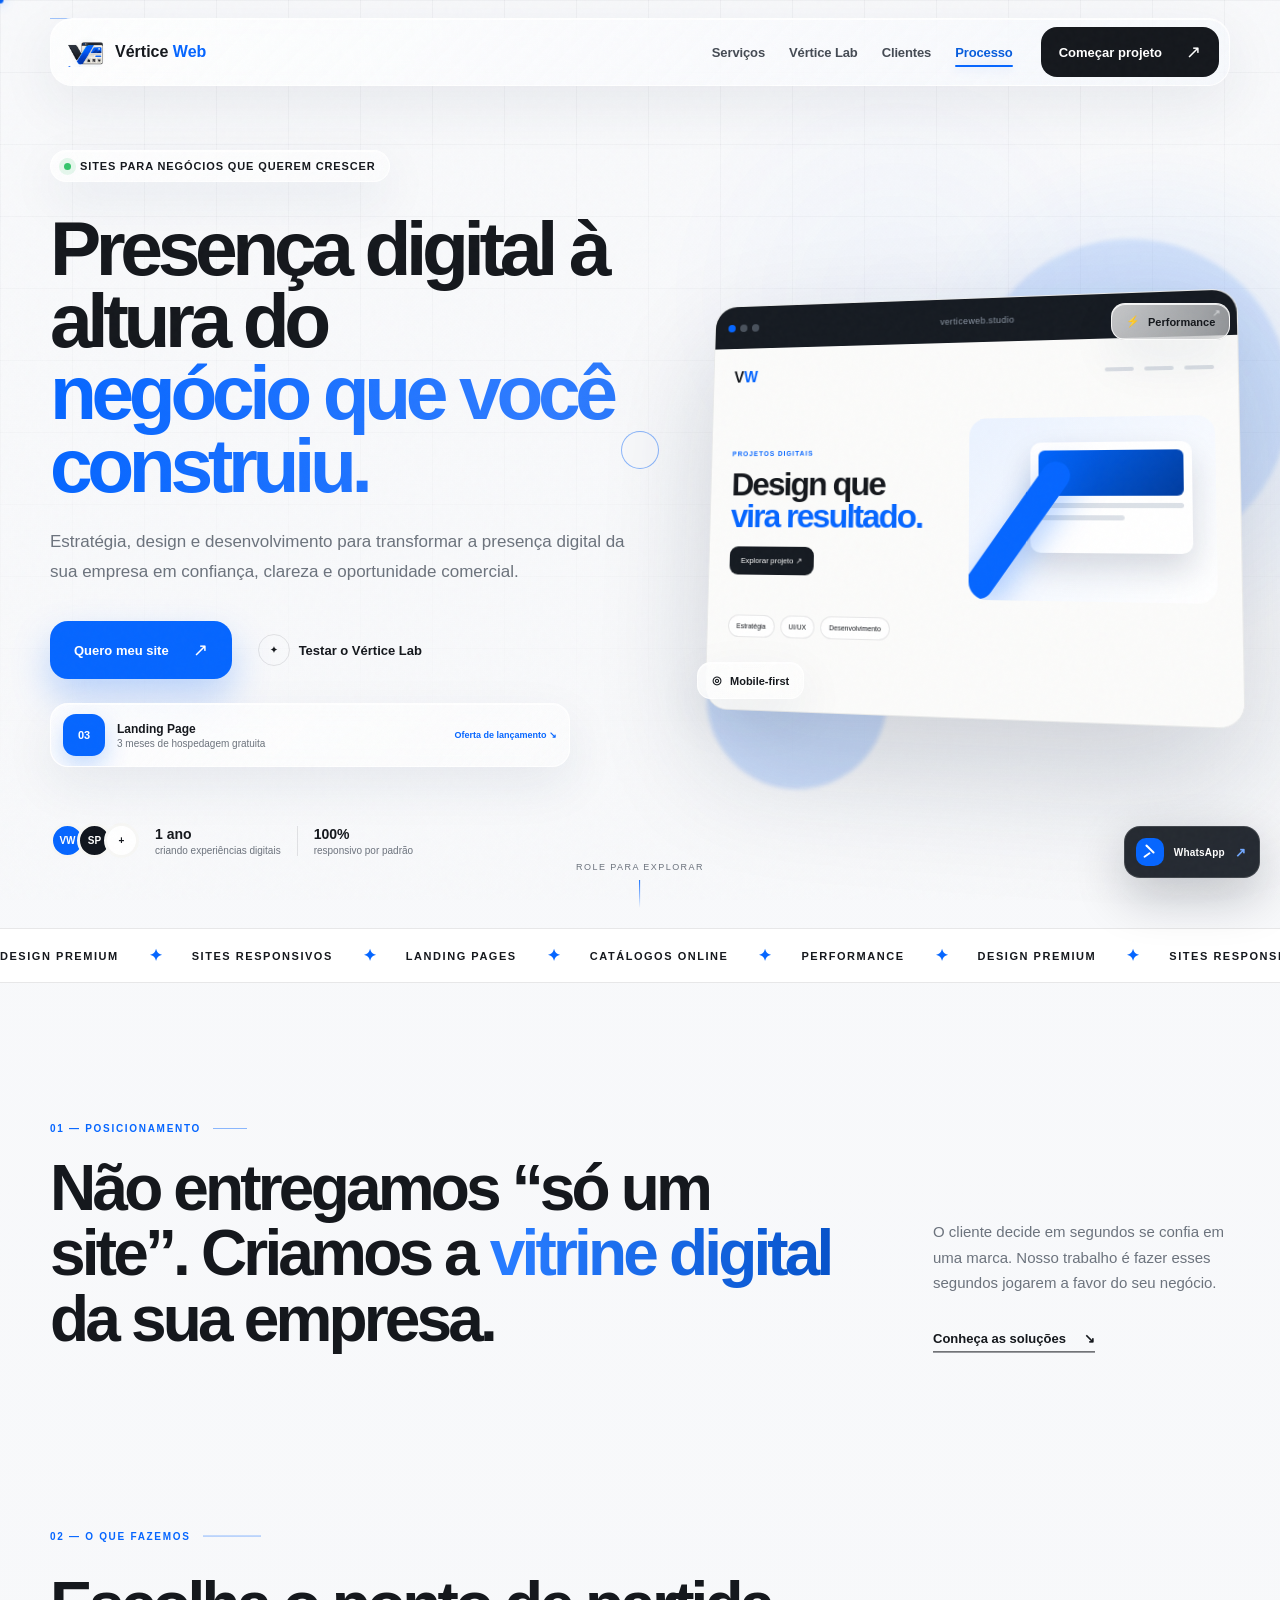
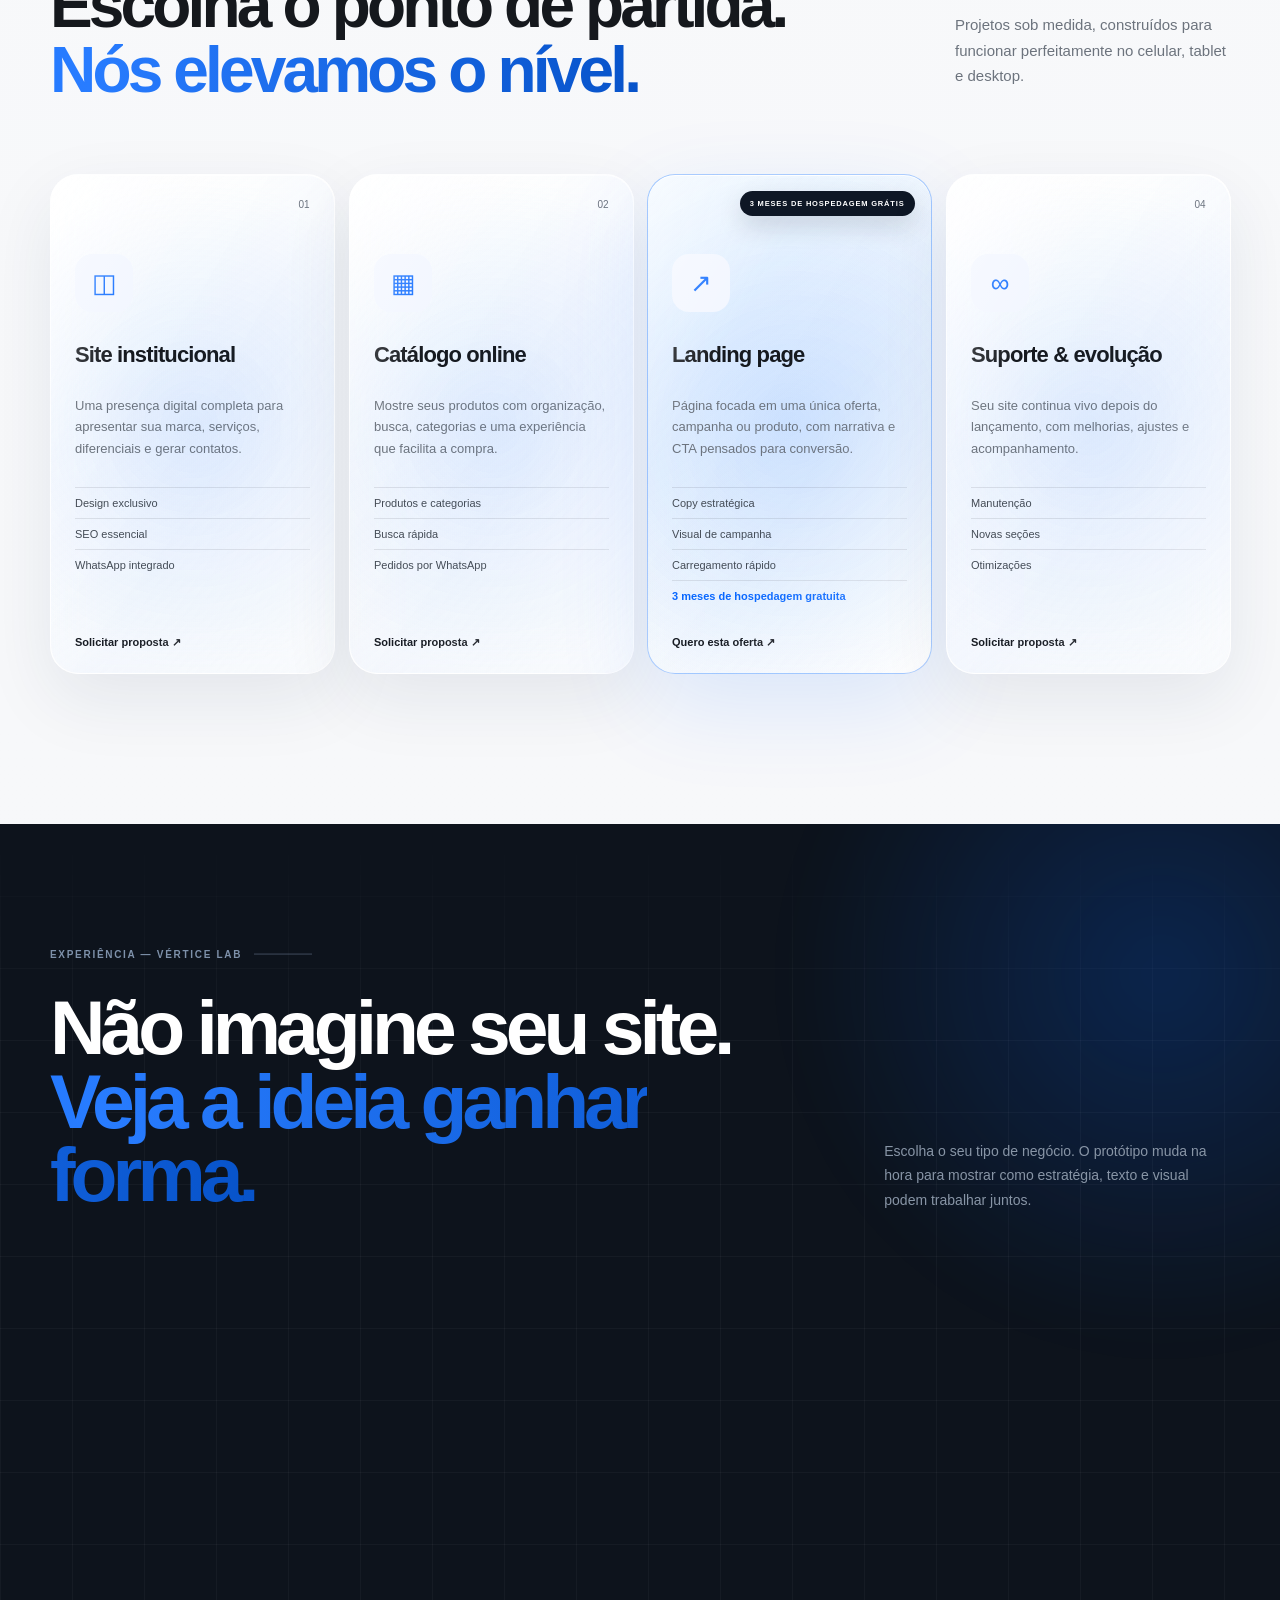
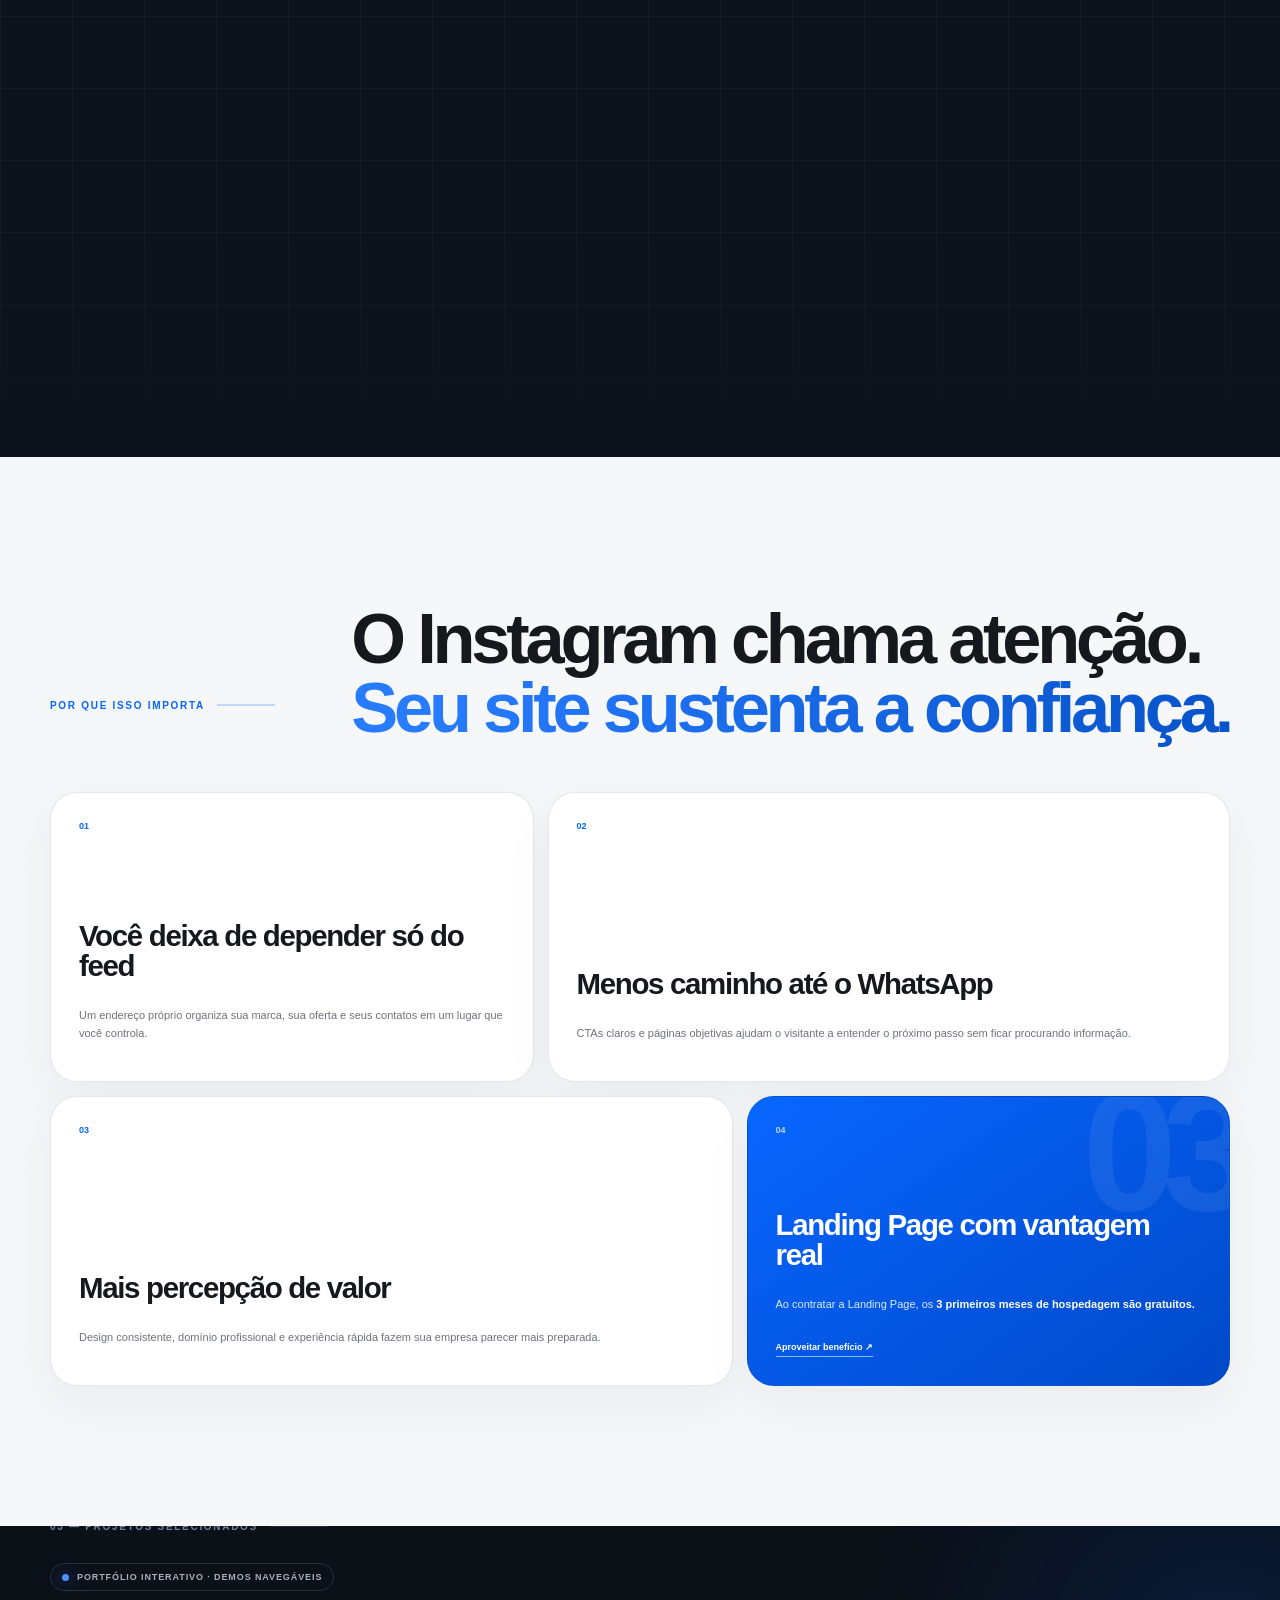
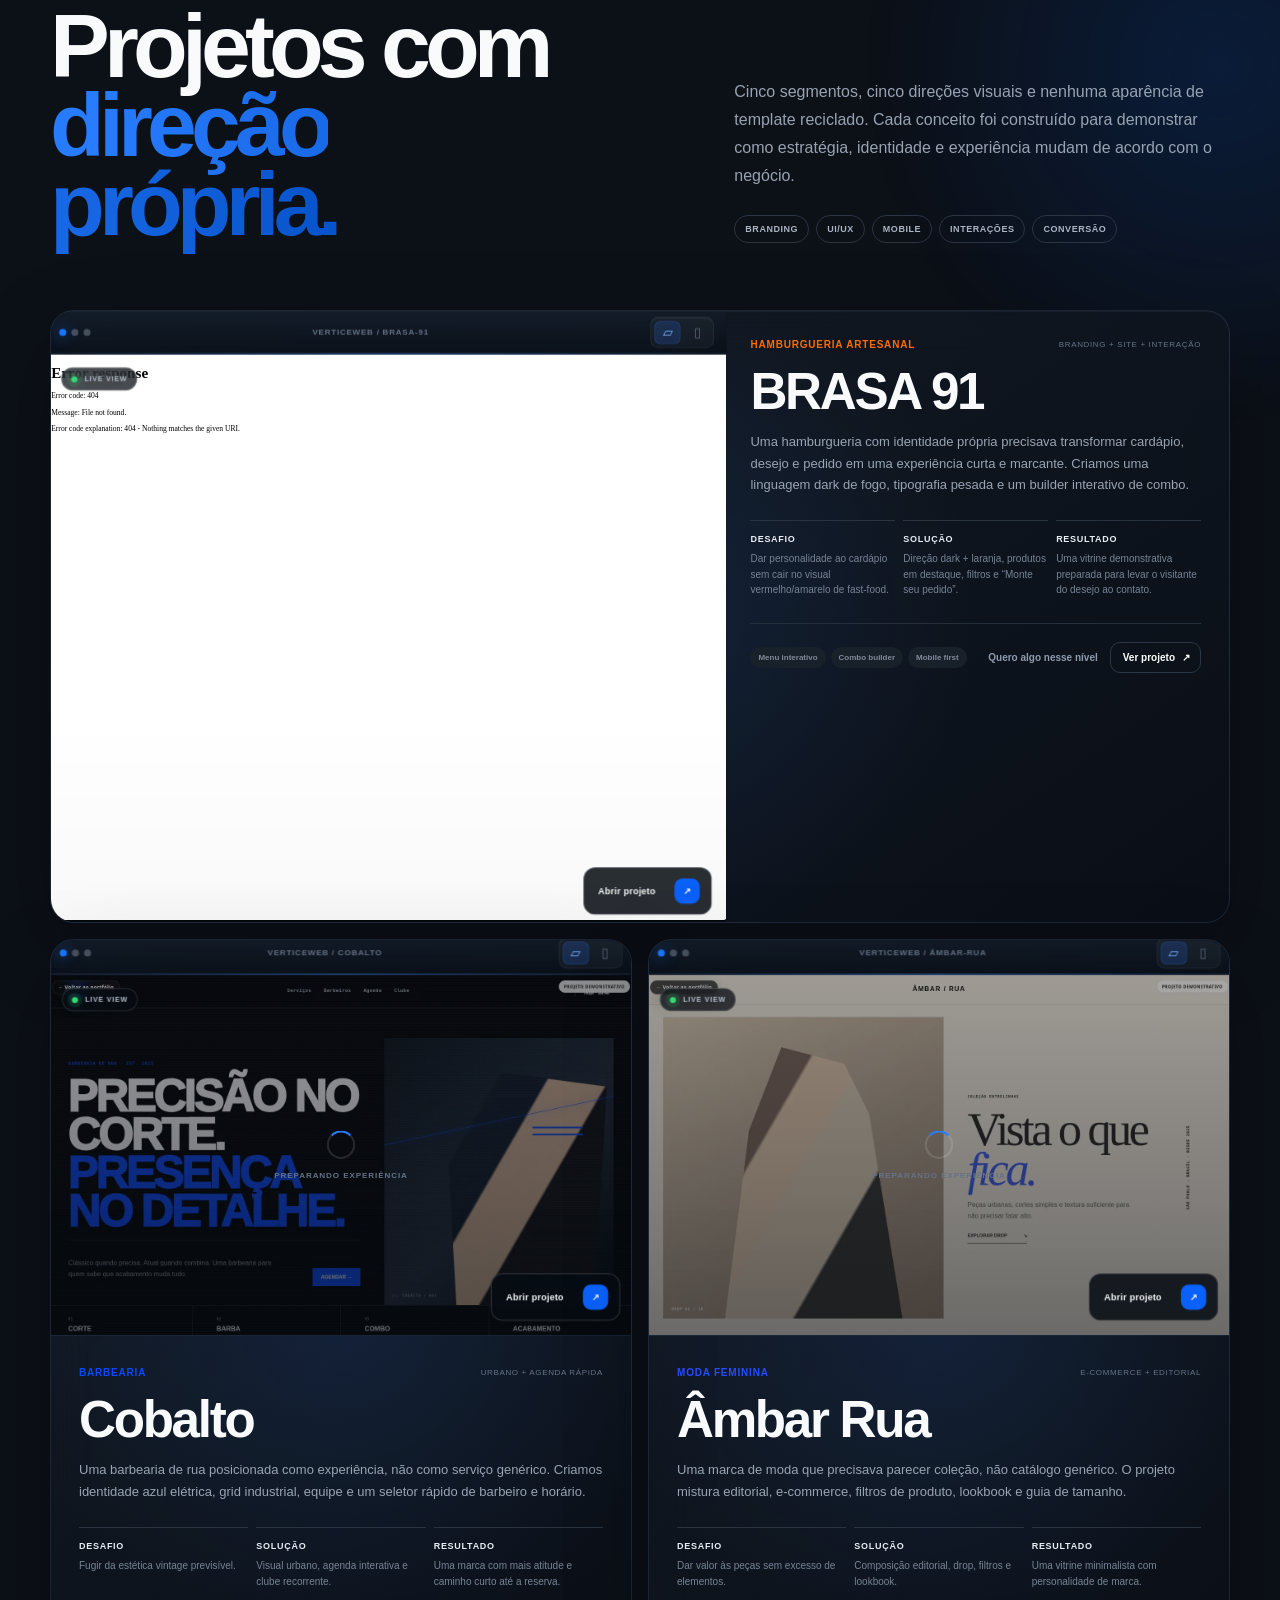
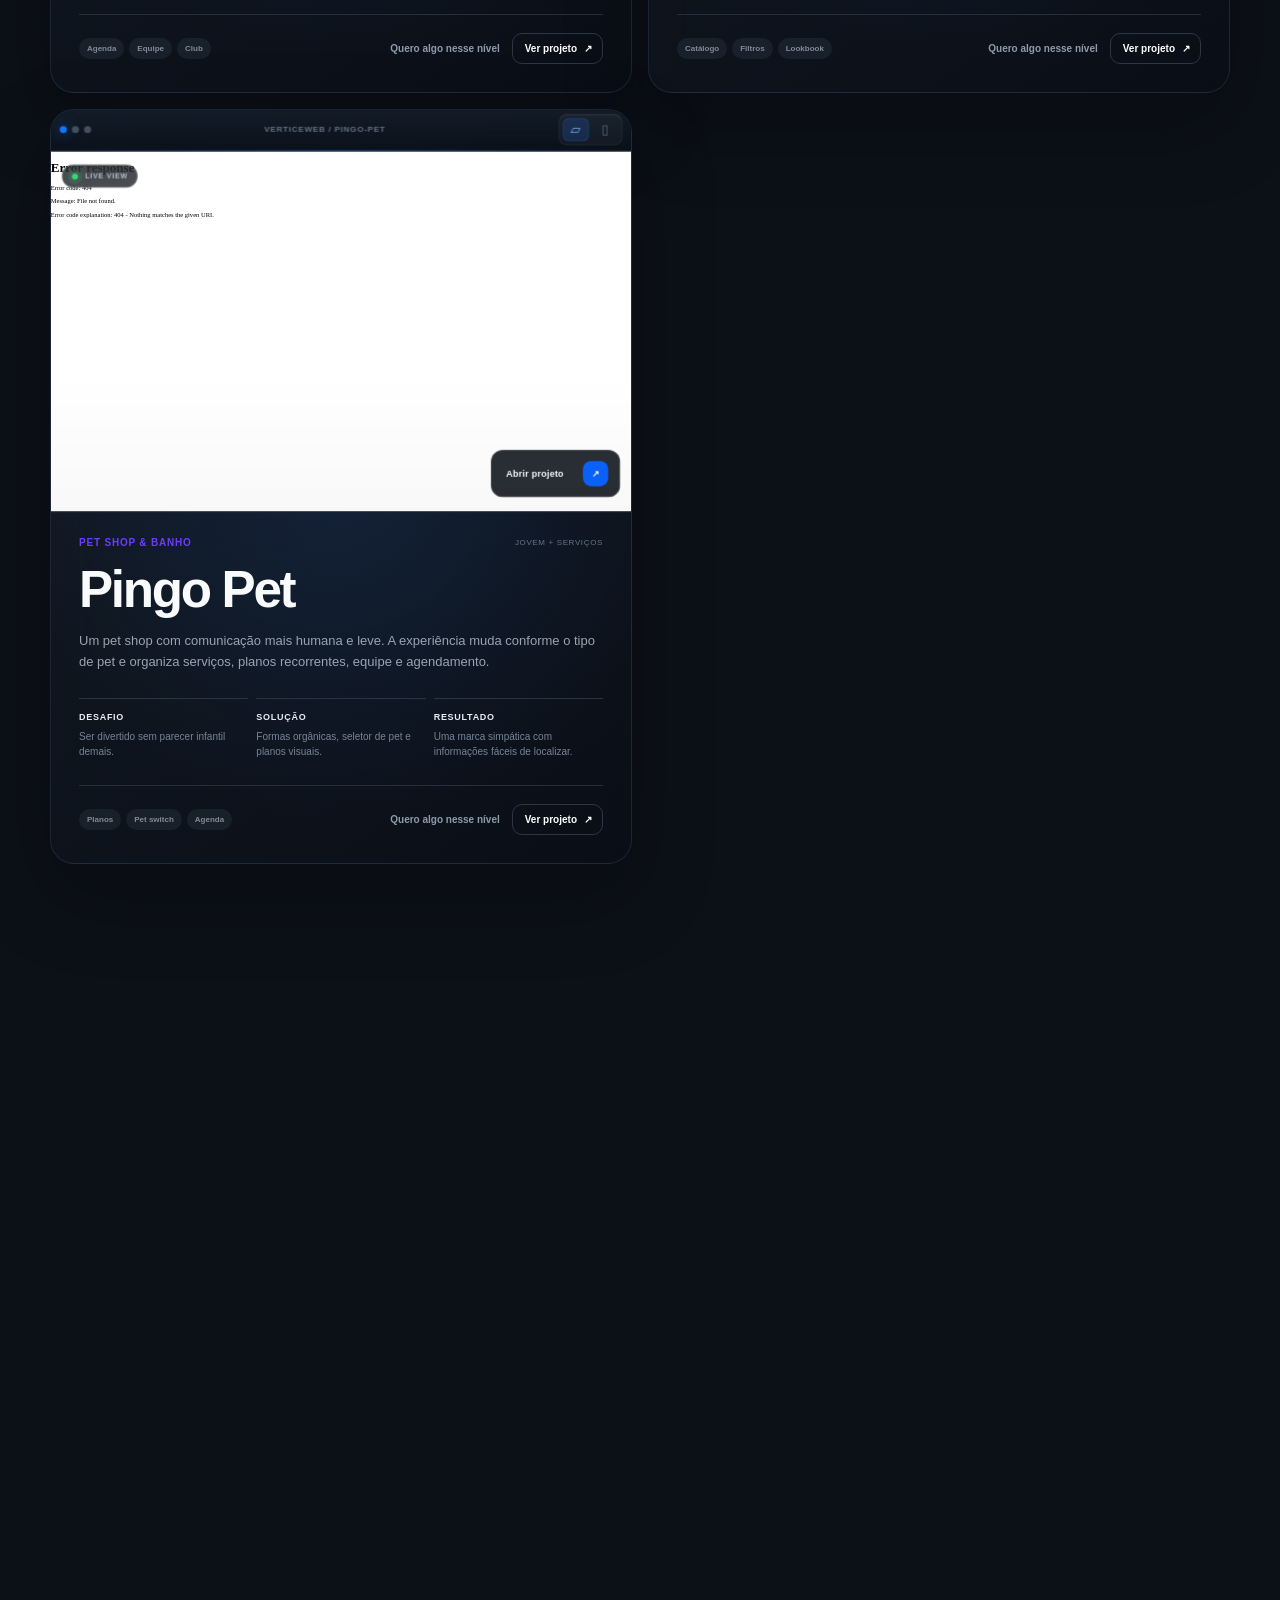
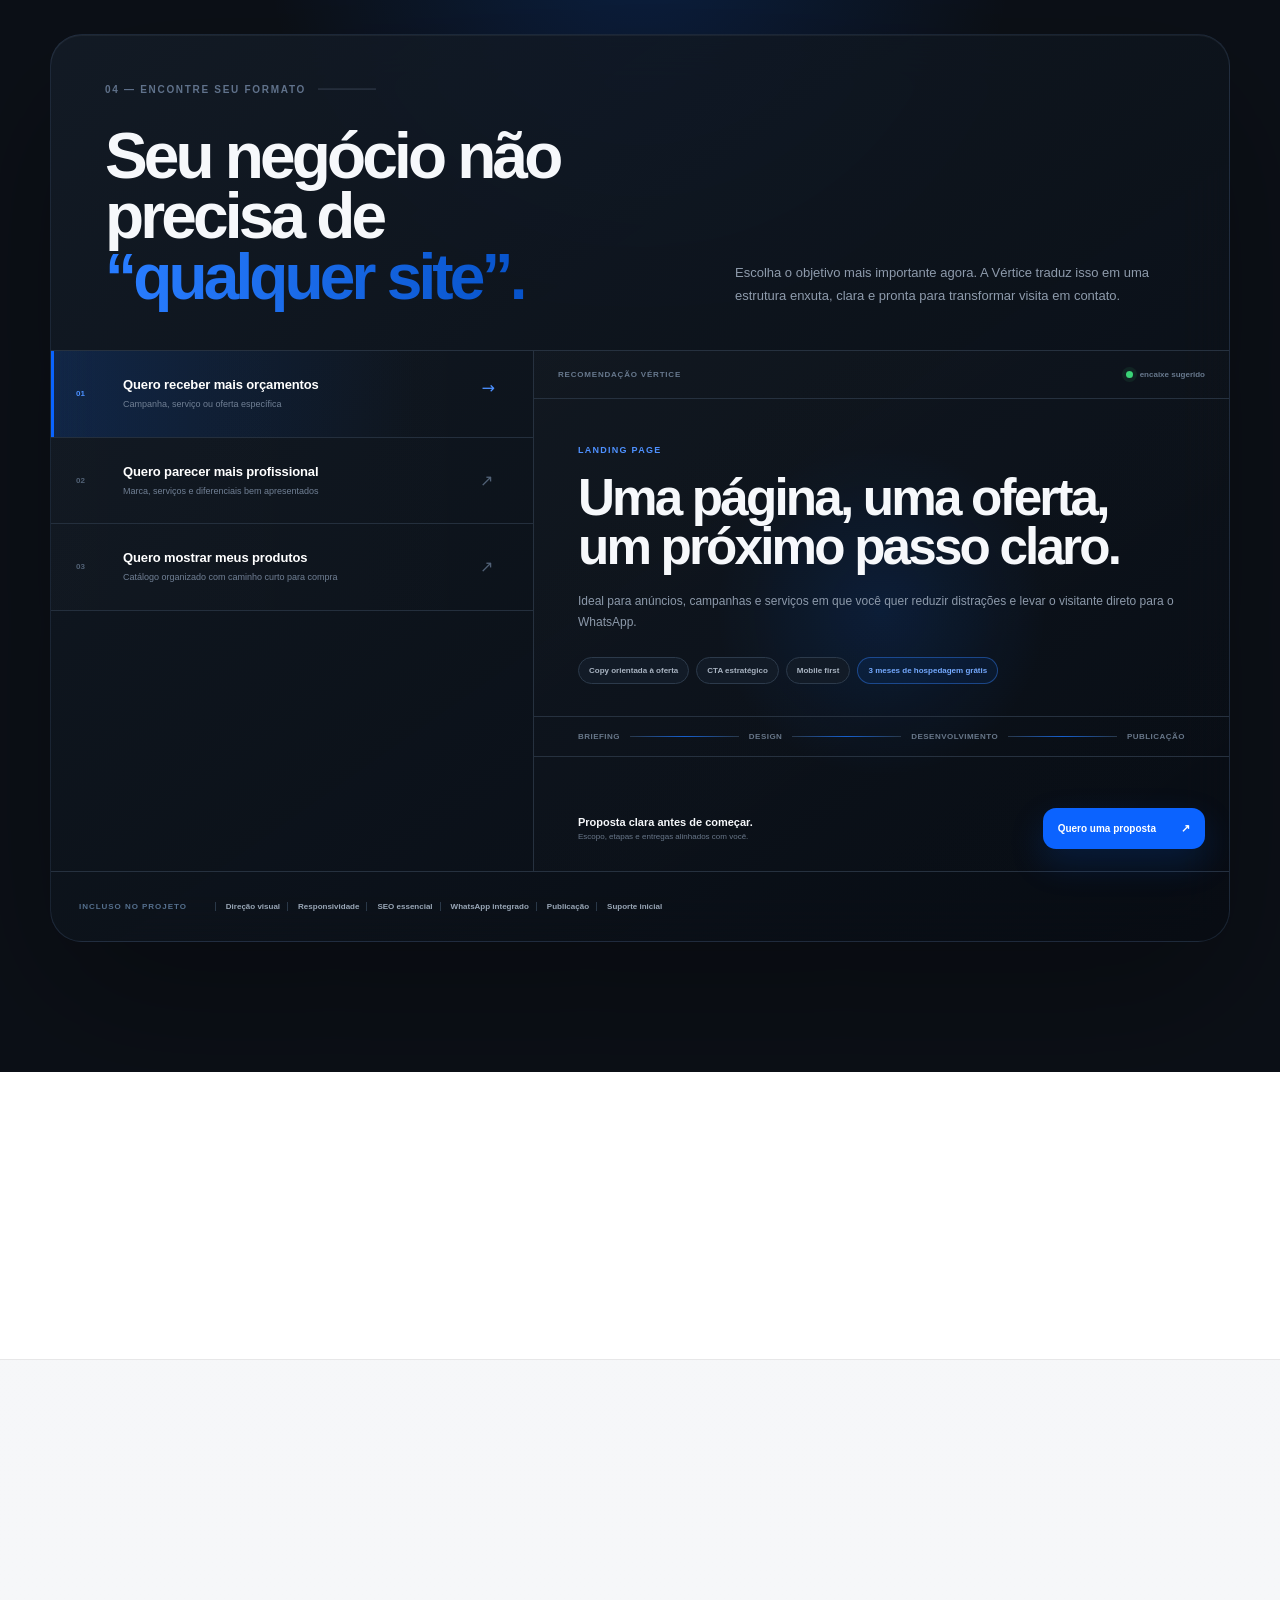
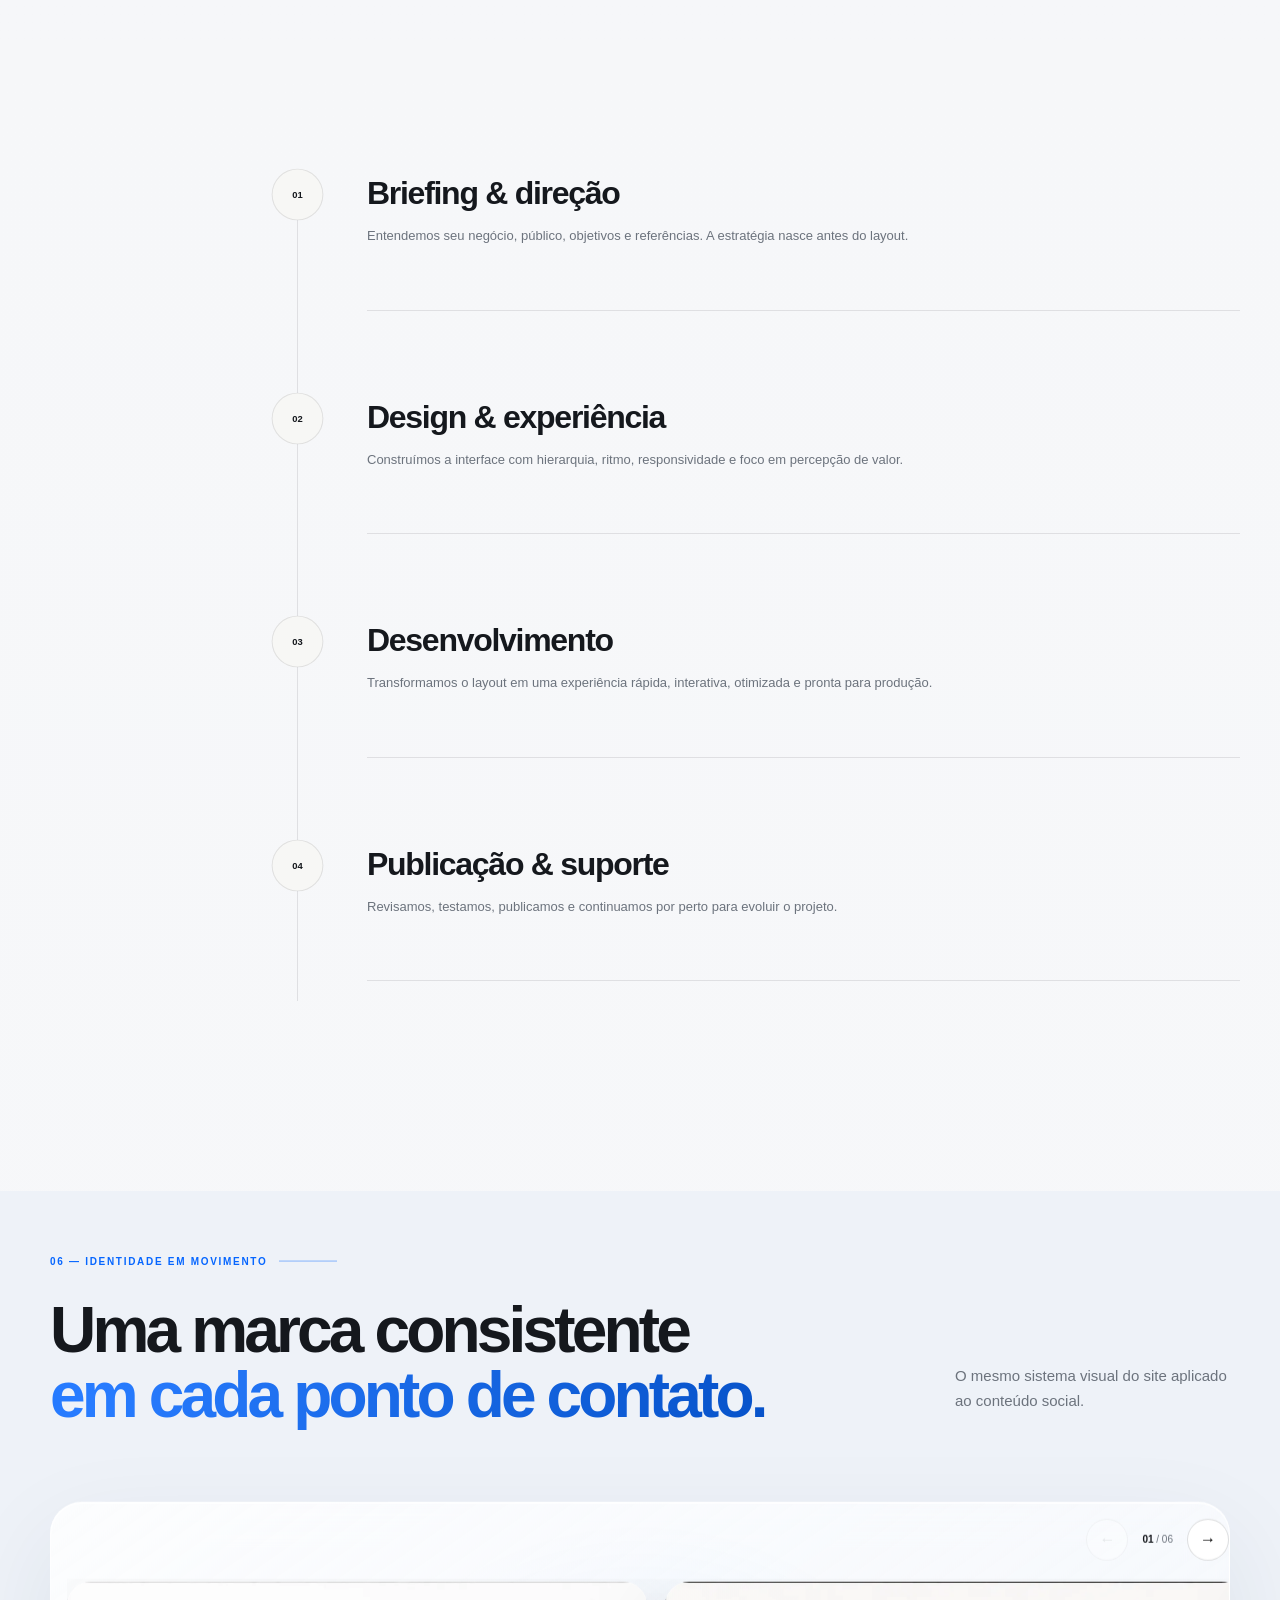
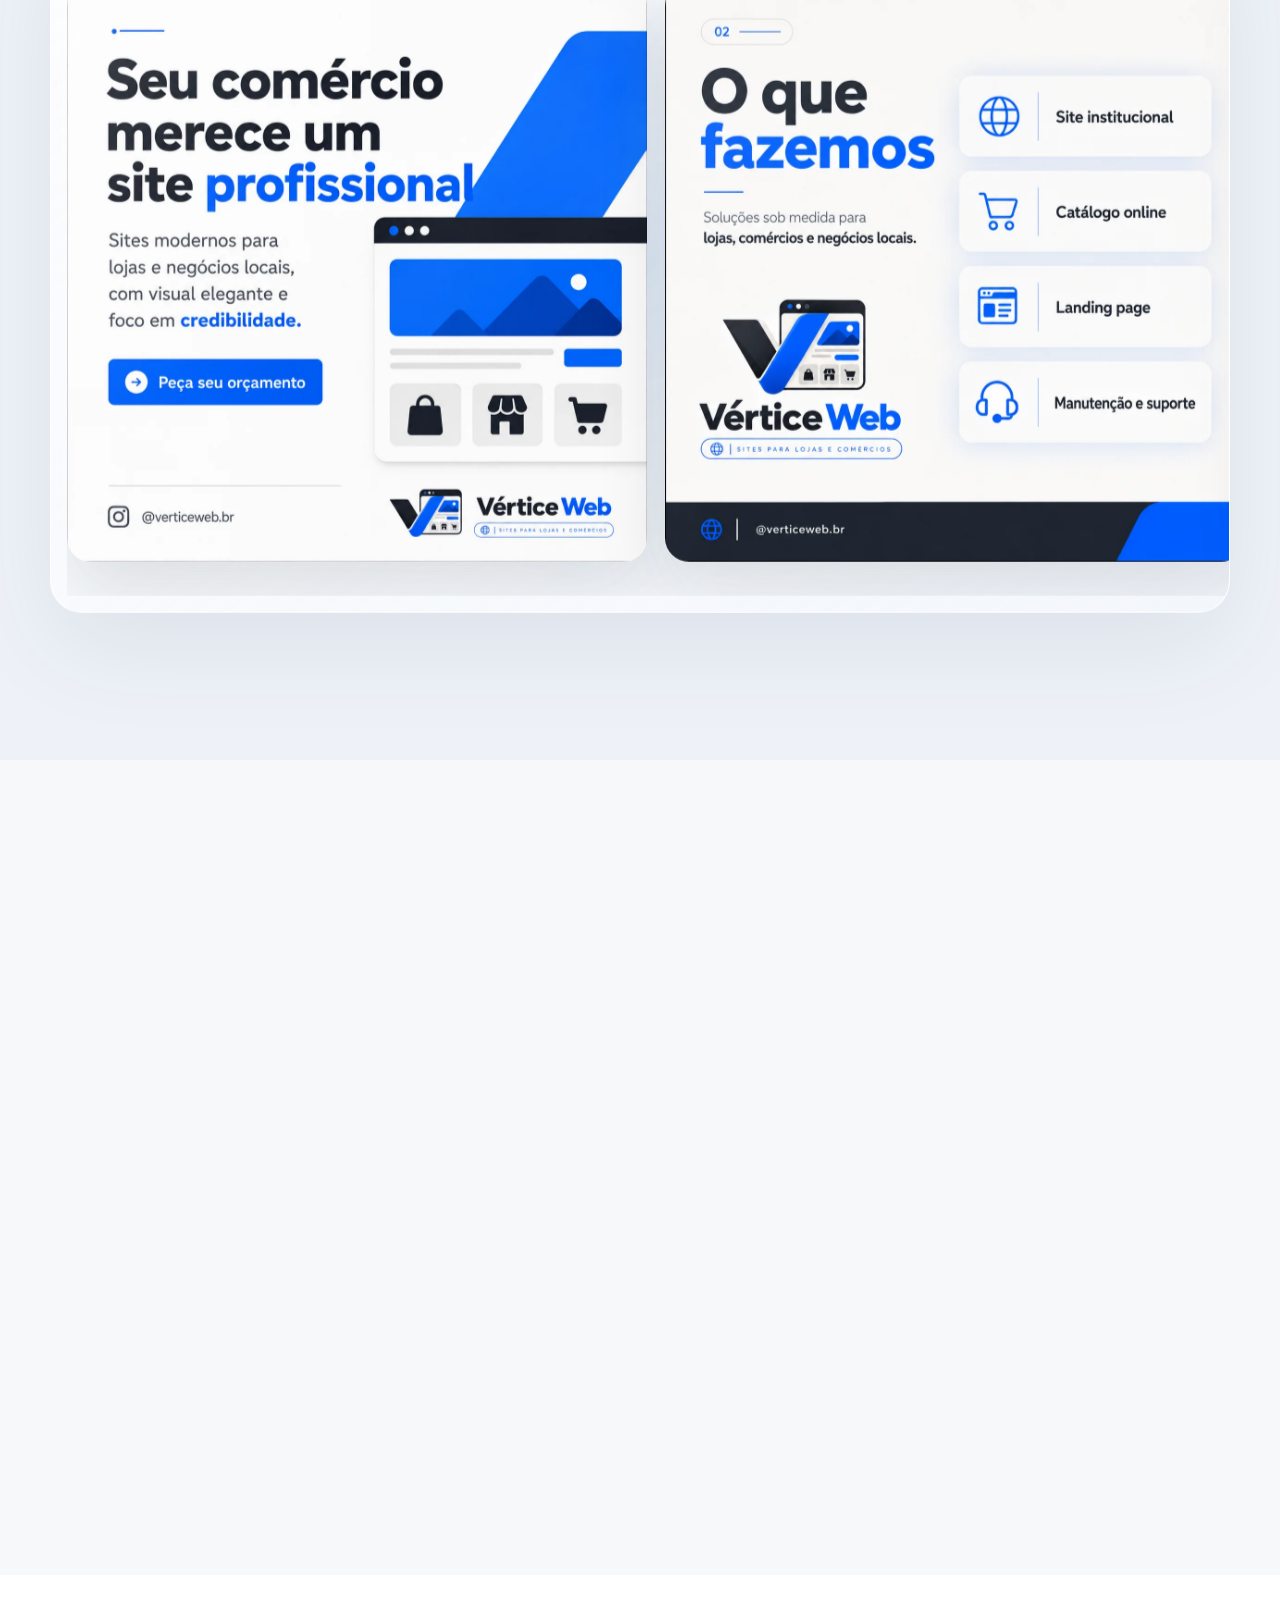
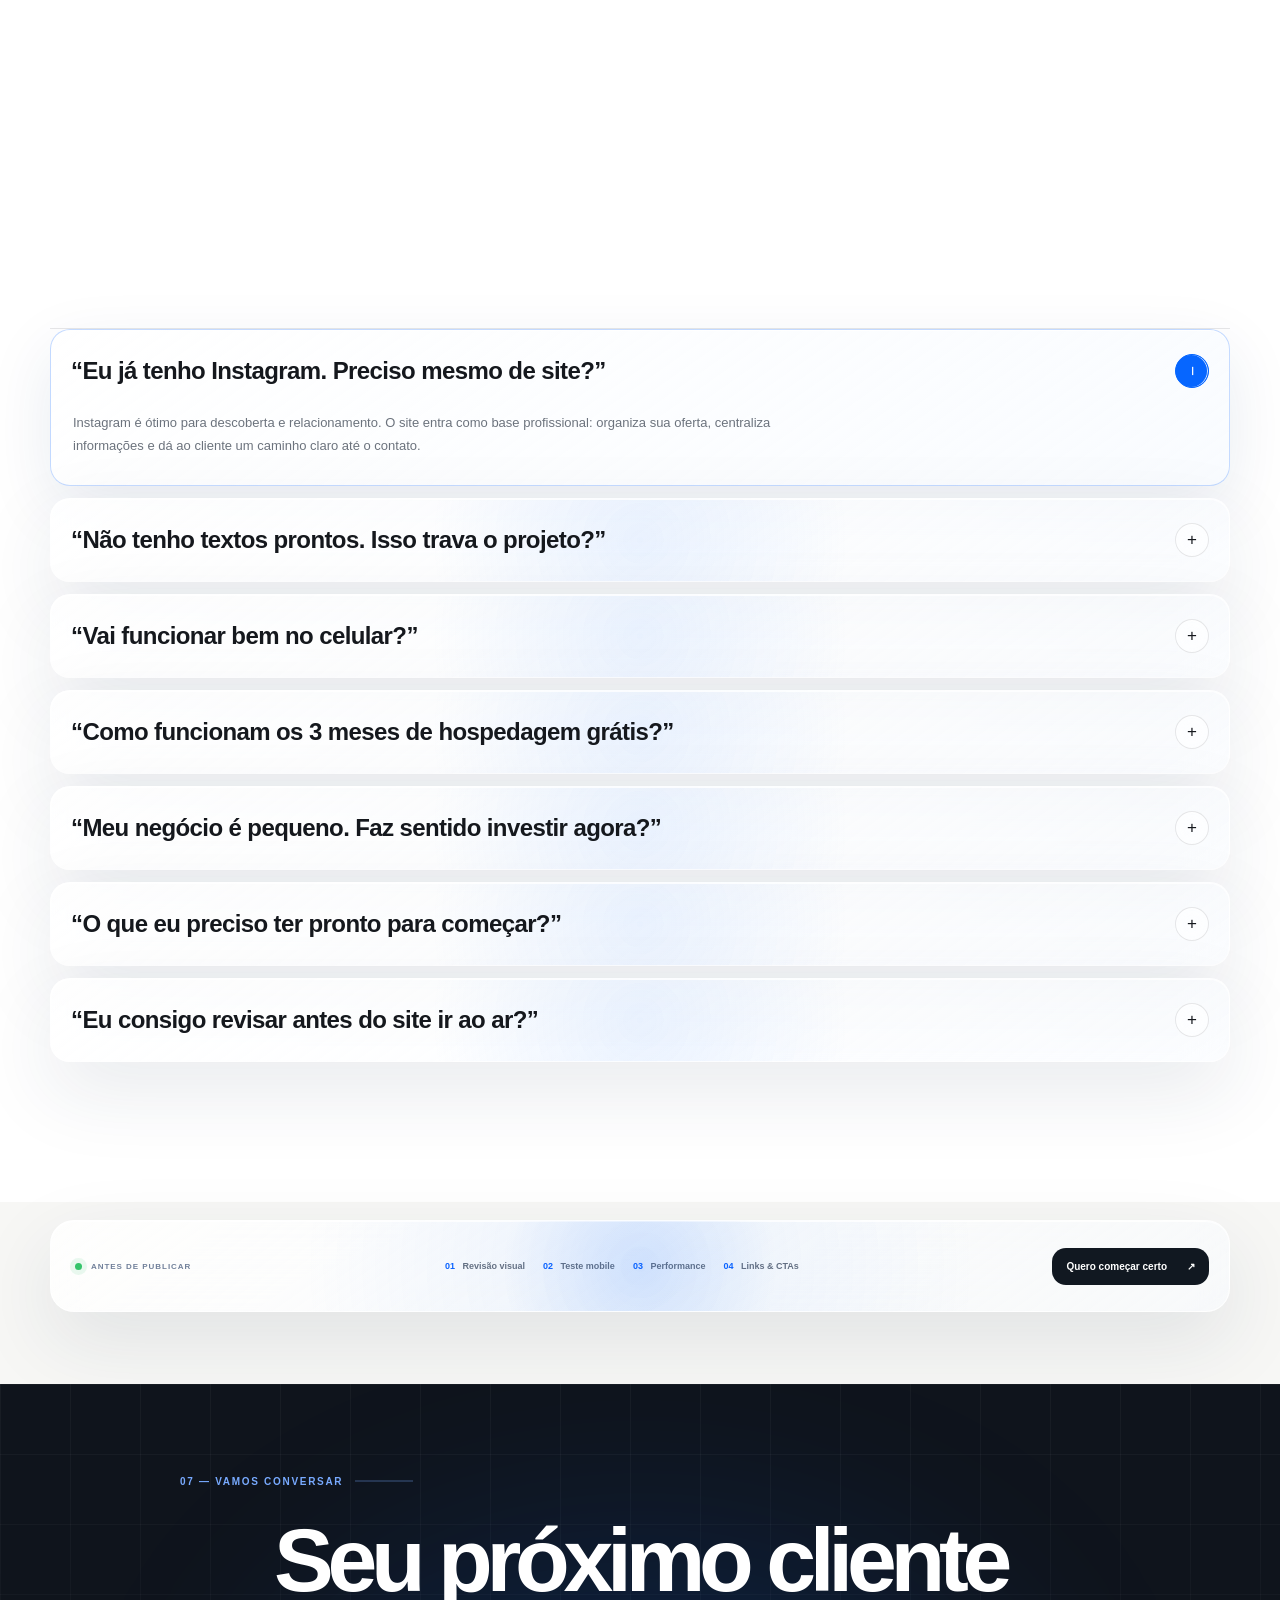
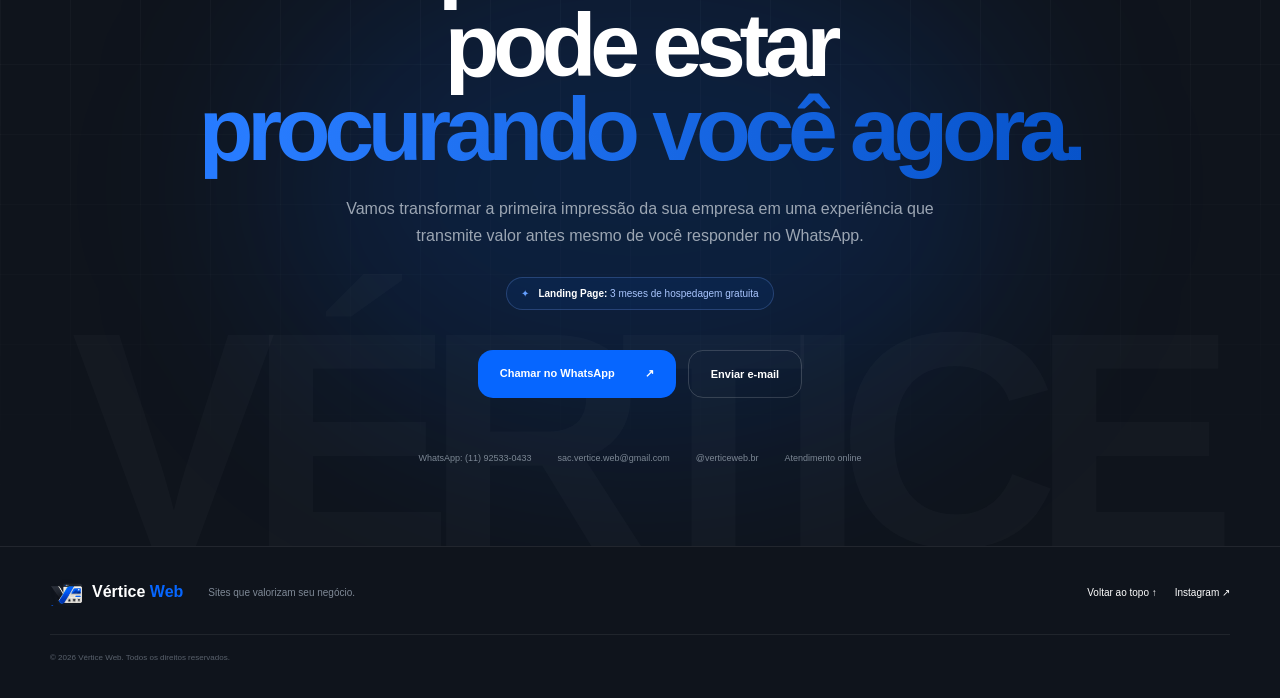
==== index.html @ e71d5f85 "Add files via upload" ====
<!DOCTYPE html>

<html lang="pt-BR">
<head>
<meta charset="utf-8"/>
<meta content="width=device-width, initial-scale=1.0" name="viewport"/>
<meta content="#f7f8fb" name="theme-color"/>
<meta content="Vértice Web — sites, landing pages e experiências digitais para lojas, comércios e negócios locais. Landing Page com 3 meses de hospedagem gratuita." name="description"/>
<title>Vértice Web — Sites que valorizam seu negócio</title>
<link as="image" href="assets/logo-icon.webp" rel="preload" type="image/webp"/>
<link href="assets/logo-icon.webp" rel="icon" type="image/webp"/>
<link href="styles.css" rel="stylesheet"/>
</head>
<body class="loader-active">
<div aria-hidden="true" class="noise"></div>
<div class="scroll-progress" id="scrollProgress"></div>
<div aria-hidden="true" class="page-atmosphere" id="pageAtmosphere"><i></i><i></i><i></i></div>
<div aria-hidden="true" class="scroll-rail" id="scrollRail"><span class="scroll-rail-track"><i id="scrollRailProgress"></i></span><div class="scroll-rail-copy"><b id="scrollRailIndex">01</b><small id="scrollRailLabel">INÍCIO</small></div></div>
<div class="cursor-dot" id="cursorDot"></div>
<div class="cursor-ring" id="cursorRing"></div>
<div aria-label="Carregando Vértice Web" aria-live="polite" class="loader" id="loader" role="status">
<div aria-hidden="true" class="loader-grid"></div>
<div aria-hidden="true" class="loader-beam"></div>
<div aria-hidden="true" class="loader-lockup">
<div class="loader-logo-build">
<span class="loader-logo-slice slice-1"><img alt="" decoding="async" fetchpriority="high" src="assets/logo-icon.webp"/></span>
<span class="loader-logo-slice slice-2"><img alt="" decoding="async" fetchpriority="high" src="assets/logo-icon.webp"/></span>
<span class="loader-logo-slice slice-3"><img alt="" decoding="async" fetchpriority="high" src="assets/logo-icon.webp"/></span>
<span class="loader-logo-slice slice-4"><img alt="" decoding="async" fetchpriority="high" src="assets/logo-icon.webp"/></span>
<span class="loader-logo-slice slice-5"><img alt="" decoding="async" fetchpriority="high" src="assets/logo-icon.webp"/></span>
<span class="loader-logo-glow"></span>
</div>
<div class="loader-wordmark"><span>Vértice</span> <b>Web</b></div>
<div class="loader-status"><span>Construindo experiência</span><i></i><b id="loaderPercent">0%</b></div>
</div>
<div aria-hidden="true" class="loader-panel loader-panel-a"></div>
<div aria-hidden="true" class="loader-panel loader-panel-b"></div>
</div>
<header class="site-header" id="siteHeader">
<a aria-label="Vértice Web — início" class="brand" href="#top">
<img alt="Vértice Web" src="assets/logo-icon.webp"/>
<span class="brand-text">Vértice <b>Web</b></span>
</a>
<nav aria-label="Navegação principal" class="desktop-nav">
<a href="#servicos">Serviços</a>
<a href="#lab">Vértice Lab</a>
<a href="#clientes">Clientes</a>

<a href="#processo">Processo</a>
</nav>
<a class="pill-button magnetic" href="#contato"><span>Começar projeto</span><b>↗</b></a>
<button aria-controls="mobileMenu" aria-expanded="false" aria-label="Abrir menu" class="menu-toggle" id="menuToggle" type="button"><span></span><span></span></button>
</header>
<div aria-hidden="true" class="mobile-menu" id="mobileMenu">
<div class="mobile-menu-inner">
<a href="#servicos">Serviços <span>01</span></a>
<a href="#lab">Vértice Lab <span>02</span></a>
<a href="#clientes">Clientes <span>03</span></a>

<a href="#processo">Processo <span>04</span></a>
<a href="#portfolio">Conteúdo <span>05</span></a>
<a href="#contato">Contato <span>06</span></a>
</div>
</div>
<a aria-label="Conversar com a Vértice Web no WhatsApp" class="floating-contact magnetic" href="https://wa.me/5511925330433?text=Ol%C3%A1%21%20Vim%20pelo%20site%20da%20V%C3%A9rtice%20Web%20e%20quero%20entender%20qual%20site%20faz%20sentido%20para%20o%20meu%20neg%C3%B3cio." rel="noopener" target="_blank">
<span class="floating-contact-pulse"></span><strong>WhatsApp</strong><b>↗</b>
</a>
<main id="top">
<section class="hero section-pad" id="hero">
<div class="hero-glow" id="heroGlow"></div>
<div class="hero-copy reveal">
<div class="eyebrow"><span class="pulse-dot"></span> Sites para negócios que querem crescer</div>
<h1>Presença digital à altura do <em>negócio que você construiu.</em></h1>
<p>Estratégia, design e desenvolvimento para transformar a presença digital da sua empresa em confiança, clareza e oportunidade comercial.</p>
<div class="hero-actions">
<a class="primary-button magnetic" href="#contato"><span>Quero meu site</span><b>↗</b></a>
<a class="text-button" href="#lab"><span class="play">✦</span> Testar o Vértice Lab</a>
</div>
<a aria-label="Ver oferta de Landing Page" class="hero-offer" href="#servicos">
<span class="hero-offer-icon">03</span>
<span><b>Landing Page</b><small>3 meses de hospedagem gratuita</small></span>
<i>Oferta de lançamento ↘</i>
</a>
<div class="hero-proof">
<div class="mini-avatars"><span>VW</span><span>SP</span><span>+</span></div>
<div><strong>1 ano</strong><small>criando experiências digitais</small></div>
<div class="divider"></div>
<div><strong>100%</strong><small>responsivo por padrão</small></div>
</div>
</div>
<div class="hero-visual reveal delay-1" data-tilt="9">
<div class="orb orb-a"></div><div class="orb orb-b"></div>
<div aria-label="Prévia de um site moderno criado pela Vértice Web" class="browser-shell floating-card" role="img">
<div class="browser-top"><div class="browser-dots"><i></i><i></i><i></i></div><span>verticeweb.studio</span><b>↗</b></div>
<div class="browser-content">
<div class="mock-nav"><div class="mock-brand">V<span>W</span></div><div class="mock-links"><i></i><i></i><i></i></div></div>
<div class="mock-hero">
<div><small>PROJETOS DIGITAIS</small><h3>Design que<br/><span>vira resultado.</span></h3><button tabindex="-1" type="button">Explorar projeto ↗</button></div>
<div class="mock-object"><div class="mini-window"><div></div><span></span><span></span></div><div class="blue-ribbon"></div></div>
</div>
<div class="mock-strip"><span>Estratégia</span><span>UI/UX</span><span>Desenvolvimento</span></div>
</div>
</div>
<div class="float-chip chip-one">⚡ <span>Performance</span></div>
<div class="float-chip chip-two">◎ <span>Mobile-first</span></div>
</div>
<div class="scroll-cue"><span>Role para explorar</span><i></i></div>
</section>
<section aria-label="Competências" class="marquee-wrap">
<div class="marquee">
<div class="marquee-track">
<span>DESIGN PREMIUM</span><b>✦</b><span>SITES RESPONSIVOS</span><b>✦</b><span>LANDING PAGES</span><b>✦</b><span>CATÁLOGOS ONLINE</span><b>✦</b><span>PERFORMANCE</span><b>✦</b><span>DESIGN PREMIUM</span><b>✦</b><span>SITES RESPONSIVOS</span><b>✦</b><span>LANDING PAGES</span><b>✦</b><span>CATÁLOGOS ONLINE</span><b>✦</b><span>PERFORMANCE</span>
</div>
</div>
</section>
<section class="intro section-pad">
<div class="section-index reveal">01 — POSICIONAMENTO</div>
<div class="intro-grid">
<h2 class="reveal">Não entregamos “só um site”. Criamos a <span>vitrine digital</span> da sua empresa.</h2>
<div class="intro-side reveal delay-1">
<p>O cliente decide em segundos se confia em uma marca. Nosso trabalho é fazer esses segundos jogarem a favor do seu negócio.</p>
<a class="inline-link" href="#servicos">Conheça as soluções <b>↘</b></a>
</div>
</div>
</section>
<section class="services section-pad" id="servicos">
<div class="section-heading reveal">
<div><div class="section-index">02 — O QUE FAZEMOS</div><h2>Escolha o ponto de partida.<br/><span>Nós elevamos o nível.</span></h2></div>
<p>Projetos sob medida, construídos para funcionar perfeitamente no celular, tablet e desktop.</p>
</div>
<div class="service-grid">
<article class="service-card spotlight reveal glass-reactive"><div class="service-number">01</div><div class="service-icon">◫</div><h3>Site institucional</h3><p>Uma presença digital completa para apresentar sua marca, serviços, diferenciais e gerar contatos.</p><ul><li>Design exclusivo</li><li>SEO essencial</li><li>WhatsApp integrado</li></ul><a href="#contato">Solicitar proposta ↗</a></article>
<article class="service-card spotlight reveal delay-1 glass-reactive"><div class="service-number">02</div><div class="service-icon">▦</div><h3>Catálogo online</h3><p>Mostre seus produtos com organização, busca, categorias e uma experiência que facilita a compra.</p><ul><li>Produtos e categorias</li><li>Busca rápida</li><li>Pedidos por WhatsApp</li></ul><a href="#contato">Solicitar proposta ↗</a></article>
<article class="service-card service-card-featured spotlight reveal delay-2 glass-reactive"><div class="service-offer">3 MESES DE HOSPEDAGEM GRÁTIS</div><div class="service-number">03</div><div class="service-icon">↗</div><h3>Landing page</h3><p>Página focada em uma única oferta, campanha ou produto, com narrativa e CTA pensados para conversão.</p><ul><li>Copy estratégica</li><li>Visual de campanha</li><li>Carregamento rápido</li><li><strong>3 meses de hospedagem gratuita</strong></li></ul><a href="https://wa.me/5511925330433?text=Ol%C3%A1%21%20Quero%20saber%20mais%20sobre%20a%20Landing%20Page%20com%203%20meses%20de%20hospedagem%20gratuita." rel="noopener" target="_blank">Quero esta oferta ↗</a></article>
<article class="service-card spotlight reveal delay-3 glass-reactive"><div class="service-number">04</div><div class="service-icon">∞</div><h3>Suporte &amp; evolução</h3><p>Seu site continua vivo depois do lançamento, com melhorias, ajustes e acompanhamento.</p><ul><li>Manutenção</li><li>Novas seções</li><li>Otimizações</li></ul><a href="#contato">Solicitar proposta ↗</a></article>
</div>
</section>
<section class="lab-section section-pad" id="lab">
<div class="lab-heading reveal">
<div>
<div class="section-index light">EXPERIÊNCIA — VÉRTICE LAB</div>
<h2>Não imagine seu site.<br/><span>Veja a ideia ganhar forma.</span></h2>
</div>
<p>Escolha o seu tipo de negócio. O protótipo muda na hora para mostrar como estratégia, texto e visual podem trabalhar juntos.</p>
</div>
<div class="lab-shell reveal glass-reactive" id="labShell">
<div class="lab-controls">
<div class="lab-kicker"><i></i> EXPERIÊNCIA INTERATIVA</div>
<h3>Qual é o seu negócio?</h3>
<div aria-label="Tipo de negócio" class="lab-options" role="tablist">
<button aria-selected="true" class="lab-option active" data-lab="loja" role="tab" type="button">Loja</button>
<button aria-selected="false" class="lab-option" data-lab="estetica" role="tab" type="button">Estética</button>
<button aria-selected="false" class="lab-option" data-lab="restaurante" role="tab" type="button">Restaurante</button>
<button aria-selected="false" class="lab-option" data-lab="servicos" role="tab" type="button">Serviços</button>
</div>
<div class="lab-insight">
<small>ESTRATÉGIA SUGERIDA</small>
<h4 id="labStrategy">Produto primeiro. Compra sem atrito.</h4>
<p id="labReason">Destaque visual para os produtos, benefícios claros e CTA direto para transformar interesse em contato.</p>
<div class="lab-benefits" id="labBenefits"><span>Catálogo visual</span><span>WhatsApp</span><span>Prova de confiança</span></div>
</div>
<a class="lab-cta magnetic" href="#contato">Quero uma versão para meu negócio <b>↗</b></a>
</div>
<div class="lab-stage" id="labStage">
<div class="lab-ambient"></div>
<div class="lab-live"><i></i> PROTÓTIPO AO VIVO</div>
<div class="lab-browser" id="labBrowser">
<div class="lab-browser-top"><div><i></i><i></i><i></i></div><span id="labUrl">sualoja.com.br</span><b>↗</b></div>
<div class="lab-preview">
<nav><strong id="labBrand">NOVA.</strong><div><span>Início</span><span>Produtos</span><span>Contato</span></div><button tabindex="-1" type="button">☰</button></nav>
<div class="lab-preview-main">
<div class="lab-preview-copy">
<small id="labEyebrow">NOVA COLEÇÃO · 2026</small>
<h3 id="labTitle">Produtos que fazem você <em>parar de rolar.</em></h3>
<p id="labDesc">Uma vitrine limpa, rápida e feita para transformar curiosidade em conversa.</p>
<button id="labCtaButton" tabindex="-1" type="button">Ver coleção <b>↗</b></button>
</div>
<div aria-hidden="true" class="lab-art">
<div class="lab-art-card card-a"><span>01</span><b id="labCardA">DESTAQUE</b></div>
<div class="lab-art-card card-b"><span>02</span><b id="labCardB">NOVO</b></div>
<div class="lab-sphere"></div>
<div class="lab-ribbon"></div>
</div>
</div>
<div class="lab-preview-footer"><span>Design sob medida</span><span>Mobile-first</span><span>Conversão</span></div>
</div>
</div>
<div class="lab-note note-a">✦ muda em tempo real</div>
<div class="lab-note note-b">◎ feito para o seu segmento</div>
</div>
</div>
</section>
<section class="conversion-strip section-pad">
<div class="conversion-head reveal">
<div class="section-index">POR QUE ISSO IMPORTA</div>
<h2>O Instagram chama atenção.<br/><span>Seu site sustenta a confiança.</span></h2>
</div>
<div class="conversion-grid">
<article class="conversion-card reveal"><b>01</b><h3>Você deixa de depender só do feed</h3><p>Um endereço próprio organiza sua marca, sua oferta e seus contatos em um lugar que você controla.</p></article>
<article class="conversion-card reveal delay-1"><b>02</b><h3>Menos caminho até o WhatsApp</h3><p>CTAs claros e páginas objetivas ajudam o visitante a entender o próximo passo sem ficar procurando informação.</p></article>
<article class="conversion-card reveal delay-2"><b>03</b><h3>Mais percepção de valor</h3><p>Design consistente, domínio profissional e experiência rápida fazem sua empresa parecer mais preparada.</p></article>
<article class="conversion-card conversion-card-blue reveal delay-3"><b>04</b><h3>Landing Page com vantagem real</h3><p>Ao contratar a Landing Page, os <strong>3 primeiros meses de hospedagem são gratuitos.</strong></p><a href="#contato">Aproveitar benefício ↗</a></article>
</div>
</section>

<section class="client-work section-pad" id="clientes">
<div class="client-work-heading reveal">
<div>
<div class="section-index">03 — PROJETOS SELECIONADOS</div>
<div class="demo-label"><i></i> PORTFÓLIO INTERATIVO · DEMOS NAVEGÁVEIS</div>
<h2>Projetos com <span>direção própria.</span></h2>
</div>
<div class="client-work-intro">
<p>Cinco segmentos, cinco direções visuais e nenhuma aparência de template reciclado. Cada conceito foi construído para demonstrar como estratégia, identidade e experiência mudam de acordo com o negócio.</p>
<div class="client-capabilities"><span>Branding</span><span>UI/UX</span><span>Mobile</span><span>Interações</span><span>Conversão</span></div>
</div>
</div>
<div class="project-grid">
<article class="project-card project-wide reveal glass-reactive" style="--project-accent:#ff6b00;--project-soft:#27140b">
<div aria-label="Preview ao vivo do projeto BRASA 91" class="project-shot project-live" data-live-viewer="" data-src="projetos/brasa91/index.html" data-view="desktop">
<div class="live-browser-head">
<div aria-hidden="true" class="live-browser-dots"><i></i><i></i><i></i></div>
<span class="live-browser-url">verticeweb / brasa-91</span>
<div aria-label="Visualização de BRASA 91" class="live-device-switch" role="group">
<button aria-pressed="true" class="is-active" data-device="desktop" title="Desktop" type="button">▱</button>
<button aria-pressed="false" data-device="mobile" title="Mobile" type="button">▯</button>
</div>
</div>
<div class="live-stage"><img alt="" aria-hidden="true" class="live-poster" decoding="async" loading="lazy" src="assets/previews/brasa91.webp"/>
<div class="live-loader"><span></span><small>Preparando experiência</small></div>
<iframe data-live-frame="" loading="lazy" tabindex="-1" title="Preview ao vivo de BRASA 91"></iframe>
<div aria-hidden="true" class="live-scan"></div>
<span class="live-badge"><i></i> LIVE VIEW</span>
<a aria-label="Abrir projeto BRASA 91" class="live-open" href="projetos/brasa91/index.html">Abrir projeto <b>↗</b></a>
</div>
</div>
<div class="project-body">
<div class="project-topline"><span>Hamburgueria artesanal</span><small>BRANDING + SITE + INTERAÇÃO</small></div>
<h3>BRASA 91</h3>
<p class="project-summary">Uma hamburgueria com identidade própria precisava transformar cardápio, desejo e pedido em uma experiência curta e marcante. Criamos uma linguagem dark de fogo, tipografia pesada e um builder interativo de combo.</p>
<div class="project-thinking"><div><b>Desafio</b><p>Dar personalidade ao cardápio sem cair no visual vermelho/amarelo de fast-food.</p></div><div><b>Solução</b><p>Direção dark + laranja, produtos em destaque, filtros e “Monte seu pedido”.</p></div><div><b>Resultado</b><p>Uma vitrine demonstrativa preparada para levar o visitante do desejo ao contato.</p></div></div>
<div class="project-footer"><div><span>Menu interativo</span><span>Combo builder</span><span>Mobile first</span></div><div class="project-actions"><a class="project-intent" href="#projeto-ideal">Quero algo nesse nível</a><a href="projetos/brasa91/index.html">Ver projeto <b>↗</b></a></div></div>
</div>
</article>
<article class="project-card reveal delay-1 glass-reactive" style="--project-accent:#0a48ff;--project-soft:#0b1728">
<div aria-label="Preview ao vivo do projeto Cobalto" class="project-shot project-live" data-live-viewer="" data-src="projetos/cobalto/index.html" data-view="desktop">
<div class="live-browser-head">
<div aria-hidden="true" class="live-browser-dots"><i></i><i></i><i></i></div>
<span class="live-browser-url">verticeweb / cobalto</span>
<div aria-label="Visualização de Cobalto" class="live-device-switch" role="group">
<button aria-pressed="true" class="is-active" data-device="desktop" title="Desktop" type="button">▱</button>
<button aria-pressed="false" data-device="mobile" title="Mobile" type="button">▯</button>
</div>
</div>
<div class="live-stage"><img alt="" aria-hidden="true" class="live-poster" decoding="async" loading="lazy" src="assets/previews/cobalto.webp"/>
<div class="live-loader"><span></span><small>Preparando experiência</small></div>
<iframe data-live-frame="" loading="lazy" tabindex="-1" title="Preview ao vivo de Cobalto"></iframe>
<div aria-hidden="true" class="live-scan"></div>
<span class="live-badge"><i></i> LIVE VIEW</span>
<a aria-label="Abrir projeto Cobalto" class="live-open" href="projetos/cobalto/index.html">Abrir projeto <b>↗</b></a>
</div>
</div>
<div class="project-body"><div class="project-topline"><span>Barbearia</span><small>URBANO + AGENDA RÁPIDA</small></div><h3>Cobalto</h3><p class="project-summary">Uma barbearia de rua posicionada como experiência, não como serviço genérico. Criamos identidade azul elétrica, grid industrial, equipe e um seletor rápido de barbeiro e horário.</p><div class="project-thinking"><div><b>Desafio</b><p>Fugir da estética vintage previsível.</p></div><div><b>Solução</b><p>Visual urbano, agenda interativa e clube recorrente.</p></div><div><b>Resultado</b><p>Uma marca com mais atitude e caminho curto até a reserva.</p></div></div><div class="project-footer"><div><span>Agenda</span><span>Equipe</span><span>Club</span></div><div class="project-actions"><a class="project-intent" href="#projeto-ideal">Quero algo nesse nível</a><a href="projetos/cobalto/index.html">Ver projeto <b>↗</b></a></div></div></div>
</article>
<article class="project-card reveal glass-reactive" style="--project-accent:#244dff;--project-soft:#d9c7ae">
<div aria-label="Preview ao vivo do projeto Âmbar Rua" class="project-shot project-live" data-live-viewer="" data-src="projetos/ambar-rua/index.html" data-view="desktop">
<div class="live-browser-head">
<div aria-hidden="true" class="live-browser-dots"><i></i><i></i><i></i></div>
<span class="live-browser-url">verticeweb / âmbar-rua</span>
<div aria-label="Visualização de Âmbar Rua" class="live-device-switch" role="group">
<button aria-pressed="true" class="is-active" data-device="desktop" title="Desktop" type="button">▱</button>
<button aria-pressed="false" data-device="mobile" title="Mobile" type="button">▯</button>
</div>
</div>
<div class="live-stage"><img alt="" aria-hidden="true" class="live-poster" decoding="async" loading="lazy" src="assets/previews/ambar-rua.webp"/>
<div class="live-loader"><span></span><small>Preparando experiência</small></div>
<iframe data-live-frame="" loading="lazy" tabindex="-1" title="Preview ao vivo de Âmbar Rua"></iframe>
<div aria-hidden="true" class="live-scan"></div>
<span class="live-badge"><i></i> LIVE VIEW</span>
<a aria-label="Abrir projeto Âmbar Rua" class="live-open" href="projetos/ambar-rua/index.html">Abrir projeto <b>↗</b></a>
</div>
</div>
<div class="project-body"><div class="project-topline"><span>Moda feminina</span><small>E-COMMERCE + EDITORIAL</small></div><h3>Âmbar Rua</h3><p class="project-summary">Uma marca de moda que precisava parecer coleção, não catálogo genérico. O projeto mistura editorial, e-commerce, filtros de produto, lookbook e guia de tamanho.</p><div class="project-thinking"><div><b>Desafio</b><p>Dar valor às peças sem excesso de elementos.</p></div><div><b>Solução</b><p>Composição editorial, drop, filtros e lookbook.</p></div><div><b>Resultado</b><p>Uma vitrine minimalista com personalidade de marca.</p></div></div><div class="project-footer"><div><span>Catálogo</span><span>Filtros</span><span>Lookbook</span></div><div class="project-actions"><a class="project-intent" href="#projeto-ideal">Quero algo nesse nível</a><a href="projetos/ambar-rua/index.html">Ver projeto <b>↗</b></a></div></div></div>
</article>
<article class="project-card reveal delay-1 glass-reactive" style="--project-accent:#6c3cff;--project-soft:#efe7ff">
<div aria-label="Preview ao vivo do projeto Pingo Pet" class="project-shot project-live" data-live-viewer="" data-src="projetos/pingo-pet/index.html" data-view="desktop">
<div class="live-browser-head">
<div aria-hidden="true" class="live-browser-dots"><i></i><i></i><i></i></div>
<span class="live-browser-url">verticeweb / pingo-pet</span>
<div aria-label="Visualização de Pingo Pet" class="live-device-switch" role="group">
<button aria-pressed="true" class="is-active" data-device="desktop" title="Desktop" type="button">▱</button>
<button aria-pressed="false" data-device="mobile" title="Mobile" type="button">▯</button>
</div>
</div>
<div class="live-stage"><img alt="" aria-hidden="true" class="live-poster" decoding="async" loading="lazy" src="assets/previews/pingo-pet.webp"/>
<div class="live-loader"><span></span><small>Preparando experiência</small></div>
<iframe data-live-frame="" loading="lazy" tabindex="-1" title="Preview ao vivo de Pingo Pet"></iframe>
<div aria-hidden="true" class="live-scan"></div>
<span class="live-badge"><i></i> LIVE VIEW</span>
<a aria-label="Abrir projeto Pingo Pet" class="live-open" href="projetos/pingo-pet/index.html">Abrir projeto <b>↗</b></a>
</div>
</div>
<div class="project-body"><div class="project-topline"><span>Pet shop &amp; banho</span><small>JOVEM + SERVIÇOS</small></div><h3>Pingo Pet</h3><p class="project-summary">Um pet shop com comunicação mais humana e leve. A experiência muda conforme o tipo de pet e organiza serviços, planos recorrentes, equipe e agendamento.</p><div class="project-thinking"><div><b>Desafio</b><p>Ser divertido sem parecer infantil demais.</p></div><div><b>Solução</b><p>Formas orgânicas, seletor de pet e planos visuais.</p></div><div><b>Resultado</b><p>Uma marca simpática com informações fáceis de localizar.</p></div></div><div class="project-footer"><div><span>Planos</span><span>Pet switch</span><span>Agenda</span></div><div class="project-actions"><a class="project-intent" href="#projeto-ideal">Quero algo nesse nível</a><a href="projetos/pingo-pet/index.html">Ver projeto <b>↗</b></a></div></div></div>
</article>
<article class="project-card project-wide project-wide-reverse reveal glass-reactive" style="--project-accent:#d7ff29;--project-soft:#10171b">
<div aria-label="Preview ao vivo do projeto Torque 12" class="project-shot project-live" data-live-viewer="" data-src="projetos/torque12/index.html" data-view="desktop">
<div class="live-browser-head">
<div aria-hidden="true" class="live-browser-dots"><i></i><i></i><i></i></div>
<span class="live-browser-url">verticeweb / torque-12</span>
<div aria-label="Visualização de Torque 12" class="live-device-switch" role="group">
<button aria-pressed="true" class="is-active" data-device="desktop" title="Desktop" type="button">▱</button>
<button aria-pressed="false" data-device="mobile" title="Mobile" type="button">▯</button>
</div>
</div>
<div class="live-stage"><img alt="" aria-hidden="true" class="live-poster" decoding="async" loading="lazy" src="assets/previews/torque12.webp"/>
<div class="live-loader"><span></span><small>Preparando experiência</small></div>
<iframe data-live-frame="" loading="lazy" tabindex="-1" title="Preview ao vivo de Torque 12"></iframe>
<div aria-hidden="true" class="live-scan"></div>
<span class="live-badge"><i></i> LIVE VIEW</span>
<a aria-label="Abrir projeto Torque 12" class="live-open" href="projetos/torque12/index.html">Abrir projeto <b>↗</b></a>
</div>
</div>
<div class="project-body"><div class="project-topline"><span>Oficina automotiva</span><small>INDUSTRIAL + DIAGNÓSTICO</small></div><h3>Torque 12</h3><p class="project-summary">Uma oficina-conceito que precisava substituir a percepção de “serviço confuso” por processo e transparência. Criamos estética de diagnóstico, triagem interativa e acompanhamento visual.</p><div class="project-thinking"><div><b>Desafio</b><p>Transmitir técnica sem deixar o conteúdo difícil.</p></div><div><b>Solução</b><p>Check-up visual, processo em etapas e painel de revisão.</p></div><div><b>Resultado</b><p>Uma experiência tecnológica com comunicação direta.</p></div></div><div class="project-footer"><div><span>Triagem</span><span>Dashboard</span><span>Orçamento</span></div><div class="project-actions"><a class="project-intent" href="#projeto-ideal">Quero algo nesse nível</a><a href="projetos/torque12/index.html">Ver projeto <b>↗</b></a></div></div></div>
</article>
</div>
<div class="portfolio-trust reveal glass-reactive"><div><span>05</span><p><b>direções próprias</b> criadas para mostrar amplitude visual e técnica.</p></div><div><span>100%</span><p><b>responsivos</b> e navegáveis dentro deste mesmo projeto.</p></div><a class="magnetic" href="#contato">Quero algo com a cara do meu negócio <b>↗</b></a></div>
</section><section class="project-match section-pad" id="projeto-ideal">
<div class="match-shell reveal glass-reactive">
<div class="match-heading">
<div><div class="section-index lightish">04 — ENCONTRE SEU FORMATO</div><h2>Seu negócio não precisa de<br/><span>“qualquer site”.</span></h2></div>
<p>Escolha o objetivo mais importante agora. A Vértice traduz isso em uma estrutura enxuta, clara e pronta para transformar visita em contato.</p>
</div>
<div class="match-grid">
<div aria-label="Objetivo do projeto" class="match-options" role="tablist">
<button aria-selected="true" class="match-option active" data-match="leads" role="tab" type="button"><small>01</small><span><b>Quero receber mais orçamentos</b><em>Campanha, serviço ou oferta específica</em></span><i>↗</i></button>
<button aria-selected="false" class="match-option" data-match="autoridade" role="tab" type="button"><small>02</small><span><b>Quero parecer mais profissional</b><em>Marca, serviços e diferenciais bem apresentados</em></span><i>↗</i></button>
<button aria-selected="false" class="match-option" data-match="catalogo" role="tab" type="button"><small>03</small><span><b>Quero mostrar meus produtos</b><em>Catálogo organizado com caminho curto para compra</em></span><i>↗</i></button>
</div>
<div class="match-result" id="matchResult">
<div class="match-result-top"><span>RECOMENDAÇÃO VÉRTICE</span><div><i></i> encaixe sugerido</div></div>
<div class="match-result-main">
<span class="match-kicker" id="matchKicker">LANDING PAGE</span>
<h3 id="matchTitle">Uma página, uma oferta,<br/>um próximo passo claro.</h3>
<p id="matchText">Ideal para anúncios, campanhas e serviços em que você quer reduzir distrações e levar o visitante direto para o WhatsApp.</p>
<div class="match-benefits" id="matchBenefits"><span>Copy orientada à oferta</span><span>CTA estratégico</span><span>Mobile first</span><span>3 meses de hospedagem grátis</span></div>
</div>
<div class="match-flow"><span>Briefing</span><i></i><span>Design</span><i></i><span>Desenvolvimento</span><i></i><span>Publicação</span></div>
<div class="match-cta-row"><div><b>Proposta clara antes de começar.</b><small>Escopo, etapas e entregas alinhados com você.</small></div><a class="magnetic" href="https://wa.me/5511925330433?text=Ol%C3%A1%21%20Quero%20uma%20Landing%20Page%20e%20gostaria%20de%20entender%20a%20proposta." id="matchCta" rel="noopener" target="_blank">Quero uma proposta <b>↗</b></a></div>
</div>
</div>
<div class="value-rail"><span>INCLUSO NO PROJETO</span><div><b>Direção visual</b><b>Responsividade</b><b>SEO essencial</b><b>WhatsApp integrado</b><b>Publicação</b><b>Suporte inicial</b></div></div>
</div>
</section>
<section class="stats section-pad">
<div class="stat reveal"><strong data-counter="100">0</strong><span>%</span><p>responsivo em qualquer tela</p></div>
<div class="stat reveal delay-1"><strong data-counter="1">0</strong><span> ano</span><p>de atuação da marca</p></div>
<div class="stat reveal delay-2"><strong data-counter="4">0</strong><span> etapas</span><p>do briefing ao lançamento</p></div>
<div class="stat reveal delay-3"><strong data-counter="24">0</strong><span>h</span><p>seu site trabalhando por você</p></div>
</section>
<section class="process section-pad" id="processo">
<div class="section-heading reveal"><div><div class="section-index">05 — PROCESSO</div><h2>Simples para você.<br/><span>Obsessivo nos detalhes.</span></h2></div><p>Você acompanha cada fase. Nós cuidamos da complexidade.</p></div>
<div class="process-wrap">
<div class="process-line"><span id="processLine"></span></div>
<article class="process-step reveal"><div class="step-num">01</div><div class="step-body"><h3>Briefing &amp; direção</h3><p>Entendemos seu negócio, público, objetivos e referências. A estratégia nasce antes do layout.</p></div></article>
<article class="process-step reveal"><div class="step-num">02</div><div class="step-body"><h3>Design &amp; experiência</h3><p>Construímos a interface com hierarquia, ritmo, responsividade e foco em percepção de valor.</p></div></article>
<article class="process-step reveal"><div class="step-num">03</div><div class="step-body"><h3>Desenvolvimento</h3><p>Transformamos o layout em uma experiência rápida, interativa, otimizada e pronta para produção.</p></div></article>
<article class="process-step reveal"><div class="step-num">04</div><div class="step-body"><h3>Publicação &amp; suporte</h3><p>Revisamos, testamos, publicamos e continuamos por perto para evoluir o projeto.</p></div></article>
</div>
</section>
<section class="portfolio section-pad" id="portfolio">
<div class="section-heading reveal"><div><div class="section-index">06 — IDENTIDADE EM MOVIMENTO</div><h2>Uma marca consistente<br/><span>em cada ponto de contato.</span></h2></div><p>O mesmo sistema visual do site aplicado ao conteúdo social.</p></div>
<div class="gallery-shell reveal glass-reactive">
<div class="gallery-controls"><button aria-label="Post anterior" id="galleryPrev" type="button">←</button><span><b id="galleryIndex">01</b> / 06</span><button aria-label="Próximo post" id="galleryNext" type="button">→</button></div>
<div class="gallery-track" id="galleryTrack">
<figure><img alt="Post Vértice Web 1" decoding="async" draggable="false" loading="lazy" src="assets/post-01.webp"/></figure>
<figure><img alt="Post Vértice Web 2" decoding="async" draggable="false" loading="lazy" src="assets/post-02.webp"/></figure>
<figure><img alt="Post Vértice Web 3" decoding="async" draggable="false" loading="lazy" src="assets/post-03.webp"/></figure>
<figure><img alt="Post Vértice Web 4" decoding="async" draggable="false" loading="lazy" src="assets/post-04.webp"/></figure>
<figure><img alt="Post Vértice Web 5" decoding="async" draggable="false" loading="lazy" src="assets/post-05.webp"/></figure>
<figure><img alt="Post Vértice Web 6" decoding="async" draggable="false" loading="lazy" src="assets/post-06.webp"/></figure>
</div>
</div>
</section>
<section class="why section-pad">
<div class="why-card reveal glass-reactive">
<div class="why-top"><span>POR QUE VÉRTICE?</span><div class="status"><i></i> Projetos disponíveis</div></div>
<div class="why-main"><h2>Bonito chama atenção.<br/><span>Bem pensado gera confiança.</span></h2><p>Unimos estética, clareza e experiência para seu negócio parecer tão profissional online quanto ele é no mundo real.</p></div>
<div class="why-grid"><div><b>01</b><h4>Design sob medida</h4><p>Nada de aparência genérica ou template reciclado.</p></div><div><b>02</b><h4>Mobile em primeiro lugar</h4><p>Experiência pensada para onde seu cliente realmente está.</p></div><div><b>03</b><h4>Foco comercial</h4><p>Conteúdo e CTAs organizados para transformar visitas em contatos.</p></div></div>
</div>
</section>
<section class="faq section-pad" id="faq">
<div class="faq-heading reveal">
<div><div class="section-index">ANTES DE VOCÊ PERGUNTAR</div><h2>Sem letra miúda.<br/><span>Sem complicação.</span></h2></div>
<p>As dúvidas que mais travam quem está pensando em profissionalizar a presença digital.</p>
</div>
<div class="faq-list reveal">
<article class="faq-item open glass-reactive">
<button aria-expanded="true" type="button"><span>“Eu já tenho Instagram. Preciso mesmo de site?”</span><b>−</b></button>
<div class="faq-answer"><p>Instagram é ótimo para descoberta e relacionamento. O site entra como base profissional: organiza sua oferta, centraliza informações e dá ao cliente um caminho claro até o contato.</p></div>
</article>
<article class="faq-item glass-reactive">
<button aria-expanded="false" type="button"><span>“Não tenho textos prontos. Isso trava o projeto?”</span><b>+</b></button>
<div class="faq-answer"><p>Não. A estrutura e a direção de conteúdo fazem parte do processo. Organizamos as informações para que a página seja clara e comercial.</p></div>
</article>
<article class="faq-item glass-reactive">
<button aria-expanded="false" type="button"><span>“Vai funcionar bem no celular?”</span><b>+</b></button>
<div class="faq-answer"><p>Sim. A experiência é pensada de forma responsiva desde o início, com prioridade para navegação, leitura e contato em telas menores.</p></div>
</article>
<article class="faq-item glass-reactive">
<button aria-expanded="false" type="button"><span>“Como funcionam os 3 meses de hospedagem grátis?”</span><b>+</b></button>
<div class="faq-answer"><p>O benefício vale para a contratação de Landing Page. Os primeiros 3 meses de hospedagem ficam por conta da Vértice Web; as condições para continuar depois desse período são apresentadas na proposta antes do fechamento.</p></div>
</article>
<article class="faq-item glass-reactive">
<button aria-expanded="false" type="button"><span>“Meu negócio é pequeno. Faz sentido investir agora?”</span><b>+</b></button>
<div class="faq-answer"><p>O tamanho da empresa não precisa limitar a percepção da marca. Um site enxuto e bem construído já pode profissionalizar o primeiro contato e servir como base para anúncios, Instagram e WhatsApp.</p></div>
</article>
<article class="faq-item glass-reactive">
<button aria-expanded="false" type="button"><span>“O que eu preciso ter pronto para começar?”</span><b>+</b></button>
<div class="faq-answer"><p>O básico já é suficiente: o que sua empresa faz, o que quer destacar e como prefere receber contatos. Se textos e organização ainda não estiverem prontos, a Vértice ajuda a transformar essas informações em uma estrutura clara.</p></div>
</article><article class="faq-item glass-reactive">
<button aria-expanded="false" type="button"><span>“Eu consigo revisar antes do site ir ao ar?”</span><b>+</b></button>
<div class="faq-answer"><p>Sim. O projeto passa por apresentação e revisão dentro do escopo combinado antes da publicação. A ideia é você saber exatamente o que está sendo entregue antes do lançamento.</p></div>
</article></div>
</section>
<section aria-label="Compromissos Vértice Web" class="closing-strip section-pad" id="closingStrip">
<div class="closing-strip-inner glass-reactive reveal">
<div class="closing-kicker"><i></i><span>ANTES DE PUBLICAR</span></div>
<div class="closing-points">
<span><b>01</b> Revisão visual</span>
<span><b>02</b> Teste mobile</span>
<span><b>03</b> Performance</span>
<span><b>04</b> Links &amp; CTAs</span>
</div>
<a class="magnetic" href="#contato">Quero começar certo <b>↗</b></a>
</div>
</section><section class="contact section-pad" id="contato">
<div class="contact-glow"></div>
<div class="contact-inner reveal">
<div class="section-index light">07 — VAMOS CONVERSAR</div>
<h2>Seu próximo cliente pode estar<br/><span>procurando você agora.</span></h2>
<p>Vamos transformar a primeira impressão da sua empresa em uma experiência que transmite valor antes mesmo de você responder no WhatsApp.</p>
<div class="contact-offer"><i>✦</i><span><strong>Landing Page:</strong> 3 meses de hospedagem gratuita</span></div>
<div class="contact-actions"><a class="contact-primary magnetic" href="https://wa.me/5511925330433?text=Ol%C3%A1%21%20Vim%20pelo%20site%20da%20V%C3%A9rtice%20Web%20e%20quero%20entender%20qual%20site%20faz%20sentido%20para%20o%20meu%20neg%C3%B3cio." rel="noopener" target="_blank">Chamar no WhatsApp <b>↗</b></a><a class="contact-secondary" href="mailto:sac.vertice.web@gmail.com">Enviar e-mail</a></div>
<div class="contact-meta"><span>WhatsApp: (11) 92533-0433</span><span>sac.vertice.web@gmail.com</span><span>@verticeweb.br</span><span>Atendimento online</span></div>
</div>
<div class="giant-word">VÉRTICE</div>
</section>
</main>
<footer>
<div class="footer-brand"><img alt="" src="assets/logo-icon.webp"/><span>Vértice <b>Web</b></span></div>
<p>Sites que valorizam seu negócio.</p>
<div class="footer-links"><a href="#top">Voltar ao topo ↑</a><a href="https://instagram.com/verticeweb.br" rel="noopener" target="_blank">Instagram ↗</a></div>
<small>© 2026 Vértice Web. Todos os direitos reservados.</small>
</footer>
<script src="script.js"></script>
</body>
</html>
---- styles.css ----
:root{--bg:#f7f7f5;--paper:#fff;--ink:#15181d;--muted:#6c737d;--line:rgba(20,24,29,.1);--blue:#0666ff;--blue2:#0047c8;--dark:#10151d;--radius:28px;--shadow:0 35px 90px rgba(20,24,29,.12)}*{box-sizing:border-box}html{scroll-behavior:smooth}body{margin:0;background:var(--bg);color:var(--ink);font-family:Inter,Arial,sans-serif;overflow-x:hidden}a{color:inherit;text-decoration:none}button{font:inherit}.noise{position:fixed;inset:0;pointer-events:none;z-index:9998;opacity:.03;background-image:url("data:image/svg+xml,%3Csvg viewBox='0 0 180 180' xmlns='http://www.w3.org/2000/svg'%3E%3Cfilter id='n'%3E%3CfeTurbulence type='fractalNoise' baseFrequency='.9' numOctaves='4' stitchTiles='stitch'/%3E%3C/filter%3E%3Crect width='100%25' height='100%25' filter='url(%23n)' opacity='.7'/%3E%3C/svg%3E")}.scroll-progress{position:fixed;left:0;top:0;height:3px;width:0;background:var(--blue);z-index:10000}.cursor-dot,.cursor-ring{position:fixed;pointer-events:none;z-index:10001;border-radius:50%;transform:translate(-50%,-50%);mix-blend-mode:multiply}.cursor-dot{width:7px;height:7px;background:var(--blue)}.cursor-ring{width:38px;height:38px;border:1px solid rgba(6,102,255,.45);transition:width .25s,height .25s,border .25s}.cursor-ring.active{width:64px;height:64px;border-color:var(--blue)}.site-header{position:fixed;z-index:1000;top:18px;left:50%;transform:translateX(-50%);width:min(1180px,calc(100% - 32px));height:68px;border:1px solid rgba(255,255,255,.8);background:rgba(247,247,245,.78);backdrop-filter:blur(22px);-webkit-backdrop-filter:blur(22px);border-radius:22px;display:flex;align-items:center;padding:8px 10px 8px 16px;box-shadow:0 18px 45px rgba(20,24,29,.06);transition:.35s}.site-header.scrolled{top:10px;box-shadow:0 18px 45px rgba(20,24,29,.12)}.brand{display:flex;align-items:center;gap:10px;font-family:Manrope;font-weight:800;white-space:nowrap}.brand img{width:38px;height:38px;object-fit:contain}.brand-text b{color:var(--blue)}.desktop-nav{display:flex;gap:32px;margin-left:auto;margin-right:28px}.desktop-nav a{font-size:13px;color:#454b54;position:relative}.desktop-nav a:after{content:"";position:absolute;height:1px;background:var(--blue);left:0;right:100%;bottom:-7px;transition:.3s}.desktop-nav a:hover:after{right:0}.pill-button,.primary-button{display:inline-flex;align-items:center;justify-content:center;gap:24px;border-radius:16px;background:var(--ink);color:white;height:50px;padding:0 18px;font-size:13px;font-weight:650}.pill-button b,.primary-button b{font-size:18px;font-weight:400}.menu-toggle{display:none;background:none;border:0;padding:14px;width:46px}.menu-toggle span{display:block;height:2px;background:var(--ink);margin:6px 0;transition:.3s}.mobile-menu{position:fixed;inset:0;background:rgba(247,247,245,.98);z-index:900;padding:120px 24px 40px;transform:translateY(-100%);transition:.55s cubic-bezier(.22,1,.36,1)}.mobile-menu.open{transform:none}.mobile-menu-inner{display:grid}.mobile-menu a{font-size:11vw;font-weight:800;letter-spacing:-.06em;border-bottom:1px solid var(--line);padding:10px 0;display:flex;justify-content:space-between}.mobile-menu a span{font-size:12px;color:var(--blue);letter-spacing:0}.section-pad{padding-left:max(24px,calc((100vw - 1180px)/2));padding-right:max(24px,calc((100vw - 1180px)/2))}.hero{min-height:100vh;padding-top:150px;padding-bottom:70px;display:grid;grid-template-columns:1.04fr .96fr;gap:70px;align-items:center;position:relative;overflow:hidden}.hero:before{content:"";position:absolute;inset:0;background-image:linear-gradient(rgba(20,24,29,.035) 1px,transparent 1px),linear-gradient(90deg,rgba(20,24,29,.035) 1px,transparent 1px);background-size:72px 72px;mask-image:linear-gradient(to bottom,black,transparent 87%);pointer-events:none}.hero-glow{position:absolute;width:520px;height:520px;background:radial-gradient(circle,rgba(6,102,255,.15),transparent 68%);border-radius:50%;filter:blur(15px);pointer-events:none;transform:translate(-50%,-50%)}.hero-copy{position:relative;z-index:2}.eyebrow{display:inline-flex;align-items:center;gap:9px;padding:9px 13px;border:1px solid var(--line);background:rgba(255,255,255,.55);border-radius:999px;font-size:11px;font-weight:650;text-transform:uppercase;letter-spacing:.08em}.pulse-dot{width:7px;height:7px;border-radius:50%;background:#36c46b;box-shadow:0 0 0 5px rgba(54,196,107,.12);animation:pulse 1.7s infinite}@keyframes pulse{50%{box-shadow:0 0 0 9px rgba(54,196,107,0)}}.hero h1{font-size:clamp(54px,6vw,92px);line-height:.94;letter-spacing:-.07em;margin:30px 0 26px;max-width:760px}.hero h1 em{font-style:normal;color:var(--blue);display:block}.hero-copy>p{max-width:650px;font-size:17px;line-height:1.75;color:var(--muted)}.hero-actions{display:flex;align-items:center;gap:26px;margin-top:35px}.primary-button{background:var(--blue);height:58px;padding:0 24px;border-radius:18px;box-shadow:0 18px 38px rgba(6,102,255,.26)}.text-button{display:flex;gap:9px;align-items:center;font-size:13px;font-weight:650}.play{width:32px;height:32px;border-radius:50%;display:grid;place-items:center;border:1px solid var(--line);font-size:9px}.hero-proof{display:flex;align-items:center;gap:16px;margin-top:56px}.mini-avatars{display:flex}.mini-avatars span{width:35px;height:35px;border-radius:50%;display:grid;place-items:center;font-size:10px;font-weight:800;margin-left:-8px;border:3px solid var(--bg);background:var(--dark);color:white}.mini-avatars span:first-child{margin-left:0;background:var(--blue)}.mini-avatars span:last-child{background:white;color:var(--ink)}.hero-proof>div:not(.mini-avatars):not(.divider){display:grid}.hero-proof strong{font-size:14px}.hero-proof small{font-size:10px;color:var(--muted);margin-top:3px}.hero-proof .divider{width:1px;height:30px;background:var(--line)}.hero-visual{position:relative;z-index:2;min-height:610px;display:grid;place-items:center;perspective:1200px}.browser-shell{width:min(100%,560px);aspect-ratio:1/.79;background:white;border:1px solid rgba(20,24,29,.09);border-radius:24px;box-shadow:0 50px 120px rgba(19,36,63,.18);overflow:hidden;transform:rotateY(-6deg) rotateX(3deg);transition:transform .18s}.browser-top{height:45px;background:#161b22;color:#8f99a7;display:flex;align-items:center;padding:0 14px;font-size:9px;letter-spacing:.04em}.browser-dots{display:flex;gap:5px;margin-right:auto}.browser-dots i{width:8px;height:8px;border-radius:50%;background:#49515c}.browser-dots i:first-child{background:var(--blue)}.browser-top span{margin:auto}.browser-top b{margin-left:auto;color:white}.browser-content{padding:22px;background:#fbfbfa;height:calc(100% - 45px)}.mock-nav{display:flex;align-items:center}.mock-brand{font-weight:900}.mock-brand span{color:var(--blue)}.mock-links{display:flex;gap:10px;margin-left:auto}.mock-links i{display:block;width:28px;height:4px;background:#d9dde3;border-radius:10px}.mock-hero{display:grid;grid-template-columns:1fr 1fr;gap:12px;align-items:center;height:72%;padding-top:20px}.mock-hero small{font-size:7px;letter-spacing:.15em;color:var(--blue);font-weight:800}.mock-hero h3{font-size:34px;line-height:.95;letter-spacing:-.06em;margin:9px 0 16px}.mock-hero h3 span{color:var(--blue)}.mock-hero button{border:0;background:#161b22;color:white;border-radius:9px;padding:10px 12px;font-size:8px}.mock-object{height:83%;border-radius:18px;background:linear-gradient(135deg,#eaf2ff,#fff);position:relative;overflow:hidden}.mini-window{position:absolute;right:22px;top:25px;width:65%;height:60%;background:white;border-radius:10px;box-shadow:0 15px 30px rgba(19,30,45,.15);padding:8px}.mini-window div{height:48%;background:linear-gradient(135deg,#0066ff,#003c9e);border-radius:6px}.mini-window span{display:block;height:5px;background:#dce1e7;border-radius:6px;margin-top:7px}.mini-window span:last-child{width:60%}.blue-ribbon{position:absolute;width:160px;height:28px;background:var(--blue);border-radius:30px;transform:rotate(-55deg);left:-32px;bottom:55px;box-shadow:0 8px 30px rgba(6,102,255,.35)}.mock-strip{display:flex;gap:6px}.mock-strip span{font-size:7px;padding:7px 8px;background:white;border:1px solid var(--line);border-radius:99px}.orb{position:absolute;border-radius:50%;filter:blur(2px)}.orb-a{width:320px;height:320px;background:rgba(6,102,255,.12);right:-60px;top:40px}.orb-b{width:180px;height:180px;background:rgba(6,102,255,.18);left:10px;bottom:20px}.float-chip{position:absolute;padding:11px 14px;background:rgba(255,255,255,.8);border:1px solid rgba(255,255,255,.9);backdrop-filter:blur(16px);border-radius:14px;box-shadow:0 18px 45px rgba(20,24,29,.1);font-size:11px;font-weight:700;display:flex;gap:8px;align-items:center}.chip-one{right:0;top:17%}.chip-two{left:0;bottom:18%}.scroll-cue{position:absolute;left:50%;bottom:20px;transform:translateX(-50%);font-size:9px;text-transform:uppercase;letter-spacing:.16em;color:var(--muted);display:grid;place-items:center;gap:8px}.scroll-cue i{height:28px;width:1px;background:linear-gradient(var(--blue),transparent);animation:scrollCue 1.4s infinite}@keyframes scrollCue{50%{transform:translateY(8px)}}.marquee-wrap{border-top:1px solid var(--line);border-bottom:1px solid var(--line);padding:17px 0;overflow:hidden;background:#fff}.marquee-track{display:flex;align-items:center;gap:30px;width:max-content;animation:marquee 30s linear infinite}.marquee-track span{font-size:11px;font-weight:800;letter-spacing:.14em}.marquee-track b{color:var(--blue)}@keyframes marquee{to{transform:translateX(-50%)}}.section-index{font-size:10px;letter-spacing:.17em;font-weight:800;color:var(--blue);margin-bottom:26px}.section-index.light{color:#78aaff}.intro{padding-top:140px;padding-bottom:140px}.intro-grid{display:grid;grid-template-columns:1.45fr .55fr;gap:100px;align-items:end}.intro h2,.section-heading h2{font-size:clamp(42px,5vw,72px);line-height:1.02;letter-spacing:-.06em;margin:0}.intro h2 span,.section-heading h2 span{color:var(--blue)}.intro-side p,.section-heading>p{color:var(--muted);line-height:1.7;font-size:15px}.inline-link{display:inline-flex;gap:18px;margin-top:20px;font-size:13px;font-weight:700;border-bottom:1px solid var(--ink);padding-bottom:5px}.services{padding-top:40px;padding-bottom:150px}.section-heading{display:grid;grid-template-columns:1.5fr .5fr;gap:80px;align-items:end;margin-bottom:70px}.service-grid{display:grid;grid-template-columns:repeat(4,1fr);gap:14px}.service-card{background:white;border:1px solid var(--line);border-radius:24px;padding:24px;min-height:460px;display:flex;flex-direction:column;position:relative;overflow:hidden;transition:box-shadow .3s,border .3s;transform-style:preserve-3d}.service-card:hover{box-shadow:0 28px 60px rgba(20,24,29,.1);border-color:rgba(6,102,255,.22)}.service-card:before{content:"";position:absolute;width:220px;height:220px;background:radial-gradient(circle,rgba(6,102,255,.12),transparent 65%);left:var(--mx,50%);top:var(--my,50%);transform:translate(-50%,-50%);opacity:0;transition:.2s;pointer-events:none}.service-card:hover:before{opacity:1}.service-number{font-size:10px;color:var(--muted);margin-left:auto}.service-icon{width:58px;height:58px;border-radius:17px;background:#f2f6ff;color:var(--blue);display:grid;place-items:center;font-size:26px;margin:44px 0 30px}.service-card h3{font-size:22px;letter-spacing:-.04em;margin:0 0 14px}.service-card p{color:var(--muted);font-size:13px;line-height:1.65}.service-card ul{list-style:none;margin:15px 0 25px;padding:0}.service-card li{font-size:11px;border-top:1px solid var(--line);padding:9px 0;color:#434a53}.service-card a{margin-top:auto;font-size:11px;font-weight:800}.stats{padding-top:80px;padding-bottom:80px;background:white;display:grid;grid-template-columns:repeat(4,1fr);border-bottom:1px solid var(--line)}.stat{padding:26px 10px;border-right:1px solid var(--line)}.stat:last-child{border-right:0}.stat strong{font-size:50px;letter-spacing:-.06em}.stat>span{font-size:17px;color:var(--blue);font-weight:800}.stat p{font-size:10px;color:var(--muted);margin:6px 0 0}.process{padding-top:150px;padding-bottom:150px}.process-wrap{position:relative;max-width:960px;margin-left:auto}.process-line{position:absolute;left:27px;top:40px;bottom:40px;width:1px;background:var(--line)}.process-line span{display:block;width:100%;height:0;background:var(--blue)}.process-step{display:grid;grid-template-columns:55px 1fr;gap:32px;padding:20px 0 60px;position:relative}.step-num{width:55px;height:55px;background:var(--bg);border:1px solid var(--line);border-radius:50%;display:grid;place-items:center;font-size:10px;font-weight:800;z-index:2}.step-body{border-bottom:1px solid var(--line);padding-bottom:50px}.step-body h3{font-size:32px;letter-spacing:-.04em;margin:8px 0 12px}.step-body p{max-width:630px;color:var(--muted);line-height:1.65;font-size:13px}.portfolio{padding-top:70px;padding-bottom:150px;background:#eef2f8}.gallery-shell{overflow:hidden}.gallery-controls{display:flex;justify-content:flex-end;align-items:center;gap:14px;margin-bottom:18px}.gallery-controls button{border:1px solid rgba(20,24,29,.14);background:white;border-radius:50%;width:42px;height:42px;cursor:pointer}.gallery-controls span{font-size:10px;color:var(--muted)}.gallery-controls b{color:var(--ink)}.gallery-track{display:flex;gap:18px;transition:transform .65s cubic-bezier(.22,1,.36,1)}.gallery-track figure{margin:0;min-width:min(52vw,580px);aspect-ratio:1;border-radius:24px;overflow:hidden;box-shadow:0 30px 70px rgba(20,24,29,.12);background:white}.gallery-track img{width:100%;height:100%;object-fit:cover;display:block;transition:transform .5s}.gallery-track figure:hover img{transform:scale(1.02)}.why{padding-top:120px;padding-bottom:120px}.why-card{border-radius:34px;background:#fff;border:1px solid var(--line);overflow:hidden}.why-top{display:flex;justify-content:space-between;padding:24px 28px;border-bottom:1px solid var(--line);font-size:9px;font-weight:800;letter-spacing:.14em}.status{display:flex;gap:8px;align-items:center;color:var(--muted)}.status i{width:7px;height:7px;background:#36c46b;border-radius:50%}.why-main{padding:70px 28px;display:grid;grid-template-columns:1.4fr .6fr;gap:60px;align-items:end}.why-main h2{font-size:clamp(40px,5vw,70px);line-height:.99;letter-spacing:-.06em;margin:0}.why-main h2 span{color:var(--blue)}.why-main p{font-size:14px;line-height:1.7;color:var(--muted)}.why-grid{display:grid;grid-template-columns:repeat(3,1fr);border-top:1px solid var(--line)}.why-grid>div{padding:30px;border-right:1px solid var(--line)}.why-grid>div:last-child{border-right:0}.why-grid b{font-size:9px;color:var(--blue)}.why-grid h4{font-size:17px;margin:30px 0 10px}.why-grid p{font-size:11px;line-height:1.5;color:var(--muted)}.contact{background:#0f141c;color:white;min-height:760px;display:grid;place-items:center;text-align:center;position:relative;overflow:hidden;padding-top:100px;padding-bottom:80px}.contact:before{content:"";position:absolute;inset:0;background-image:linear-gradient(rgba(255,255,255,.04) 1px,transparent 1px),linear-gradient(90deg,rgba(255,255,255,.04) 1px,transparent 1px);background-size:70px 70px;mask-image:linear-gradient(to bottom,black,transparent)}.contact-glow{position:absolute;width:750px;height:500px;border-radius:50%;background:rgba(6,102,255,.15);filter:blur(100px);top:20%;left:50%;transform:translateX(-50%)}.contact-inner{position:relative;z-index:2;max-width:920px}.contact h2{font-size:clamp(48px,7vw,90px);line-height:.94;letter-spacing:-.07em;margin:24px 0}.contact h2 span{color:#4f91ff}.contact p{color:#9ca6b3;max-width:650px;margin:0 auto;line-height:1.7}.contact-actions{display:flex;justify-content:center;gap:12px;margin-top:40px}.contact-primary,.contact-secondary{padding:17px 22px;border-radius:15px;font-size:11px;font-weight:800}.contact-primary{background:var(--blue);display:inline-flex;gap:30px}.contact-secondary{border:1px solid rgba(255,255,255,.17)}.contact-meta{display:flex;justify-content:center;gap:26px;margin-top:55px;color:#7c8794;font-size:9px}.giant-word{position:absolute;bottom:-70px;font-size:24vw;font-weight:900;letter-spacing:-.09em;color:rgba(255,255,255,.025);white-space:nowrap}.contact footer{}footer{background:#0f141c;color:white;border-top:1px solid rgba(255,255,255,.08);padding:28px max(24px,calc((100vw - 1180px)/2)) 36px;display:grid;grid-template-columns:auto 1fr auto;align-items:center;gap:25px}footer .footer-brand{display:flex;align-items:center;gap:8px;font-weight:800}footer .footer-brand img{width:34px;height:34px;object-fit:contain}.footer-brand b{color:var(--blue)}footer p{font-size:10px;color:#7f8996}.footer-links{display:flex;gap:18px;font-size:10px}.footer-links a:hover{color:#7dabff}footer small{grid-column:1/-1;color:#59616c;font-size:8px;border-top:1px solid rgba(255,255,255,.07);padding-top:18px}.reveal{opacity:0;transform:translateY(28px);transition:opacity .8s cubic-bezier(.22,1,.36,1),transform .8s cubic-bezier(.22,1,.36,1)}.reveal.in{opacity:1;transform:none}.delay-1{transition-delay:.1s}.delay-2{transition-delay:.2s}.delay-3{transition-delay:.3s}@media (max-width:980px){.desktop-nav,.site-header>.pill-button{display:none}.menu-toggle{display:block;margin-left:auto}.hero{grid-template-columns:1fr;padding-top:135px;gap:10px}.hero-copy{text-align:center}.hero-copy>p{margin-left:auto;margin-right:auto}.eyebrow{margin:auto}.hero-actions,.hero-proof{justify-content:center}.hero-visual{min-height:560px}.browser-shell{width:min(86vw,610px)}.chip-one{right:7%}.chip-two{left:7%}.intro-grid,.section-heading,.why-main{grid-template-columns:1fr;gap:30px}.service-grid{grid-template-columns:repeat(2,1fr)}.stats{grid-template-columns:repeat(2,1fr)}.stat:nth-child(2){border-right:0}.why-grid{grid-template-columns:1fr}.why-grid>div{border-right:0;border-bottom:1px solid var(--line)}.why-grid>div:last-child{border-bottom:0}.gallery-track figure{min-width:72vw}}@media (max-width:640px){.cursor-dot,.cursor-ring{display:none}.site-header{height:60px;top:10px}.brand-text{font-size:13px}.brand img{width:32px;height:32px}.hero{min-height:auto;padding-top:120px;padding-bottom:95px}.hero h1{font-size:clamp(48px,14vw,72px)}.hero-copy>p{font-size:14px}.hero-actions{flex-direction:column}.hero-proof{flex-wrap:wrap}.hero-proof .divider{display:none}.hero-visual{min-height:430px;margin-top:30px}.browser-shell{width:96%;border-radius:18px}.browser-top{height:35px}.browser-content{height:calc(100% - 35px);padding:14px}.mock-hero h3{font-size:24px}.float-chip{font-size:9px}.chip-one{top:12%;right:-4px}.chip-two{bottom:11%;left:-4px}.scroll-cue{display:none}.intro{padding-top:95px;padding-bottom:95px}.intro h2,.section-heading h2{font-size:44px}.section-heading{margin-bottom:40px}.services{padding-bottom:100px}.service-grid{grid-template-columns:1fr}.service-card{min-height:390px}.service-icon{margin:26px 0 18px}.stats{grid-template-columns:1fr 1fr;padding-top:45px;padding-bottom:45px}.stat{padding:16px 8px}.stat strong{font-size:38px}.process{padding-top:100px;padding-bottom:90px}.process-step{gap:16px}.step-body h3{font-size:25px}.portfolio{padding-top:80px;padding-bottom:100px}.gallery-track figure{min-width:84vw}.why{padding-top:80px;padding-bottom:80px}.why-main{padding:48px 22px}.why-main h2{font-size:42px}.why-grid>div{padding:24px}.contact{min-height:700px}.contact h2{font-size:52px}.contact-actions{flex-direction:column;align-items:center}.contact-meta{flex-wrap:wrap;gap:12px}.giant-word{bottom:-35px}footer{grid-template-columns:1fr;text-align:center;justify-items:center}.footer-links{flex-wrap:wrap;justify-content:center}footer small{grid-column:1}}@media (prefers-reduced-motion:reduce){*{scroll-behavior:auto!important;animation:none!important;transition-duration:.01ms!important}.reveal{opacity:1;transform:none}}

/* ===== V2 polish + performance layer ===== */
:root{--ease-out:cubic-bezier(.16,1,.3,1);--ease-spring:cubic-bezier(.2,.8,.2,1);--blue-soft:#edf4ff;--header-h:78px}
html{scroll-padding-top:100px;background:var(--bg)}
body{-webkit-font-smoothing:antialiased;-moz-osx-font-smoothing:grayscale;text-rendering:optimizeLegibility;min-width:280px}
body.menu-open{overflow:hidden;overscroll-behavior:none}
::selection{background:rgba(6,102,255,.18);color:var(--ink)}
img{max-width:100%;-webkit-user-drag:none;user-select:none}
a,button{-webkit-tap-highlight-color:transparent}
a:focus-visible,button:focus-visible{outline:3px solid rgba(6,102,255,.28);outline-offset:4px}
section[id]{scroll-margin-top:100px}

/* scrollbar */
*{scrollbar-width:thin;scrollbar-color:rgba(6,102,255,.45) transparent}
*::-webkit-scrollbar{width:9px;height:9px}
*::-webkit-scrollbar-track{background:transparent}
*::-webkit-scrollbar-thumb{background:rgba(6,102,255,.35);border-radius:99px;border:3px solid transparent;background-clip:padding-box}

/* lightweight progress + cursor */
.scroll-progress{width:100%;transform:scaleX(0);transform-origin:0 50%;will-change:transform;box-shadow:0 0 18px rgba(6,102,255,.35)}
.cursor-dot,.cursor-ring{left:0;top:0;will-change:transform,opacity}
.cursor-dot{box-shadow:0 0 12px rgba(6,102,255,.42)}
.cursor-ring{background:rgba(255,255,255,.08);backdrop-filter:blur(2px);transition:width .28s var(--ease-out),height .28s var(--ease-out),border-color .28s,opacity .2s}
.cursor-ring.active{width:58px;height:58px;background:rgba(6,102,255,.04)}
.cursor-ring.cursor-hidden{opacity:0}
html.has-custom-cursor,html.has-custom-cursor a,html.has-custom-cursor button,html.has-custom-cursor .service-card,html.has-custom-cursor .gallery-track{cursor:none}

/* loader */

.loader:after{content:"";position:absolute;inset:0;background:linear-gradient(115deg,transparent 42%,rgba(255,255,255,.05) 50%,transparent 58%);transform:translateX(-100%);animation:loaderSheen 1.3s ease-in-out infinite}

@keyframes loaderSheen{to{transform:translateX(100%)}}

/* header/menu */
.site-header{transition:top .35s var(--ease-out),box-shadow .35s,border-color .35s,background-color .35s;isolation:isolate}
.site-header:before{content:"";position:absolute;inset:0;border-radius:inherit;background:linear-gradient(120deg,rgba(255,255,255,.5),transparent 38%);pointer-events:none;z-index:-1}
.desktop-nav a{transition:color .25s var(--ease-out)}
.desktop-nav a.active,.desktop-nav a:hover{color:var(--blue)}
.desktop-nav a.active:after{right:0}
.menu-toggle{position:relative;z-index:3;cursor:pointer}
.menu-toggle span{transform-origin:center}
.menu-toggle.open span:first-child{transform:translateY(4px) rotate(45deg)}
.menu-toggle.open span:last-child{transform:translateY(-4px) rotate(-45deg)}
.mobile-menu{opacity:0;visibility:hidden;pointer-events:none;transform:translateY(-4%);transition:opacity .38s var(--ease-out),transform .52s var(--ease-out),visibility .38s;overflow-y:auto;overscroll-behavior:contain}
.mobile-menu.open{opacity:1;visibility:visible;pointer-events:auto;transform:none}
.mobile-menu a{transform:translateY(-18px);opacity:0;transition:transform .5s var(--ease-out),opacity .35s,color .25s}
.mobile-menu.open a{transform:none;opacity:1}
.mobile-menu.open a:nth-child(1){transition-delay:.05s}.mobile-menu.open a:nth-child(2){transition-delay:.09s}.mobile-menu.open a:nth-child(3){transition-delay:.13s}.mobile-menu.open a:nth-child(4){transition-delay:.17s}.mobile-menu.open a:nth-child(5){transition-delay:.21s}
.mobile-menu a:hover{color:var(--blue)}

/* floating conversion CTA */
.floating-contact{position:fixed;right:max(18px,calc((100vw - 1240px)/2));bottom:22px;z-index:850;display:flex;align-items:center;gap:10px;padding:11px 13px 11px 11px;border-radius:16px;background:rgba(15,20,28,.9);color:#fff;border:1px solid rgba(255,255,255,.13);box-shadow:0 18px 50px rgba(10,18,32,.24);backdrop-filter:blur(16px);font-size:10px;letter-spacing:.02em;transform:translate3d(var(--mag-x,0),var(--mag-y,0),0);transition:transform .25s var(--ease-out),background .25s,border-color .25s,box-shadow .25s}
.floating-contact:hover{background:#121c2a;border-color:rgba(92,151,255,.5);box-shadow:0 22px 60px rgba(6,102,255,.22)}
.floating-contact b{color:#72a8ff;font-size:13px}.floating-contact strong{font-weight:750}
.floating-contact-pulse{width:28px;height:28px;border-radius:10px;background:var(--blue);position:relative;box-shadow:0 0 0 0 rgba(6,102,255,.35);animation:contactPulse 2.6s ease-out infinite}
.floating-contact-pulse:before,.floating-contact-pulse:after{content:"";position:absolute;background:#fff;border-radius:99px}
.floating-contact-pulse:before{width:12px;height:2px;left:8px;top:10px;transform:rotate(45deg)}
.floating-contact-pulse:after{width:8px;height:2px;left:7px;top:16px;transform:rotate(-35deg)}
@keyframes contactPulse{50%{box-shadow:0 0 0 9px rgba(6,102,255,0)}}

/* generic magnetic movement */
.magnetic{transform:translate3d(var(--mag-x,0),var(--mag-y,0),0);transition:transform .24s var(--ease-out),box-shadow .3s var(--ease-out),background-color .25s,color .25s}
.primary-button,.pill-button,.contact-primary,.contact-secondary{position:relative;overflow:hidden}
.primary-button:after,.pill-button:after,.contact-primary:after{content:"";position:absolute;inset:-40% -80%;background:linear-gradient(110deg,transparent 38%,rgba(255,255,255,.28) 50%,transparent 62%);transform:translateX(-48%);transition:transform .65s var(--ease-out);pointer-events:none}
.primary-button:hover:after,.pill-button:hover:after,.contact-primary:hover:after{transform:translateX(48%)}
.primary-button:hover{box-shadow:0 24px 48px rgba(6,102,255,.3)}
.text-button{transition:color .25s}.text-button:hover{color:var(--blue)}
.play{transition:transform .35s var(--ease-out),background .25s}.text-button:hover .play{transform:translateX(3px);background:#fff}

/* hero motion */
.hero{min-height:100svh;isolation:isolate}
.hero:after{content:"";position:absolute;width:min(42vw,620px);aspect-ratio:1;border-radius:50%;right:-11%;top:14%;background:radial-gradient(circle,rgba(6,102,255,.11),transparent 66%);filter:blur(4px);z-index:-1;animation:ambientDrift 9s ease-in-out infinite alternate;pointer-events:none}
.hero-glow{left:var(--glow-x,70%);top:var(--glow-y,32%);opacity:.22;will-change:left,top,opacity;transition:opacity .4s var(--ease-out)}
.hero-glow.is-active{opacity:.75}
.hero h1 em{background:linear-gradient(90deg,#0666ff,#2f7cff 48%,#0058de);background-size:180% 100%;-webkit-background-clip:text;background-clip:text;color:transparent;animation:gradientFlow 7s ease-in-out infinite}
@keyframes gradientFlow{50%{background-position:100% 50%}}
@keyframes ambientDrift{to{transform:translate3d(-5%,7%,0) scale(1.08)}}
.browser-shell{--tilt-x:0deg;--tilt-y:0deg;transform:perspective(1200px) rotateY(calc(-6deg + var(--tilt-y))) rotateX(calc(3deg + var(--tilt-x)));transition:transform .22s var(--ease-out),box-shadow .35s;will-change:transform;position:relative}
.browser-shell:hover{box-shadow:0 56px 130px rgba(19,36,63,.24)}
.browser-shell:after{content:"";position:absolute;inset:0;background:linear-gradient(120deg,transparent 34%,rgba(255,255,255,.42) 46%,transparent 58%);transform:translateX(-115%);animation:browserSheen 7s ease-in-out infinite;pointer-events:none}
@keyframes browserSheen{0%,55%{transform:translateX(-115%)}75%,100%{transform:translateX(115%)}}
.orb{will-change:translate;animation:orbBreathe 6s ease-in-out infinite alternate}
.orb-b{animation-delay:-2.2s}
@keyframes orbBreathe{to{scale:1.08;opacity:.72}}
.float-chip{will-change:transform;animation:chipFloat 5s ease-in-out infinite;transition:border-color .25s,box-shadow .25s}
.float-chip:hover{border-color:rgba(6,102,255,.25);box-shadow:0 22px 55px rgba(20,24,29,.14)}
.chip-two{animation-delay:-2.4s}
@keyframes chipFloat{50%{transform:translate3d(0,-8px,0)}}
.blue-ribbon{animation:ribbonPulse 5s ease-in-out infinite alternate}
@keyframes ribbonPulse{to{filter:saturate(1.15);box-shadow:0 12px 38px rgba(6,102,255,.5)}}
.mini-window{animation:miniFloat 5.5s ease-in-out infinite}
@keyframes miniFloat{50%{translate:0 -5px}}
.scroll-cue i{will-change:transform}

/* marquee */
.marquee-track{will-change:transform}
.marquee-wrap:hover .marquee-track{animation-play-state:paused}

/* headings */
.section-index{display:flex;align-items:center;gap:12px}
.section-index:after{content:"";height:1px;width:34px;background:currentColor;opacity:.45;transform-origin:left;transition:width .4s var(--ease-out)}
.reveal.in .section-index:after,.section-heading:hover .section-index:after{width:58px}
.inline-link{transition:color .25s,border-color .25s}.inline-link:hover{color:var(--blue);border-color:var(--blue)}

/* cards */
.service-card{--tilt-x:0deg;--tilt-y:0deg;will-change:transform;transition:transform .38s var(--ease-out),box-shadow .38s var(--ease-out),border-color .3s;background:linear-gradient(180deg,#fff 0,#fefefe 100%)}
.service-card.reveal{transform:translate3d(0,28px,0) perspective(1100px) rotateX(var(--tilt-x)) rotateY(var(--tilt-y))}
.service-card.reveal.in{transform:translate3d(0,0,0) perspective(1100px) rotateX(var(--tilt-x)) rotateY(var(--tilt-y))}
.service-card:hover{box-shadow:0 32px 70px rgba(20,24,29,.11);border-color:rgba(6,102,255,.28)}
.service-card:after{content:"";position:absolute;inset:0;border-radius:inherit;background:linear-gradient(135deg,rgba(255,255,255,.65),transparent 44%);pointer-events:none}
.service-icon{transition:transform .4s var(--ease-out),background .3s,box-shadow .3s}
.service-card:hover .service-icon{transform:translateY(-4px) rotate(-3deg);background:#e9f2ff;box-shadow:0 14px 26px rgba(6,102,255,.12)}
.service-card h3,.service-card a{transition:color .25s,transform .3s var(--ease-out)}
.service-card:hover h3{color:#0a55d7}.service-card:hover a{color:var(--blue);transform:translateX(3px)}

/* retired showcase cleanup */















/* stats + process */
.stat{transition:background .3s,transform .35s var(--ease-out)}.stat:hover{background:#f8faff;transform:translateY(-3px)}
.process-line{overflow:hidden}.process-line span{height:100%;transform:scaleY(0);transform-origin:50% 0;will-change:transform;box-shadow:0 0 14px rgba(6,102,255,.28)}
.process-step{transition:transform .35s var(--ease-out)}.process-step:hover{transform:translateX(6px)}
.step-num{transition:background .3s,color .3s,border-color .3s,box-shadow .3s}.process-step:hover .step-num{background:var(--blue);border-color:var(--blue);color:white;box-shadow:0 10px 26px rgba(6,102,255,.2)}

/* native snap gallery */
.gallery-shell{overflow:visible}
.gallery-track{display:flex;gap:18px;overflow-x:auto;overscroll-behavior-x:contain;scroll-snap-type:x mandatory;scroll-behavior:smooth;transform:none!important;transition:none;padding:3px 0 34px;scrollbar-width:none;touch-action:pan-x pinch-zoom;cursor:grab}
.gallery-track::-webkit-scrollbar{display:none}
.gallery-track.dragging{cursor:grabbing;scroll-snap-type:none;scroll-behavior:auto;user-select:none}
.gallery-track figure{flex:0 0 min(52vw,580px);min-width:0;scroll-snap-align:start;scroll-snap-stop:always;position:relative;transition:transform .4s var(--ease-out),box-shadow .4s}
.gallery-track figure:after{content:"";position:absolute;inset:0;background:linear-gradient(120deg,rgba(255,255,255,.1),transparent 40%);pointer-events:none}
.gallery-track figure:hover{transform:translateY(-4px);box-shadow:0 36px 80px rgba(20,24,29,.16)}
.gallery-track img{pointer-events:none}
.gallery-controls button{display:grid;place-items:center;transition:transform .25s var(--ease-out),background .25s,color .25s,border-color .25s}
.gallery-controls button:hover:not(:disabled){transform:translateY(-2px);background:var(--ink);border-color:var(--ink);color:white}
.gallery-controls button:disabled{opacity:.3;cursor:not-allowed}

/* why/contact */
.why-card{transition:box-shadow .45s var(--ease-out),transform .45s var(--ease-out)}.why-card:hover{box-shadow:0 32px 90px rgba(20,24,29,.08);transform:translateY(-3px)}
.why-grid>div{transition:background .3s}.why-grid>div:hover{background:#f7faff}
.status i{box-shadow:0 0 0 0 rgba(54,196,107,.4);animation:statusPulse 2.2s infinite}
@keyframes statusPulse{50%{box-shadow:0 0 0 7px rgba(54,196,107,0)}}
.contact-glow{animation:contactGlow 7s ease-in-out infinite alternate;will-change:transform,opacity}
@keyframes contactGlow{to{transform:translateX(-50%) scale(1.15);opacity:.72}}
.contact-primary:hover{background:#1473ff}.contact-secondary:hover{background:rgba(255,255,255,.07);border-color:rgba(255,255,255,.28)}
.giant-word{animation:giantDrift 14s ease-in-out infinite alternate;will-change:transform}
@keyframes giantDrift{to{transform:translateX(-2.5%)}}

/* background-tab animation pause */

body.is-paused *{animation-play-state:paused!important}

@media (pointer:coarse){.cursor-dot,.cursor-ring{display:none!important}.magnetic{transform:none!important}.service-card{transform:none!important}.browser-shell{transform:rotateY(-2deg) rotateX(1deg)}.gallery-track{cursor:auto}}

@media (max-width:980px){
  .floating-contact{right:18px;bottom:18px}
  .hero{min-height:auto}
  .browser-shell{transform:rotateY(-2deg) rotateX(1deg)}
  
  .gallery-track figure{flex-basis:72vw}
}

@media (max-width:640px){
  :root{--header-h:70px}
  .site-header{width:calc(100% - 20px);left:10px;transform:none;padding-left:12px;border-radius:18px}
  .site-header.scrolled{top:8px}
  .mobile-menu{padding:105px 18px 28px}
  .mobile-menu a{font-size:clamp(40px,12vw,62px);padding:13px 0}
  .floating-contact{right:12px;bottom:12px;border-radius:14px;padding:9px;gap:7px}
  .floating-contact strong{display:none}.floating-contact-pulse{width:30px;height:30px}
  .hero{padding-top:108px;padding-bottom:82px;overflow:clip}
  .hero h1{font-size:clamp(46px,14vw,66px);line-height:.96}
  .hero-copy>p{line-height:1.65}
  .hero-actions{gap:12px}.hero-actions>a{width:100%;justify-content:center}
  .hero-proof{margin-top:40px;gap:12px}.hero-proof small{font-size:9px}
  .hero-visual{min-height:390px;margin-top:16px}
  .browser-shell{width:min(100%,430px);transform:none;border-radius:16px}
  .browser-shell:after{display:none}
  .browser-top span{display:none}
  .browser-content{padding:12px}
  .mock-hero{height:74%;grid-template-columns:1.05fr .95fr}.mock-hero h3{font-size:22px}.mock-hero button{padding:8px;font-size:7px}
  .mock-object{border-radius:12px}.mini-window{right:10px;top:16px;width:72%}.blue-ribbon{width:120px;height:22px;bottom:42px}
  .mock-strip{overflow:hidden;white-space:nowrap}.mock-strip span{font-size:6px;padding:6px}
  .float-chip{padding:9px 10px;border-radius:12px}.chip-one{right:-3px}.chip-two{left:-3px}
  .intro h2,.section-heading h2{font-size:clamp(39px,12vw,52px)}
  .section-index{margin-bottom:18px}
  .section-heading>p,.intro-side p{font-size:14px}
  .service-card{min-height:360px;padding:22px}.service-icon{margin:24px 0 20px}
  
  
  
  
  
  
  
  
  
  .stats{gap:0}.stat{min-width:0}.stat strong{font-size:35px}.stat p{line-height:1.35}
  .process-line{left:22px}.process-step{grid-template-columns:45px 1fr}.step-num{width:45px;height:45px}.step-body{padding-bottom:36px}
  .gallery-track{gap:12px;padding-bottom:24px}.gallery-track figure{flex-basis:84vw;border-radius:18px}
  .gallery-controls{justify-content:space-between}
  .why-top{padding:18px 20px}.why-top>span{font-size:8px}.status{font-size:8px}
  .why-main{padding:42px 20px}.why-main h2{font-size:clamp(39px,12vw,50px)}
  .contact{min-height:650px;padding-top:86px;padding-bottom:70px}.contact h2{font-size:clamp(46px,13vw,60px);line-height:.98}.contact p{font-size:14px}.contact-meta{margin-top:42px}
  .contact-primary,.contact-secondary{width:min(100%,340px);justify-content:center}
  footer{padding-bottom:76px}
}

@media (max-width:380px){
  .section-pad{padding-left:18px;padding-right:18px}
  .brand-text{font-size:12px}.brand img{width:30px;height:30px}
  .hero h1{font-size:44px}.eyebrow{font-size:9px;padding:8px 10px}
  .browser-shell{width:102%;max-width:none}.float-chip span{display:none}
  
  
  
}

@media (prefers-reduced-motion:reduce){
  html{scroll-behavior:auto!important}
  *,*:before,*:after{animation:none!important;transition-duration:.01ms!important;transition-delay:0s!important}
  .reveal,.service-card.reveal{opacity:1!important;transform:none!important}
  .gallery-track{scroll-behavior:auto!important}
  .hero-glow{display:none}
}
/* Local-first typography: avoids a blocking third-party font request. */
body{font-family:Inter,ui-sans-serif,-apple-system,BlinkMacSystemFont,"Segoe UI",Roboto,Helvetica,Arial,sans-serif}
.brand{font-family:Inter,ui-sans-serif,-apple-system,BlinkMacSystemFont,"Segoe UI",sans-serif}
.gallery-track:after{content:"";flex:0 0 max(0px,calc(100% - min(52vw,580px)))}
@media (max-width:980px){.gallery-track:after{flex-basis:max(0px,calc(100% - 72vw))}}
@media (max-width:640px){.gallery-track:after{flex-basis:max(0px,calc(100% - 84vw))}}

/* =========================================================
   V3 — conversion polish + Vértice Lab
   ========================================================= */
:root{--lab-blue:#075fff;--lab-ice:#dbe9ff;--soft-blue:#edf4ff;--ease-lux:cubic-bezier(.16,1,.3,1)}
.desktop-nav{gap:24px}.desktop-nav a.active{color:var(--blue)}.desktop-nav a.active:after{right:0}

/* premium offer in hero */
.hero-offer{margin-top:24px;width:min(100%,520px);display:grid;grid-template-columns:auto 1fr auto;align-items:center;gap:12px;padding:10px 12px;border:1px solid rgba(6,102,255,.16);background:linear-gradient(100deg,rgba(255,255,255,.75),rgba(236,244,255,.86));border-radius:18px;box-shadow:0 14px 34px rgba(6,102,255,.07);position:relative;overflow:hidden;transition:transform .35s var(--ease-lux),box-shadow .35s var(--ease-lux),border-color .35s}
.hero-offer:after{content:"";position:absolute;inset:-80% auto -80% -20%;width:36%;background:linear-gradient(90deg,transparent,rgba(255,255,255,.86),transparent);transform:translateX(-130%) rotate(12deg);transition:transform .9s var(--ease-lux);pointer-events:none}.hero-offer:hover:after{transform:translateX(420%) rotate(12deg)}.hero-offer:hover{transform:translateY(-2px);box-shadow:0 20px 46px rgba(6,102,255,.12);border-color:rgba(6,102,255,.3)}
.hero-offer-icon{width:42px;height:42px;border-radius:13px;background:var(--blue);display:grid;place-items:center;color:#fff;font-size:11px;font-weight:850;box-shadow:0 10px 24px rgba(6,102,255,.24)}.hero-offer>span:nth-child(2){display:grid;gap:2px}.hero-offer b{font-size:12px}.hero-offer small{font-size:10px;color:var(--muted)}.hero-offer>i{font-style:normal;font-size:9px;color:var(--blue);font-weight:750;white-space:nowrap}

/* highlighted landing page offer */
.service-card-featured{border-color:rgba(6,102,255,.32)!important;background:linear-gradient(180deg,#fff 0,#f3f7ff 100%);box-shadow:0 24px 70px rgba(6,102,255,.09)}.service-card-featured:before{content:"";position:absolute;inset:-35% -25% auto auto;width:190px;height:190px;border-radius:50%;background:radial-gradient(circle,rgba(6,102,255,.14),transparent 68%);pointer-events:none}.service-offer{position:absolute;top:16px;right:16px;z-index:3;padding:8px 10px;border-radius:999px;background:#0e1725;color:#fff;font-size:7.5px;letter-spacing:.11em;font-weight:850;box-shadow:0 10px 24px rgba(15,23,37,.15)}.service-card-featured ul strong{color:var(--blue)}

/* Vértice Lab */
.lab-section{background:#0d131c;color:#fff;padding-top:130px;padding-bottom:135px;position:relative;overflow:hidden;isolation:isolate}.lab-section:before{content:"";position:absolute;inset:0;background-image:linear-gradient(rgba(255,255,255,.035) 1px,transparent 1px),linear-gradient(90deg,rgba(255,255,255,.035) 1px,transparent 1px);background-size:72px 72px;mask-image:linear-gradient(to bottom,transparent 0,black 15%,black 82%,transparent 100%);z-index:-2}.lab-section:after{content:"";position:absolute;width:800px;height:800px;border-radius:50%;right:-280px;top:-250px;background:radial-gradient(circle,rgba(6,102,255,.22),transparent 65%);filter:blur(26px);z-index:-1;animation:labHalo 9s ease-in-out infinite alternate}@keyframes labHalo{to{transform:translate(-65px,85px) scale(1.08)}}
.lab-heading{display:grid;grid-template-columns:1.2fr .55fr;gap:80px;align-items:end;margin-bottom:60px}.lab-heading .section-index{color:#7e91aa}.lab-heading h2{font-size:clamp(48px,6vw,82px);line-height:.96;letter-spacing:-.065em;margin:18px 0 0}.lab-heading h2 span{color:#69a0ff}.lab-heading>p{margin:0;color:#8895a6;font-size:14px;line-height:1.75;max-width:420px}
.lab-shell{--lab-x:72%;--lab-y:30%;display:grid;grid-template-columns:.73fr 1.27fr;min-height:650px;border:1px solid rgba(255,255,255,.1);border-radius:34px;overflow:hidden;background:rgba(255,255,255,.025);box-shadow:0 50px 130px rgba(0,0,0,.34);position:relative}.lab-shell:after{content:"";position:absolute;width:480px;height:480px;left:var(--lab-x);top:var(--lab-y);transform:translate(-50%,-50%);border-radius:50%;background:radial-gradient(circle,rgba(41,116,255,.15),transparent 66%);pointer-events:none;transition:opacity .35s;z-index:0}.lab-controls{padding:50px 38px;display:flex;flex-direction:column;position:relative;z-index:2;border-right:1px solid rgba(255,255,255,.09);background:rgba(10,15,23,.48);backdrop-filter:blur(18px)}.lab-kicker{font-size:8px;letter-spacing:.16em;color:#8f9db0;display:flex;align-items:center;gap:8px}.lab-kicker i,.lab-live i{width:7px;height:7px;border-radius:50%;background:#34d477;box-shadow:0 0 0 6px rgba(52,212,119,.09);animation:statusPulse 2.2s infinite}.lab-controls>h3{font-size:34px;letter-spacing:-.045em;margin:28px 0 20px}.lab-options{display:flex;flex-wrap:wrap;gap:8px}.lab-option{border:1px solid rgba(255,255,255,.12);background:rgba(255,255,255,.035);color:#9ba7b5;border-radius:999px;padding:11px 15px;cursor:pointer;font-size:10px;font-weight:750;transition:.3s var(--ease-lux)}.lab-option:hover{color:#fff;border-color:rgba(82,143,255,.45);transform:translateY(-2px)}.lab-option.active{background:#fff;color:#10151d;border-color:#fff;box-shadow:0 12px 30px rgba(255,255,255,.08)}
.lab-insight{margin-top:38px;padding-top:30px;border-top:1px solid rgba(255,255,255,.09)}.lab-insight small{font-size:8px;letter-spacing:.15em;color:#6c9dff;font-weight:800}.lab-insight h4{font-size:21px;line-height:1.15;letter-spacing:-.035em;margin:11px 0}.lab-insight p{color:#8793a3;font-size:11px;line-height:1.65}.lab-benefits{display:flex;flex-wrap:wrap;gap:6px;margin-top:18px}.lab-benefits span{padding:7px 9px;border-radius:8px;background:rgba(255,255,255,.05);border:1px solid rgba(255,255,255,.08);font-size:8px;color:#acb7c5}.lab-cta{margin-top:auto;display:flex;justify-content:space-between;align-items:center;padding:15px 16px;background:var(--blue);border-radius:15px;color:#fff;font-size:10px;font-weight:800;box-shadow:0 18px 42px rgba(6,102,255,.23)}
.lab-stage{min-width:0;position:relative;display:grid;place-items:center;padding:70px 50px;overflow:hidden;background:radial-gradient(circle at 60% 45%,rgba(6,102,255,.12),transparent 37%)}.lab-ambient{position:absolute;width:360px;height:360px;border-radius:50%;background:#1268ff;filter:blur(105px);opacity:.2;right:8%;bottom:4%;animation:ambientLab 6s ease-in-out infinite alternate}@keyframes ambientLab{to{transform:translate(-50px,-30px) scale(1.12);opacity:.3}}.lab-live{position:absolute;top:24px;right:28px;display:flex;gap:9px;align-items:center;font-size:7px;letter-spacing:.16em;color:#8290a2}.lab-browser{width:min(100%,650px);aspect-ratio:1.28;background:#f8f8f5;border:1px solid rgba(255,255,255,.4);border-radius:22px;overflow:hidden;box-shadow:0 60px 120px rgba(0,0,0,.43);transform:perspective(1100px) rotateY(calc(-5deg + var(--lab-ry,0deg))) rotateX(calc(2deg + var(--lab-rx,0deg)));transition:transform .65s var(--ease-lux),box-shadow .65s var(--ease-lux);position:relative;z-index:2}.lab-shell:hover .lab-browser{box-shadow:0 70px 150px rgba(0,0,0,.54)}.lab-browser.is-changing{transform:perspective(1100px) rotateY(-5deg) rotateX(2deg) scale(.985);filter:saturate(.8)}.lab-browser-top{height:39px;background:#161b22;color:#6c7683;display:flex;align-items:center;padding:0 13px;font-size:7px}.lab-browser-top>div{display:flex;gap:4px}.lab-browser-top i{display:block;width:7px;height:7px;border-radius:50%;background:#3b444e}.lab-browser-top i:first-child{background:var(--lab-accent,var(--blue))}.lab-browser-top span{margin:auto}.lab-browser-top b{color:#a8b1bd}.lab-preview{height:calc(100% - 39px);padding:18px 20px;color:#171b20;background:linear-gradient(140deg,#fafaf8,#edf3ff);display:flex;flex-direction:column}.lab-preview nav{height:34px;display:flex;align-items:center}.lab-preview nav strong{font-size:12px;letter-spacing:-.03em}.lab-preview nav>div{display:flex;gap:15px;margin-left:auto}.lab-preview nav>div span{font-size:6px;color:#6b7078}.lab-preview nav>button{display:none;border:0;background:none}.lab-preview-main{display:grid;grid-template-columns:1.04fr .96fr;align-items:center;gap:14px;flex:1}.lab-preview-copy small{font-size:6px;color:var(--lab-accent,var(--blue));letter-spacing:.14em;font-weight:850}.lab-preview-copy h3{font-size:clamp(26px,2.7vw,43px);line-height:.94;letter-spacing:-.065em;margin:10px 0 12px;max-width:330px}.lab-preview-copy h3 em{font-style:normal;color:var(--lab-accent,var(--blue))}.lab-preview-copy p{font-size:8px;line-height:1.55;color:#69717b;max-width:260px}.lab-preview-copy>button{border:0;background:#131820;color:#fff;border-radius:9px;padding:10px 12px;font-size:7px;margin-top:8px;box-shadow:0 12px 22px rgba(15,21,31,.13)}.lab-art{height:78%;border-radius:18px;background:linear-gradient(145deg,var(--lab-soft,#d9e7ff),#fff);position:relative;overflow:hidden;isolation:isolate}.lab-art:before{content:"";position:absolute;inset:0;background-image:linear-gradient(rgba(20,24,29,.04) 1px,transparent 1px),linear-gradient(90deg,rgba(20,24,29,.04) 1px,transparent 1px);background-size:24px 24px}.lab-art-card{position:absolute;background:rgba(255,255,255,.82);border:1px solid rgba(255,255,255,.88);box-shadow:0 20px 35px rgba(21,31,45,.12);backdrop-filter:blur(8px);border-radius:12px;padding:10px;display:grid;gap:14px;z-index:3;animation:labCardFloat 5s ease-in-out infinite}.lab-art-card span{font-size:6px;color:#7a838e}.lab-art-card b{font-size:7px}.card-a{width:46%;height:43%;left:12%;top:14%;transform:rotate(-8deg)}.card-b{width:40%;height:38%;right:9%;bottom:12%;transform:rotate(7deg);animation-delay:-2.5s}@keyframes labCardFloat{50%{translate:0 -7px}}.lab-sphere{position:absolute;width:96px;height:96px;border-radius:50%;right:17%;top:15%;background:radial-gradient(circle at 35% 30%,#fff 0 7%,var(--lab-accent,var(--blue)) 25%,#00296b 75%);box-shadow:0 18px 38px color-mix(in srgb,var(--lab-accent,var(--blue)) 30%,transparent);z-index:2}.lab-ribbon{position:absolute;width:220px;height:34px;border-radius:99px;background:linear-gradient(90deg,var(--lab-accent,var(--blue)),#163e86);left:-35px;bottom:22%;transform:rotate(-42deg);box-shadow:0 14px 28px rgba(6,102,255,.22);z-index:1}.lab-preview-footer{display:flex;gap:6px}.lab-preview-footer span{font-size:5.5px;padding:6px 7px;border-radius:999px;border:1px solid rgba(20,24,29,.08);background:#fff}.lab-note{position:absolute;z-index:4;padding:9px 11px;border-radius:11px;background:rgba(20,27,38,.78);border:1px solid rgba(255,255,255,.1);backdrop-filter:blur(14px);font-size:7px;color:#aeb8c5;box-shadow:0 16px 34px rgba(0,0,0,.2);animation:noteFloat 5s ease-in-out infinite}.note-a{left:5%;bottom:9%}.note-b{right:4%;top:12%;animation-delay:-2.3s}@keyframes noteFloat{50%{transform:translateY(-6px)}}

/* persuasion bento */
.conversion-strip{padding-top:130px;padding-bottom:140px;background:#f6f7f9}.conversion-head{display:flex;justify-content:space-between;align-items:end;gap:50px;margin-bottom:50px}.conversion-head h2{font-size:clamp(44px,5.5vw,74px);line-height:.98;letter-spacing:-.06em;margin:17px 0 0}.conversion-head h2 span{color:var(--blue)}.conversion-grid{display:grid;grid-template-columns:repeat(12,1fr);gap:14px}.conversion-card{grid-column:span 4;min-height:290px;padding:28px;border:1px solid var(--line);border-radius:27px;background:#fff;display:flex;flex-direction:column;position:relative;overflow:hidden;transition:transform .4s var(--ease-lux),box-shadow .4s var(--ease-lux)}.conversion-card:nth-child(1){grid-column:span 5}.conversion-card:nth-child(2){grid-column:span 7}.conversion-card:nth-child(3){grid-column:span 7}.conversion-card:nth-child(4){grid-column:span 5}.conversion-card:hover{transform:translateY(-5px);box-shadow:0 30px 70px rgba(20,24,29,.09)}.conversion-card>b{font-size:9px;color:var(--blue)}.conversion-card h3{font-size:clamp(23px,2.3vw,34px);letter-spacing:-.045em;line-height:1.02;margin:auto 0 14px;max-width:520px}.conversion-card p{font-size:11px;color:var(--muted);line-height:1.65;max-width:560px}.conversion-card-blue{background:linear-gradient(145deg,#0866ff,#0049c8);color:#fff;border-color:transparent;box-shadow:0 24px 65px rgba(6,102,255,.2)}.conversion-card-blue:before{content:"03";position:absolute;right:-12px;top:-44px;font-size:170px;font-weight:900;letter-spacing:-.09em;color:rgba(255,255,255,.07)}.conversion-card-blue>b{color:#b9d3ff}.conversion-card-blue p{color:#dce9ff}.conversion-card-blue strong{color:#fff}.conversion-card-blue a{font-size:9px;font-weight:850;margin-top:18px;align-self:flex-start;border-bottom:1px solid rgba(255,255,255,.55);padding-bottom:4px}

/* FAQ */
.faq{padding-top:125px;padding-bottom:140px;background:#fff}.faq-heading{display:grid;grid-template-columns:1.1fr .55fr;gap:80px;align-items:end;margin-bottom:52px}.faq-heading h2{font-size:clamp(48px,5.6vw,76px);line-height:.97;letter-spacing:-.06em;margin:18px 0 0}.faq-heading h2 span{color:var(--blue)}.faq-heading>p{margin:0;color:var(--muted);font-size:13px;line-height:1.7}.faq-list{border-top:1px solid var(--line)}.faq-item{border-bottom:1px solid var(--line)}.faq-item>button{width:100%;display:flex;align-items:center;justify-content:space-between;gap:30px;text-align:left;background:none;border:0;padding:27px 4px;cursor:pointer;color:var(--ink)}.faq-item>button span{font-size:clamp(17px,2vw,24px);font-weight:730;letter-spacing:-.025em}.faq-item>button b{width:34px;height:34px;border-radius:50%;border:1px solid var(--line);display:grid;place-items:center;font-size:17px;font-weight:400;transition:.3s}.faq-item:hover>button b,.faq-item.open>button b{background:var(--blue);color:#fff;border-color:var(--blue);transform:rotate(90deg)}.faq-answer{max-height:0;overflow:hidden;transition:max-height .55s var(--ease-lux),opacity .4s;opacity:0}.faq-answer p{max-width:760px;margin:0;padding:0 4px 28px;color:var(--muted);font-size:13px;line-height:1.75}.faq-item.open .faq-answer{max-height:240px;opacity:1}

/* stronger close */
.contact-offer{width:max-content;max-width:100%;margin:28px auto 0;padding:10px 14px;border-radius:999px;border:1px solid rgba(116,163,255,.25);background:rgba(6,102,255,.08);display:flex;gap:9px;align-items:center;color:#a9c6ff;font-size:10px}.contact-offer i{font-style:normal;color:#65a0ff}.contact-offer strong{color:#fff}

/* lower-page behavior */


@media (max-width:980px){
  .lab-heading,.faq-heading{grid-template-columns:1fr;gap:24px}.lab-heading>p,.faq-heading>p{max-width:640px}
  .lab-shell{grid-template-columns:1fr}.lab-controls{border-right:0;border-bottom:1px solid rgba(255,255,255,.09);min-height:470px}.lab-cta{margin-top:38px;align-self:flex-start;min-width:min(100%,330px)}.lab-stage{min-height:610px}
  .conversion-card:nth-child(n){grid-column:span 6}.desktop-nav{gap:18px}
}

@media (max-width:640px){
  .desktop-nav{display:none}.mobile-menu a{font-size:clamp(34px,10.5vw,52px);padding:9px 0}
  .hero-offer{grid-template-columns:auto 1fr;margin:19px auto 0;text-align:left}.hero-offer>i{grid-column:2;font-size:8px}.hero-offer-icon{grid-row:1/3}
  .service-card-featured{padding-top:64px!important}.service-offer{left:20px;right:auto;top:20px;font-size:7px}
  .lab-section{padding-top:88px;padding-bottom:90px}.lab-heading{margin-bottom:34px}.lab-heading h2{font-size:clamp(43px,13vw,58px)}
  .lab-shell{border-radius:25px}.lab-controls{padding:32px 20px;min-height:auto}.lab-controls>h3{font-size:27px}.lab-options{gap:6px}.lab-option{padding:10px 12px}.lab-insight{margin-top:30px}.lab-cta{margin-top:32px;width:100%}
  .lab-stage{padding:64px 12px 48px;min-height:450px}.lab-browser{width:100%;transform:none;border-radius:16px}.lab-browser.is-changing{transform:scale(.985)}.lab-browser-top{height:31px}.lab-preview{height:calc(100% - 31px);padding:11px}.lab-preview nav>div{display:none}.lab-preview nav>button{display:block;margin-left:auto}.lab-preview-main{gap:7px}.lab-preview-copy h3{font-size:clamp(22px,7.3vw,31px);margin:7px 0}.lab-preview-copy p{font-size:6.5px}.lab-art{height:74%;border-radius:12px}.lab-sphere{width:65px;height:65px}.lab-ribbon{width:150px;height:24px}.lab-art-card{padding:7px}.lab-live{top:19px;right:16px}.lab-note{display:none}.lab-preview-footer{overflow:hidden;white-space:nowrap}
  .conversion-strip{padding-top:90px;padding-bottom:90px}.conversion-head{margin-bottom:32px}.conversion-head h2{font-size:clamp(40px,12vw,54px)}.conversion-grid{grid-template-columns:1fr}.conversion-card:nth-child(n){grid-column:1;min-height:250px;padding:23px}.conversion-card h3{font-size:29px}
  .faq{padding-top:90px;padding-bottom:95px}.faq-heading{margin-bottom:32px}.faq-heading h2{font-size:clamp(42px,12.5vw,56px)}.faq-item>button{padding:22px 2px;gap:16px}.faq-item>button span{font-size:17px;line-height:1.25}.faq-item>button b{flex:0 0 31px;width:31px;height:31px}.faq-answer p{font-size:12px;padding-bottom:23px}
  .contact-offer{border-radius:16px;text-align:left;align-items:flex-start;line-height:1.45}
}

@media (max-width:380px){.lab-preview-copy p{display:none}.lab-preview-copy h3{font-size:22px}.lab-preview-copy>button{padding:8px}.lab-stage{min-height:410px}.lab-benefits span{font-size:7px}.hero-offer b{font-size:11px}}

@media (prefers-reduced-motion:reduce){.lab-section:after,.lab-ambient,.lab-art-card,.lab-note{animation:none!important}.lab-browser,.conversion-card,.hero-offer{transition:none!important}}

/* =========================================================
   PORTFÓLIO MULTISSEGMENTO / PROJETOS DEMONSTRATIVOS
   ========================================================= */
.client-work{position:relative;background:#0c1017;color:#f8fafc;overflow:hidden}
.client-work:before{content:"";position:absolute;width:760px;height:760px;border-radius:50%;background:radial-gradient(circle,rgba(6,102,255,.15),transparent 66%);right:-320px;top:-260px;pointer-events:none}
.client-work-heading{display:grid;grid-template-columns:1.08fr .92fr;gap:8vw;align-items:end;margin-bottom:66px;position:relative;z-index:2}
.client-work .section-index{color:#708099}.client-work-heading h2{font-size:clamp(56px,7vw,106px);line-height:.88;letter-spacing:-.065em;margin:16px 0 0}.client-work-heading h2 span{color:#2878ff}.demo-label{display:inline-flex;align-items:center;gap:8px;padding:8px 11px;border:1px solid #273140;border-radius:999px;color:#a6b0bf;font-size:9px;font-weight:850;letter-spacing:.1em}.demo-label i{width:7px;height:7px;background:#4f91ff;border-radius:50%;box-shadow:0 0 16px #2c76ff}.client-work-intro>p{font-size:16px;line-height:1.75;color:#98a3b2;max-width:620px}.client-capabilities{display:flex;flex-wrap:wrap;gap:7px;margin-top:25px}.client-capabilities span{border:1px solid #2b3543;color:#aab4c1;border-radius:999px;padding:8px 10px;font-size:9px;font-weight:850;letter-spacing:.06em;text-transform:uppercase}
.project-grid{display:grid;grid-template-columns:repeat(2,minmax(0,1fr));gap:16px;position:relative;z-index:2}.project-card{background:#111720;border:1px solid #232d3a;border-radius:24px;overflow:hidden;min-width:0;transition:transform .45s cubic-bezier(.2,.8,.2,1),border-color .45s,box-shadow .45s}.project-card:hover{transform:translateY(-7px);border-color:color-mix(in srgb,var(--project-accent) 50%,#283240);box-shadow:0 35px 90px rgba(0,0,0,.28)}.project-wide{grid-column:1/-1;display:grid;grid-template-columns:1.14fr .86fr}.project-wide-reverse{grid-template-columns:.86fr 1.14fr}.project-wide-reverse .project-shot{order:2}.project-shot{position:relative;display:block;overflow:hidden;min-height:345px;background:var(--project-soft);isolation:isolate}.project-wide .project-shot{min-height:100%}.project-shot:after{content:"";position:absolute;inset:0;background:linear-gradient(to top,rgba(5,8,12,.52),transparent 42%);opacity:.48;transition:.35s}.project-shot img{display:block;width:100%;height:100%;min-height:345px;object-fit:cover;object-position:top center;transition:transform .7s cubic-bezier(.2,.8,.2,1),filter .45s}.project-card:hover .project-shot img{transform:scale(1.025);filter:saturate(1.06)}.project-open{position:absolute;z-index:3;left:20px;bottom:18px;display:flex;align-items:center;justify-content:space-between;gap:34px;padding:11px 14px;border-radius:999px;background:rgba(9,12,17,.82);border:1px solid rgba(255,255,255,.18);backdrop-filter:blur(12px);color:white;font-size:10px;font-weight:850;letter-spacing:.04em;transform:translateY(8px);opacity:.8;transition:.3s}.project-open b{display:grid;place-items:center;width:24px;height:24px;border-radius:50%;background:var(--project-accent);color:#0a0c0f}.project-card:hover .project-open{transform:none;opacity:1}.project-body{padding:28px}.project-topline{display:flex;justify-content:space-between;gap:14px;align-items:center}.project-topline>span{font-size:10px;font-weight:900;color:var(--project-accent);text-transform:uppercase;letter-spacing:.08em}.project-topline small{font-size:8px;color:#667487;letter-spacing:.08em}.project-body h3{font-size:clamp(36px,4vw,60px);line-height:.95;letter-spacing:-.045em;margin:18px 0 15px}.project-summary{font-size:13px;line-height:1.65;color:#99a4b3;margin:0}.project-thinking{display:grid;grid-template-columns:repeat(3,1fr);gap:8px;margin-top:25px}.project-thinking>div{border-top:1px solid #2a3441;padding-top:13px}.project-thinking b{display:block;font-size:9px;text-transform:uppercase;letter-spacing:.08em;color:#e8edf4;margin-bottom:7px}.project-thinking p{margin:0;color:#778495;font-size:10px;line-height:1.55}.project-footer{display:flex;justify-content:space-between;gap:20px;align-items:center;border-top:1px solid #252f3c;margin-top:25px;padding-top:18px}.project-footer>div{display:flex;flex-wrap:wrap;gap:5px}.project-footer>div span{padding:6px 8px;border-radius:999px;background:#18202a;color:#7f8b9b;font-size:8px;font-weight:800}.project-footer>a{white-space:nowrap;color:#fff;text-decoration:none;font-size:11px;font-weight:850}.project-footer>a b{color:var(--project-accent)}.portfolio-trust{margin-top:18px;border:1px solid #27313e;border-radius:22px;padding:24px;display:grid;grid-template-columns:1fr 1fr auto;gap:25px;align-items:center;background:linear-gradient(120deg,#101720,#0d131b)}.portfolio-trust>div{display:flex;gap:13px;align-items:center}.portfolio-trust>div span{font-size:30px;font-weight:950;color:#2778ff;letter-spacing:-.05em}.portfolio-trust>div p{margin:0;color:#8591a1;font-size:10px;line-height:1.5}.portfolio-trust>div b{color:#e7edf5}.portfolio-trust>a{background:#0b63ff;color:#fff;text-decoration:none;padding:14px 17px;border-radius:999px;font-size:10px;font-weight:850;white-space:nowrap}
@media (max-width:980px){.client-work-heading{grid-template-columns:1fr;gap:26px}.project-wide,.project-wide-reverse{grid-template-columns:1fr}.project-wide-reverse .project-shot{order:0}.project-thinking{grid-template-columns:1fr 1fr 1fr}.portfolio-trust{grid-template-columns:1fr 1fr}.portfolio-trust>a{grid-column:1/-1;text-align:center}}
@media (max-width:720px){.project-grid{grid-template-columns:1fr}.project-wide{grid-column:auto}.project-shot,.project-shot img{min-height:250px}.project-wide .project-shot{min-height:250px}.project-body{padding:22px}.project-thinking{grid-template-columns:1fr}.project-thinking>div{display:grid;grid-template-columns:82px 1fr;gap:12px}.project-topline{align-items:flex-start;flex-direction:column}.project-footer{align-items:flex-start;flex-direction:column}.portfolio-trust{grid-template-columns:1fr}.portfolio-trust>a{grid-column:auto}.client-work-heading h2{font-size:clamp(52px,15vw,72px)}}
@media (max-width:420px){.client-work{padding-left:16px;padding-right:16px}.project-card{border-radius:18px}.project-shot,.project-shot img{min-height:215px}.project-open{left:12px;bottom:12px}.project-body h3{font-size:39px}.portfolio-trust{padding:18px}}

/* ==========================================================
   V4.5 — VÉRTICE LIVE PORTFOLIO / SIGNAL LENS
   ========================================================== */

/* Performance is handled by lazy media/viewers; no layout-deferred painting. */


/* Project cards: replace generic lift/zoom hover with Vértice Signal Lens. */
.project-card{position:relative;isolation:isolate;--project-x:50%;--project-y:50%;--signal-opacity:0;transform:none!important;transition:border-color .32s ease,box-shadow .5s cubic-bezier(.22,1,.36,1),background .35s ease}
.project-card:hover{transform:none!important;border-color:#2c3a4d;box-shadow:0 30px 90px rgba(0,0,0,.22)}
.project-card:before{content:"";position:absolute;z-index:5;inset:-1px;border-radius:inherit;pointer-events:none;background:radial-gradient(420px circle at var(--project-x) var(--project-y),rgba(64,137,255,.23),transparent 48%);opacity:var(--signal-opacity);transition:opacity .3s ease;mix-blend-mode:screen}
.project-card:after{content:"";position:absolute;z-index:6;inset:0;border-radius:inherit;pointer-events:none;box-shadow:inset 0 0 0 1px rgba(77,145,255,calc(var(--signal-opacity)*.28));opacity:var(--signal-opacity);transition:opacity .3s ease}
.project-card.signal-active{--signal-opacity:1;border-color:#31445f;box-shadow:0 34px 110px rgba(0,0,0,.28),0 0 0 1px rgba(39,120,255,.08)}
.project-card.signal-active .project-body h3{color:#fff;text-shadow:0 0 34px rgba(63,137,255,.12)}
.project-body h3{transition:color .35s ease,text-shadow .35s ease}

/* Live project viewer */
.project-live{min-height:398px;background:#080d14;display:flex;flex-direction:column;overflow:hidden;position:relative;isolation:isolate}
.project-wide .project-live{min-height:610px}
.project-wide-reverse .project-live{order:2}
.live-browser-head{height:42px;flex:0 0 42px;display:grid;grid-template-columns:auto minmax(0,1fr) auto;align-items:center;gap:12px;padding:0 12px;background:linear-gradient(180deg,#151c27,#0d131b);border-bottom:1px solid rgba(255,255,255,.08);position:relative;z-index:8}
.live-browser-head:after{content:"";position:absolute;left:0;right:0;bottom:-1px;height:1px;background:linear-gradient(90deg,transparent,rgba(53,132,255,.82),transparent);opacity:.58}
.live-browser-dots{display:flex;gap:5px}.live-browser-dots i{width:7px;height:7px;border-radius:50%;background:#46505d}.live-browser-dots i:first-child{background:#1774ff;box-shadow:0 0 14px rgba(23,116,255,.75)}
.live-browser-url{overflow:hidden;text-overflow:ellipsis;white-space:nowrap;text-align:center;color:#667386;font-size:8px;font-weight:800;letter-spacing:.09em;text-transform:uppercase}
.live-device-switch{display:flex;gap:3px;padding:3px;background:#080d13;border:1px solid rgba(255,255,255,.08);border-radius:8px}
.live-device-switch button{width:26px;height:23px;border:0;border-radius:6px;background:transparent;color:#5e6b7e;display:grid;place-items:center;cursor:pointer;font-size:13px;transition:background .25s ease,color .25s ease,box-shadow .25s ease}
.live-device-switch button.is-active{background:#0b63ff;color:#fff;box-shadow:0 5px 18px rgba(6,102,255,.26)}
.live-stage{position:relative;flex:1;min-height:356px;overflow:hidden;background:radial-gradient(circle at 50% 10%,#172233,#080c12 65%);perspective:1400px}
.project-wide .live-stage{min-height:568px}
.live-stage:before{content:"";position:absolute;inset:0;background-image:linear-gradient(rgba(255,255,255,.025) 1px,transparent 1px),linear-gradient(90deg,rgba(255,255,255,.025) 1px,transparent 1px);background-size:32px 32px;mask-image:linear-gradient(to bottom,black,transparent 90%);pointer-events:none;z-index:1}
.live-stage iframe{position:absolute;z-index:2;left:50%;top:0;border:0;background:#fff;transform-origin:top center;pointer-events:none;opacity:0;filter:saturate(.96) contrast(1.01);transition:opacity .5s ease,filter .35s ease,box-shadow .35s ease;border-radius:0 0 7px 7px;box-shadow:0 26px 65px rgba(0,0,0,.28)}
.project-live.is-loaded iframe{opacity:1}
.project-live[data-view="mobile"] iframe{border-radius:26px;box-shadow:0 30px 80px rgba(0,0,0,.48),0 0 0 1px rgba(255,255,255,.12)}
.project-live[data-view="mobile"] .live-stage{background:radial-gradient(circle at 50% 30%,rgba(26,90,188,.22),#070b11 60%)}
.live-loader{position:absolute;z-index:3;inset:0;display:grid;place-content:center;justify-items:center;gap:12px;color:#647287;transition:opacity .35s,visibility .35s}.project-live.is-loaded .live-loader{opacity:0;visibility:hidden}
.live-loader span{width:28px;height:28px;border:2px solid rgba(255,255,255,.12);border-top-color:#287cff;border-radius:50%;animation:liveSpin .9s linear infinite}.live-loader small{font-size:8px;letter-spacing:.11em;text-transform:uppercase;font-weight:800}@keyframes liveSpin{to{transform:rotate(360deg)}}
.live-badge{position:absolute;z-index:7;left:14px;top:13px;display:flex;align-items:center;gap:7px;border:1px solid rgba(255,255,255,.13);background:rgba(7,12,18,.72);backdrop-filter:blur(12px);color:#b7c1cf;border-radius:999px;padding:7px 9px;font-size:7px;font-weight:900;letter-spacing:.11em}.live-badge i{width:6px;height:6px;border-radius:50%;background:#38d778;box-shadow:0 0 0 4px rgba(56,215,120,.12),0 0 15px rgba(56,215,120,.55);animation:livePulse 1.9s ease-in-out infinite}@keyframes livePulse{50%{opacity:.45;transform:scale(.8)}}
.live-open{position:absolute;z-index:9;right:14px;bottom:14px;display:inline-flex;align-items:center;gap:19px;padding:10px 11px 10px 14px;border-radius:12px;background:rgba(8,13,20,.86);backdrop-filter:blur(14px);border:1px solid rgba(255,255,255,.16);color:#fff;font-size:9px;font-weight:850;letter-spacing:.02em;transition:background .25s,border-color .25s,box-shadow .25s}.live-open b{width:25px;height:25px;border-radius:8px;display:grid;place-items:center;background:#0b63ff;color:white;transition:transform .28s cubic-bezier(.22,1,.36,1)}.live-open:hover{background:#0d1724;border-color:rgba(75,143,255,.55);box-shadow:0 12px 38px rgba(0,0,0,.25)}.live-open:hover b{transform:rotate(45deg)}
.live-scan{position:absolute;z-index:6;top:0;bottom:0;left:var(--scan-x,50%);width:1px;pointer-events:none;background:linear-gradient(to bottom,transparent 4%,rgba(75,151,255,.08),rgba(75,151,255,.78),rgba(75,151,255,.08),transparent 96%);box-shadow:0 0 24px rgba(44,126,255,.35);opacity:0;transition:opacity .25s}.signal-active .live-scan{opacity:.9}
.signal-active .live-stage iframe{filter:saturate(1.03) contrast(1.015)}

.project-footer{gap:14px}.project-actions{display:flex!important;align-items:center;gap:12px!important;flex-wrap:nowrap!important}.project-actions a{font-size:10px;font-weight:850;white-space:nowrap}.project-actions .project-intent{color:#8e9bad!important;transition:color .25s}.project-actions .project-intent:hover{color:#fff!important}.project-actions>a:last-child{display:inline-flex;align-items:center;gap:7px;color:#fff!important;padding:9px 10px 9px 12px;border:1px solid #2b3746;border-radius:10px;transition:border-color .25s,background .25s}.project-actions>a:last-child:hover{border-color:#3d74c6;background:#152033}

/* Conversion matcher — sophisticated sales guidance without price gimmicks. */
.project-match{padding-top:34px;padding-bottom:130px;background:#0c1017;color:#f6f8fb;position:relative;overflow:hidden}
.project-match:before{content:"";position:absolute;width:900px;height:700px;left:50%;top:-420px;transform:translateX(-50%);background:radial-gradient(circle,rgba(6,102,255,.19),transparent 66%);pointer-events:none}
.match-shell{position:relative;z-index:1;border:1px solid #263242;background:linear-gradient(145deg,rgba(18,25,35,.96),rgba(10,15,22,.97));border-radius:32px;overflow:hidden;box-shadow:0 50px 120px rgba(0,0,0,.28)}
.match-heading{display:grid;grid-template-columns:1.12fr .88fr;gap:70px;align-items:end;padding:54px 54px 42px;border-bottom:1px solid #26313f}.lightish{color:#60728b}.match-heading h2{font-size:clamp(42px,5vw,72px);line-height:.95;letter-spacing:-.06em;margin:15px 0 0}.match-heading h2 span{color:#2d7eff}.match-heading>p{margin:0;color:#8e9bac;font-size:13px;line-height:1.75;max-width:520px}
.match-grid{display:grid;grid-template-columns:.82fr 1.18fr;min-height:520px}.match-options{border-right:1px solid #26313f;display:grid;align-content:start}.match-option{width:100%;border:0;border-bottom:1px solid #242f3d;background:transparent;color:#fff;text-align:left;padding:26px 25px;display:grid;grid-template-columns:34px 1fr 28px;gap:13px;align-items:center;cursor:pointer;position:relative;overflow:hidden}.match-option:before{content:"";position:absolute;inset:0;background:linear-gradient(90deg,rgba(6,102,255,.16),transparent 76%);opacity:0;transition:opacity .3s}.match-option>*{position:relative;z-index:1}.match-option small{color:#526276;font-size:8px;font-weight:900}.match-option span{display:grid;gap:6px}.match-option b{font-size:13px;letter-spacing:-.01em}.match-option em{font-style:normal;color:#718095;font-size:9px;line-height:1.4}.match-option>i{font-style:normal;color:#516176;transition:transform .3s,color .3s}.match-option.active:before{opacity:1}.match-option.active small,.match-option.active>i{color:#4d91ff}.match-option.active>i{transform:rotate(45deg)}.match-option.active{box-shadow:inset 3px 0 #0b63ff}
.match-result{display:flex;flex-direction:column;min-width:0;background:radial-gradient(circle at 90% 10%,rgba(6,102,255,.1),transparent 35%);transition:opacity .18s ease,transform .18s ease}.match-result.is-changing{opacity:.48;transform:translateY(5px)}
.match-result-top{display:flex;justify-content:space-between;align-items:center;padding:19px 24px;border-bottom:1px solid #26313f;color:#68798e;font-size:8px;font-weight:900;letter-spacing:.1em}.match-result-top>div{display:flex;gap:7px;align-items:center;text-transform:none;letter-spacing:0}.match-result-top i{width:7px;height:7px;border-radius:50%;background:#3ad477;box-shadow:0 0 0 4px rgba(58,212,119,.09)}
.match-result-main{padding:40px 44px 32px}.match-kicker{color:#4e91ff;font-size:9px;font-weight:900;letter-spacing:.14em}.match-result-main h3{font-size:clamp(34px,4vw,58px);line-height:.96;letter-spacing:-.055em;margin:16px 0 20px;max-width:740px}.match-result-main>p{max-width:640px;color:#8c99aa;font-size:12px;line-height:1.7}.match-benefits{display:flex;flex-wrap:wrap;gap:7px;margin-top:25px}.match-benefits span{padding:8px 10px;border:1px solid #2c3a4b;background:#121b27;border-radius:999px;color:#a9b4c2;font-size:8px;font-weight:800}.match-benefits span:last-child{border-color:rgba(53,132,255,.42);color:#75aaff;background:rgba(6,102,255,.08)}
.match-flow{display:flex;align-items:center;gap:10px;padding:15px 44px;border-top:1px solid #26313f;border-bottom:1px solid #26313f;color:#68778a;font-size:8px;font-weight:850;text-transform:uppercase;letter-spacing:.06em}.match-flow i{height:1px;flex:1;min-width:12px;background:linear-gradient(90deg,#29384a,#155fce,#29384a)}
.match-cta-row{margin-top:auto;padding:22px 24px 22px 44px;display:flex;justify-content:space-between;align-items:center;gap:24px}.match-cta-row>div{display:grid;gap:4px}.match-cta-row b{font-size:11px}.match-cta-row small{color:#69778a;font-size:8px}.match-cta-row>a{display:inline-flex;align-items:center;gap:25px;background:#0b63ff;color:#fff;padding:14px 15px;border-radius:13px;font-size:10px;font-weight:850;box-shadow:0 14px 35px rgba(6,102,255,.18);transform:translate3d(var(--mag-x,0),var(--mag-y,0),0)}
.value-rail{min-height:70px;border-top:1px solid #26313f;padding:16px 22px 16px 28px;display:flex;align-items:center;gap:28px}.value-rail>span{color:#55708e;font-size:8px;font-weight:900;letter-spacing:.12em;white-space:nowrap}.value-rail>div{display:flex;flex-wrap:wrap;gap:7px}.value-rail b{font-size:8px;color:#9ba8b8;font-weight:750;border-left:1px solid #2a3848;padding-left:10px}

/* Slightly more Vértice-like focus/selection treatment. */
.project-live button:focus-visible,.project-actions a:focus-visible,.match-option:focus-visible,.match-cta-row a:focus-visible{outline:2px solid #4b91ff;outline-offset:3px}

@media (max-width:980px){
  .project-wide-reverse .project-live{order:0}.project-wide .project-live{min-height:470px}.project-wide .live-stage{min-height:428px}
  .match-heading{grid-template-columns:1fr;gap:22px;padding:42px 34px 32px}.match-grid{grid-template-columns:1fr}.match-options{border-right:0;border-bottom:1px solid #26313f;grid-template-columns:repeat(3,1fr)}.match-option{grid-template-columns:24px 1fr;padding:20px 16px;border-bottom:0;border-right:1px solid #26313f}.match-option:last-child{border-right:0}.match-option>i{display:none}.match-option.active{box-shadow:inset 0 3px #0b63ff}.match-option em{display:none}
}
@media (max-width:720px){
  .project-live,.project-wide .project-live{min-height:318px}.live-stage,.project-wide .live-stage{min-height:276px}.live-browser-head{height:38px;flex-basis:38px;padding:0 9px}.live-browser-url{font-size:7px}.live-device-switch button{width:24px;height:21px}.live-badge{left:9px;top:9px}.live-open{right:9px;bottom:9px;padding:8px 9px 8px 11px}.project-footer{gap:16px}.project-actions{width:100%;justify-content:space-between}.project-actions .project-intent{font-size:9px}.project-actions>a:last-child{font-size:9px}
  .project-match{padding-top:24px;padding-bottom:90px}.match-shell{border-radius:23px}.match-heading{padding:34px 22px 25px}.match-heading h2{font-size:clamp(38px,11vw,52px)}.match-options{grid-template-columns:1fr}.match-option{border-right:0;border-bottom:1px solid #26313f;grid-template-columns:30px 1fr 20px;padding:18px}.match-option>i{display:block}.match-option em{display:block}.match-option.active{box-shadow:inset 3px 0 #0b63ff}.match-result-main{padding:31px 22px 25px}.match-result-main h3{font-size:38px}.match-flow{padding:13px 22px;gap:6px;overflow:auto}.match-flow i{min-width:15px}.match-cta-row{padding:20px 22px;align-items:stretch;flex-direction:column}.match-cta-row>a{justify-content:space-between}.value-rail{align-items:flex-start;flex-direction:column;gap:12px;padding:18px 22px}.value-rail>div{gap:9px 4px}
}
@media (max-width:420px){
  .live-browser-url{display:none}.live-browser-head{grid-template-columns:auto 1fr}.live-device-switch{justify-self:end}.live-badge{padding:6px 8px}.live-open{font-size:8px;gap:10px}.live-open b{width:22px;height:22px}.project-actions{flex-direction:column!important;align-items:stretch!important}.project-actions a{text-align:center;justify-content:center!important}.match-result-main h3{font-size:34px}.match-benefits span{font-size:7px}
}
@media (prefers-reduced-motion:reduce){.live-loader span,.live-badge i{animation:none!important}.live-scan{display:none}.project-card:before{display:none}}
.live-poster{position:absolute;z-index:2;inset:0;width:100%;height:100%;object-fit:cover;object-position:top center;filter:saturate(.88) brightness(.72);transform:scale(1.01);transition:opacity .5s ease,filter .5s ease,transform .8s cubic-bezier(.22,1,.36,1)}
.project-live.is-loaded .live-poster{opacity:0;pointer-events:none}.project-live:not(.is-loaded) .live-loader{background:linear-gradient(to bottom,rgba(6,10,16,.08),rgba(6,10,16,.36))}.signal-active .live-poster{filter:saturate(1) brightness(.82);transform:scale(1.018)}
/* Neutralize the old screenshot zoom specifically inside the new live viewer. */
.project-card:hover .project-live .live-poster{transform:scale(1.01);filter:saturate(.88) brightness(.72)}
.project-card.signal-active:hover .project-live .live-poster{transform:scale(1.018);filter:saturate(1) brightness(.82)}
.project-live:after{opacity:.12;background:linear-gradient(to top,rgba(4,8,13,.22),transparent 34%);pointer-events:none}

/* ==========================================================
   VÉRTICE WEB V6 — GLASS SYSTEM + CINEMATIC LOADER
   ========================================================== */
:root{
  --glass-light:rgba(255,255,255,.66);
  --glass-light-strong:rgba(255,255,255,.82);
  --glass-dark:rgba(16,23,32,.70);
  --glass-line:rgba(255,255,255,.58);
  --glass-blue:rgba(6,102,255,.20);
  --glass-shadow:0 28px 80px rgba(29,48,78,.10),inset 0 1px 0 rgba(255,255,255,.76);
  --glass-shadow-dark:0 34px 90px rgba(0,0,0,.24),inset 0 1px 0 rgba(255,255,255,.055);
}
body.loader-active{overflow:hidden}
body.page-ready{overflow-x:hidden}

/* Loader: the real logo is assembled in slices, locks up, then exits through an energy wipe. */
.loader{
  position:fixed;inset:0;z-index:11000;display:grid;place-items:center;
  background:#090d14;color:#fff;overflow:hidden;isolation:isolate;
  opacity:1;visibility:visible;transition:visibility 0s linear .92s;
}
.loader.hidden{opacity:0;visibility:hidden;pointer-events:none}
.loader-grid{position:absolute;inset:-15%;z-index:-4;opacity:.17;background-image:linear-gradient(rgba(73,132,230,.12) 1px,transparent 1px),linear-gradient(90deg,rgba(73,132,230,.12) 1px,transparent 1px);background-size:54px 54px;transform:perspective(900px) rotateX(65deg) translateY(18%);transform-origin:center 70%;mask-image:linear-gradient(to bottom,transparent 4%,#000 34%,transparent 82%)}
.loader:before{content:"";position:absolute;inset:-30%;z-index:-3;background:radial-gradient(circle at 50% 49%,rgba(6,102,255,.18),transparent 29%),radial-gradient(circle at 50% 50%,rgba(71,144,255,.07),transparent 47%);animation:loaderAura 1.55s ease-out both}
.loader-beam{position:absolute;width:1px;height:56vh;left:50%;top:50%;background:linear-gradient(transparent,rgba(63,139,255,.18),#2780ff,rgba(63,139,255,.18),transparent);filter:drop-shadow(0 0 15px #0b63ff);transform:translate(-50%,-50%) scaleY(0);opacity:0;animation:loaderBeam 1.3s .18s cubic-bezier(.22,1,.36,1) both}
.loader-lockup{width:min(82vw,390px);display:grid;justify-items:center;position:relative;z-index:4;transform:translateZ(0);will-change:transform,filter,opacity}
.loader-logo-build{position:relative;width:150px;height:115px;filter:drop-shadow(0 30px 45px rgba(0,0,0,.34));perspective:900px}
.loader-logo-slice{position:absolute;inset:0;opacity:0;will-change:transform,opacity,filter;animation:logoAssemble .74s cubic-bezier(.16,1,.3,1) forwards}
.loader-logo-slice img{width:100%;height:100%;object-fit:contain;display:block}
.loader-logo-slice.slice-1{clip-path:polygon(0 0,34% 0,45% 100%,0 100%);--sx:-78px;--sy:34px;--sr:-13deg;animation-delay:.08s}
.loader-logo-slice.slice-2{clip-path:polygon(26% 0,52% 0,62% 100%,41% 100%);--sx:-28px;--sy:-56px;--sr:9deg;animation-delay:.18s}
.loader-logo-slice.slice-3{clip-path:polygon(45% 0,70% 0,78% 100%,56% 100%);--sx:32px;--sy:52px;--sr:-7deg;animation-delay:.28s}
.loader-logo-slice.slice-4{clip-path:polygon(64% 0,86% 0,90% 100%,73% 100%);--sx:71px;--sy:-32px;--sr:11deg;animation-delay:.38s}
.loader-logo-slice.slice-5{clip-path:polygon(80% 0,100% 0,100% 100%,86% 100%);--sx:94px;--sy:25px;--sr:-10deg;animation-delay:.48s}
.loader-logo-glow{position:absolute;left:50%;top:54%;width:112px;height:112px;border-radius:50%;background:rgba(6,102,255,.28);filter:blur(34px);transform:translate(-50%,-50%) scale(.4);opacity:0;animation:logoGlow .72s .62s cubic-bezier(.22,1,.36,1) forwards;z-index:-1}
.loader-wordmark{margin-top:13px;font-size:26px;line-height:1;font-weight:860;letter-spacing:-.055em;clip-path:inset(0 100% 0 0);filter:blur(5px);animation:wordmarkReveal .68s .64s cubic-bezier(.22,1,.36,1) forwards}.loader-wordmark b{color:#1573ff}.loader-wordmark span{color:#f6f8fc}
.loader-status{width:100%;margin-top:24px;display:grid;grid-template-columns:auto 1fr auto;align-items:center;gap:12px;color:#607087;font-size:8px;font-weight:850;letter-spacing:.11em;text-transform:uppercase;opacity:0;animation:statusIn .4s .82s ease forwards}.loader-status i{height:1px;background:linear-gradient(90deg,rgba(89,112,145,.18),#1976ff 55%,rgba(89,112,145,.18));transform-origin:left;transform:scaleX(.05);animation:loaderProgress 1s .84s cubic-bezier(.22,1,.36,1) forwards}.loader-status b{color:#9aa8ba;font-size:8px;font-variant-numeric:tabular-nums}
.loader-panel{position:absolute;z-index:2;background:#090d14;pointer-events:none;opacity:0}.loader-panel-a{inset:0 50% 0 0}.loader-panel-b{inset:0 0 0 50%}
.loader.is-exiting{background:transparent}.loader.is-exiting .loader-grid,.loader.is-exiting:before{opacity:0;transition:opacity .22s ease}.loader.is-exiting .loader-lockup{animation:loaderLockupExit .62s cubic-bezier(.7,0,.2,1) forwards}
.loader.is-exiting .loader-beam{animation:loaderBeamExit .55s ease forwards}
.loader.is-exiting:after{content:"";position:absolute;z-index:12;left:-45%;top:50%;width:190%;height:110px;background:linear-gradient(90deg,transparent,#0767ff 42%,#7cb3ff 50%,#0767ff 58%,transparent);filter:blur(2px) drop-shadow(0 0 35px rgba(6,102,255,.85));transform:translateY(-50%) rotate(-12deg) translateX(-75%);animation:loaderSlash .72s .12s cubic-bezier(.7,0,.2,1) forwards}
.loader.is-exiting .loader-panel{opacity:1}.loader.is-exiting .loader-panel-a{animation:panelA .78s .22s cubic-bezier(.77,0,.18,1) forwards}.loader.is-exiting .loader-panel-b{animation:panelB .78s .22s cubic-bezier(.77,0,.18,1) forwards}
@keyframes logoAssemble{0%{opacity:0;filter:blur(9px);transform:translate3d(var(--sx),var(--sy),0) rotate(var(--sr)) scale(.86)}62%{opacity:1;filter:blur(0);transform:translate3d(-2px,1px,0) rotate(-.5deg) scale(1.012)}100%{opacity:1;filter:blur(0);transform:none}}
@keyframes logoGlow{to{opacity:1;transform:translate(-50%,-50%) scale(1)}}
@keyframes wordmarkReveal{to{clip-path:inset(0);filter:blur(0)}}
@keyframes statusIn{to{opacity:1}}
@keyframes loaderProgress{to{transform:scaleX(1)}}
@keyframes loaderAura{0%{transform:scale(.72);opacity:.2}100%{transform:scale(1);opacity:1}}
@keyframes loaderBeam{0%{opacity:0;transform:translate(-50%,-50%) scaleY(0)}45%{opacity:1}100%{opacity:.35;transform:translate(-50%,-50%) scaleY(1)}}
@keyframes loaderBeamExit{to{opacity:0;transform:translate(-50%,-50%) scaleY(1.5) scaleX(10)}}
@keyframes loaderLockupExit{0%{opacity:1;filter:blur(0);transform:scale(1)}45%{opacity:1;filter:blur(0);transform:scale(1.06)}100%{opacity:0;filter:blur(24px);transform:scale(.72) rotate(-5deg)}}
@keyframes loaderSlash{0%{transform:translateY(-50%) rotate(-12deg) translateX(-75%)}100%{transform:translateY(-50%) rotate(-12deg) translateX(75%)}}
@keyframes panelA{to{transform:translateX(-104%) skewX(-5deg)}}
@keyframes panelB{to{transform:translateX(104%) skewX(-5deg)}}

/* Header and hero gain clearer optical glass, without a generic hover lift. */
.site-header{background:linear-gradient(135deg,rgba(255,255,255,.78),rgba(245,248,253,.58));border-color:rgba(255,255,255,.88);box-shadow:0 18px 55px rgba(32,50,78,.08),inset 0 1px 0 rgba(255,255,255,.92);backdrop-filter:blur(26px) saturate(1.22);-webkit-backdrop-filter:blur(26px) saturate(1.22)}
.site-header.scrolled{background:linear-gradient(135deg,rgba(255,255,255,.88),rgba(245,248,253,.72));box-shadow:0 20px 62px rgba(23,43,75,.12),inset 0 1px 0 rgba(255,255,255,.95)}
.eyebrow,.hero-offer,.float-chip{background:linear-gradient(135deg,rgba(255,255,255,.76),rgba(255,255,255,.48));border-color:rgba(255,255,255,.88);backdrop-filter:blur(18px) saturate(1.2);-webkit-backdrop-filter:blur(18px) saturate(1.2);box-shadow:0 18px 50px rgba(31,52,83,.08),inset 0 1px 0 rgba(255,255,255,.82)}

/* Light glass cards. */
.service-card,.why-card,.faq-item,.gallery-shell,.closing-strip-inner{
  border:1px solid rgba(255,255,255,.78);
  background:linear-gradient(145deg,rgba(255,255,255,.80),rgba(255,255,255,.53));
  box-shadow:var(--glass-shadow);
  backdrop-filter:blur(22px) saturate(1.18);
  -webkit-backdrop-filter:blur(22px) saturate(1.18);
}
.service-card{border-radius:28px;box-shadow:0 25px 70px rgba(26,48,80,.085),inset 0 1px 0 rgba(255,255,255,.92);transition:border-color .35s ease,box-shadow .35s ease,background .35s ease}
.service-card:hover{border-color:rgba(63,133,255,.35);box-shadow:0 30px 88px rgba(19,54,110,.12),inset 0 1px 0 rgba(255,255,255,.96);background:linear-gradient(145deg,rgba(255,255,255,.89),rgba(242,247,255,.60))}
.service-card:before{width:320px;height:320px;background:radial-gradient(circle,rgba(31,116,255,.15),rgba(74,143,255,.035) 42%,transparent 68%);opacity:.16;transition:opacity .3s ease,left .1s linear,top .1s linear}
.service-card:hover:before{opacity:.9}
.service-card:after{background:linear-gradient(120deg,rgba(255,255,255,.64),transparent 31%,rgba(89,153,255,.035) 58%,rgba(255,255,255,.28));opacity:.85}
.service-card-featured{background:linear-gradient(145deg,rgba(238,246,255,.92),rgba(255,255,255,.62));border-color:rgba(62,136,255,.34);box-shadow:0 30px 95px rgba(6,102,255,.12),inset 0 1px 0 rgba(255,255,255,.96)}
.why-card{box-shadow:0 35px 100px rgba(32,49,76,.09),inset 0 1px 0 rgba(255,255,255,.9)}
.why-card:hover{transform:none;box-shadow:0 38px 105px rgba(18,55,112,.115),inset 0 1px 0 rgba(255,255,255,.94)}
.gallery-shell{border-radius:32px;padding:16px 0 16px 16px;box-shadow:0 35px 100px rgba(30,49,77,.08),inset 0 1px 0 rgba(255,255,255,.9);overflow:hidden}

/* FAQ becomes a field of glass panels instead of flat separators. */
.faq-list{display:grid;gap:12px}
.faq-item{border-radius:20px;border-bottom:1px solid rgba(255,255,255,.78);overflow:hidden;padding:0 18px;transition:border-color .3s ease,background .3s ease,box-shadow .3s ease}
.faq-item:hover,.faq-item.open{border-color:rgba(68,137,255,.30);background:linear-gradient(145deg,rgba(255,255,255,.91),rgba(246,250,255,.66));box-shadow:0 22px 66px rgba(21,56,109,.095),inset 0 1px 0 rgba(255,255,255,.95)}
.faq-item>button{padding:24px 2px}.faq-item>button b{background:rgba(255,255,255,.55);backdrop-filter:blur(12px);box-shadow:inset 0 1px 0 rgba(255,255,255,.8)}

/* Dark glass system for Vértice Lab, live projects and matcher. */
.lab-shell,.portfolio-trust,.match-shell,.project-card{
  backdrop-filter:blur(24px) saturate(1.16);
  -webkit-backdrop-filter:blur(24px) saturate(1.16);
  box-shadow:var(--glass-shadow-dark);
}
.lab-shell{background:linear-gradient(145deg,rgba(20,28,39,.78),rgba(7,12,19,.72));border-color:rgba(112,148,202,.16);box-shadow:0 52px 140px rgba(0,0,0,.32),inset 0 1px 0 rgba(255,255,255,.055)}
.project-card{background:linear-gradient(145deg,rgba(21,29,40,.82),rgba(11,16,24,.73));border-color:rgba(109,143,190,.16);box-shadow:0 30px 86px rgba(0,0,0,.22),inset 0 1px 0 rgba(255,255,255,.045)}
.project-card:hover{transform:none!important;border-color:rgba(75,143,255,.34);box-shadow:0 36px 100px rgba(0,0,0,.30),0 0 0 1px rgba(64,132,255,.04),inset 0 1px 0 rgba(255,255,255,.07)}
.project-card.signal-active{background:linear-gradient(145deg,rgba(23,34,49,.90),rgba(10,16,24,.78))}
.project-card:before{background:radial-gradient(480px circle at var(--project-x,50%) var(--project-y,50%),rgba(59,136,255,.19),rgba(59,136,255,.035) 35%,transparent 66%);mix-blend-mode:screen}
.project-live{background:linear-gradient(145deg,rgba(14,23,35,.82),rgba(6,11,18,.92));border-bottom:1px solid rgba(112,148,202,.13)}
.live-browser-head{background:linear-gradient(180deg,rgba(21,30,42,.88),rgba(10,16,24,.74));backdrop-filter:blur(18px) saturate(1.2);-webkit-backdrop-filter:blur(18px) saturate(1.2);border-bottom-color:rgba(112,148,202,.13)}
.live-device-switch{background:rgba(255,255,255,.035);border:1px solid rgba(255,255,255,.055);box-shadow:inset 0 1px 0 rgba(255,255,255,.04)}
.live-device-switch button.is-active{background:rgba(46,119,255,.18);color:#85b4ff;box-shadow:inset 0 0 0 1px rgba(70,142,255,.16)}
.portfolio-trust{background:linear-gradient(125deg,rgba(20,29,41,.82),rgba(9,14,21,.74));border-color:rgba(112,148,202,.16)}
.match-shell{background:linear-gradient(145deg,rgba(20,28,39,.86),rgba(7,12,18,.82));border-color:rgba(112,148,202,.17);box-shadow:0 55px 150px rgba(0,0,0,.31),inset 0 1px 0 rgba(255,255,255,.05)}
.match-option{background:linear-gradient(90deg,rgba(255,255,255,.012),transparent)}
.match-option:hover{background:linear-gradient(90deg,rgba(65,139,255,.07),rgba(255,255,255,.012))}
.match-result{background:radial-gradient(circle at var(--glass-x,88%) var(--glass-y,12%),rgba(6,102,255,.13),transparent 38%),linear-gradient(145deg,rgba(255,255,255,.015),transparent)}

/* Signal Lens refinement: scan becomes a refracted light plane rather than a hover zoom. */
.live-scan{width:74px;left:calc(var(--scan-x,50%) - 37px);background:linear-gradient(90deg,transparent,rgba(96,162,255,.02),rgba(107,169,255,.21),rgba(180,213,255,.42),rgba(107,169,255,.18),transparent);filter:blur(.2px);box-shadow:0 0 36px rgba(54,133,255,.18);transform:skewX(-9deg);opacity:0}
.signal-active .live-scan{opacity:.66}
.signal-active .live-stage iframe{filter:saturate(1.025) contrast(1.012) brightness(1.01)}
.project-card:hover .project-live .live-poster,.project-card.signal-active:hover .project-live .live-poster{transform:scale(1.01);filter:saturate(.94) brightness(.78)}

/* Pointer refraction variable is driven by one tiny JS path, only on fine pointers. */
.glass-reactive{--glass-x:50%;--glass-y:50%;position:relative}
.glass-reactive.glass-lit{border-color:rgba(71,138,255,.28)}

/* A compact trust strip before the close. */
.closing-strip{padding-top:18px;padding-bottom:72px;background:var(--bg)}
.closing-strip-inner{min-height:92px;border-radius:24px;padding:18px 20px 18px 24px;display:grid;grid-template-columns:auto 1fr auto;gap:28px;align-items:center;overflow:hidden}
.closing-strip-inner:before{content:"";position:absolute;width:340px;height:240px;left:var(--glass-x,20%);top:var(--glass-y,50%);transform:translate(-50%,-50%);background:radial-gradient(circle,rgba(6,102,255,.12),transparent 66%);pointer-events:none}
.closing-kicker{display:flex;align-items:center;gap:9px;font-size:8px;font-weight:900;letter-spacing:.12em;color:#71809a}.closing-kicker i{width:7px;height:7px;border-radius:50%;background:#36c46b;box-shadow:0 0 0 5px rgba(54,196,107,.1)}
.closing-points{display:flex;justify-content:center;gap:18px;flex-wrap:wrap}.closing-points span{font-size:9px;font-weight:760;color:#647083}.closing-points b{color:#0b63ff;margin-right:5px}
.closing-strip-inner>a{display:inline-flex;align-items:center;gap:20px;background:#111821;color:#fff;border-radius:14px;padding:13px 14px;font-size:10px;font-weight:820;transform:translate3d(var(--mag-x,0),var(--mag-y,0),0)}

@media(max-width:980px){
  .loader-logo-build{width:138px;height:106px}.loader-wordmark{font-size:24px}
  .closing-strip-inner{grid-template-columns:1fr;gap:16px}.closing-points{justify-content:flex-start}.closing-strip-inner>a{justify-self:start}
}
@media(max-width:720px){
  .loader-lockup{width:min(82vw,310px)}.loader-logo-build{width:126px;height:98px}.loader-wordmark{font-size:22px}.loader-status{margin-top:20px}
  .site-header{background:rgba(249,250,252,.82);backdrop-filter:blur(18px) saturate(1.15);-webkit-backdrop-filter:blur(18px) saturate(1.15)}
  .service-card,.why-card,.faq-item,.gallery-shell{backdrop-filter:blur(14px) saturate(1.08);-webkit-backdrop-filter:blur(14px) saturate(1.08)}
  .gallery-shell{padding:10px 0 10px 10px;border-radius:24px}
  .faq-item{padding:0 14px;border-radius:17px}.faq-item>button{padding:20px 0}
  .closing-strip{padding-bottom:54px}.closing-strip-inner{padding:18px;border-radius:20px}.closing-points{display:grid;grid-template-columns:1fr 1fr;gap:12px 8px}.closing-strip-inner>a{width:100%;justify-content:space-between}
}
@media(max-width:420px){
  .loader-logo-build{width:116px;height:90px}.loader-wordmark{font-size:21px}.loader-status{grid-template-columns:auto 1fr auto;gap:8px}.loader-status span{font-size:7px}
  .closing-points{grid-template-columns:1fr}.closing-kicker{font-size:7px}
}
@media(prefers-reduced-motion:reduce){
  .loader-logo-slice,.loader-logo-glow,.loader-wordmark,.loader-status,.loader-status i,.loader-beam,.loader:before{animation:none!important;opacity:1!important;filter:none!important;transform:none!important;clip-path:none!important}
  .loader-logo-slice:not(.slice-1){display:none}.loader-logo-slice.slice-1{clip-path:none!important}
  .loader.is-exiting{background:transparent}.loader.is-exiting .loader-grid,.loader.is-exiting:before{opacity:0;transition:opacity .22s ease}.loader.is-exiting .loader-lockup{animation:none!important;opacity:0}.loader.is-exiting:after,.loader-panel{display:none!important}
}

/* V6 interaction polish — refraction replaces generic lift / zoom hovers. */
.service-card:hover .service-icon{transform:none;background:rgba(234,243,255,.82);box-shadow:0 12px 34px rgba(6,102,255,.12),inset 0 1px 0 rgba(255,255,255,.9)}
.service-card:hover a{transform:none}
.project-card:hover .project-shot img{transform:none;filter:none}
.project-open{transform:none;opacity:1;transition:border-color .28s ease,background .28s ease,box-shadow .28s ease}
.project-card.signal-active .project-open{border-color:rgba(91,153,255,.42);background:rgba(12,20,33,.88);box-shadow:0 0 28px rgba(31,112,255,.12)}
@media (pointer:coarse){.project-card:before,.project-card:after{display:none}.glass-reactive:after{opacity:.32}}

/* V6 viewport guard — contain decorative marquees without affecting internal horizontal galleries. */
html{max-width:100%;overflow-x:hidden}
@supports (overflow:clip){html,body{overflow-x:clip}}

/* V6 optical glass — pointer light changes the material, never the card position. */
.service-card{
  background:
    radial-gradient(440px circle at var(--glass-x,50%) var(--glass-y,50%),rgba(112,171,255,.17),transparent 56%),
    linear-gradient(145deg,rgba(255,255,255,.82),rgba(247,250,255,.54));
}
.service-card.glass-lit{
  box-shadow:0 31px 92px rgba(18,54,110,.12),inset 0 1px 0 rgba(255,255,255,.98),inset 0 0 36px rgba(96,158,255,.035);
}
.service-card-featured{
  background:
    radial-gradient(470px circle at var(--glass-x,50%) var(--glass-y,50%),rgba(69,145,255,.22),transparent 58%),
    linear-gradient(145deg,rgba(235,245,255,.94),rgba(255,255,255,.66));
}
.project-card{
  background:
    radial-gradient(580px circle at var(--glass-x,50%) var(--glass-y,50%),rgba(55,130,255,.12),transparent 58%),
    linear-gradient(145deg,rgba(21,29,40,.84),rgba(10,15,23,.76));
}
.project-card.glass-lit{box-shadow:0 38px 110px rgba(0,0,0,.31),0 0 0 1px rgba(58,132,255,.07),inset 0 1px 0 rgba(255,255,255,.075)}
.faq-item{
  background:
    radial-gradient(360px circle at var(--glass-x,50%) var(--glass-y,50%),rgba(95,158,255,.12),transparent 58%),
    linear-gradient(145deg,rgba(255,255,255,.82),rgba(248,251,255,.56));
}
.why-card,.gallery-shell,.closing-strip-inner{
  background:
    radial-gradient(560px circle at var(--glass-x,50%) var(--glass-y,50%),rgba(84,151,255,.10),transparent 60%),
    linear-gradient(145deg,rgba(255,255,255,.82),rgba(248,251,255,.55));
}
.project-card:hover .live-poster,.project-card.signal-active:hover .live-poster{transform:none!important;filter:none!important}


/* =========================================================
   V7 — Scroll Presence / Authority Polish
   Movement is tied to scroll and viewport, not generic lift hover.
   ========================================================= */
:root{--page-progress:0;--scroll-velocity:0;--header-depth:0}
body{background:linear-gradient(180deg,#f8f9fb 0%,#f5f6f8 46%,#f8f9fb 100%)}
.page-atmosphere{position:fixed;inset:0;z-index:-1;pointer-events:none;overflow:hidden;opacity:.9}
.page-atmosphere i{position:absolute;border-radius:50%;filter:blur(30px);will-change:transform;transform:translate3d(0,var(--page-y-base,0px),0)}
.page-atmosphere i:nth-child(1){width:48vw;height:48vw;min-width:420px;min-height:420px;right:-19vw;top:14vh;background:radial-gradient(circle,rgba(6,102,255,.095),transparent 66%);transform:translate3d(0,var(--page-y-a,0px),0)}
.page-atmosphere i:nth-child(2){width:36vw;height:36vw;min-width:340px;min-height:340px;left:-15vw;top:52vh;background:radial-gradient(circle,rgba(44,119,255,.065),transparent 68%);transform:translate3d(0,var(--page-y-b,0px),0)}
.page-atmosphere i:nth-child(3){width:42vw;height:42vw;right:10vw;top:155vh;background:radial-gradient(circle,rgba(8,78,196,.052),transparent 68%);transform:translate3d(var(--page-x-c,0px),var(--page-y-c,0px),0)}

/* Header becomes a stronger, more authoritative floating object after leaving hero. */
.site-header{transition:top .35s var(--ease-out),height .35s var(--ease-out),background .35s var(--ease-out),border-color .35s var(--ease-out),box-shadow .35s var(--ease-out),width .35s var(--ease-out);isolation:isolate}
.site-header:before{content:"";position:absolute;inset:0;border-radius:inherit;pointer-events:none;opacity:0;background:linear-gradient(110deg,transparent 10%,rgba(255,255,255,.62) 48%,transparent 78%);transition:opacity .35s;z-index:-1}
.site-header.scrolled{top:8px;height:62px;background:linear-gradient(135deg,rgba(255,255,255,.94),rgba(244,248,255,.86));border-color:rgba(121,148,187,.25);box-shadow:0 34px 90px rgba(9,25,52,.20),0 12px 30px rgba(14,45,94,.11),inset 0 1px 0 rgba(255,255,255,.98);width:min(1150px,calc(100% - 34px))}
.site-header.scrolled:before{opacity:.34}
.site-header.scrolled .brand img{filter:drop-shadow(0 8px 16px rgba(5,81,211,.16))}
.site-header.scrolled .pill-button{box-shadow:0 13px 30px rgba(13,31,58,.18)}
.desktop-nav a{font-weight:620;letter-spacing:-.01em;transition:color .25s,opacity .25s}
.desktop-nav a.active{color:#075ddd;font-weight:760}
.desktop-nav a.active:after{right:0;height:2px;border-radius:99px;box-shadow:0 0 12px rgba(6,102,255,.28)}

/* Fixed editorial scroll indicator. */
.scroll-rail{position:fixed;right:22px;top:50%;z-index:780;display:flex;align-items:center;gap:12px;transform:translateY(-50%) translateX(18px);opacity:0;transition:opacity .35s,transform .45s var(--ease-out);pointer-events:none}
.scroll-rail.visible{opacity:1;transform:translateY(-50%) translateX(0)}
.scroll-rail-track{width:2px;height:116px;border-radius:99px;background:rgba(24,44,72,.10);overflow:hidden;position:relative}
.scroll-rail-track i{position:absolute;left:0;top:0;width:100%;height:100%;background:linear-gradient(#176eff,#064eca);transform:scaleY(var(--rail-progress,0));transform-origin:top;box-shadow:0 0 13px rgba(6,102,255,.28)}
.scroll-rail-copy{display:grid;gap:3px;writing-mode:vertical-rl;transform:rotate(180deg)}
.scroll-rail-copy b{font-size:9px;color:#0762ef;letter-spacing:.14em}.scroll-rail-copy small{font-size:8px;color:#778294;font-weight:800;letter-spacing:.16em}

/* Every major section gets a quiet trace that is literally drawn by scrolling. */
.scroll-live-section{position:relative;--section-progress:0;--section-shift:0px;--section-energy:0}
.section-trace{position:absolute;z-index:6;top:18px;left:max(24px,calc((100vw - 1180px)/2));right:max(24px,calc((100vw - 1180px)/2));height:1px;background:linear-gradient(90deg,rgba(6,102,255,.6),rgba(6,102,255,.14) 58%,transparent);transform:scaleX(var(--section-progress));transform-origin:left;opacity:var(--trace-opacity,.34);pointer-events:none;will-change:transform,opacity}
.scroll-live-section .section-index{transform:translate3d(0,var(--index-shift,0px),0);will-change:transform}
.scroll-live-section h2{--title-flow:calc(var(--section-progress)*100%);text-rendering:optimizeLegibility}
.scroll-live-section h2 span{background:linear-gradient(90deg,#0565ff 0%,#287cff 48%,#0753ca 100%);background-size:180% 100%;background-position:calc(100% - var(--title-flow)) 50%;-webkit-background-clip:text;background-clip:text;color:transparent}

/* Scroll reveal is more visible but remains sober. */
.reveal{opacity:0;filter:blur(2px);transform:translate3d(0,42px,0) scale(.994);transition:opacity .76s cubic-bezier(.22,1,.36,1),transform .86s cubic-bezier(.22,1,.36,1),filter .42s ease}
.reveal.reveal-left:not(.in){transform:translate3d(-34px,34px,0) scale(.992)}
.reveal.reveal-right:not(.in){transform:translate3d(34px,34px,0) scale(.992)}
.reveal.in{opacity:1;filter:none;transform:none}

/* Section-specific scroll depth. */
.intro-grid,.lab-heading,.conversion-head,.client-work-heading,.section-heading,.faq-heading{will-change:transform;transform:translate3d(0,var(--heading-shift,0px),0)}
.lab-stage{transform:translate3d(0,var(--stage-shift,0px),0);will-change:transform}
.conversion-card{--scroll-card:0;box-shadow:0 18px 50px rgba(18,35,62,.055);border-color:rgba(20,24,29,.105)}
.client-work:before{transform:translate3d(0,var(--halo-shift,0px),0) scale(var(--halo-scale,1.02));will-change:transform}
.project-card .project-live{transform:translate3d(0,var(--card-shift,0px),0) scale(1.012);will-change:transform}
.project-card{transition:border-color .35s ease,box-shadow .4s var(--ease-out),background .4s ease}
.project-card.signal-active,.project-card.glass-lit{border-color:rgba(78,142,244,.27);box-shadow:0 38px 105px rgba(0,0,0,.29),0 0 45px rgba(21,99,230,.055),inset 0 1px 0 rgba(255,255,255,.075)}
.process-step{--step-progress:0;opacity:var(--step-opacity,1)}
.process-step .step-num{transform:scale(var(--step-scale,1));box-shadow:0 0 var(--step-glow,0px) rgba(6,102,255,.12)}
.process-step .step-body{transform:translate3d(var(--step-shift,0px),0,0)}
.process-step .step-body,.process-step .step-num{transition:transform .18s linear,opacity .18s linear}
.portfolio .gallery-shell{transform:translate3d(0,var(--gallery-shift,0px),0)}
.why-card{box-shadow:0 32px 90px rgba(18,38,69,.075)}
.contact .contact-inner{transform:translate3d(0,var(--contact-shift,0px),0)}

/* More mature interaction: material response instead of jumping cards. */
.conversion-card:hover,.stat:hover,.why-card:hover{transform:none}
.conversion-card:hover{border-color:rgba(6,102,255,.24);box-shadow:0 30px 80px rgba(19,43,82,.10)}
.process-step:hover{transform:none}
.service-card:hover h3{color:#0d4fae}
.gallery-track figure:hover{transform:none;box-shadow:0 38px 85px rgba(20,24,29,.14)}

.project-grid>.project-card:nth-child(2),.project-grid>.project-card:nth-child(3){min-height:100%}

@media(max-width:1180px){.scroll-rail{display:none}}
@media(max-width:980px){
  .site-header.scrolled{height:60px;width:calc(100% - 22px);top:8px;box-shadow:0 25px 65px rgba(10,28,56,.18),0 8px 22px rgba(9,40,92,.09)}
  .section-trace{left:24px;right:24px}.project-card .project-live{transform:none}
}
@media(max-width:640px){
  .page-atmosphere{opacity:.62}.section-trace{top:10px;left:16px;right:16px}.reveal,.reveal.reveal-left:not(.in),.reveal.reveal-right:not(.in){transform:translate3d(0,30px,0) scale(.995);filter:blur(1.5px)}
  .site-header.scrolled{width:calc(100% - 20px);box-shadow:0 22px 55px rgba(9,27,55,.20),0 7px 18px rgba(8,40,96,.09)}
}
@media(prefers-reduced-motion:reduce){
  .page-atmosphere,.scroll-rail,.section-trace{display:none!important}.scroll-live-section .section-index,.intro-grid,.lab-heading,.conversion-head,.client-work-heading,.section-heading,.faq-heading,.lab-stage,.portfolio .gallery-shell,.contact .contact-inner,.project-card .project-live{transform:none!important}.reveal{filter:none!important}
}
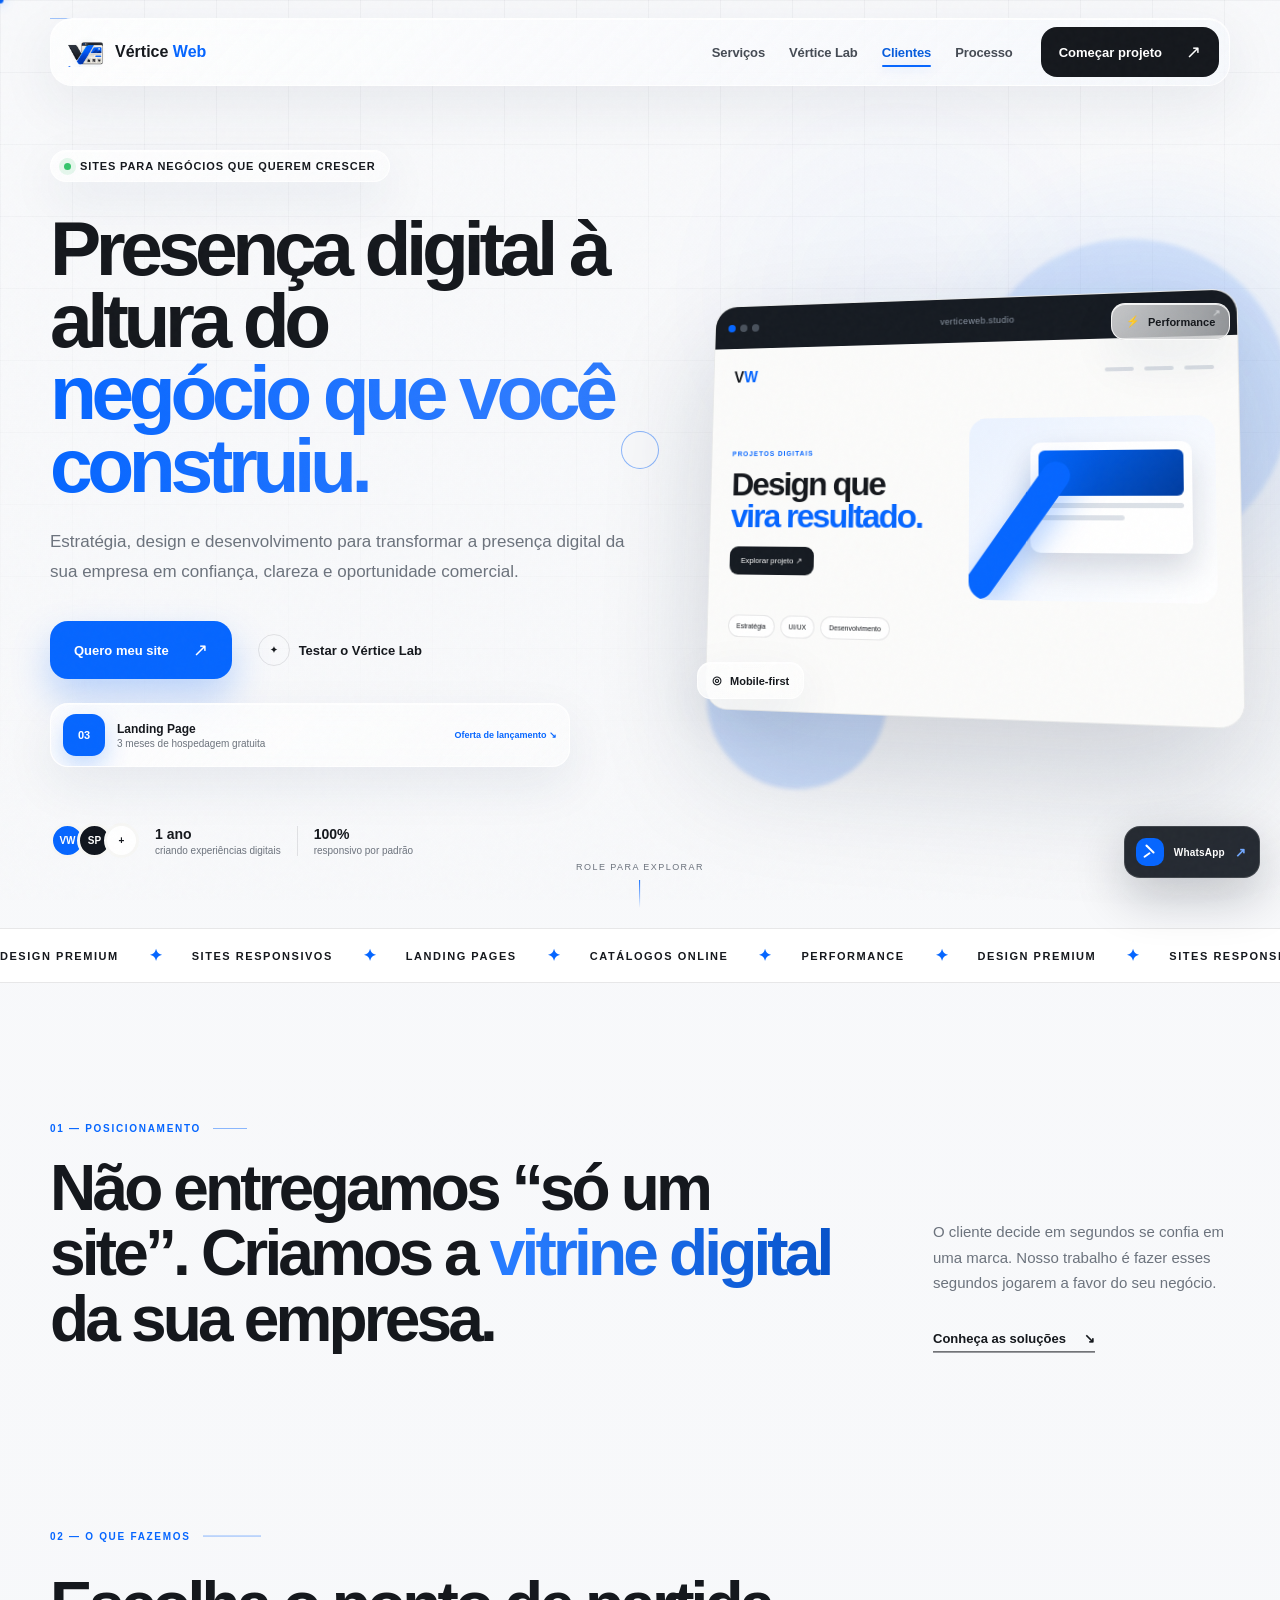
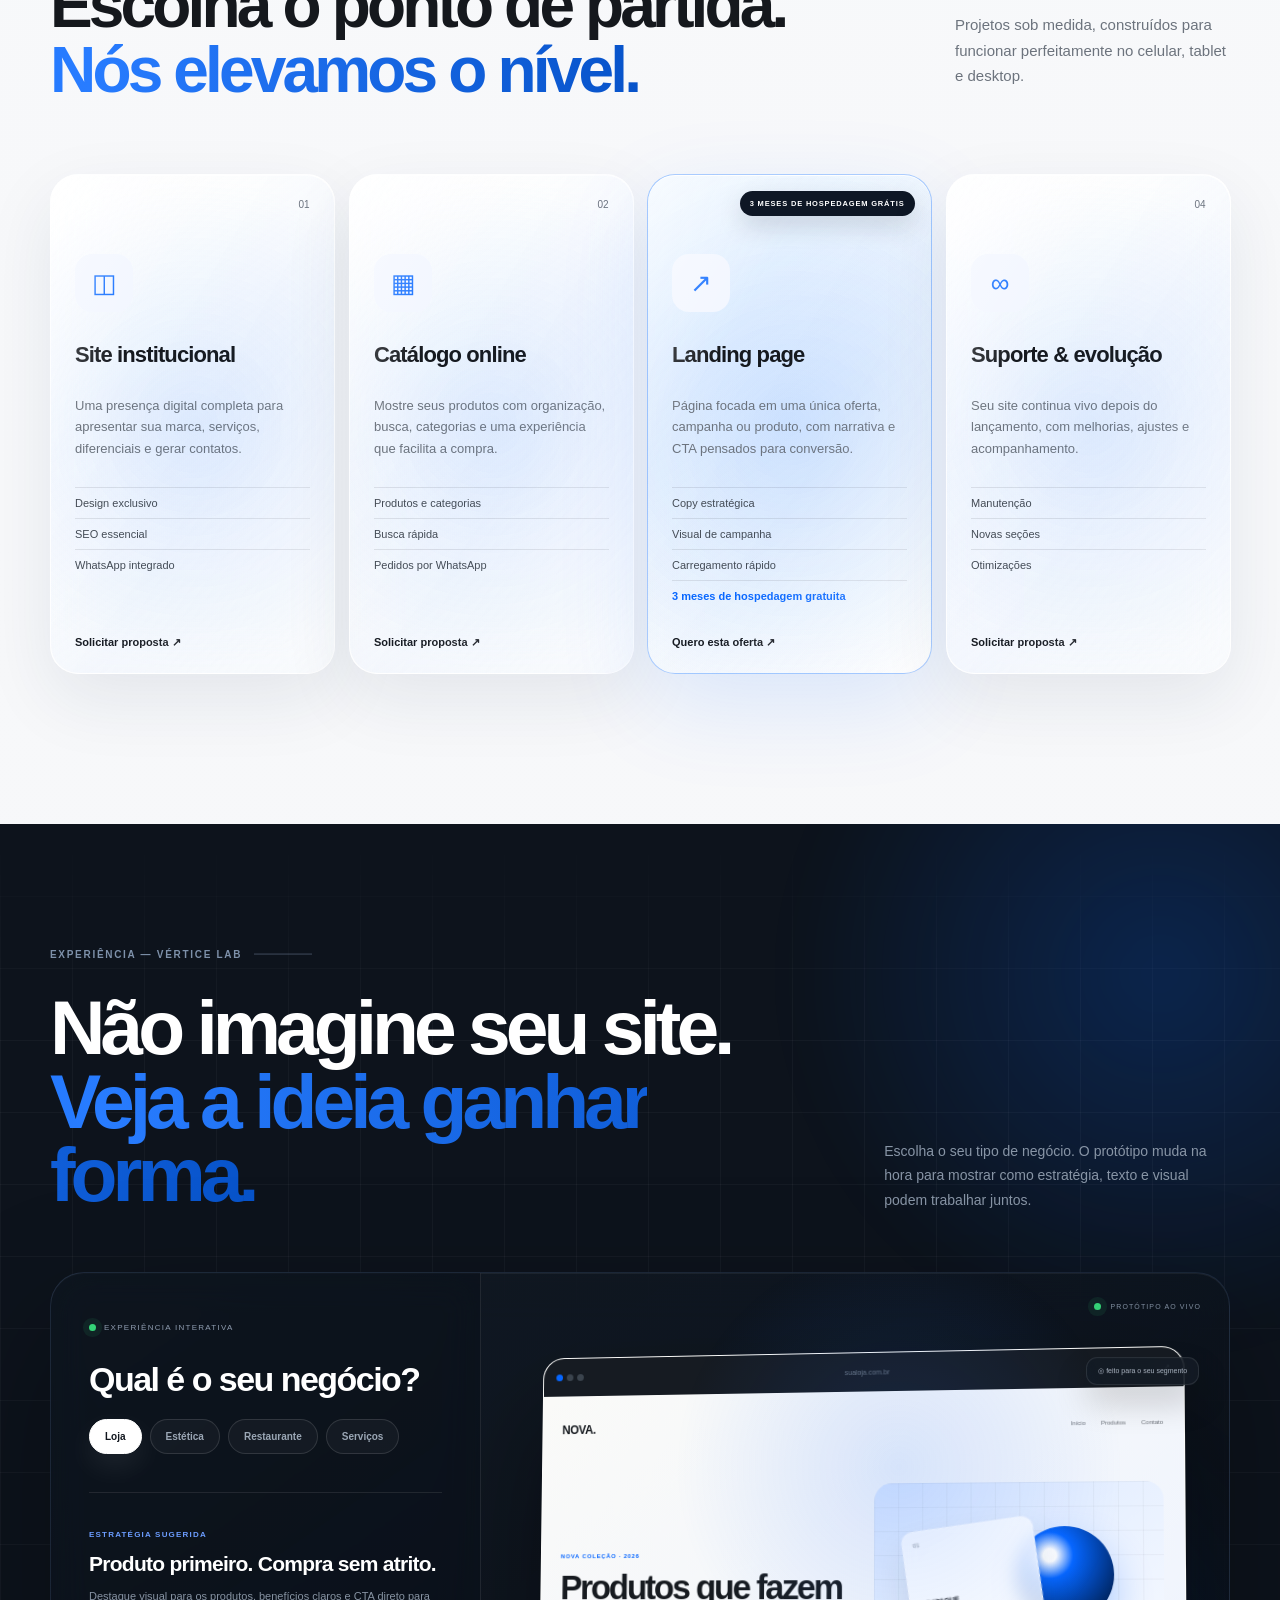
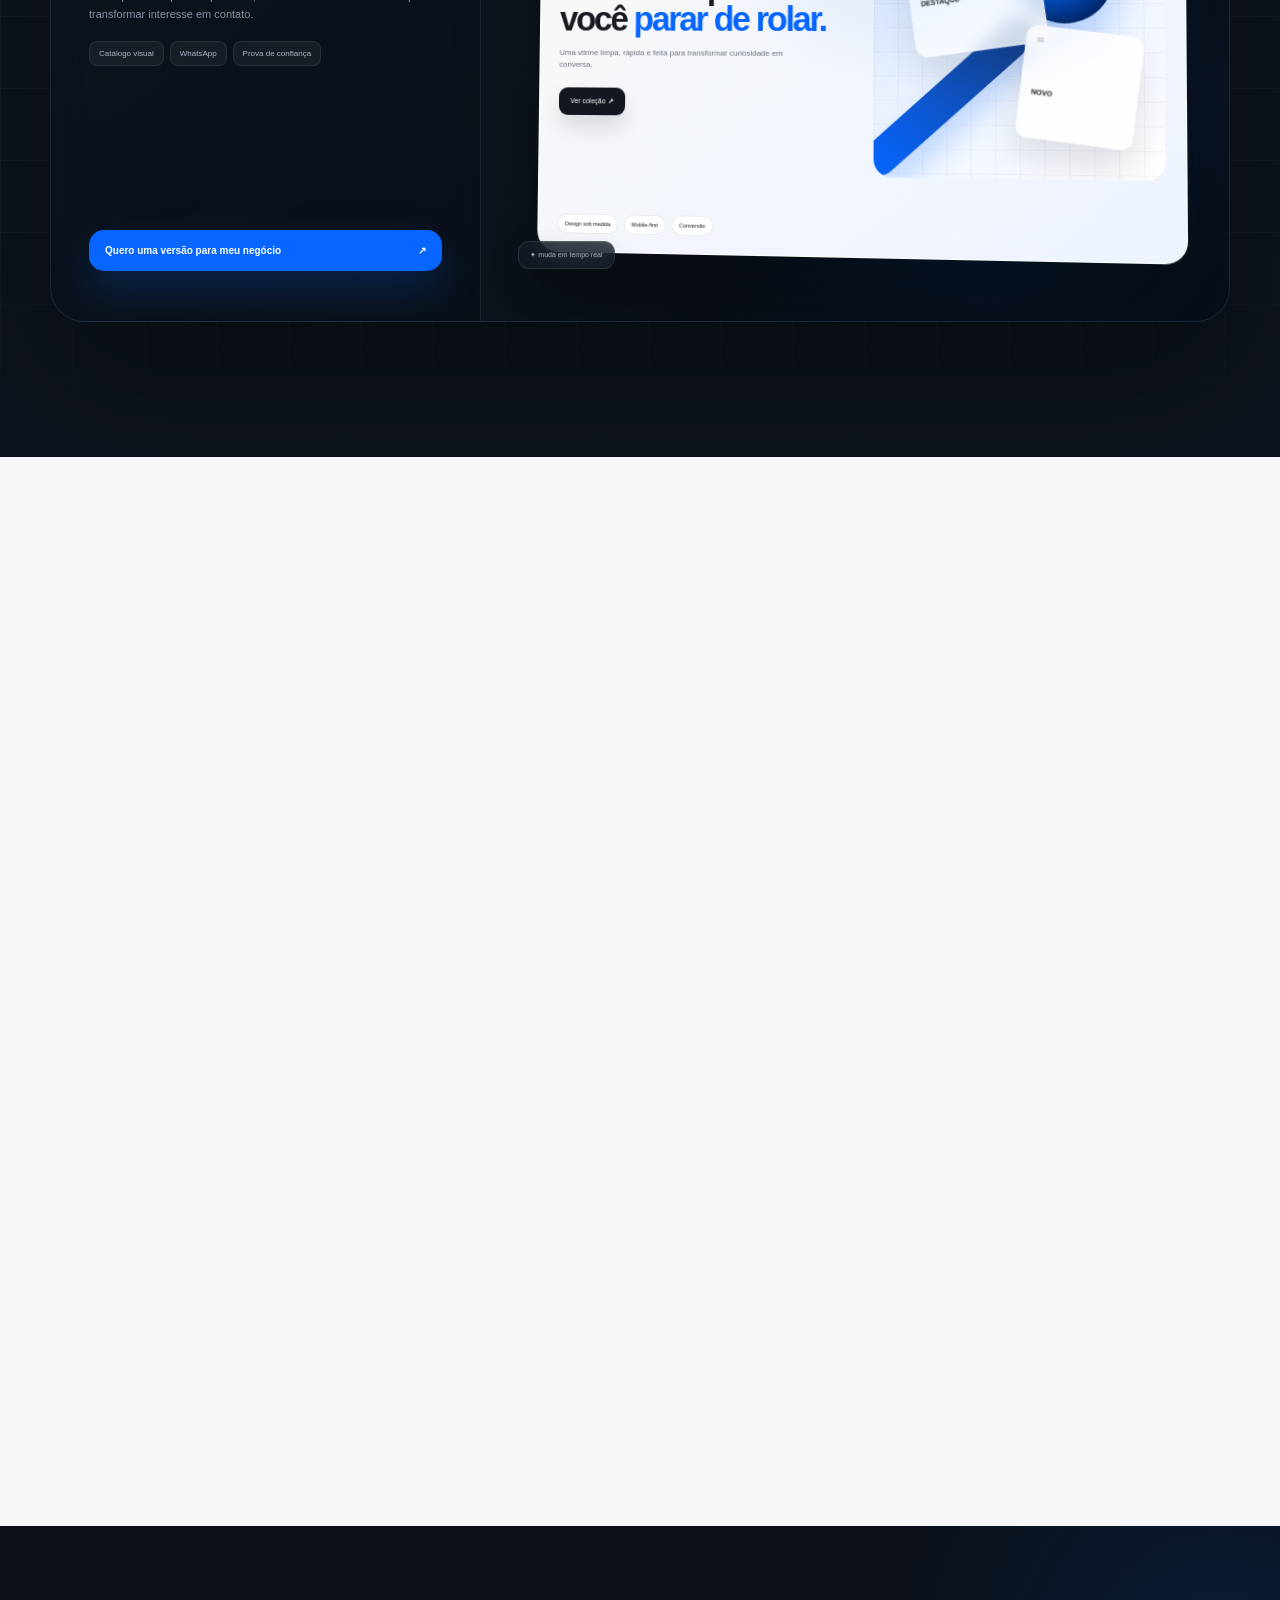
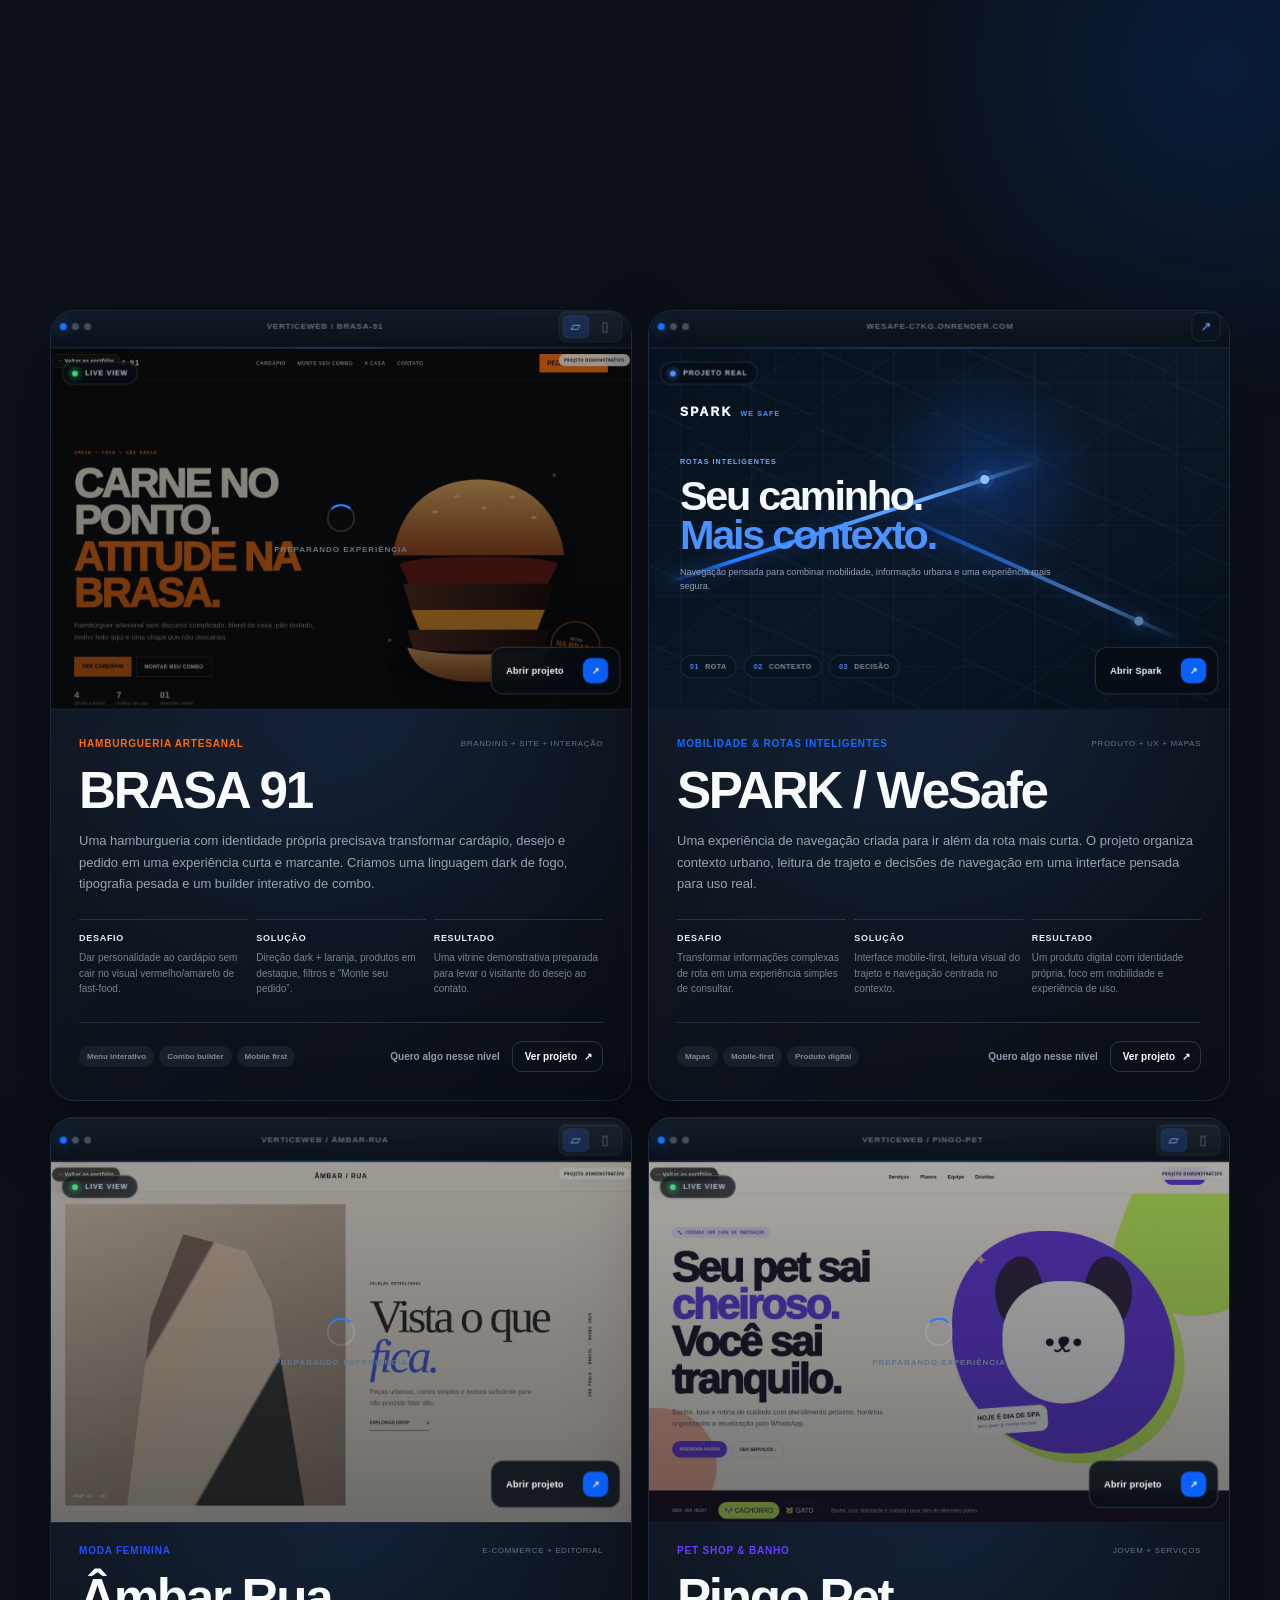
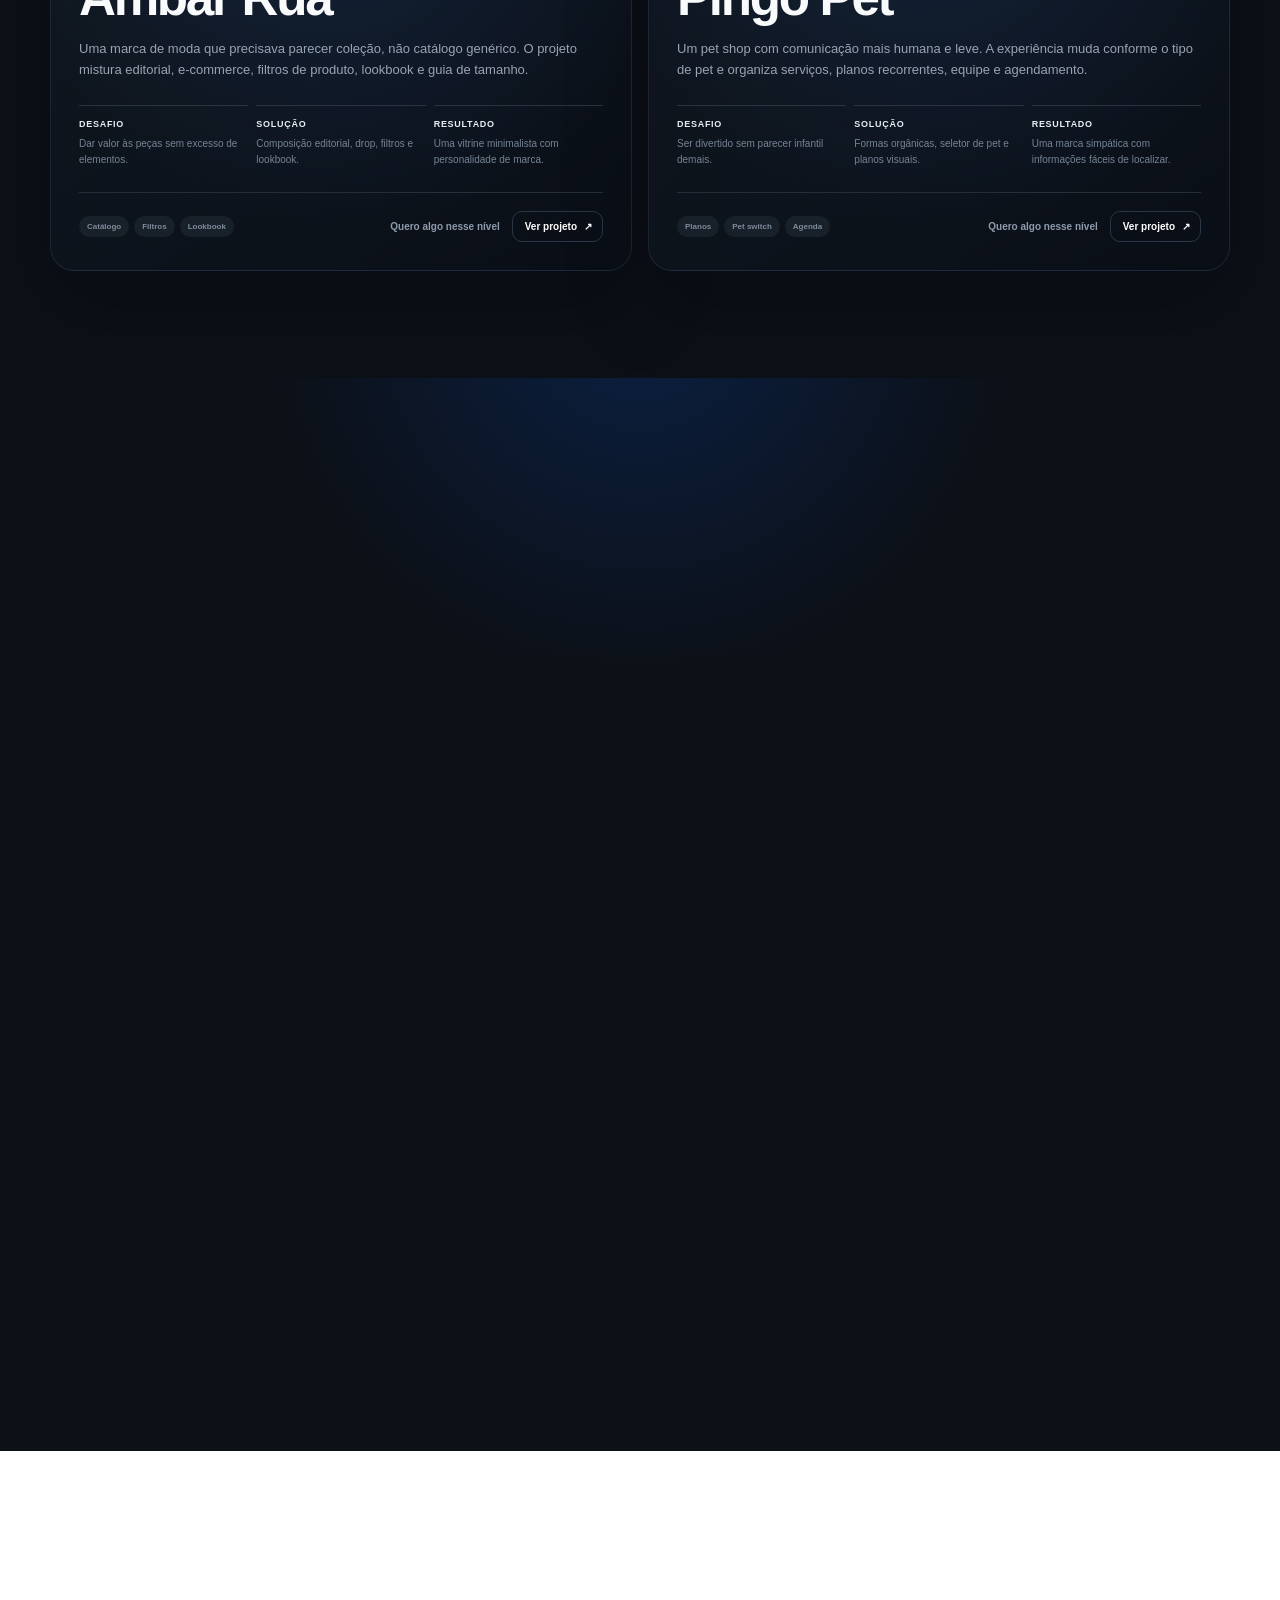
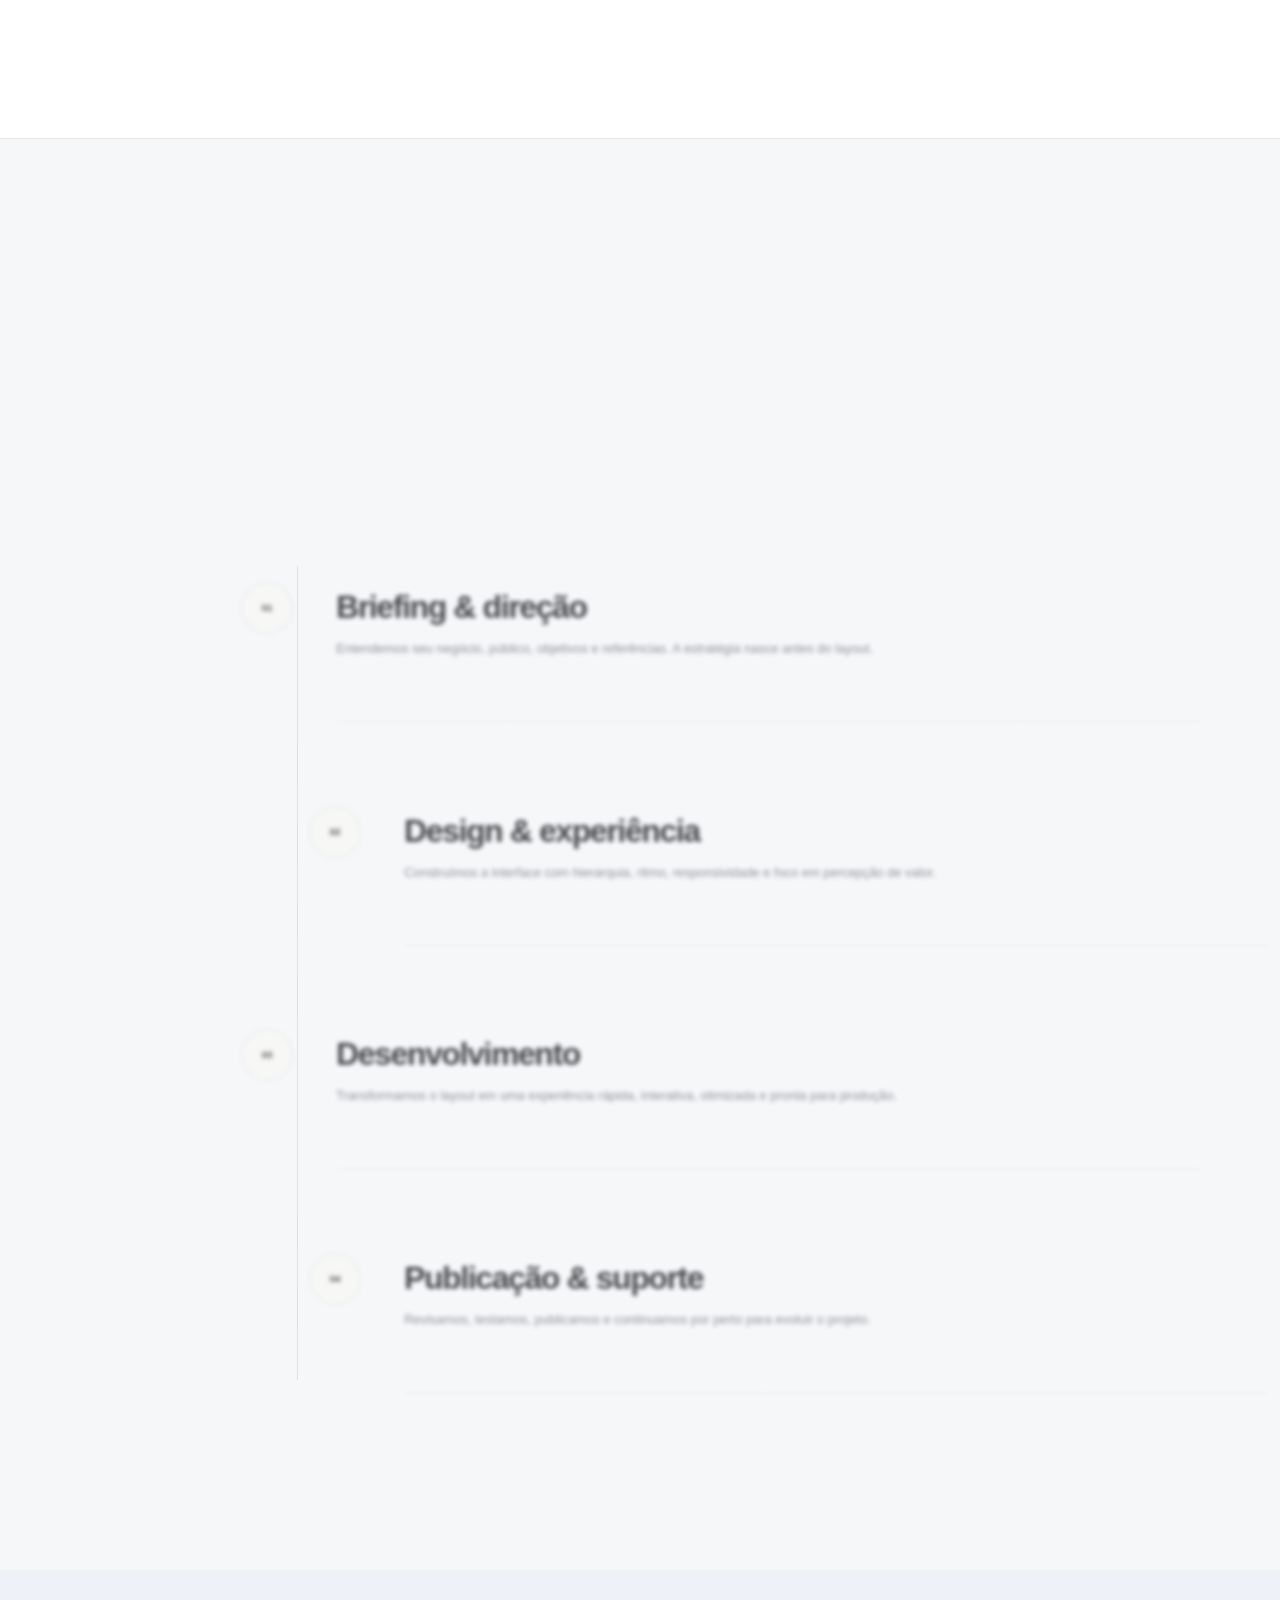
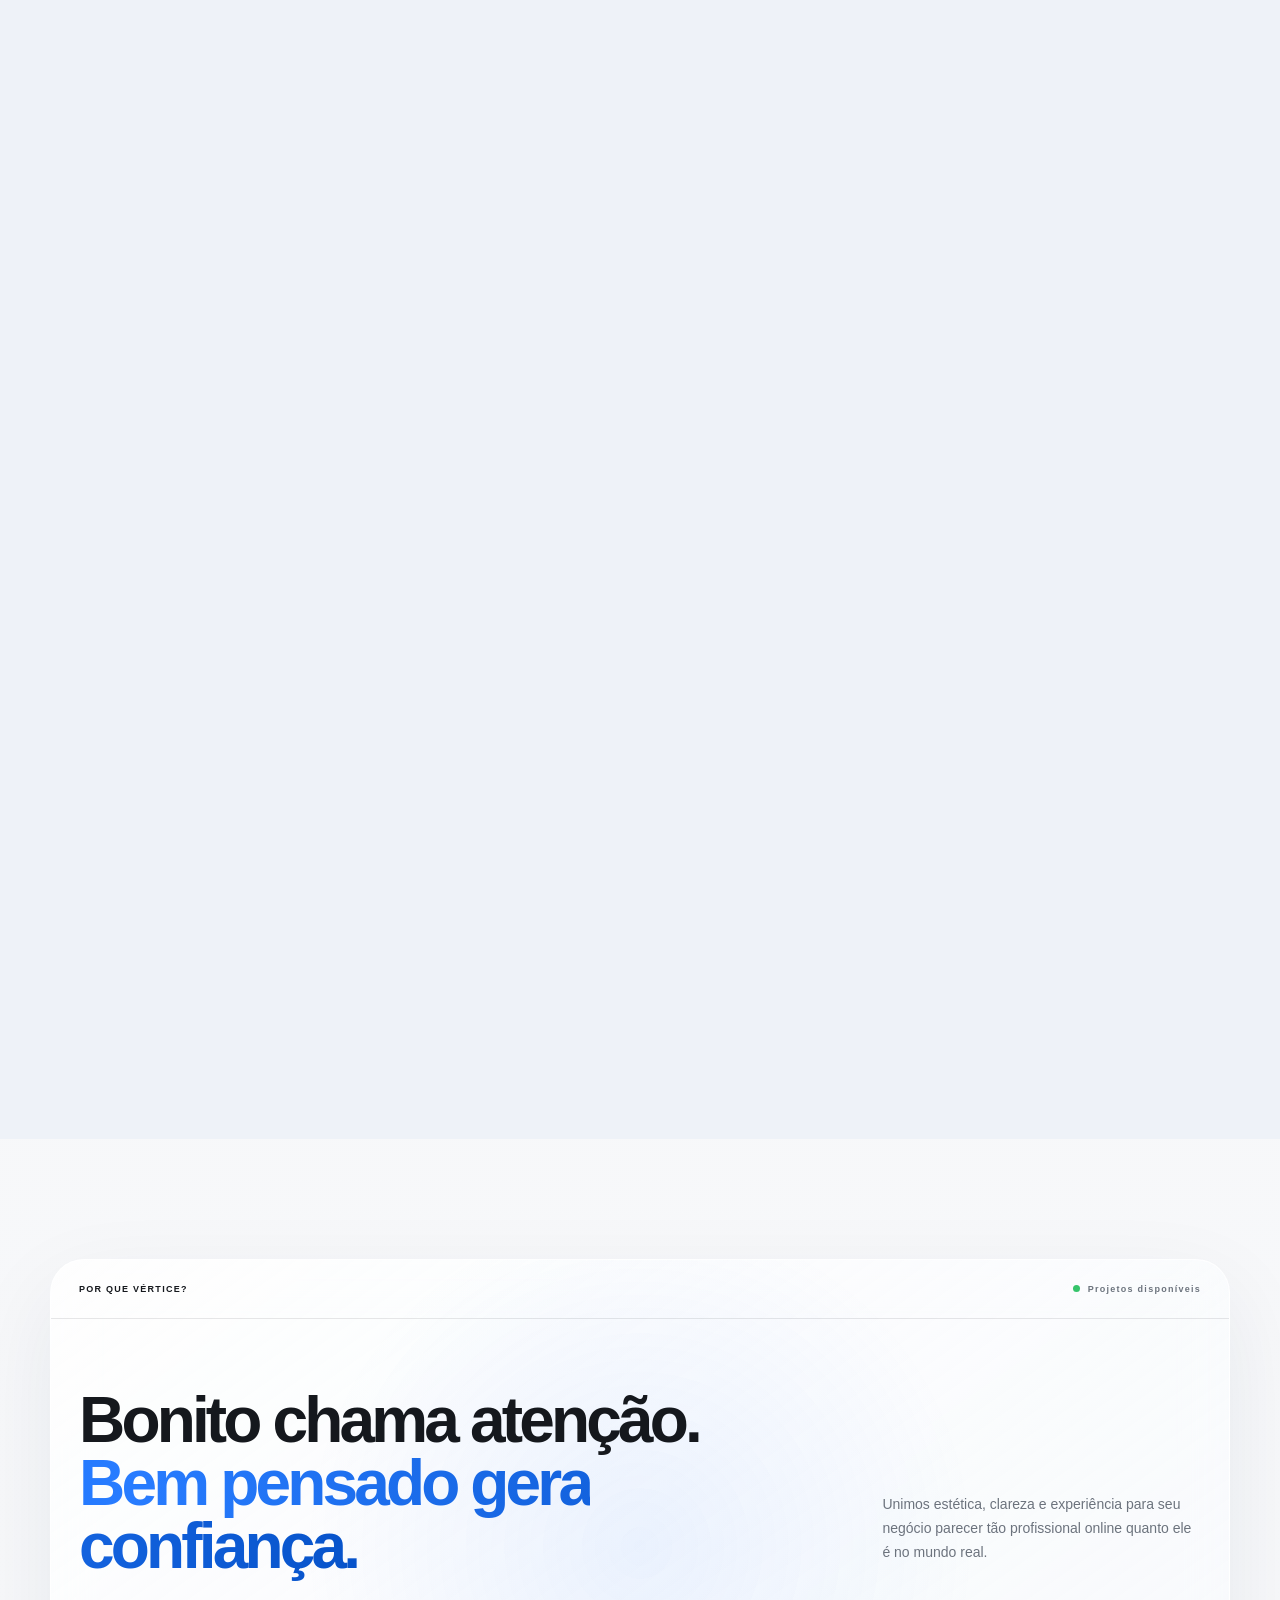
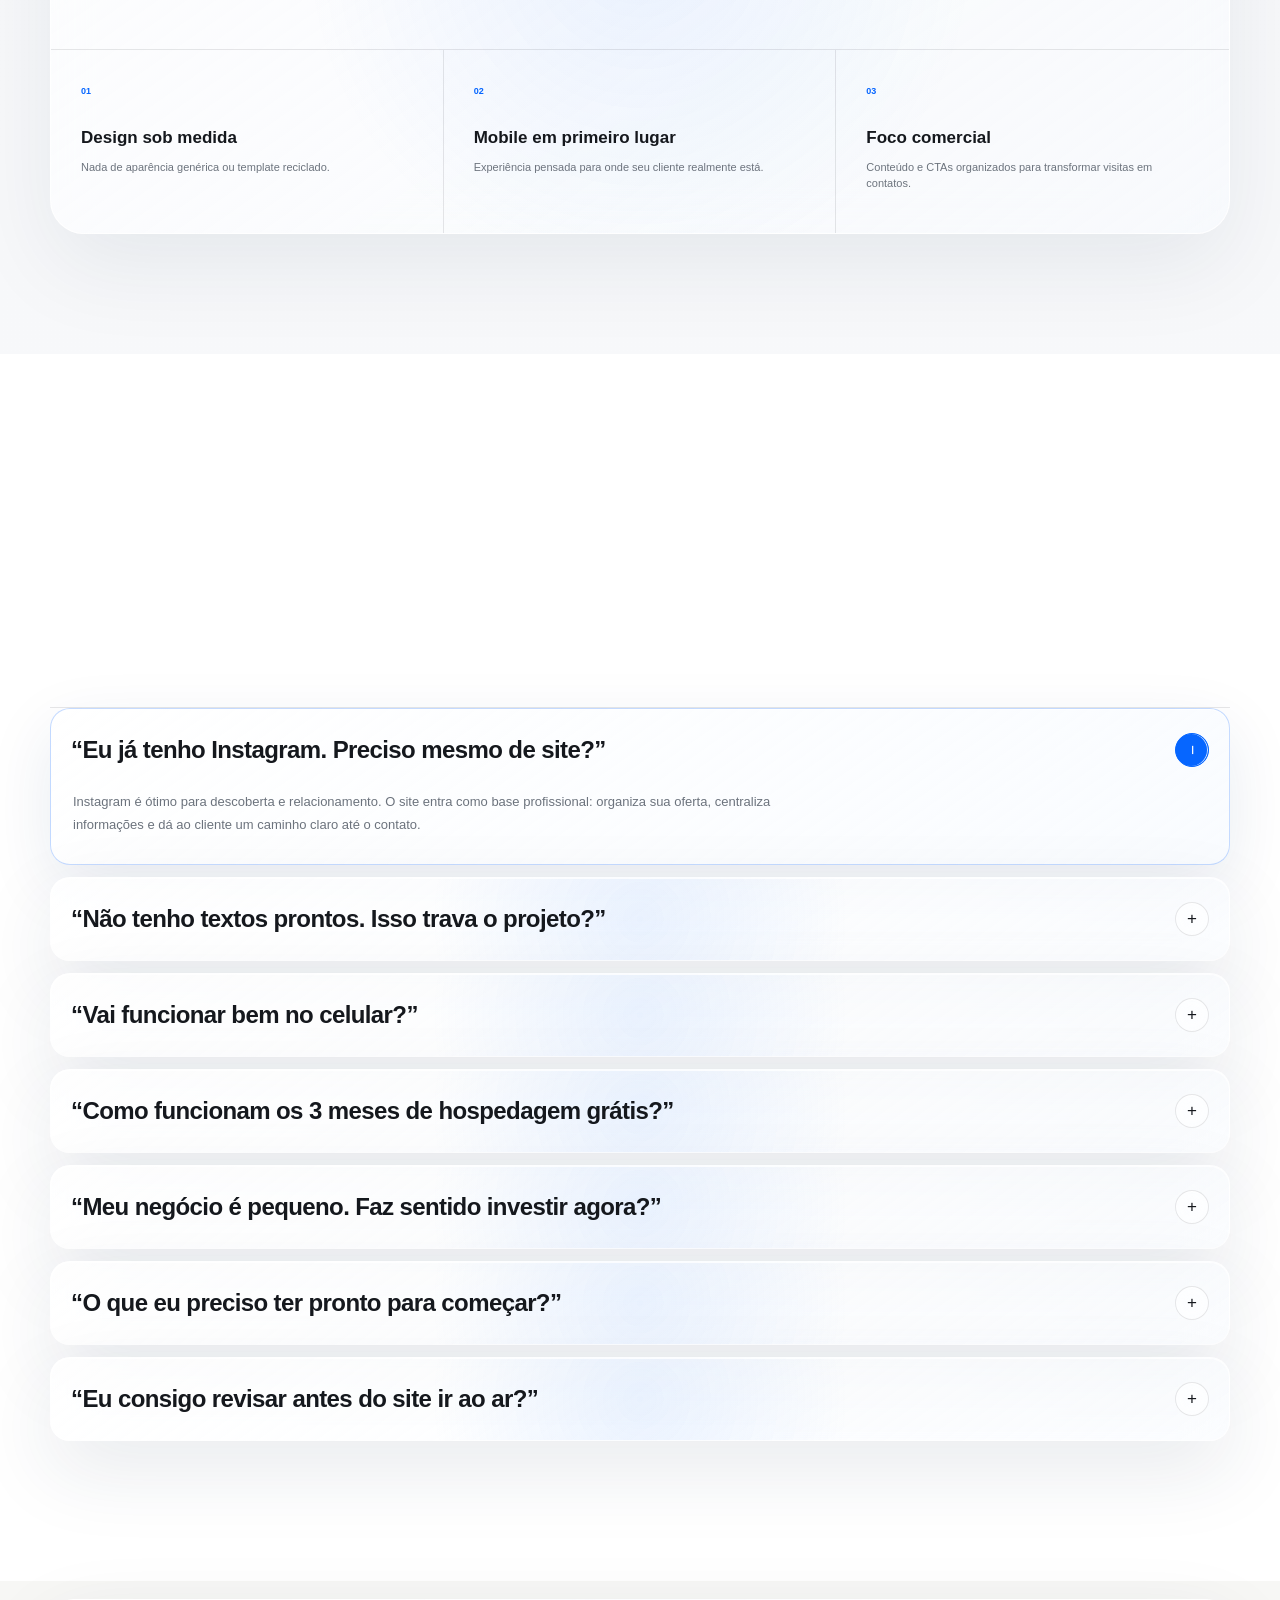
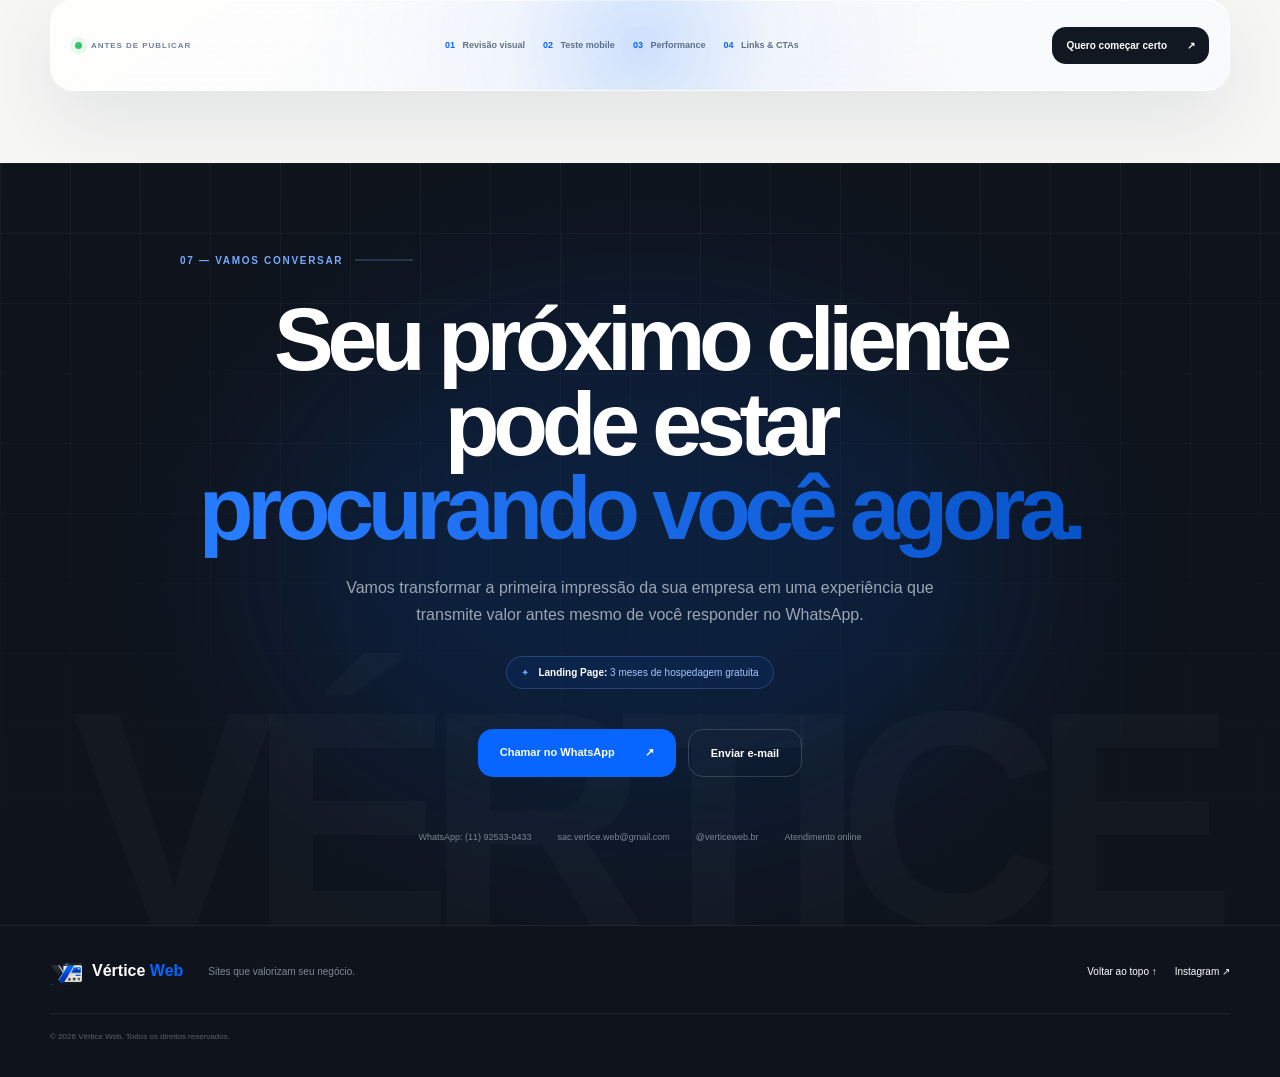
==== commit 7dffa94c: "Add files via upload" ====
--- a/index.html
+++ b/index.html
@@ -207,16 +207,17 @@
 <div class="client-work-heading reveal">
 <div>
 <div class="section-index">03 — PROJETOS SELECIONADOS</div>
-<div class="demo-label"><i></i> PORTFÓLIO INTERATIVO · DEMOS NAVEGÁVEIS</div>
+<div class="demo-label"><i></i> PORTFÓLIO INTERATIVO · PROJETOS NAVEGÁVEIS</div>
 <h2>Projetos com <span>direção própria.</span></h2>
 </div>
 <div class="client-work-intro">
-<p>Cinco segmentos, cinco direções visuais e nenhuma aparência de template reciclado. Cada conceito foi construído para demonstrar como estratégia, identidade e experiência mudam de acordo com o negócio.</p>
+<p>Quatro projetos, quatro direções visuais e nenhuma aparência de template reciclado. Cada conceito foi construído para demonstrar como estratégia, identidade e experiência mudam de acordo com o negócio.</p>
 <div class="client-capabilities"><span>Branding</span><span>UI/UX</span><span>Mobile</span><span>Interações</span><span>Conversão</span></div>
 </div>
 </div>
 <div class="project-grid">
-<article class="project-card project-wide reveal glass-reactive" style="--project-accent:#ff6b00;--project-soft:#27140b">
+
+<article class="project-card reveal glass-reactive" style="--project-accent:#ff6b00;--project-soft:#27140b">
 <div aria-label="Preview ao vivo do projeto BRASA 91" class="project-shot project-live" data-live-viewer="" data-src="projetos/brasa91/index.html" data-view="desktop">
 <div class="live-browser-head">
 <div aria-hidden="true" class="live-browser-dots"><i></i><i></i><i></i></div>
@@ -242,26 +243,37 @@
 <div class="project-footer"><div><span>Menu interativo</span><span>Combo builder</span><span>Mobile first</span></div><div class="project-actions"><a class="project-intent" href="#projeto-ideal">Quero algo nesse nível</a><a href="projetos/brasa91/index.html">Ver projeto <b>↗</b></a></div></div>
 </div>
 </article>
-<article class="project-card reveal delay-1 glass-reactive" style="--project-accent:#0a48ff;--project-soft:#0b1728">
-<div aria-label="Preview ao vivo do projeto Cobalto" class="project-shot project-live" data-live-viewer="" data-src="projetos/cobalto/index.html" data-view="desktop">
+
+<article class="project-card reveal delay-1 glass-reactive spark-project" style="--project-accent:#156dff;--project-soft:#071324">
+<div aria-label="Apresentação do projeto Spark / WeSafe" class="project-shot project-live spark-project-preview">
 <div class="live-browser-head">
 <div aria-hidden="true" class="live-browser-dots"><i></i><i></i><i></i></div>
-<span class="live-browser-url">verticeweb / cobalto</span>
-<div aria-label="Visualização de Cobalto" class="live-device-switch" role="group">
-<button aria-pressed="true" class="is-active" data-device="desktop" title="Desktop" type="button">▱</button>
-<button aria-pressed="false" data-device="mobile" title="Mobile" type="button">▯</button>
-</div>
-</div>
-<div class="live-stage"><img alt="" aria-hidden="true" class="live-poster" decoding="async" loading="lazy" src="assets/previews/cobalto.webp"/>
-<div class="live-loader"><span></span><small>Preparando experiência</small></div>
-<iframe data-live-frame="" loading="lazy" tabindex="-1" title="Preview ao vivo de Cobalto"></iframe>
+<span class="live-browser-url">wesafe-c7kg.onrender.com</span>
+<a aria-label="Abrir Spark / WeSafe em nova guia" class="spark-head-link" href="https://wesafe-c7kg.onrender.com" rel="noopener" target="_blank">↗</a>
+</div>
+<div class="live-stage spark-stage">
+<div aria-hidden="true" class="spark-map-grid"></div>
+<div aria-hidden="true" class="spark-route route-a"></div>
+<div aria-hidden="true" class="spark-route route-b"></div>
+<div class="spark-preview-ui">
+<div class="spark-preview-brand"><span>SPARK</span><small>WE SAFE</small></div>
+<div class="spark-preview-copy"><small>ROTAS INTELIGENTES</small><strong>Seu caminho.<br/><em>Mais contexto.</em></strong><p>Navegação pensada para combinar mobilidade, informação urbana e uma experiência mais segura.</p></div>
+<div class="spark-preview-stats"><span><b>01</b> rota</span><span><b>02</b> contexto</span><span><b>03</b> decisão</span></div>
+</div>
 <div aria-hidden="true" class="live-scan"></div>
-<span class="live-badge"><i></i> LIVE VIEW</span>
-<a aria-label="Abrir projeto Cobalto" class="live-open" href="projetos/cobalto/index.html">Abrir projeto <b>↗</b></a>
-</div>
-</div>
-<div class="project-body"><div class="project-topline"><span>Barbearia</span><small>URBANO + AGENDA RÁPIDA</small></div><h3>Cobalto</h3><p class="project-summary">Uma barbearia de rua posicionada como experiência, não como serviço genérico. Criamos identidade azul elétrica, grid industrial, equipe e um seletor rápido de barbeiro e horário.</p><div class="project-thinking"><div><b>Desafio</b><p>Fugir da estética vintage previsível.</p></div><div><b>Solução</b><p>Visual urbano, agenda interativa e clube recorrente.</p></div><div><b>Resultado</b><p>Uma marca com mais atitude e caminho curto até a reserva.</p></div></div><div class="project-footer"><div><span>Agenda</span><span>Equipe</span><span>Club</span></div><div class="project-actions"><a class="project-intent" href="#projeto-ideal">Quero algo nesse nível</a><a href="projetos/cobalto/index.html">Ver projeto <b>↗</b></a></div></div></div>
-</article>
+<span class="live-badge spark-real-badge"><i></i> PROJETO REAL</span>
+<a aria-label="Abrir Spark / WeSafe" class="live-open" href="https://wesafe-c7kg.onrender.com" rel="noopener" target="_blank">Abrir Spark <b>↗</b></a>
+</div>
+</div>
+<div class="project-body">
+<div class="project-topline"><span>Mobilidade &amp; rotas inteligentes</span><small>PRODUTO + UX + MAPAS</small></div>
+<h3>SPARK / WeSafe</h3>
+<p class="project-summary">Uma experiência de navegação criada para ir além da rota mais curta. O projeto organiza contexto urbano, leitura de trajeto e decisões de navegação em uma interface pensada para uso real.</p>
+<div class="project-thinking"><div><b>Desafio</b><p>Transformar informações complexas de rota em uma experiência simples de consultar.</p></div><div><b>Solução</b><p>Interface mobile-first, leitura visual do trajeto e navegação centrada no contexto.</p></div><div><b>Resultado</b><p>Um produto digital com identidade própria, foco em mobilidade e experiência de uso.</p></div></div>
+<div class="project-footer"><div><span>Mapas</span><span>Mobile-first</span><span>Produto digital</span></div><div class="project-actions"><a class="project-intent" href="#projeto-ideal">Quero algo nesse nível</a><a href="https://wesafe-c7kg.onrender.com" rel="noopener" target="_blank">Ver projeto <b>↗</b></a></div></div>
+</div>
+</article>
+
 <article class="project-card reveal glass-reactive" style="--project-accent:#244dff;--project-soft:#d9c7ae">
 <div aria-label="Preview ao vivo do projeto Âmbar Rua" class="project-shot project-live" data-live-viewer="" data-src="projetos/ambar-rua/index.html" data-view="desktop">
 <div class="live-browser-head">
@@ -282,6 +294,7 @@
 </div>
 <div class="project-body"><div class="project-topline"><span>Moda feminina</span><small>E-COMMERCE + EDITORIAL</small></div><h3>Âmbar Rua</h3><p class="project-summary">Uma marca de moda que precisava parecer coleção, não catálogo genérico. O projeto mistura editorial, e-commerce, filtros de produto, lookbook e guia de tamanho.</p><div class="project-thinking"><div><b>Desafio</b><p>Dar valor às peças sem excesso de elementos.</p></div><div><b>Solução</b><p>Composição editorial, drop, filtros e lookbook.</p></div><div><b>Resultado</b><p>Uma vitrine minimalista com personalidade de marca.</p></div></div><div class="project-footer"><div><span>Catálogo</span><span>Filtros</span><span>Lookbook</span></div><div class="project-actions"><a class="project-intent" href="#projeto-ideal">Quero algo nesse nível</a><a href="projetos/ambar-rua/index.html">Ver projeto <b>↗</b></a></div></div></div>
 </article>
+
 <article class="project-card reveal delay-1 glass-reactive" style="--project-accent:#6c3cff;--project-soft:#efe7ff">
 <div aria-label="Preview ao vivo do projeto Pingo Pet" class="project-shot project-live" data-live-viewer="" data-src="projetos/pingo-pet/index.html" data-view="desktop">
 <div class="live-browser-head">
@@ -302,28 +315,9 @@
 </div>
 <div class="project-body"><div class="project-topline"><span>Pet shop &amp; banho</span><small>JOVEM + SERVIÇOS</small></div><h3>Pingo Pet</h3><p class="project-summary">Um pet shop com comunicação mais humana e leve. A experiência muda conforme o tipo de pet e organiza serviços, planos recorrentes, equipe e agendamento.</p><div class="project-thinking"><div><b>Desafio</b><p>Ser divertido sem parecer infantil demais.</p></div><div><b>Solução</b><p>Formas orgânicas, seletor de pet e planos visuais.</p></div><div><b>Resultado</b><p>Uma marca simpática com informações fáceis de localizar.</p></div></div><div class="project-footer"><div><span>Planos</span><span>Pet switch</span><span>Agenda</span></div><div class="project-actions"><a class="project-intent" href="#projeto-ideal">Quero algo nesse nível</a><a href="projetos/pingo-pet/index.html">Ver projeto <b>↗</b></a></div></div></div>
 </article>
-<article class="project-card project-wide project-wide-reverse reveal glass-reactive" style="--project-accent:#d7ff29;--project-soft:#10171b">
-<div aria-label="Preview ao vivo do projeto Torque 12" class="project-shot project-live" data-live-viewer="" data-src="projetos/torque12/index.html" data-view="desktop">
-<div class="live-browser-head">
-<div aria-hidden="true" class="live-browser-dots"><i></i><i></i><i></i></div>
-<span class="live-browser-url">verticeweb / torque-12</span>
-<div aria-label="Visualização de Torque 12" class="live-device-switch" role="group">
-<button aria-pressed="true" class="is-active" data-device="desktop" title="Desktop" type="button">▱</button>
-<button aria-pressed="false" data-device="mobile" title="Mobile" type="button">▯</button>
-</div>
-</div>
-<div class="live-stage"><img alt="" aria-hidden="true" class="live-poster" decoding="async" loading="lazy" src="assets/previews/torque12.webp"/>
-<div class="live-loader"><span></span><small>Preparando experiência</small></div>
-<iframe data-live-frame="" loading="lazy" tabindex="-1" title="Preview ao vivo de Torque 12"></iframe>
-<div aria-hidden="true" class="live-scan"></div>
-<span class="live-badge"><i></i> LIVE VIEW</span>
-<a aria-label="Abrir projeto Torque 12" class="live-open" href="projetos/torque12/index.html">Abrir projeto <b>↗</b></a>
-</div>
-</div>
-<div class="project-body"><div class="project-topline"><span>Oficina automotiva</span><small>INDUSTRIAL + DIAGNÓSTICO</small></div><h3>Torque 12</h3><p class="project-summary">Uma oficina-conceito que precisava substituir a percepção de “serviço confuso” por processo e transparência. Criamos estética de diagnóstico, triagem interativa e acompanhamento visual.</p><div class="project-thinking"><div><b>Desafio</b><p>Transmitir técnica sem deixar o conteúdo difícil.</p></div><div><b>Solução</b><p>Check-up visual, processo em etapas e painel de revisão.</p></div><div><b>Resultado</b><p>Uma experiência tecnológica com comunicação direta.</p></div></div><div class="project-footer"><div><span>Triagem</span><span>Dashboard</span><span>Orçamento</span></div><div class="project-actions"><a class="project-intent" href="#projeto-ideal">Quero algo nesse nível</a><a href="projetos/torque12/index.html">Ver projeto <b>↗</b></a></div></div></div>
-</article>
-</div>
-<div class="portfolio-trust reveal glass-reactive"><div><span>05</span><p><b>direções próprias</b> criadas para mostrar amplitude visual e técnica.</p></div><div><span>100%</span><p><b>responsivos</b> e navegáveis dentro deste mesmo projeto.</p></div><a class="magnetic" href="#contato">Quero algo com a cara do meu negócio <b>↗</b></a></div>
+
+</div>
+<div class="portfolio-trust reveal glass-reactive"><div><span>04</span><p><b>direções próprias</b> apresentadas para mostrar amplitude visual e técnica.</p></div><div><span>100%</span><p><b>responsivos</b> e pensados para experiências reais em diferentes segmentos.</p></div><a class="magnetic" href="#contato">Quero algo com a cara do meu negócio <b>↗</b></a></div>
 </section><section class="project-match section-pad" id="projeto-ideal">
 <div class="match-shell reveal glass-reactive">
 <div class="match-heading">
--- a/styles.css
+++ b/styles.css
@@ -660,3 +660,21 @@
 @media(prefers-reduced-motion:reduce){
   .page-atmosphere,.scroll-rail,.section-trace{display:none!important}.scroll-live-section .section-index,.intro-grid,.lab-heading,.conversion-head,.client-work-heading,.section-heading,.faq-heading,.lab-stage,.portfolio .gallery-shell,.contact .contact-inner,.project-card .project-live{transform:none!important}.reveal{filter:none!important}
 }
+
+
+/* Spark / WeSafe — only the portfolio preview; preserves the existing card system. */
+.spark-project-preview{background:#07111e}
+.spark-head-link{justify-self:end;width:29px;height:29px;border-radius:8px;border:1px solid rgba(255,255,255,.1);display:grid;place-items:center;color:#7caeff;background:#0a1420;font-size:13px;transition:border-color .25s,background .25s,color .25s}
+.spark-head-link:hover{border-color:rgba(69,139,255,.55);background:#10213a;color:#fff}
+.spark-stage{background:radial-gradient(circle at 58% 36%,rgba(26,108,255,.24),transparent 28%),linear-gradient(145deg,#07111e,#0b1725 52%,#07101a);overflow:hidden}
+.spark-stage:after{content:"";position:absolute;inset:0;z-index:1;background:linear-gradient(90deg,transparent 49.8%,rgba(77,143,255,.08) 50%,transparent 50.2%),linear-gradient(0deg,transparent 49.8%,rgba(77,143,255,.06) 50%,transparent 50.2%);background-size:70px 70px;pointer-events:none}
+.spark-map-grid{position:absolute;z-index:1;inset:-30%;opacity:.38;background-image:linear-gradient(31deg,transparent 48%,rgba(73,119,177,.19) 49%,rgba(73,119,177,.19) 50%,transparent 51%),linear-gradient(-27deg,transparent 48%,rgba(73,119,177,.13) 49%,rgba(73,119,177,.13) 50%,transparent 51%);background-size:118px 82px;transform:rotate(-7deg)}
+.spark-route{position:absolute;z-index:2;height:4px;border-radius:99px;background:linear-gradient(90deg,transparent,#1d77ff 18%,#65aaff 70%,transparent);box-shadow:0 0 20px rgba(41,124,255,.5);transform-origin:left center}
+.spark-route:after{content:"";position:absolute;right:14%;top:50%;width:9px;height:9px;border-radius:50%;background:#8bc0ff;transform:translateY(-50%);box-shadow:0 0 0 5px rgba(70,143,255,.13),0 0 25px rgba(77,151,255,.8)}
+.route-a{width:68%;left:3%;top:65%;transform:rotate(-18deg)}.route-b{width:52%;left:44%;top:46%;transform:rotate(24deg);opacity:.62}
+.spark-preview-ui{position:absolute;z-index:4;inset:0;padding:56px 34px 30px;display:flex;flex-direction:column;color:#f6f9ff}
+.spark-preview-brand{display:flex;align-items:baseline;gap:8px}.spark-preview-brand span{font-size:12px;font-weight:950;letter-spacing:.18em}.spark-preview-brand small{color:#4d91ff;font-size:7px;font-weight:900;letter-spacing:.15em}
+.spark-preview-copy{margin:auto 0;max-width:76%}.spark-preview-copy>small{font-size:7px;color:#72a9ff;font-weight:900;letter-spacing:.15em}.spark-preview-copy strong{display:block;font-size:clamp(30px,3.2vw,48px);line-height:.93;letter-spacing:-.055em;margin:9px 0 12px}.spark-preview-copy strong em{font-style:normal;color:#4b91ff}.spark-preview-copy p{max-width:420px;margin:0;color:#8fa2ba;font-size:9px;line-height:1.55}
+.spark-preview-stats{display:flex;gap:7px;margin-top:auto}.spark-preview-stats span{border:1px solid rgba(117,164,226,.16);background:rgba(9,20,34,.7);backdrop-filter:blur(9px);padding:7px 9px;border-radius:999px;color:#7d8fa8;font-size:7px;font-weight:800;text-transform:uppercase;letter-spacing:.06em}.spark-preview-stats b{color:#4d91ff;margin-right:4px}
+.spark-real-badge i{background:#4d91ff;box-shadow:0 0 0 4px rgba(77,145,255,.12),0 0 15px rgba(77,145,255,.6)}
+@media(max-width:720px){.spark-preview-ui{padding:50px 22px 22px}.spark-preview-copy{max-width:88%}.spark-preview-copy strong{font-size:35px}.spark-preview-stats span{font-size:6px;padding:6px 7px}}
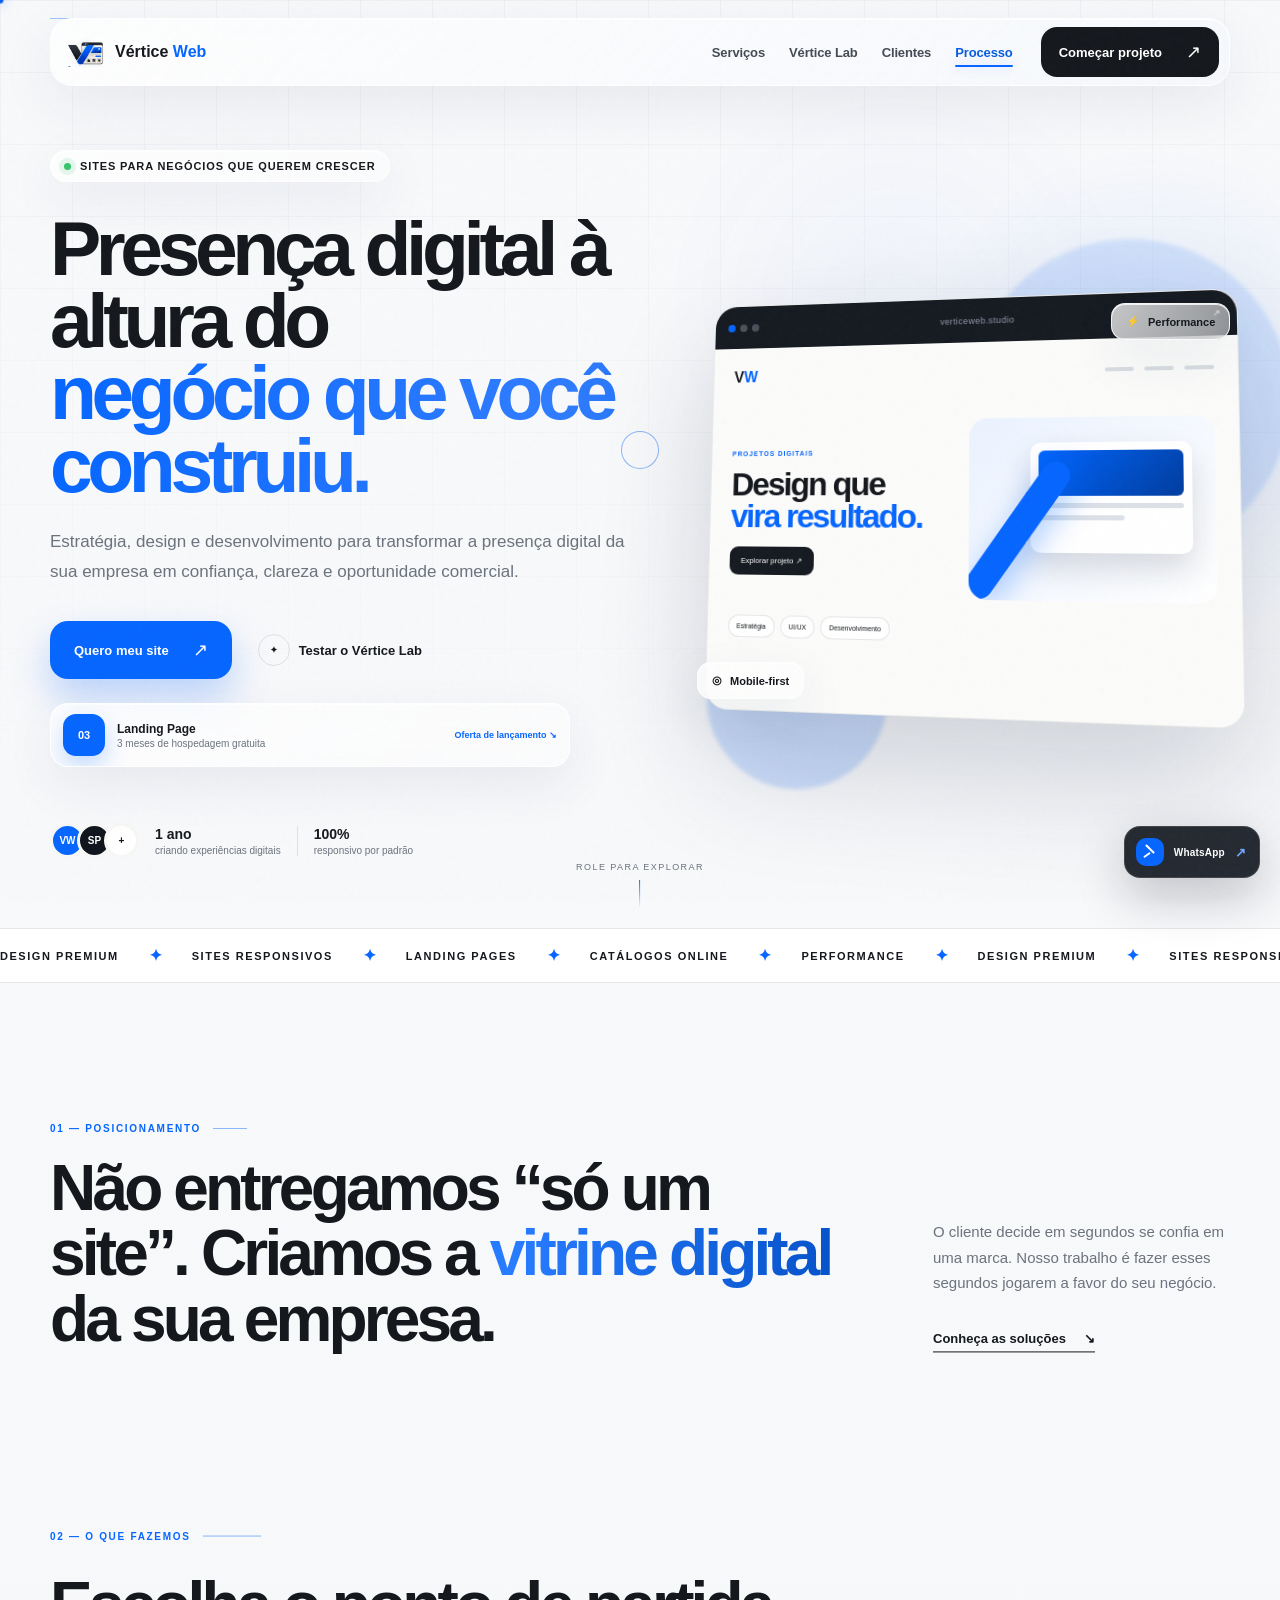
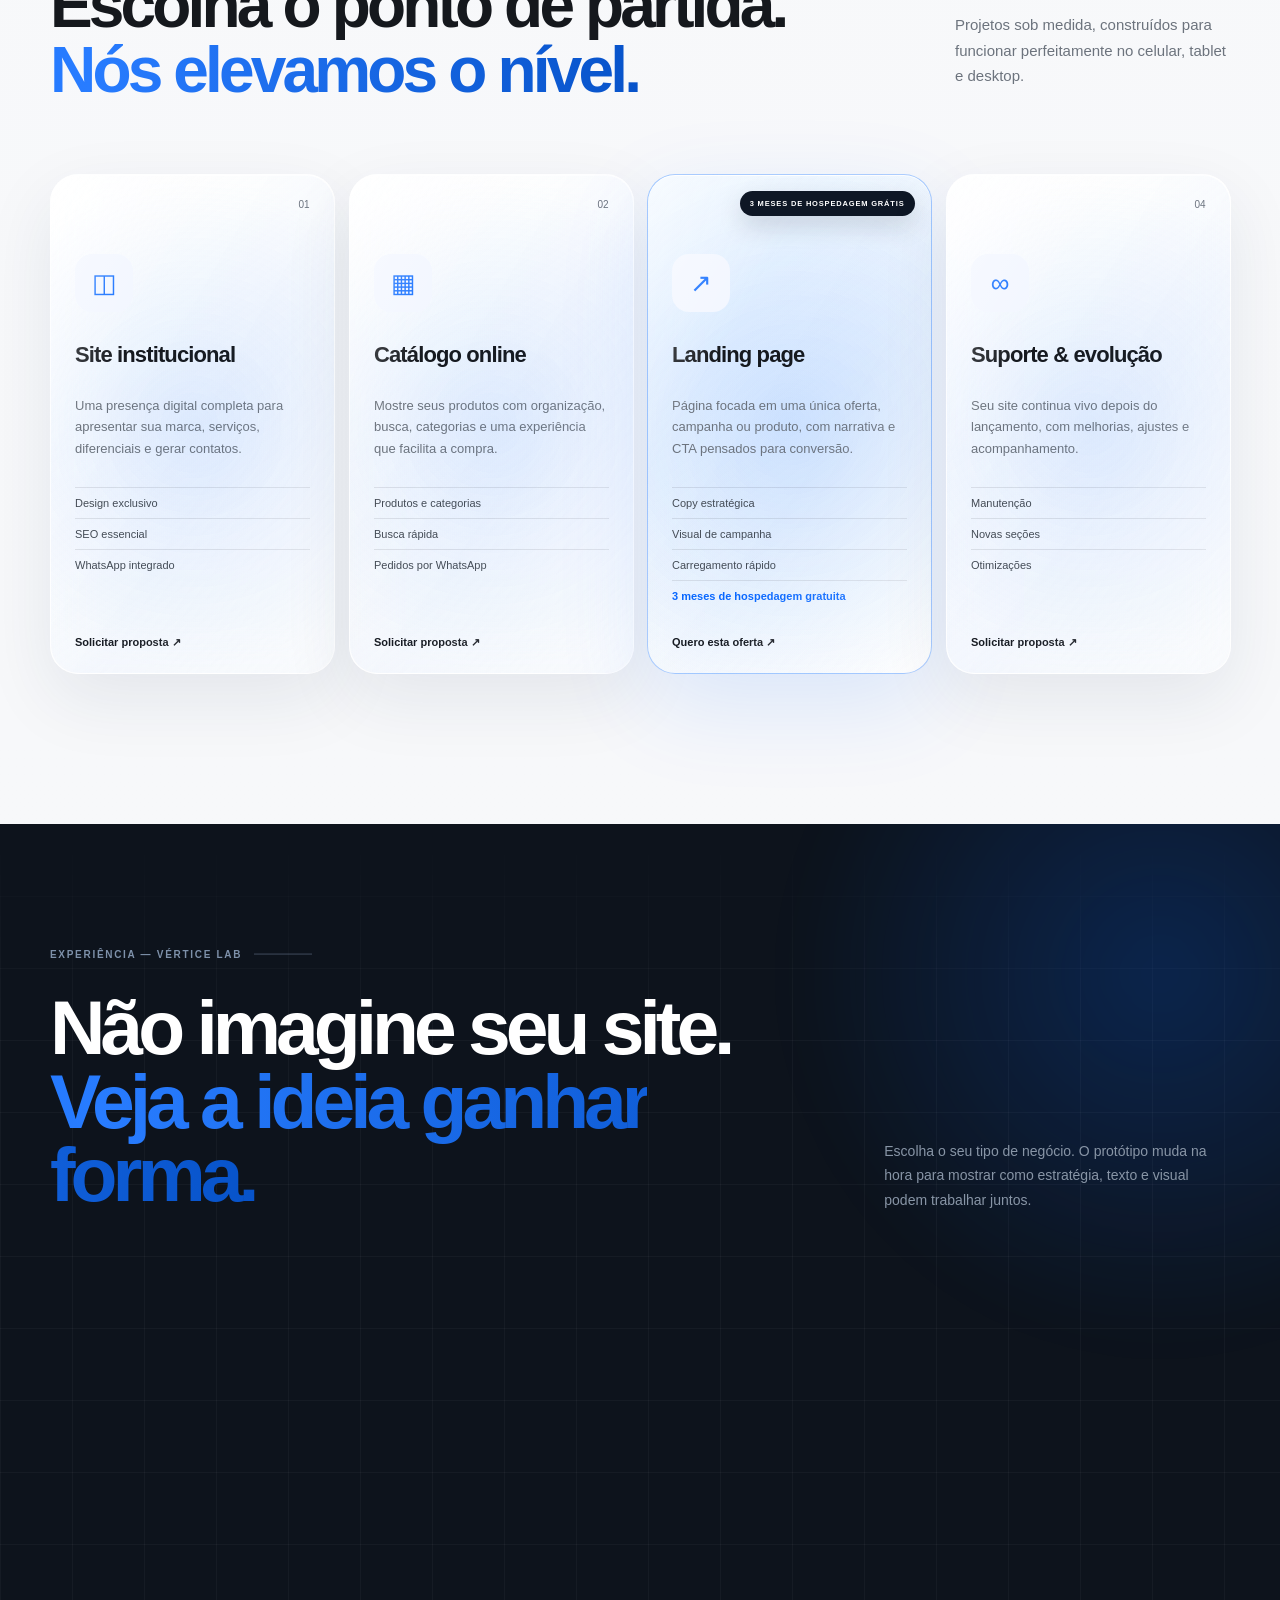
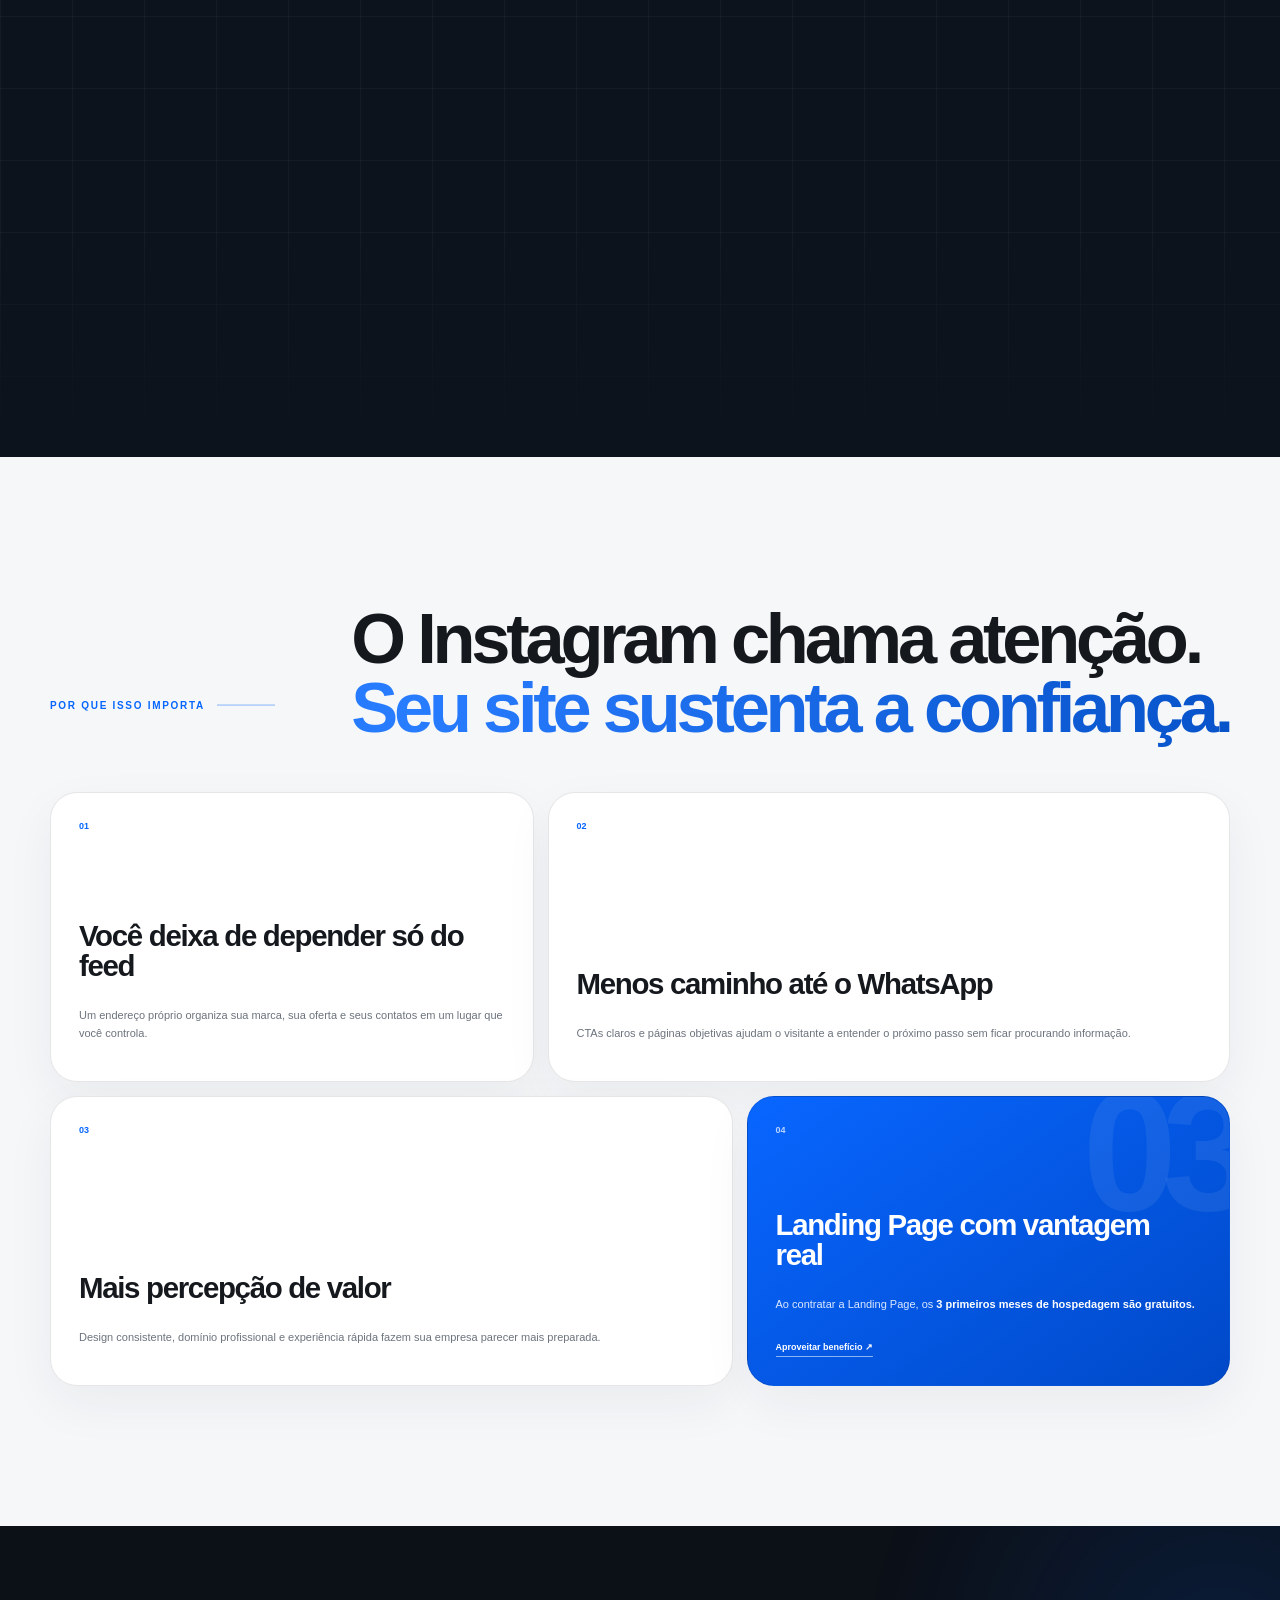
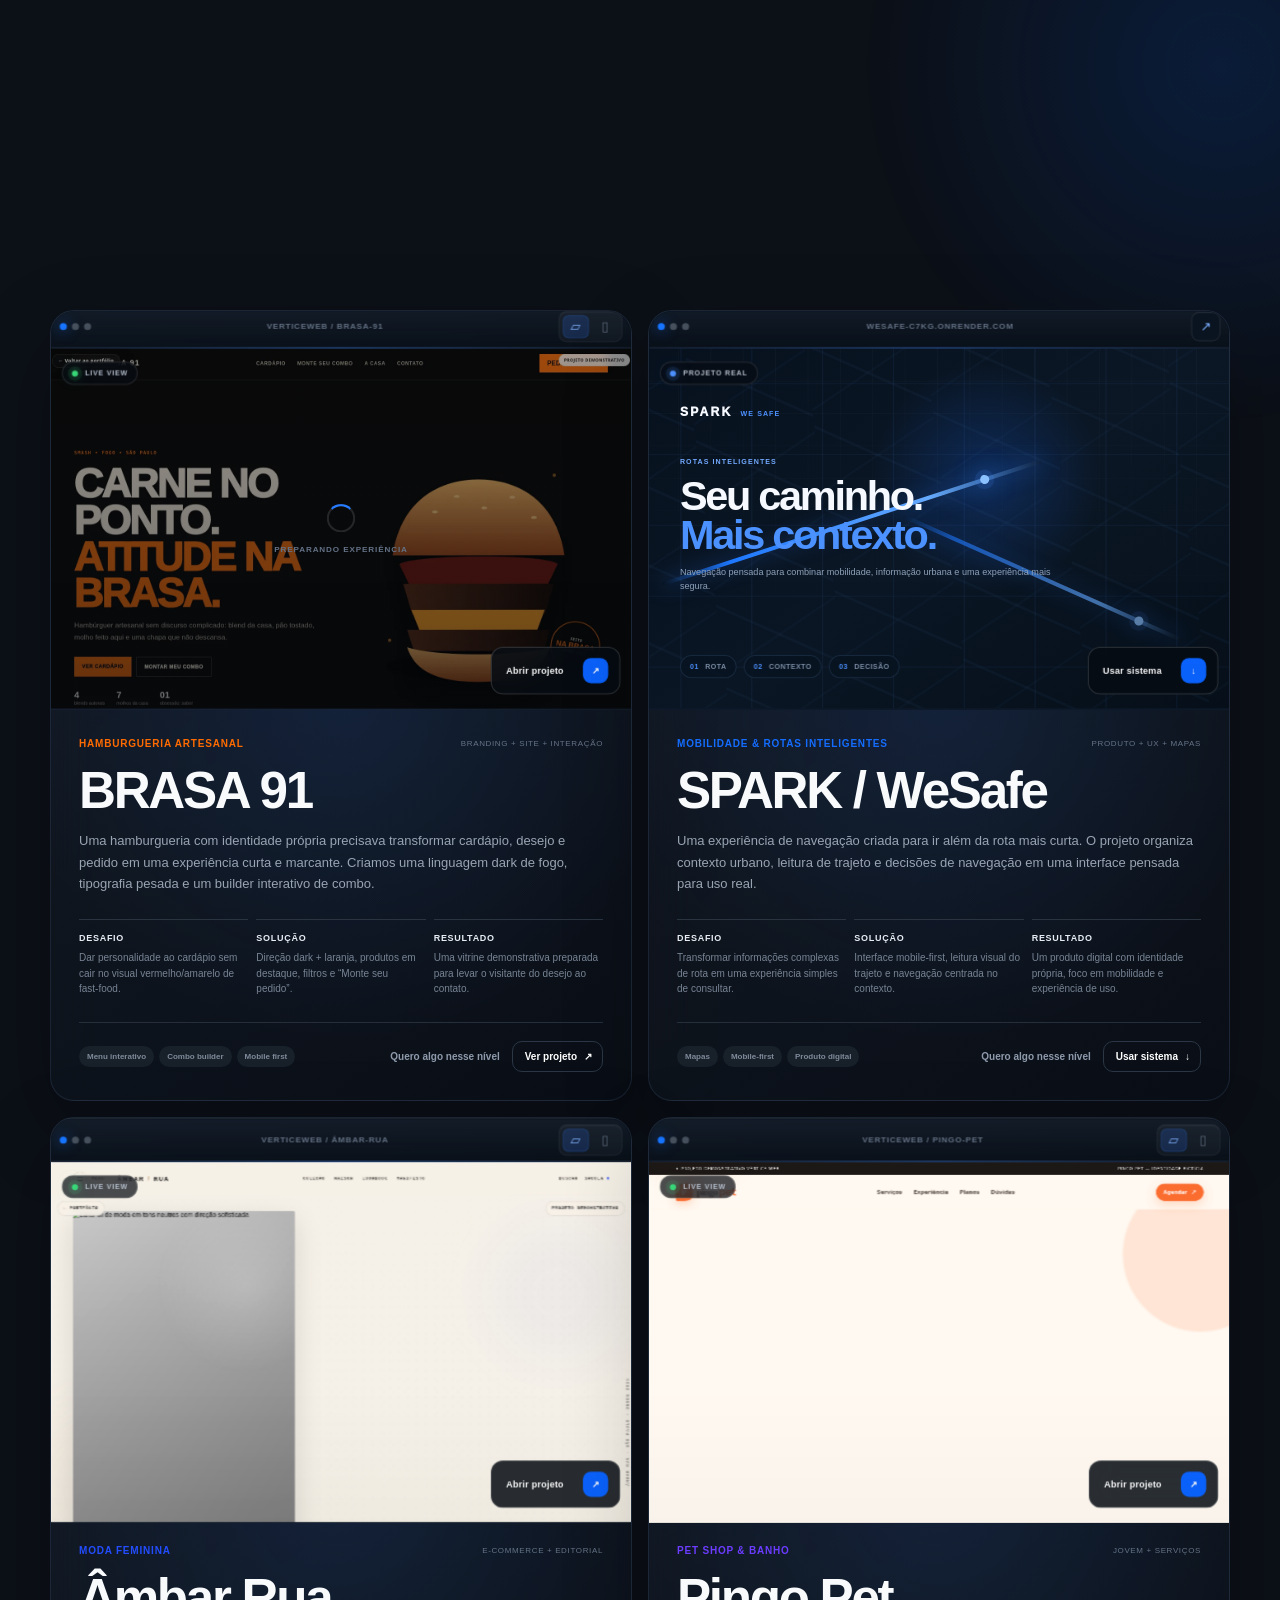
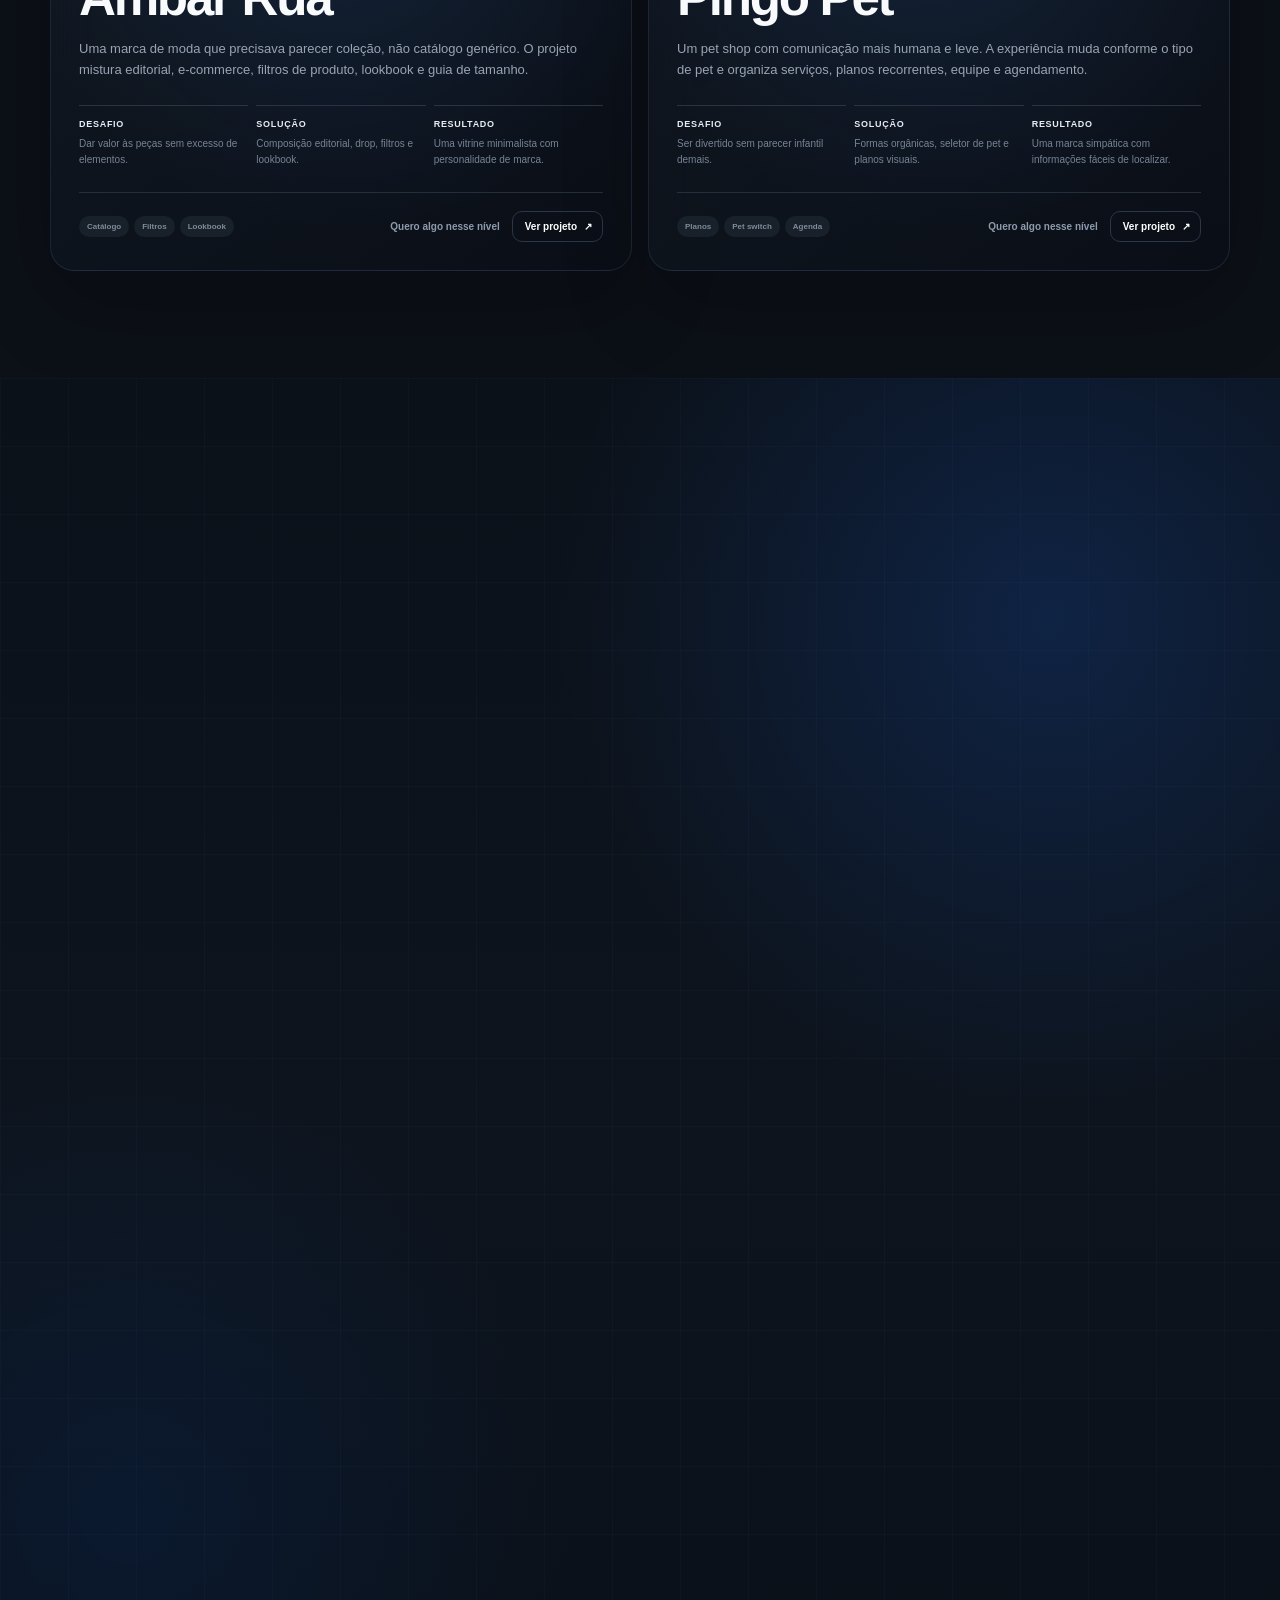
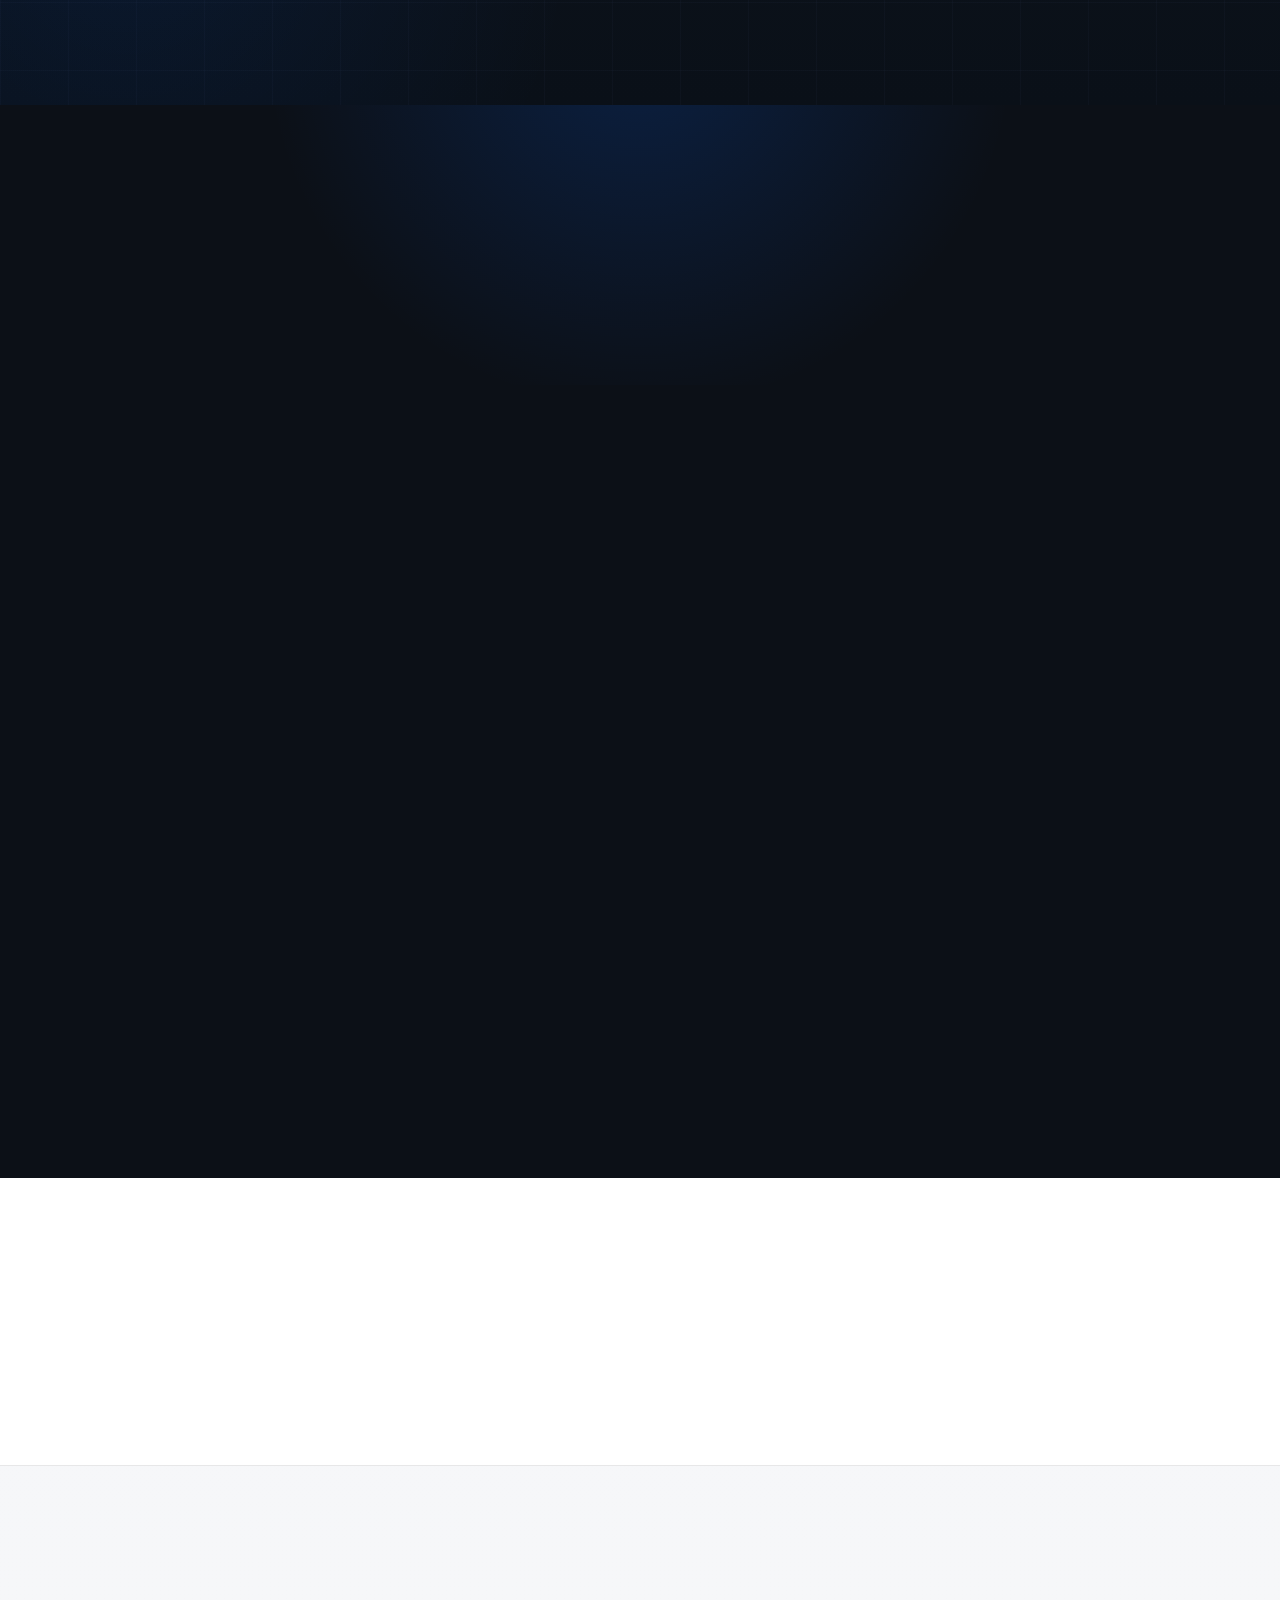
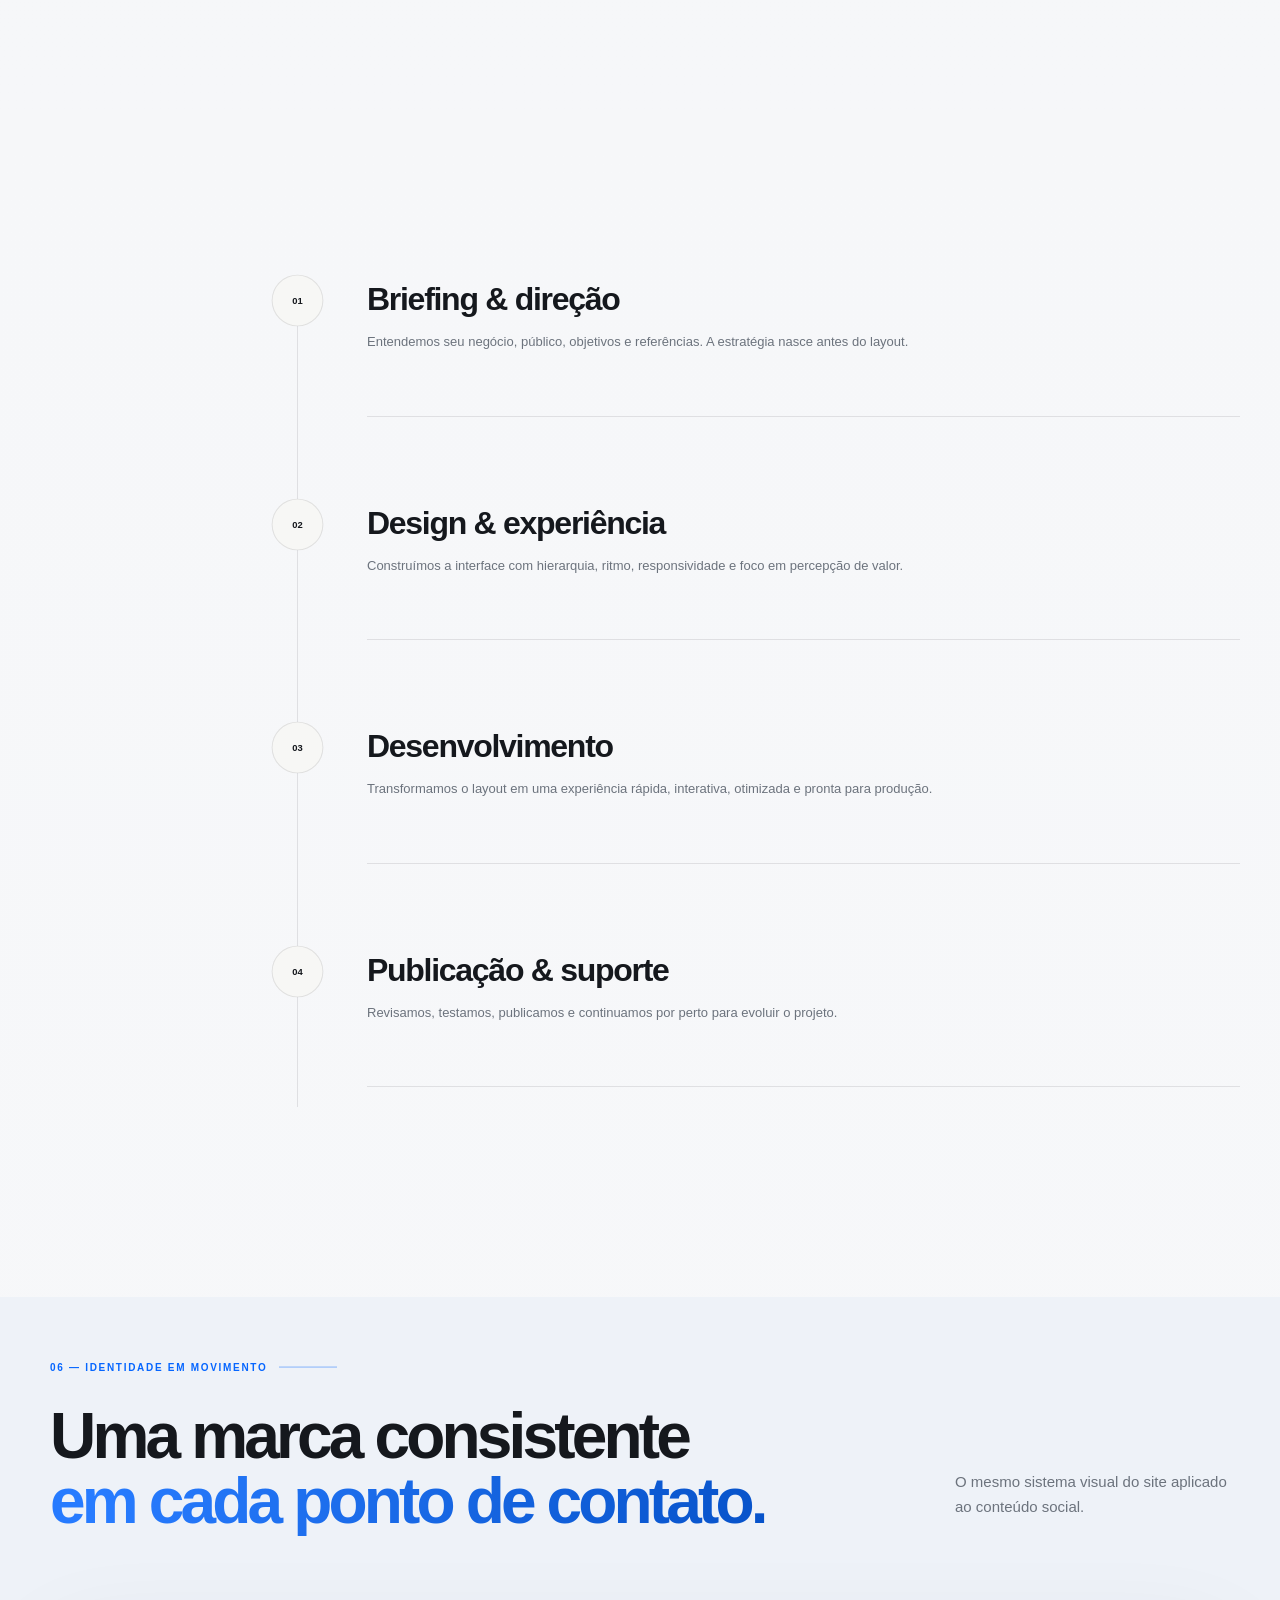
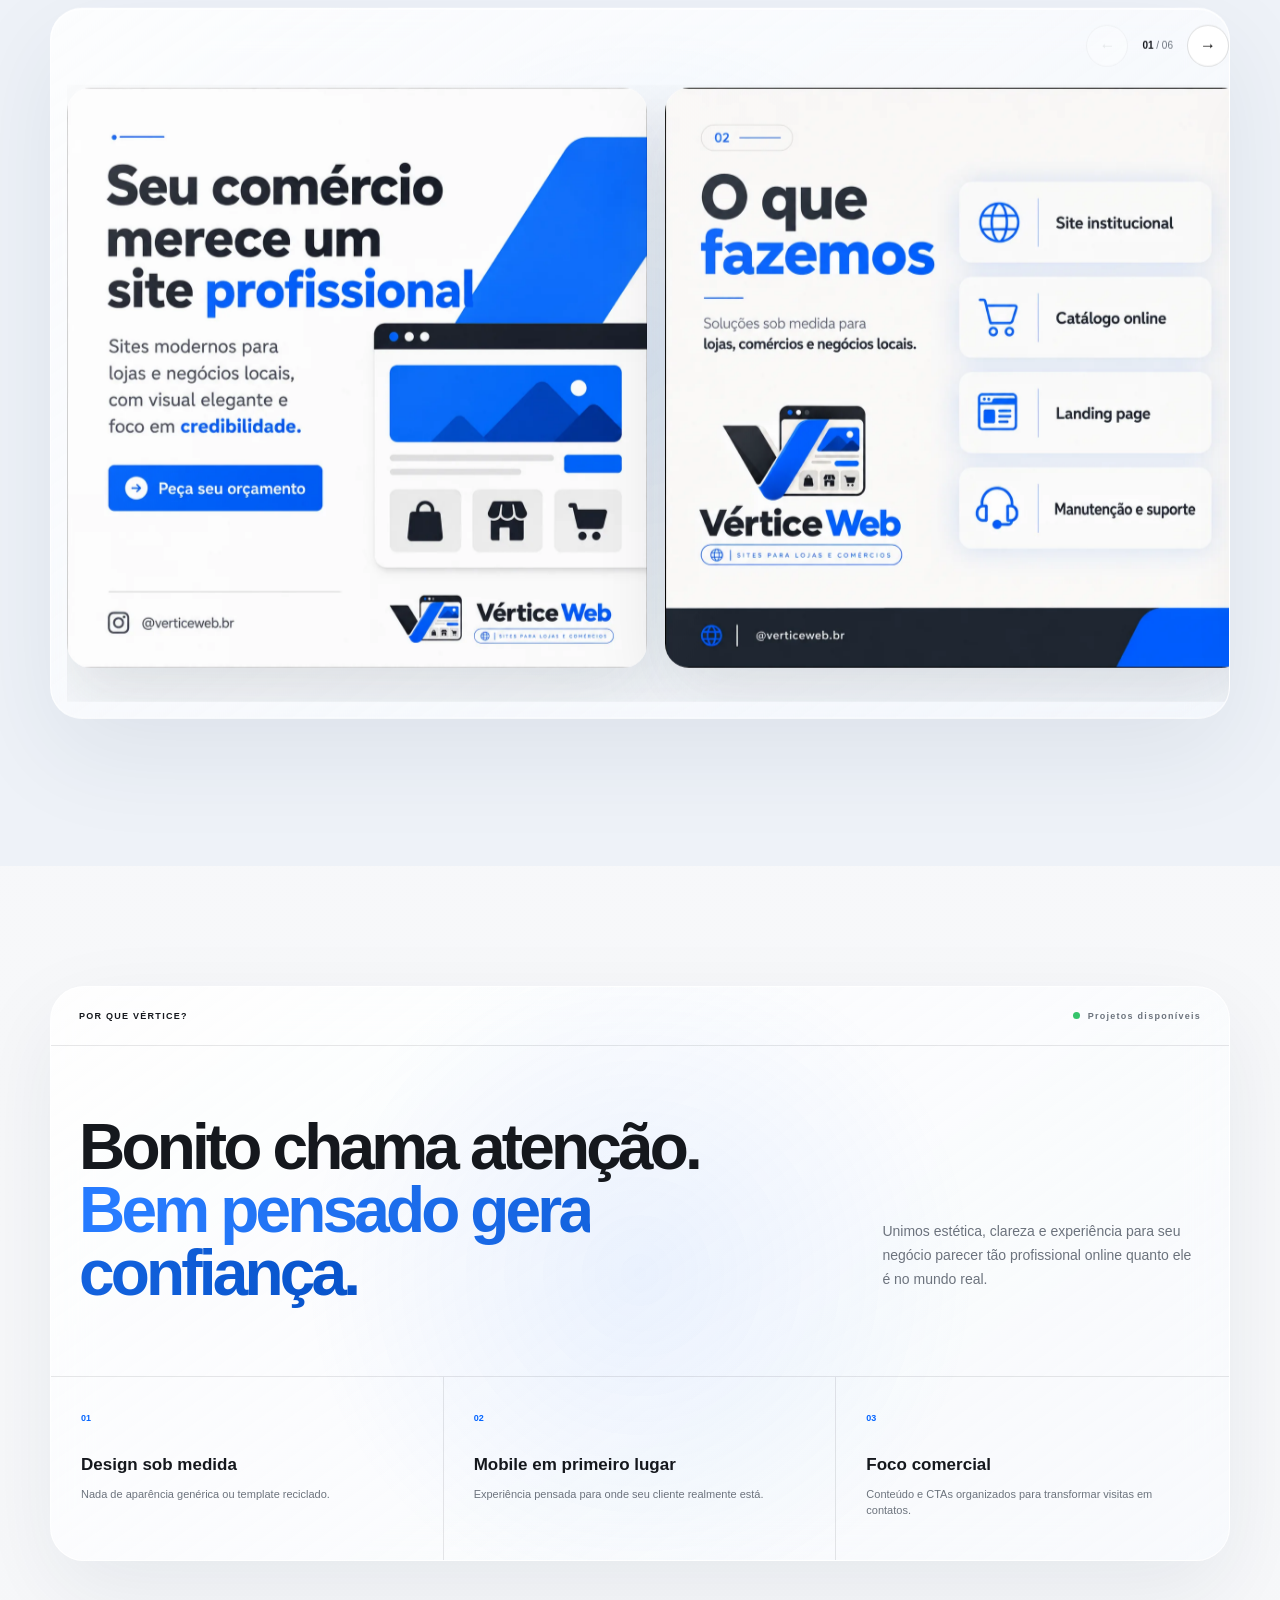
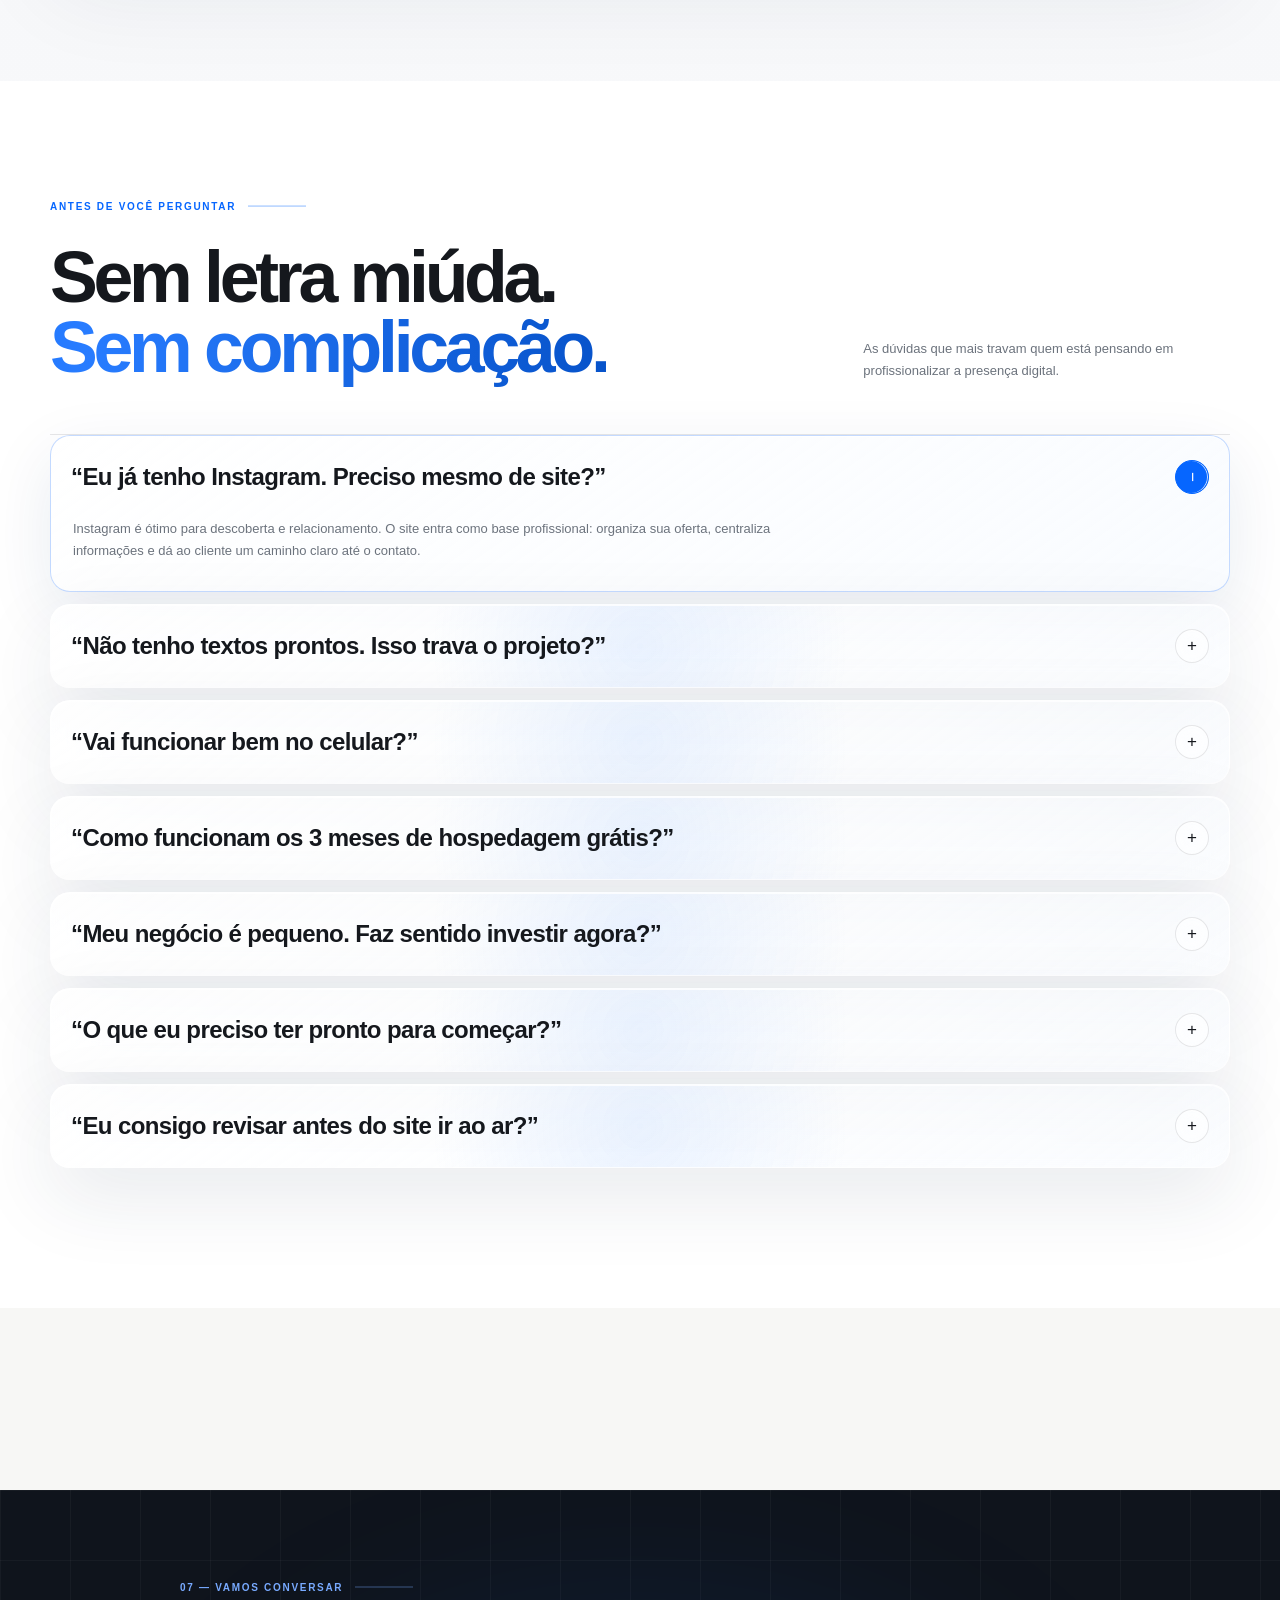
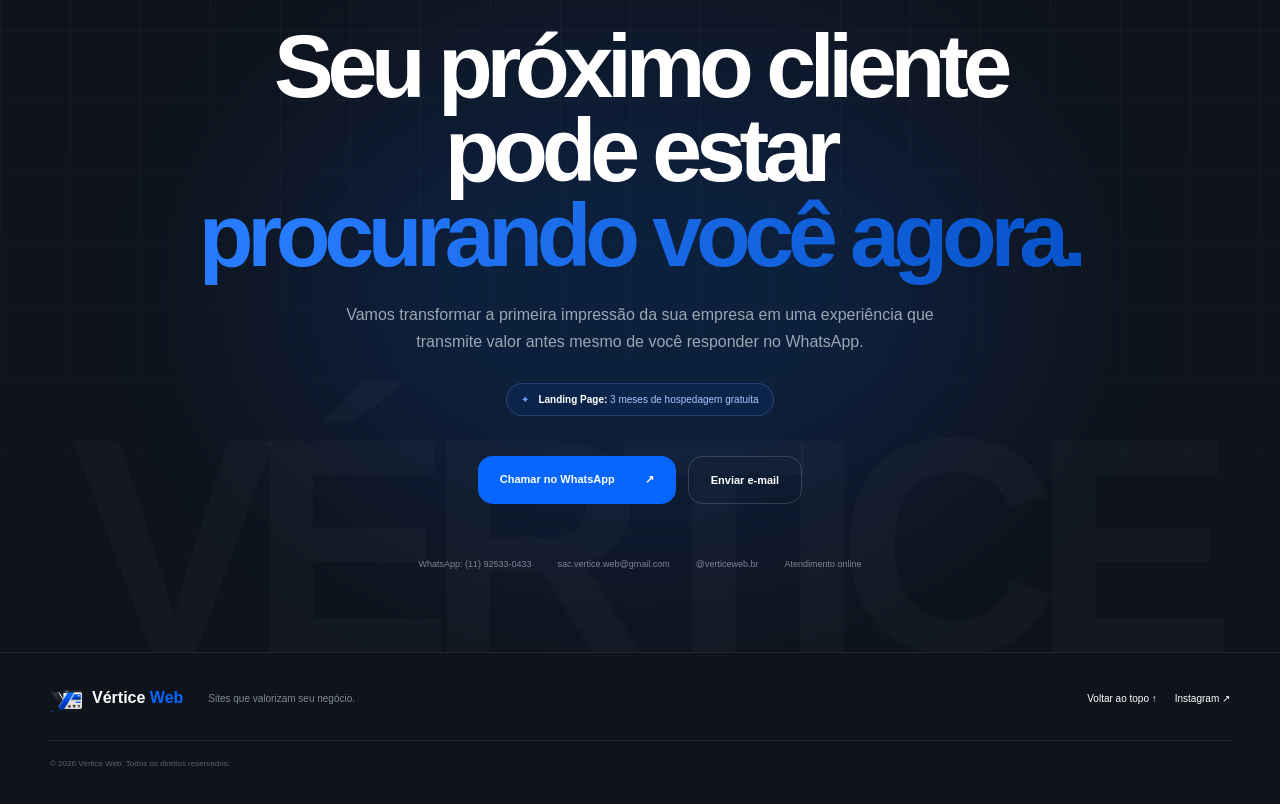
==== commit 9787f36b: "Add files via upload" ====
--- a/index.html
+++ b/index.html
@@ -262,7 +262,7 @@
 </div>
 <div aria-hidden="true" class="live-scan"></div>
 <span class="live-badge spark-real-badge"><i></i> PROJETO REAL</span>
-<a aria-label="Abrir Spark / WeSafe" class="live-open" href="https://wesafe-c7kg.onrender.com" rel="noopener" target="_blank">Abrir Spark <b>↗</b></a>
+<a aria-label="Abrir Spark / WeSafe" class="live-open" href="#spark-live">Usar sistema <b>↓</b></a>
 </div>
 </div>
 <div class="project-body">
@@ -270,7 +270,7 @@
 <h3>SPARK / WeSafe</h3>
 <p class="project-summary">Uma experiência de navegação criada para ir além da rota mais curta. O projeto organiza contexto urbano, leitura de trajeto e decisões de navegação em uma interface pensada para uso real.</p>
 <div class="project-thinking"><div><b>Desafio</b><p>Transformar informações complexas de rota em uma experiência simples de consultar.</p></div><div><b>Solução</b><p>Interface mobile-first, leitura visual do trajeto e navegação centrada no contexto.</p></div><div><b>Resultado</b><p>Um produto digital com identidade própria, foco em mobilidade e experiência de uso.</p></div></div>
-<div class="project-footer"><div><span>Mapas</span><span>Mobile-first</span><span>Produto digital</span></div><div class="project-actions"><a class="project-intent" href="#projeto-ideal">Quero algo nesse nível</a><a href="https://wesafe-c7kg.onrender.com" rel="noopener" target="_blank">Ver projeto <b>↗</b></a></div></div>
+<div class="project-footer"><div><span>Mapas</span><span>Mobile-first</span><span>Produto digital</span></div><div class="project-actions"><a class="project-intent" href="#projeto-ideal">Quero algo nesse nível</a><a href="#spark-live">Usar sistema <b>↓</b></a></div></div>
 </div>
 </article>
 
@@ -318,7 +318,54 @@
 
 </div>
 <div class="portfolio-trust reveal glass-reactive"><div><span>04</span><p><b>direções próprias</b> apresentadas para mostrar amplitude visual e técnica.</p></div><div><span>100%</span><p><b>responsivos</b> e pensados para experiências reais em diferentes segmentos.</p></div><a class="magnetic" href="#contato">Quero algo com a cara do meu negócio <b>↗</b></a></div>
-</section><section class="project-match section-pad" id="projeto-ideal">
+</section>
+<section class="spark-live-section section-pad" id="spark-live">
+  <div class="spark-live-heading reveal">
+    <div>
+      <div class="section-index lightish">PROJETO EM DESTAQUE — SPARK / WESAFE</div>
+      <div class="spark-live-status"><i></i> SISTEMA INTEGRADO</div>
+      <h2>Use o Spark <span>sem sair da Vértice.</span></h2>
+    </div>
+    <p>Esta área carrega o sistema real do Spark / WeSafe dentro do próprio site. Você pode navegar, testar a interface e usar os recursos disponíveis sem abrir outra página.</p>
+  </div>
+
+  <div class="spark-app-shell reveal glass-reactive" id="sparkAppShell">
+    <div class="spark-app-toolbar">
+      <div class="spark-app-brand">
+        <span class="spark-app-mark">S</span>
+        <div><b>SPARK</b><small>WE SAFE · SISTEMA AO VIVO</small></div>
+      </div>
+      <div class="spark-app-url"><i></i><span>wesafe-c7kg.onrender.com</span></div>
+      <div class="spark-app-actions">
+        <button id="sparkReload" type="button" title="Recarregar sistema">↻ <span>Recarregar</span></button>
+        <button id="sparkFullscreen" type="button" title="Tela cheia">⛶ <span>Tela cheia</span></button>
+        <a href="https://wesafe-c7kg.onrender.com" rel="noopener" target="_blank">Abrir fora <b>↗</b></a>
+      </div>
+    </div>
+
+    <div class="spark-app-stage" id="sparkAppStage">
+      <div class="spark-app-boot" id="sparkAppBoot" aria-hidden="true">
+        <div class="spark-boot-orbit"><i></i><i></i><i></i></div>
+        <strong>Conectando ao Spark</strong>
+        <span>Carregando o sistema dentro da Vértice…</span>
+      </div>
+      <iframe
+        id="sparkAppFrame"
+        src="https://wesafe-c7kg.onrender.com"
+        title="Spark / WeSafe — sistema integrado"
+        loading="eager"
+        allow="geolocation; fullscreen; clipboard-read; clipboard-write"
+        allowfullscreen
+        referrerpolicy="strict-origin-when-cross-origin"></iframe>
+    </div>
+
+    <div class="spark-app-foot">
+      <div><i></i><span>Experiência integrada à página</span></div>
+      <p>Se o servidor estiver iniciando ou impedir exibição incorporada, use <a href="https://wesafe-c7kg.onrender.com" rel="noopener" target="_blank">Abrir fora ↗</a>.</p>
+    </div>
+  </div>
+</section>
+<section class="project-match section-pad" id="projeto-ideal">
 <div class="match-shell reveal glass-reactive">
 <div class="match-heading">
 <div><div class="section-index lightish">04 — ENCONTRE SEU FORMATO</div><h2>Seu negócio não precisa de<br/><span>“qualquer site”.</span></h2></div>
--- a/styles.css
+++ b/styles.css
@@ -678,3 +678,34 @@
 .spark-preview-stats{display:flex;gap:7px;margin-top:auto}.spark-preview-stats span{border:1px solid rgba(117,164,226,.16);background:rgba(9,20,34,.7);backdrop-filter:blur(9px);padding:7px 9px;border-radius:999px;color:#7d8fa8;font-size:7px;font-weight:800;text-transform:uppercase;letter-spacing:.06em}.spark-preview-stats b{color:#4d91ff;margin-right:4px}
 .spark-real-badge i{background:#4d91ff;box-shadow:0 0 0 4px rgba(77,145,255,.12),0 0 15px rgba(77,145,255,.6)}
 @media(max-width:720px){.spark-preview-ui{padding:50px 22px 22px}.spark-preview-copy{max-width:88%}.spark-preview-copy strong{font-size:35px}.spark-preview-stats span{font-size:6px;padding:6px 7px}}
+
+
+/* ===== SPARK / WESAFE — SISTEMA INTEGRADO ===== */
+.spark-live-section{scroll-margin-top:92px;padding-top:130px;padding-bottom:145px;background:linear-gradient(180deg,#0b1119 0%,#0d141e 58%,#0a1018 100%);color:#f5f8ff;position:relative;overflow:hidden;isolation:isolate}
+.spark-live-section:before{content:"";position:absolute;inset:0;pointer-events:none;background:radial-gradient(circle at 82% 18%,rgba(29,112,255,.18),transparent 31rem),radial-gradient(circle at 10% 86%,rgba(6,102,255,.09),transparent 28rem),linear-gradient(rgba(110,151,211,.035) 1px,transparent 1px),linear-gradient(90deg,rgba(110,151,211,.035) 1px,transparent 1px);background-size:auto,auto,68px 68px,68px 68px;z-index:-1}
+.spark-live-heading{display:grid;grid-template-columns:1.15fr .55fr;gap:70px;align-items:end;margin-bottom:44px}
+.spark-live-heading h2{font-size:clamp(48px,6vw,84px);line-height:.95;letter-spacing:-.062em;margin:14px 0 0;max-width:850px}
+.spark-live-heading h2 span{display:block;color:#4b91ff}
+.spark-live-heading>p{margin:0;color:#8d9aab;font-size:14px;line-height:1.75;max-width:480px}
+.spark-live-status{display:inline-flex;align-items:center;gap:8px;border:1px solid rgba(91,153,255,.22);background:rgba(21,79,166,.12);padding:7px 10px;border-radius:999px;color:#8ab8ff;font-size:8px;font-weight:900;letter-spacing:.15em}
+.spark-live-status i{width:7px;height:7px;border-radius:50%;background:#4b91ff;box-shadow:0 0 0 5px rgba(75,145,255,.1),0 0 20px rgba(75,145,255,.65);animation:sparkPulse 1.8s ease-in-out infinite}
+@keyframes sparkPulse{50%{box-shadow:0 0 0 9px rgba(75,145,255,0),0 0 26px rgba(75,145,255,.85)}}
+.spark-app-shell{border:1px solid rgba(99,139,194,.18);border-radius:28px;overflow:hidden;background:linear-gradient(145deg,rgba(16,25,38,.94),rgba(7,12,19,.92));box-shadow:0 46px 130px rgba(0,0,0,.42),0 0 0 1px rgba(56,130,255,.03),inset 0 1px 0 rgba(255,255,255,.055);position:relative}
+.spark-app-shell:before{content:"";position:absolute;inset:-1px;pointer-events:none;border-radius:inherit;background:radial-gradient(700px circle at var(--glass-x,50%) var(--glass-y,20%),rgba(56,133,255,.12),transparent 58%);z-index:4;mix-blend-mode:screen}
+.spark-app-toolbar{min-height:64px;display:grid;grid-template-columns:auto 1fr auto;align-items:center;gap:18px;padding:10px 14px 10px 18px;border-bottom:1px solid rgba(255,255,255,.08);background:rgba(9,15,23,.9);position:relative;z-index:5}
+.spark-app-brand{display:flex;align-items:center;gap:10px}.spark-app-mark{width:38px;height:38px;border-radius:12px;display:grid;place-items:center;background:linear-gradient(145deg,#1778ff,#0640a7);color:#fff;font-weight:950;font-size:16px;box-shadow:0 9px 26px rgba(26,111,255,.26),inset 0 1px 0 rgba(255,255,255,.25)}
+.spark-app-brand>div{display:grid;line-height:1}.spark-app-brand b{font-size:11px;letter-spacing:.15em}.spark-app-brand small{font-size:6px;color:#6e86a6;letter-spacing:.13em;margin-top:5px;font-weight:800}
+.spark-app-url{justify-self:center;min-width:min(410px,100%);height:34px;border:1px solid rgba(255,255,255,.08);background:#07101a;border-radius:9px;display:flex;align-items:center;gap:8px;padding:0 12px;color:#6f8199;font-size:8px;letter-spacing:.03em}.spark-app-url i{width:6px;height:6px;border-radius:50%;background:#31c879;box-shadow:0 0 0 4px rgba(49,200,121,.09)}
+.spark-app-actions{display:flex;align-items:center;gap:6px}.spark-app-actions button,.spark-app-actions a{height:36px;padding:0 11px;border-radius:10px;border:1px solid rgba(255,255,255,.09);background:#0b1521;color:#8fa6c3;font-size:8px;font-weight:850;display:inline-flex;align-items:center;gap:7px;transition:.25s}.spark-app-actions button:hover,.spark-app-actions a:hover{background:#10213a;border-color:rgba(78,145,255,.45);color:#fff}.spark-app-actions a b{color:#5598ff}
+.spark-app-stage{position:relative;height:clamp(620px,74vh,880px);background:#050b12;overflow:hidden}
+.spark-app-stage iframe{display:block;width:100%;height:100%;border:0;background:#fff;position:relative;z-index:2}
+.spark-app-boot{position:absolute;inset:0;z-index:3;display:grid;place-items:center;align-content:center;gap:12px;text-align:center;background:radial-gradient(circle at 50% 45%,rgba(31,112,255,.12),transparent 22rem),#07101a;transition:opacity .55s ease,visibility .55s ease}
+.spark-app-boot.is-hidden{opacity:0;visibility:hidden;pointer-events:none}
+.spark-app-boot strong{font-size:15px;letter-spacing:-.02em}.spark-app-boot>span{font-size:9px;color:#6f8199}
+.spark-boot-orbit{width:64px;height:64px;border:1px solid rgba(75,145,255,.18);border-radius:50%;position:relative;margin-bottom:4px;animation:sparkOrbit 2.6s linear infinite}.spark-boot-orbit i{position:absolute;width:8px;height:8px;border-radius:50%;background:#4d91ff;box-shadow:0 0 18px rgba(77,145,255,.75)}.spark-boot-orbit i:nth-child(1){left:50%;top:-4px}.spark-boot-orbit i:nth-child(2){right:2px;bottom:10px;width:5px;height:5px;opacity:.7}.spark-boot-orbit i:nth-child(3){left:4px;bottom:8px;width:4px;height:4px;opacity:.45}@keyframes sparkOrbit{to{transform:rotate(360deg)}}
+.spark-app-foot{min-height:54px;padding:11px 17px;display:flex;justify-content:space-between;gap:24px;align-items:center;border-top:1px solid rgba(255,255,255,.07);background:#08111b;color:#687b93;position:relative;z-index:5}.spark-app-foot>div{display:flex;gap:8px;align-items:center;font-size:8px;font-weight:800;letter-spacing:.08em;text-transform:uppercase}.spark-app-foot>div i{width:7px;height:7px;border-radius:50%;background:#31c879;box-shadow:0 0 12px rgba(49,200,121,.55)}.spark-app-foot p{margin:0;font-size:8px}.spark-app-foot a{color:#7eafff;font-weight:850}
+.spark-app-shell:fullscreen{border-radius:0;background:#050b12}.spark-app-shell:fullscreen .spark-app-stage{height:calc(100vh - 118px)}
+@media(max-width:980px){.spark-live-heading{grid-template-columns:1fr;gap:22px}.spark-live-heading>p{max-width:680px}.spark-app-toolbar{grid-template-columns:auto 1fr}.spark-app-url{display:none}.spark-app-actions{justify-self:end}.spark-app-stage{height:720px}}
+@media(max-width:720px){.spark-live-section{padding-top:90px;padding-bottom:95px}.spark-live-heading h2{font-size:clamp(46px,13vw,64px)}.spark-app-shell{border-radius:20px}.spark-app-toolbar{grid-template-columns:1fr auto;padding:9px 10px 9px 12px}.spark-app-brand small{display:none}.spark-app-actions button span,.spark-app-actions a{font-size:0}.spark-app-actions button{width:36px;padding:0;justify-content:center;font-size:13px}.spark-app-actions a{width:36px;padding:0;justify-content:center}.spark-app-actions a b{font-size:13px}.spark-app-stage{height:680px}.spark-app-foot{align-items:flex-start;flex-direction:column;gap:5px;padding:10px 12px}.spark-app-foot p{line-height:1.5}}
+@media(max-width:420px){.spark-live-section{padding-left:16px;padding-right:16px}.spark-live-heading{margin-bottom:28px}.spark-app-stage{height:620px}.spark-app-mark{width:34px;height:34px}.spark-app-brand b{font-size:10px}}
+@media(prefers-reduced-motion:reduce){.spark-live-status i,.spark-boot-orbit{animation:none!important}}
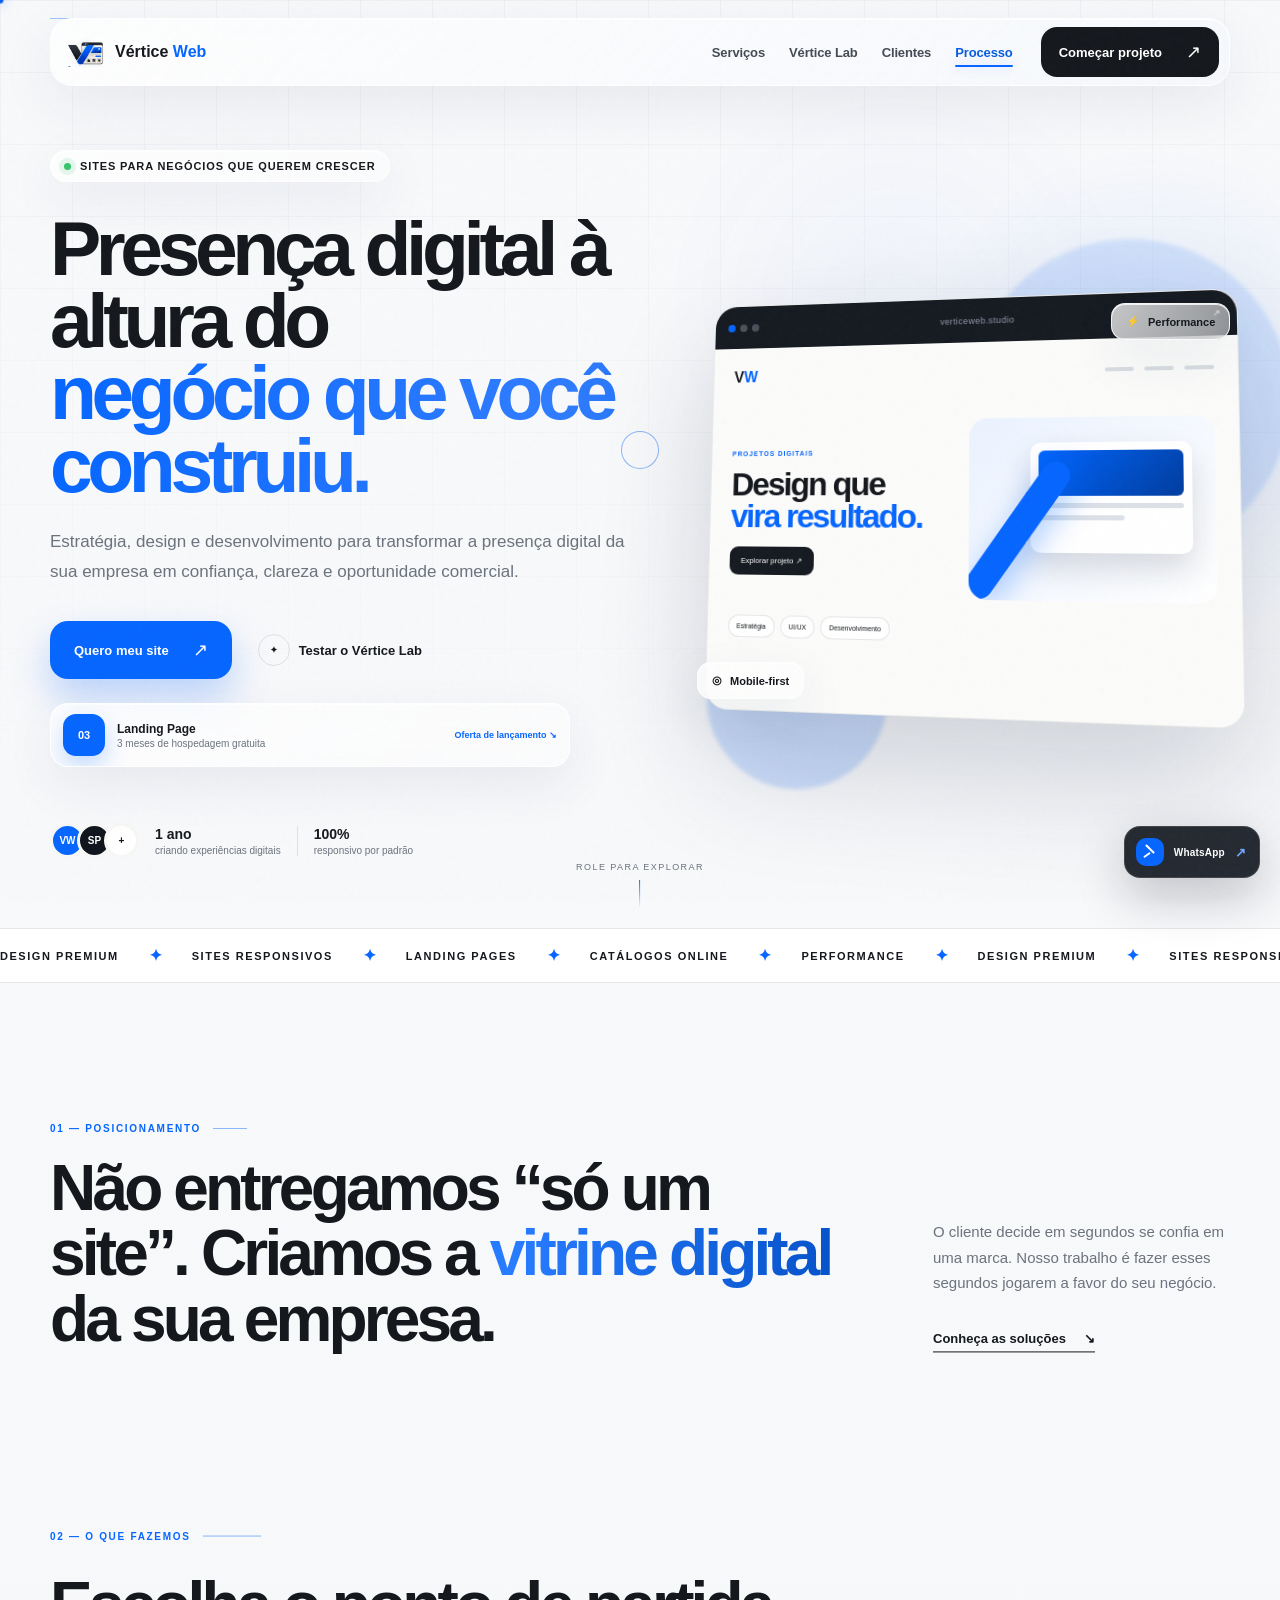
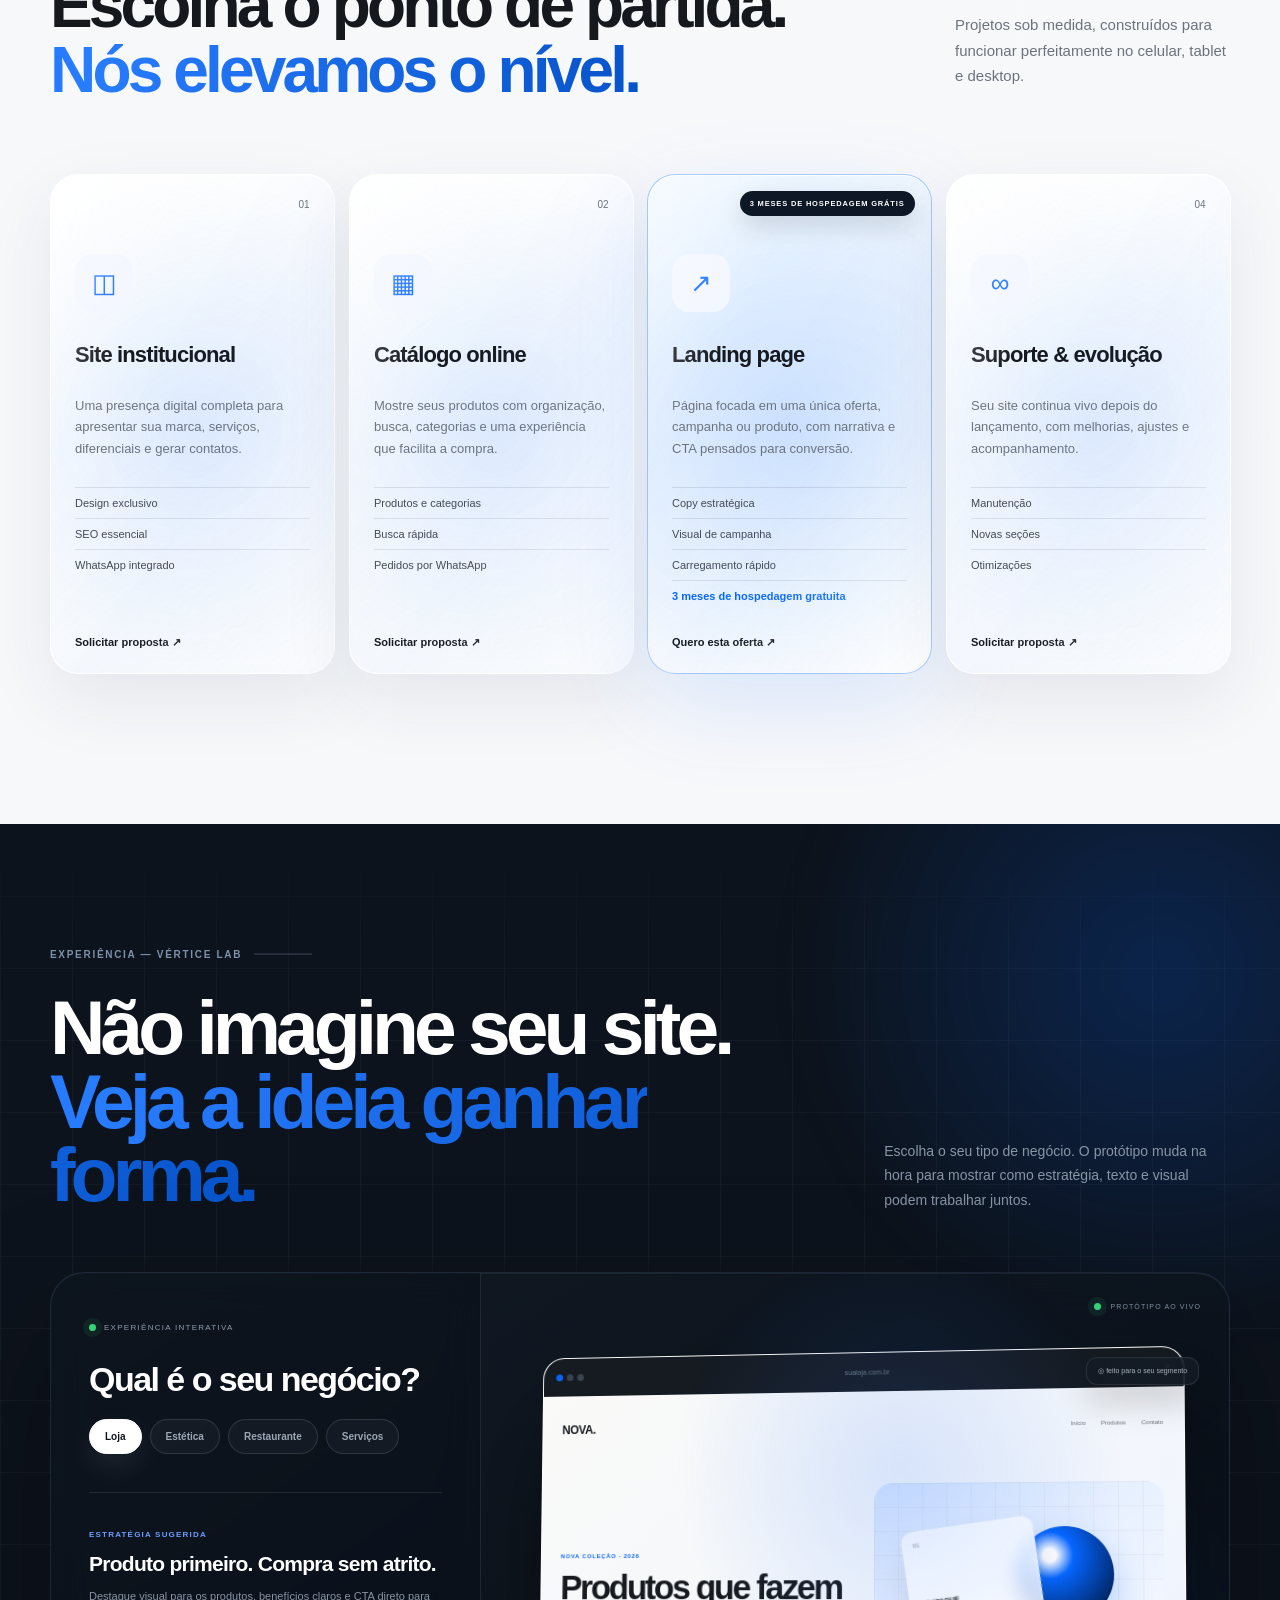
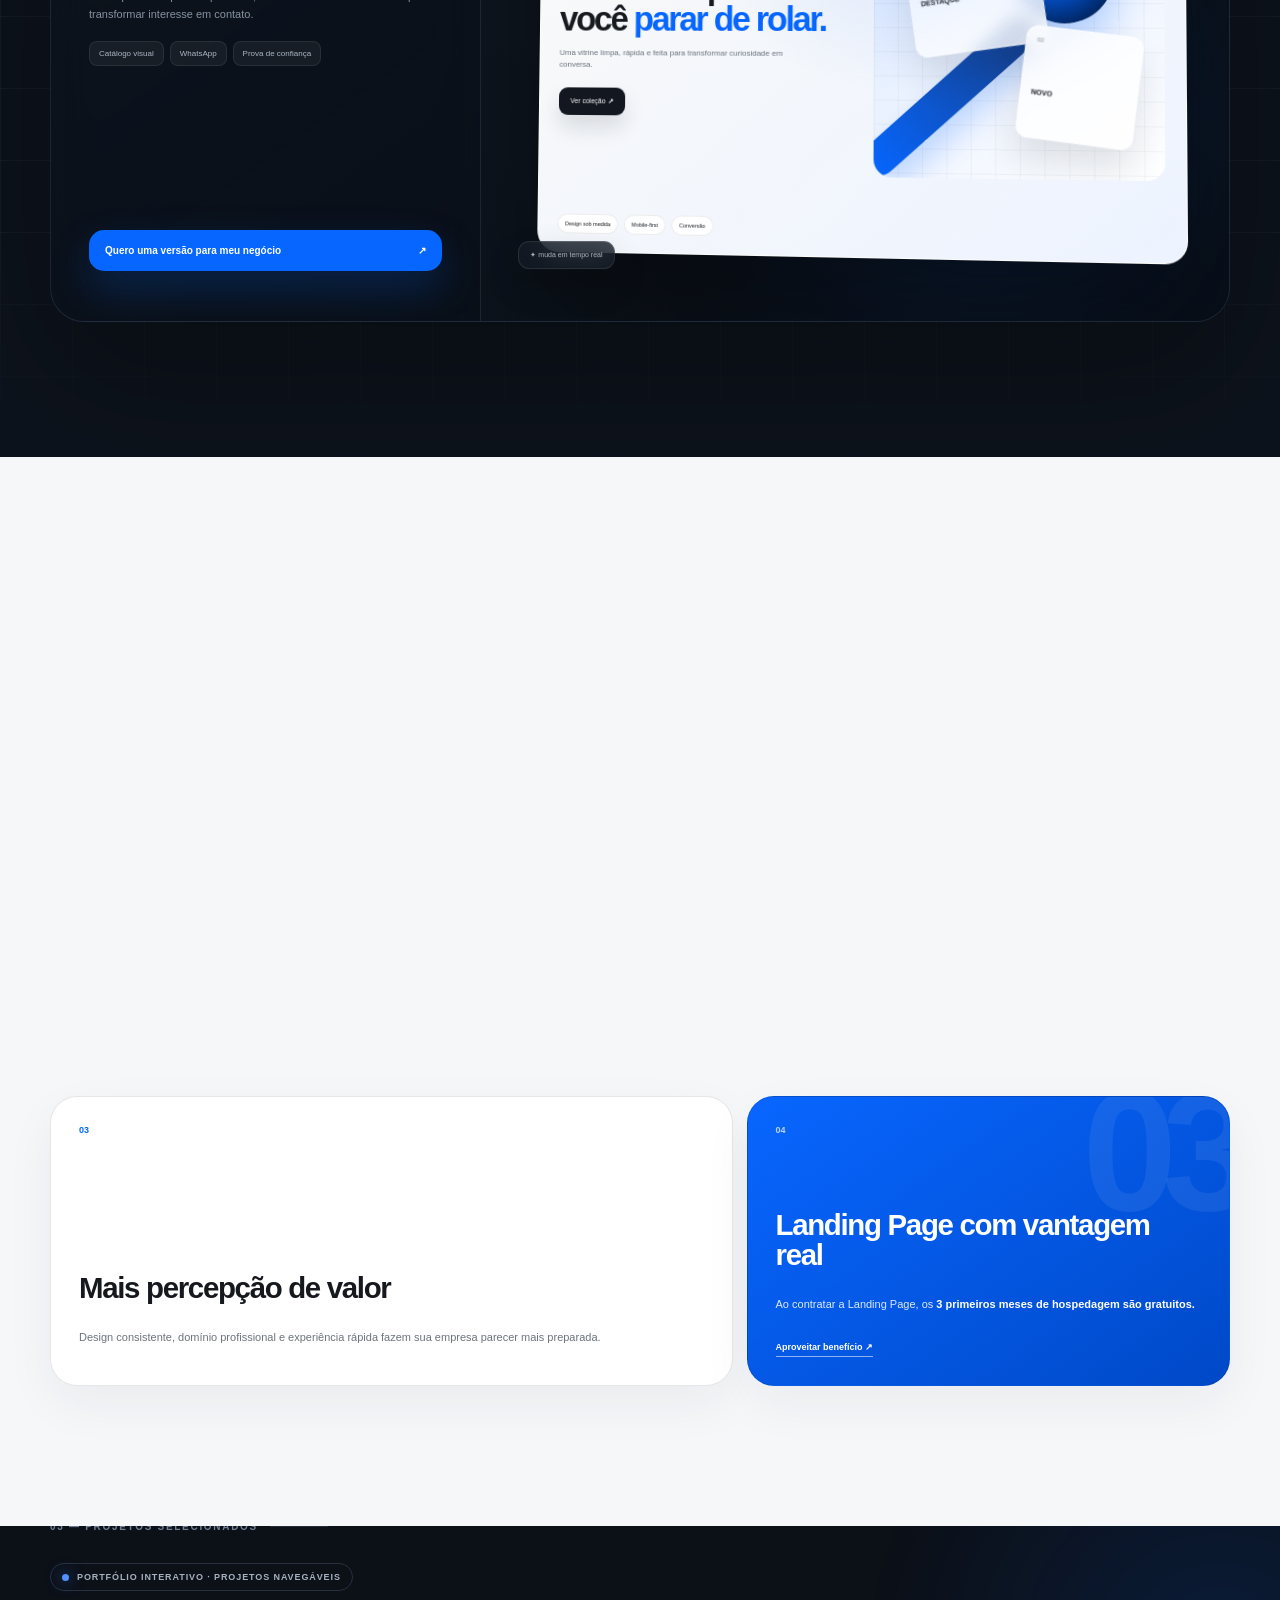
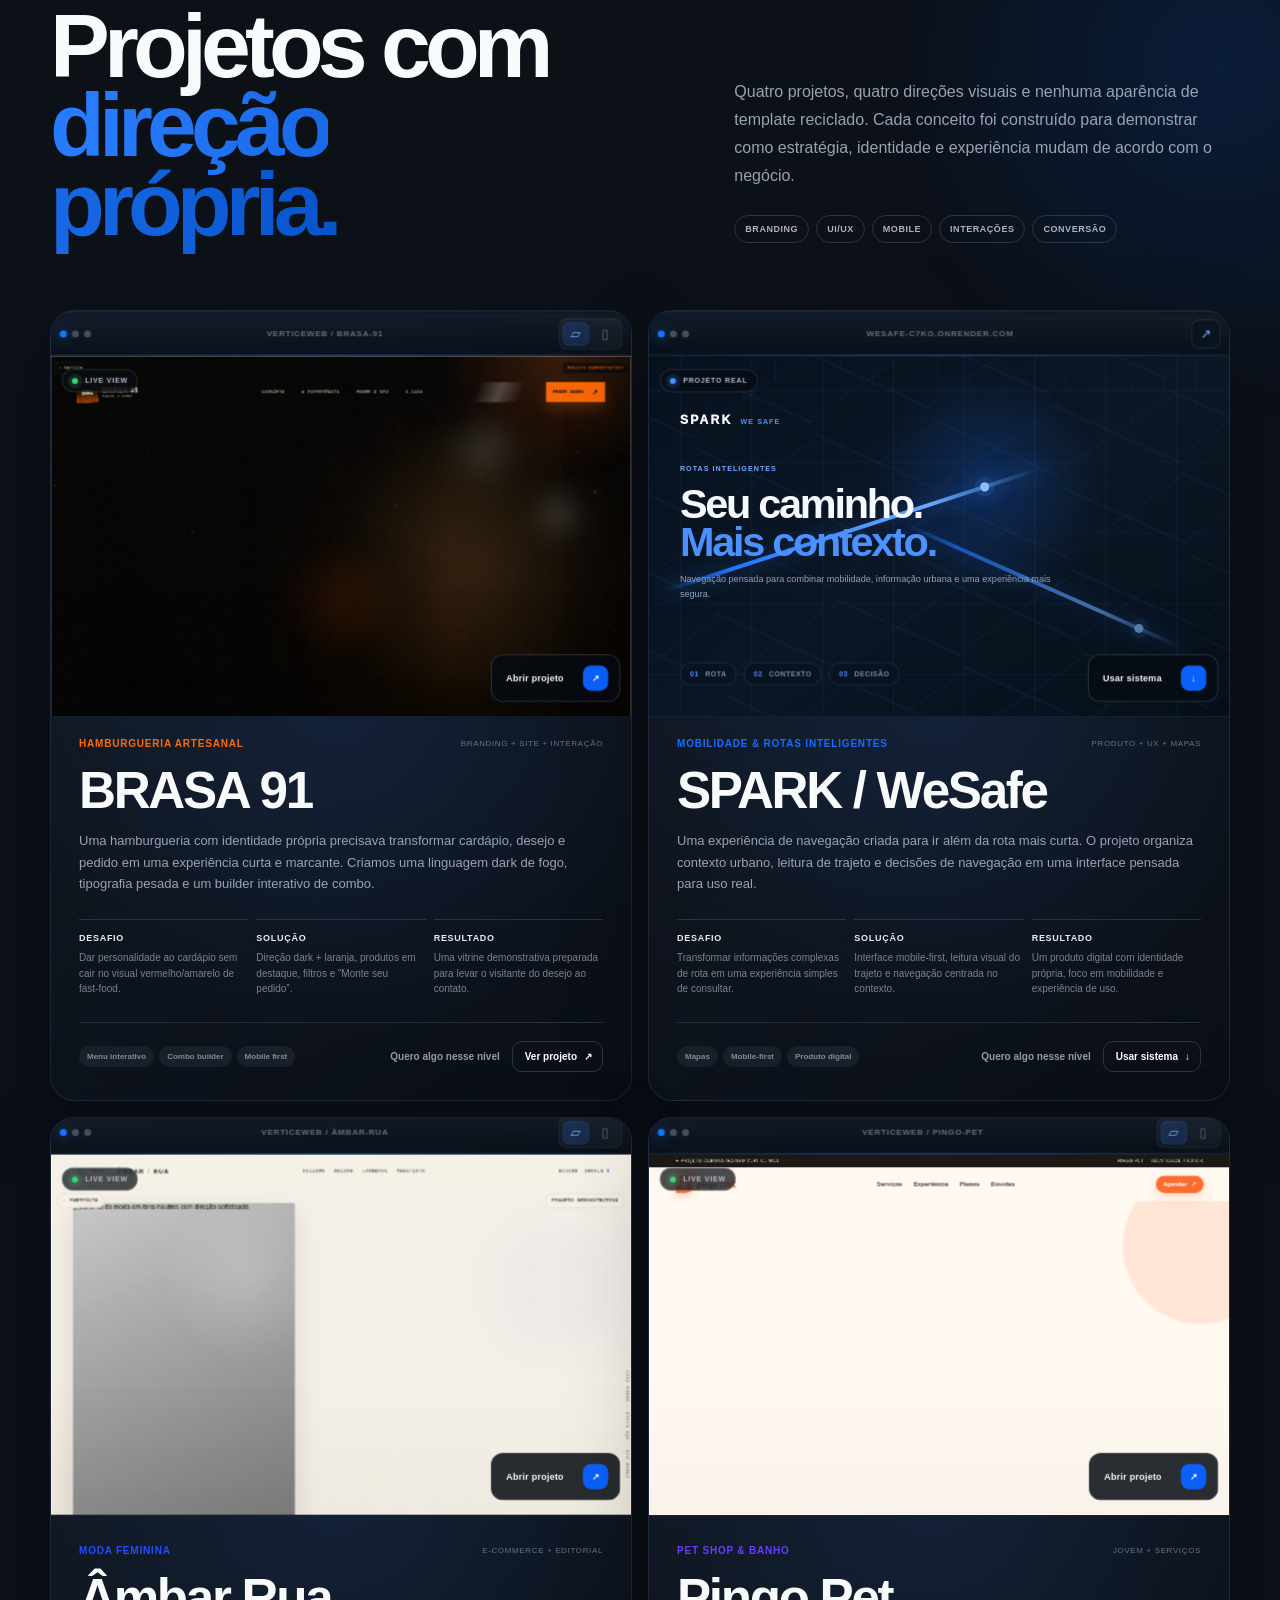
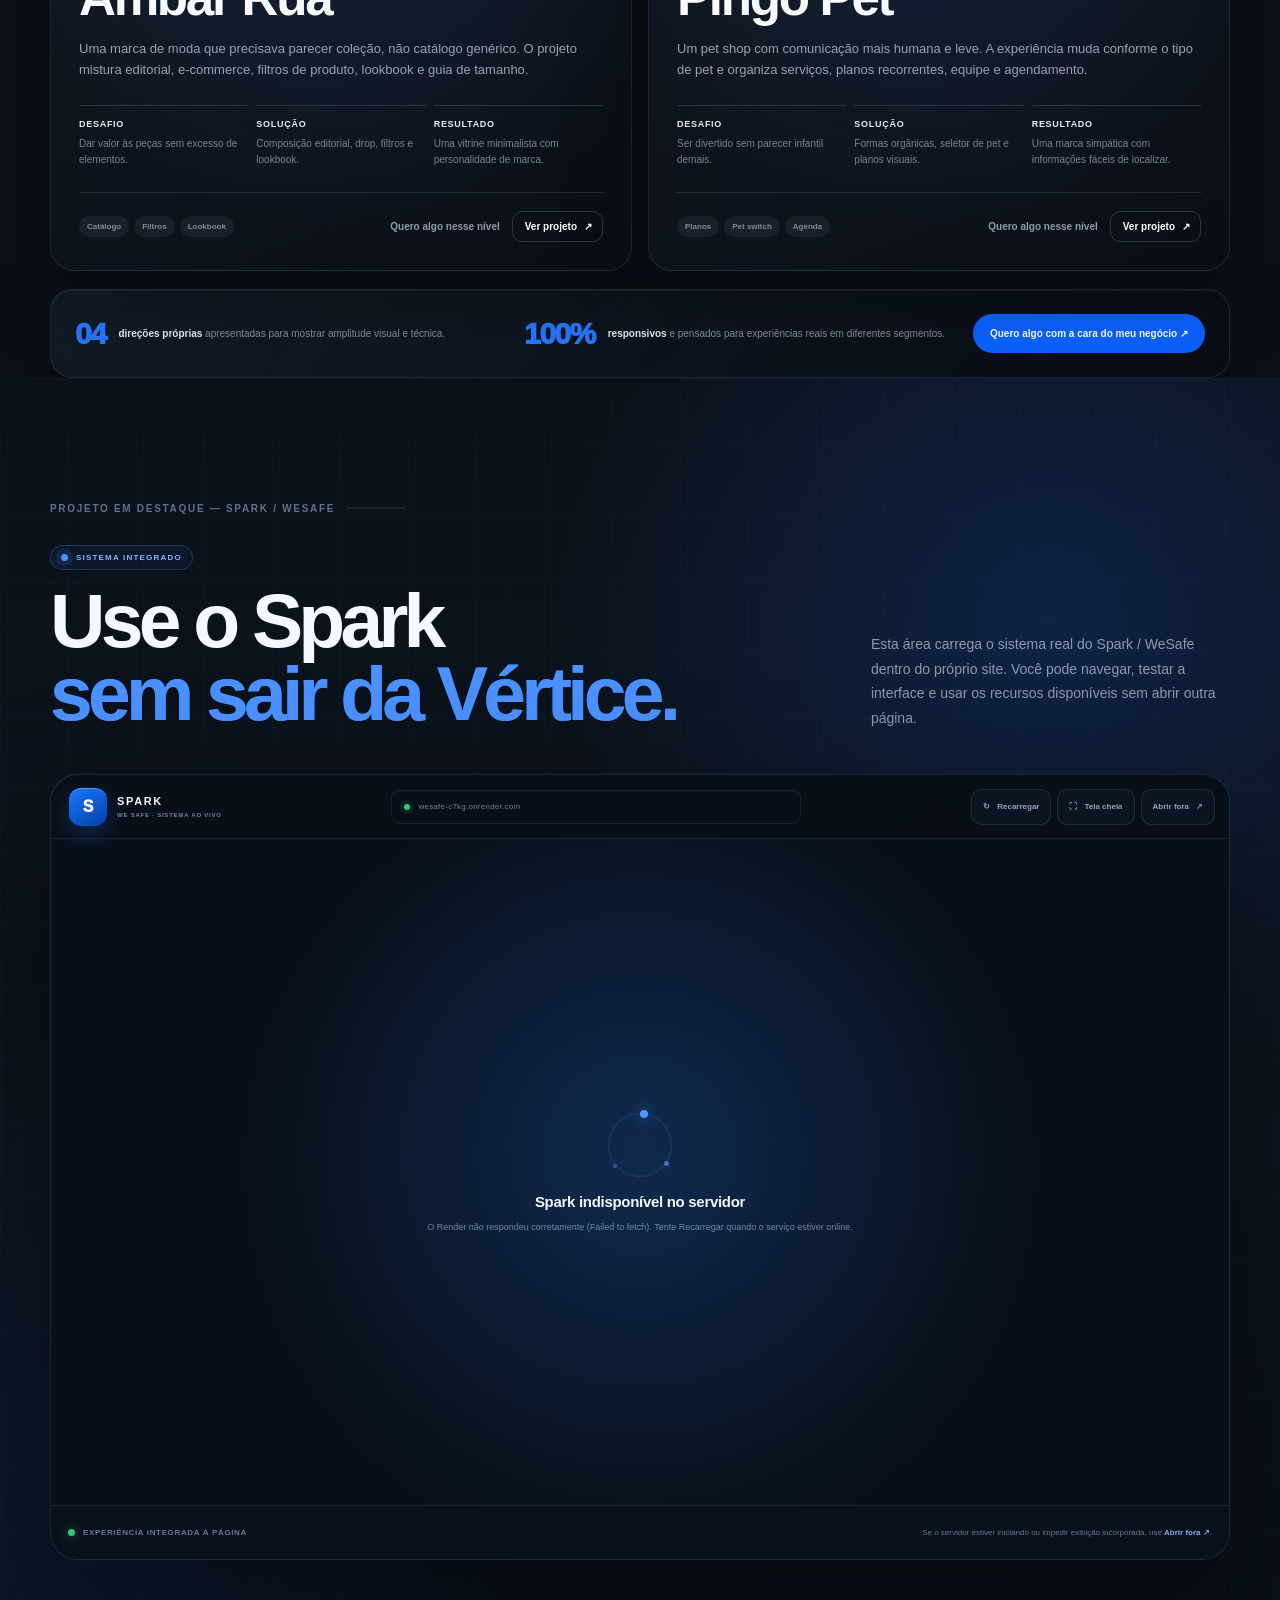
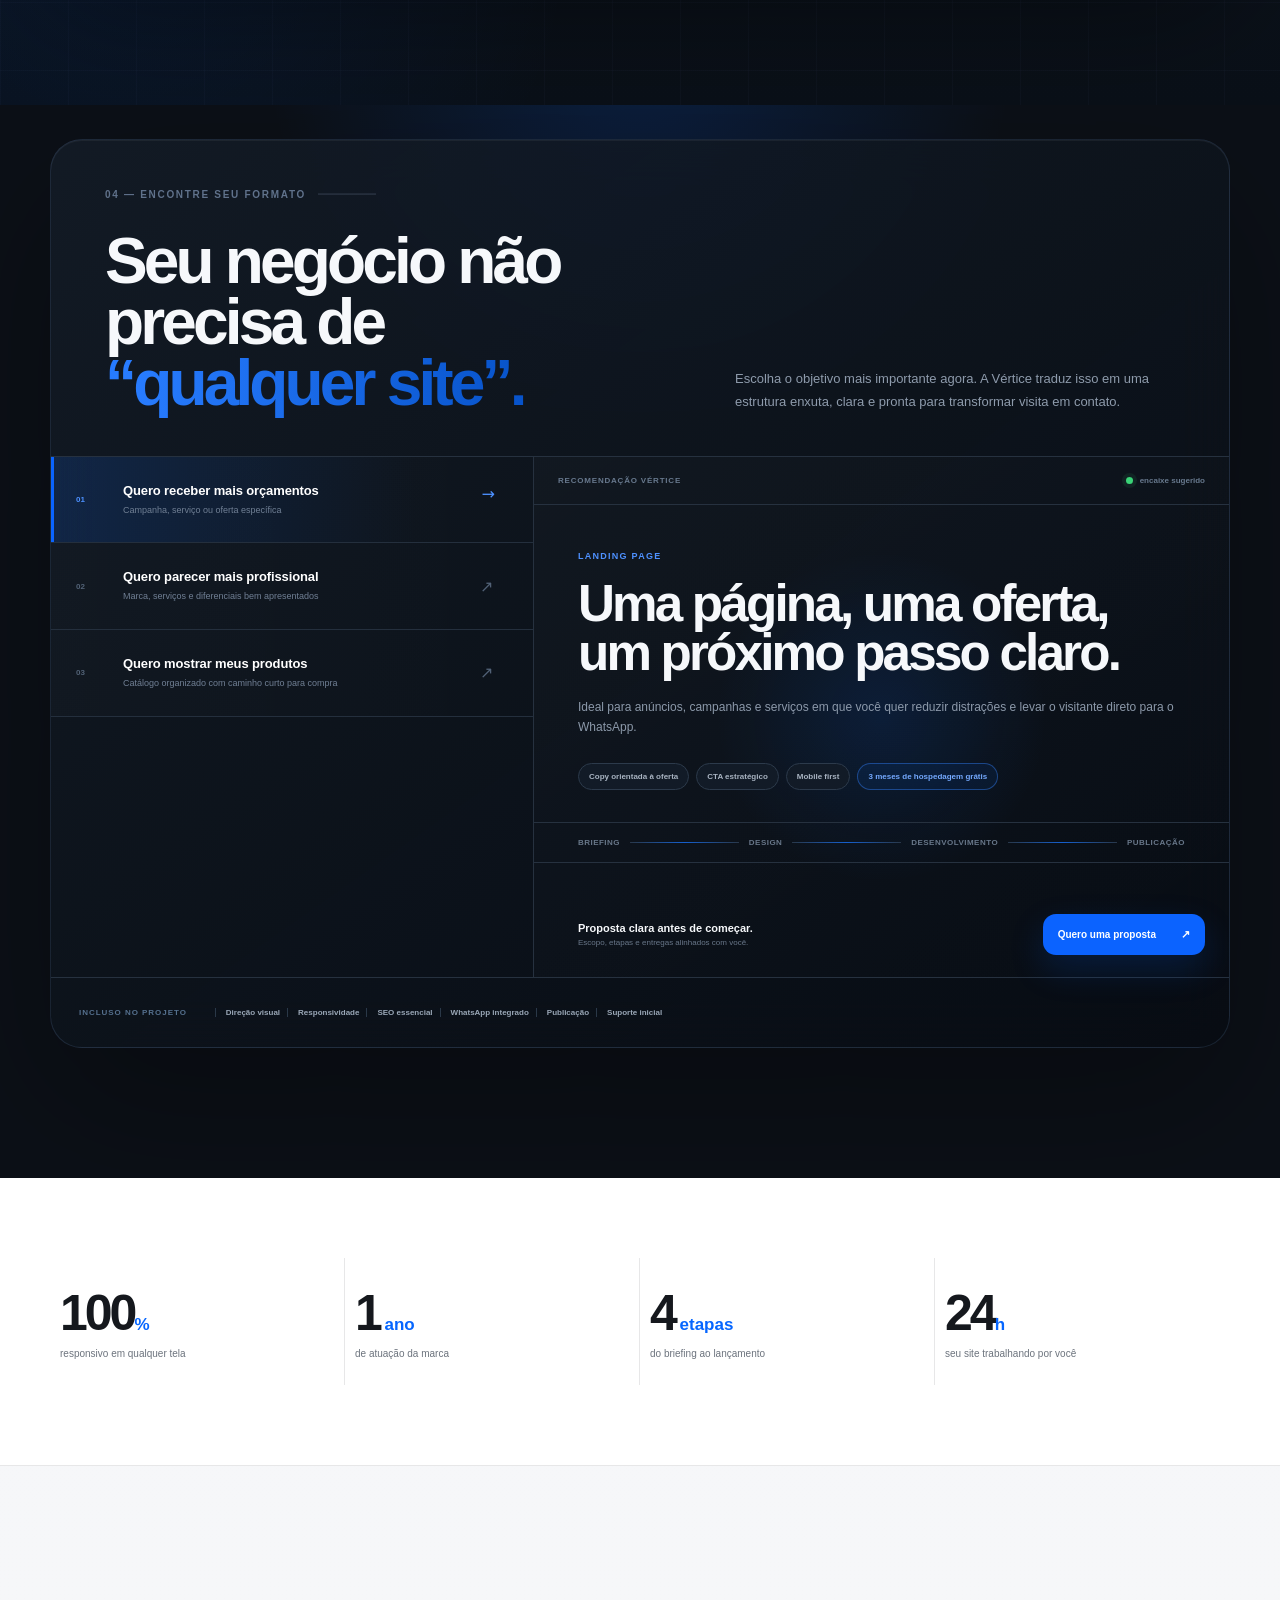
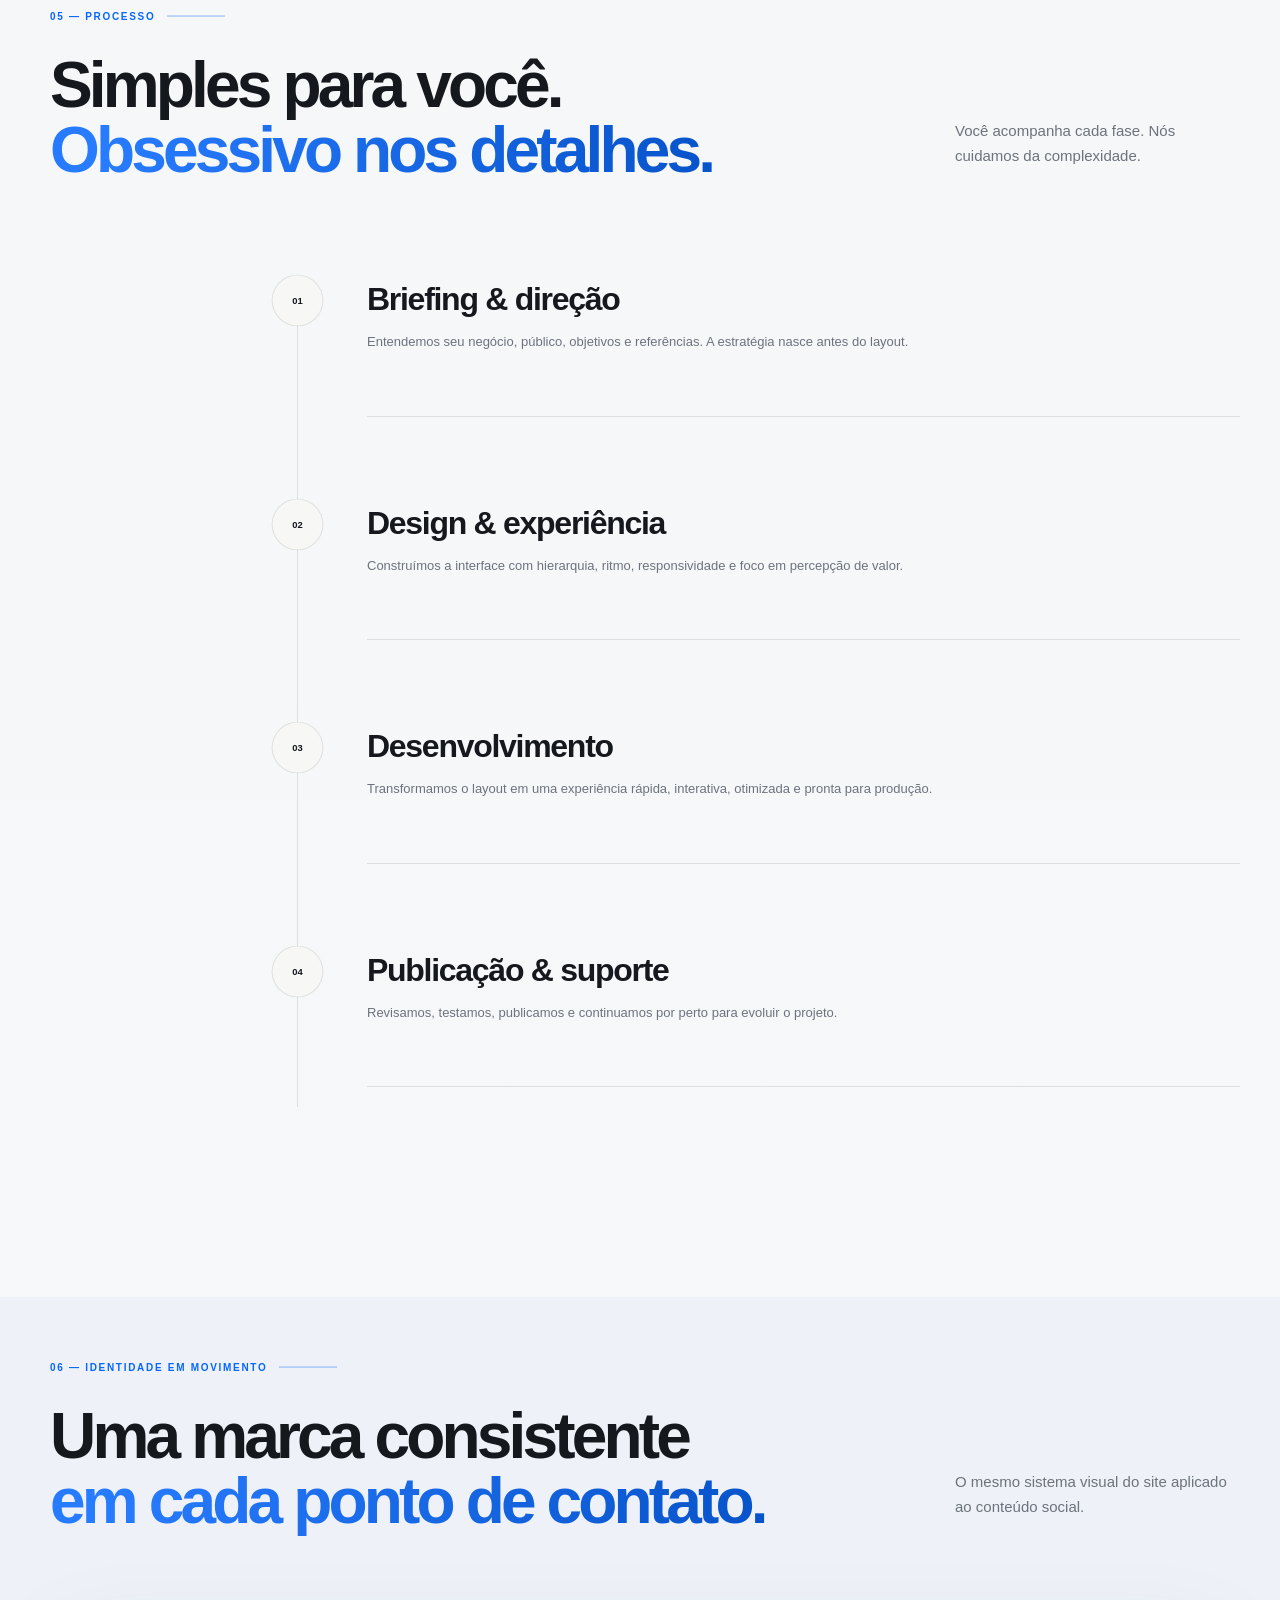
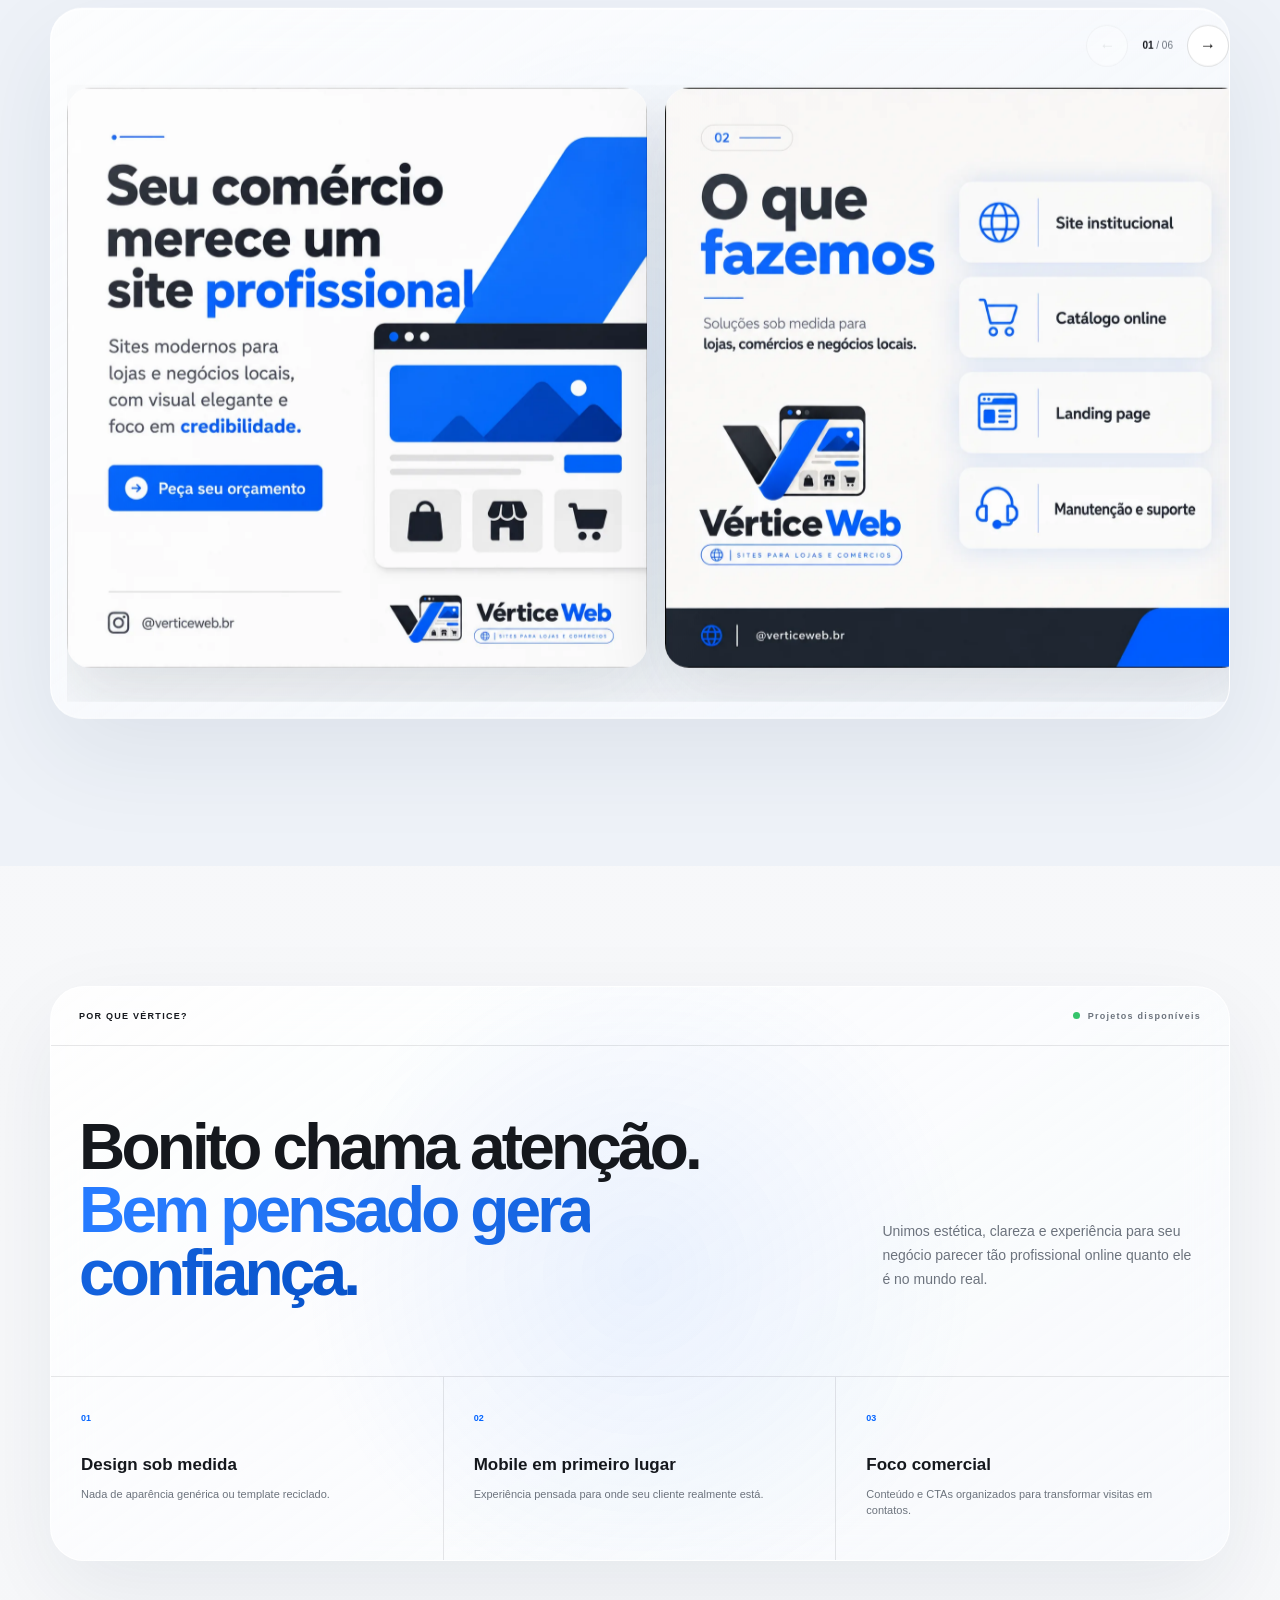
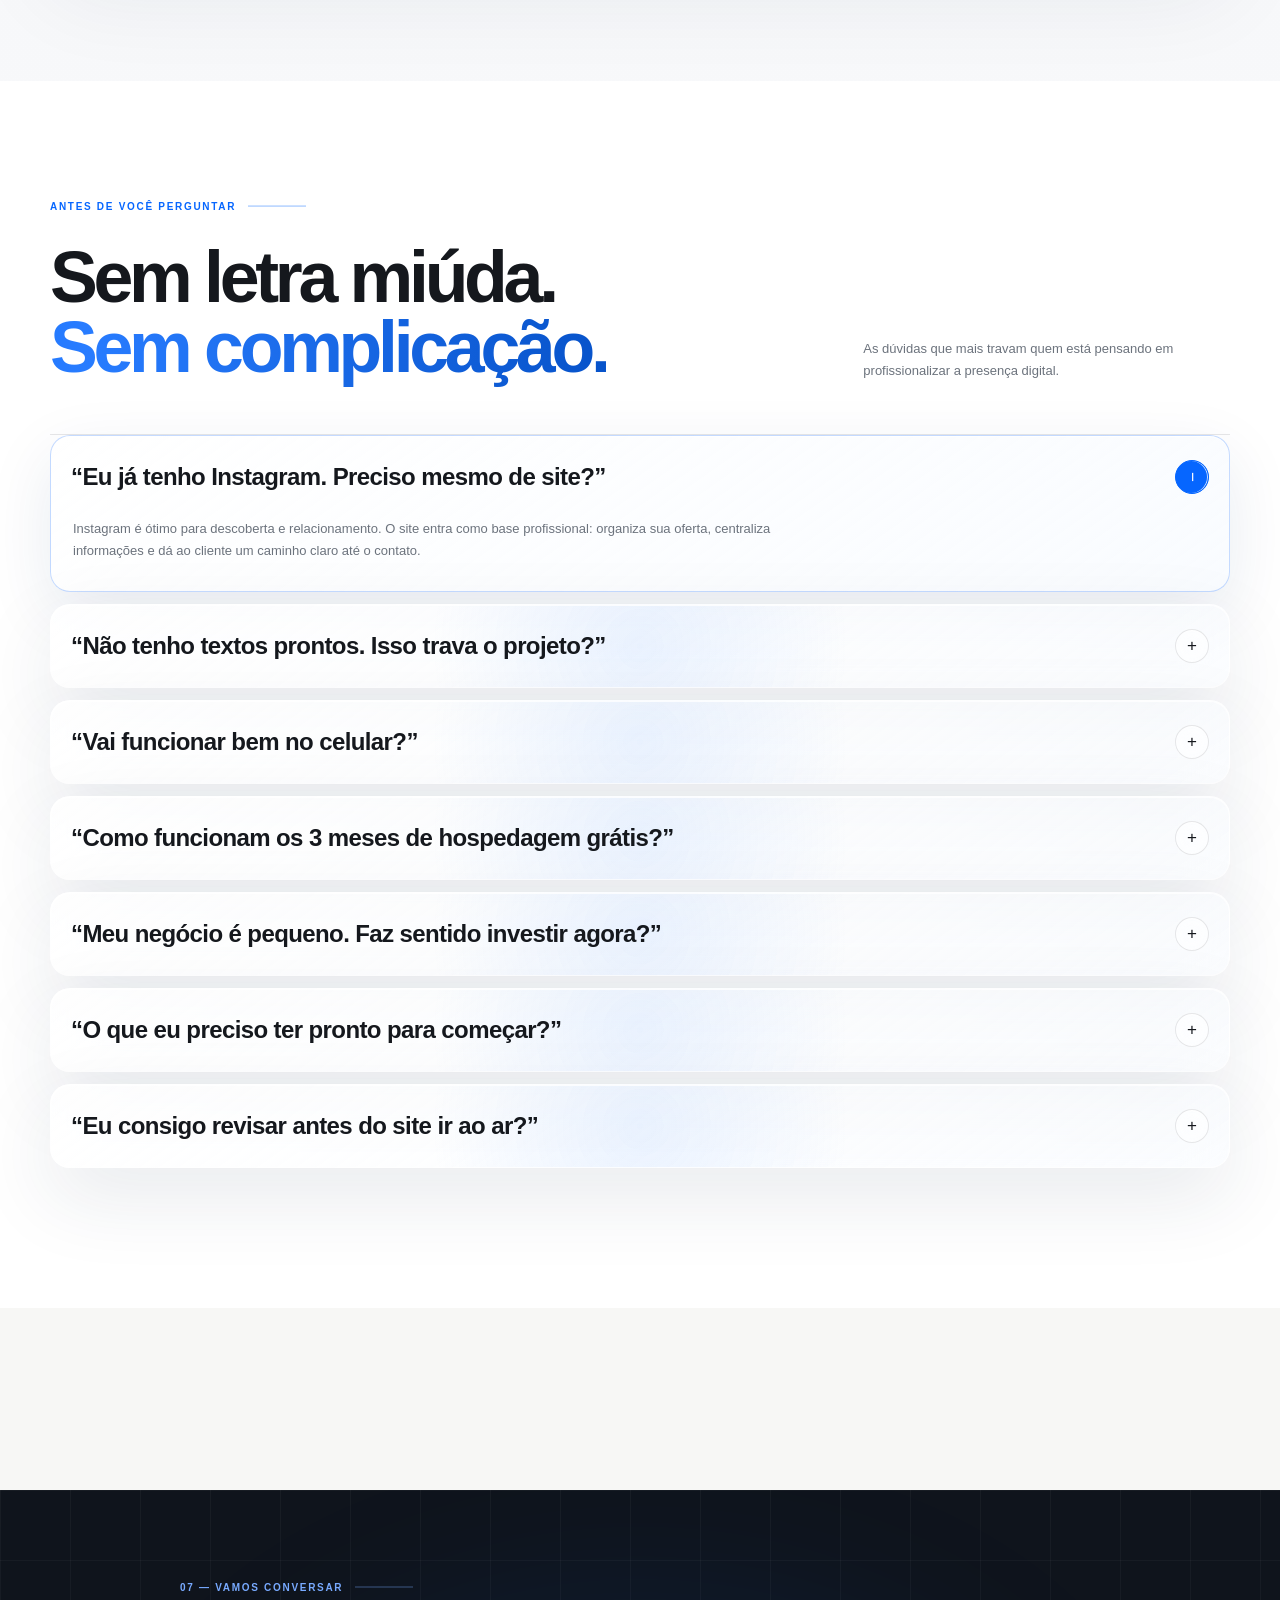
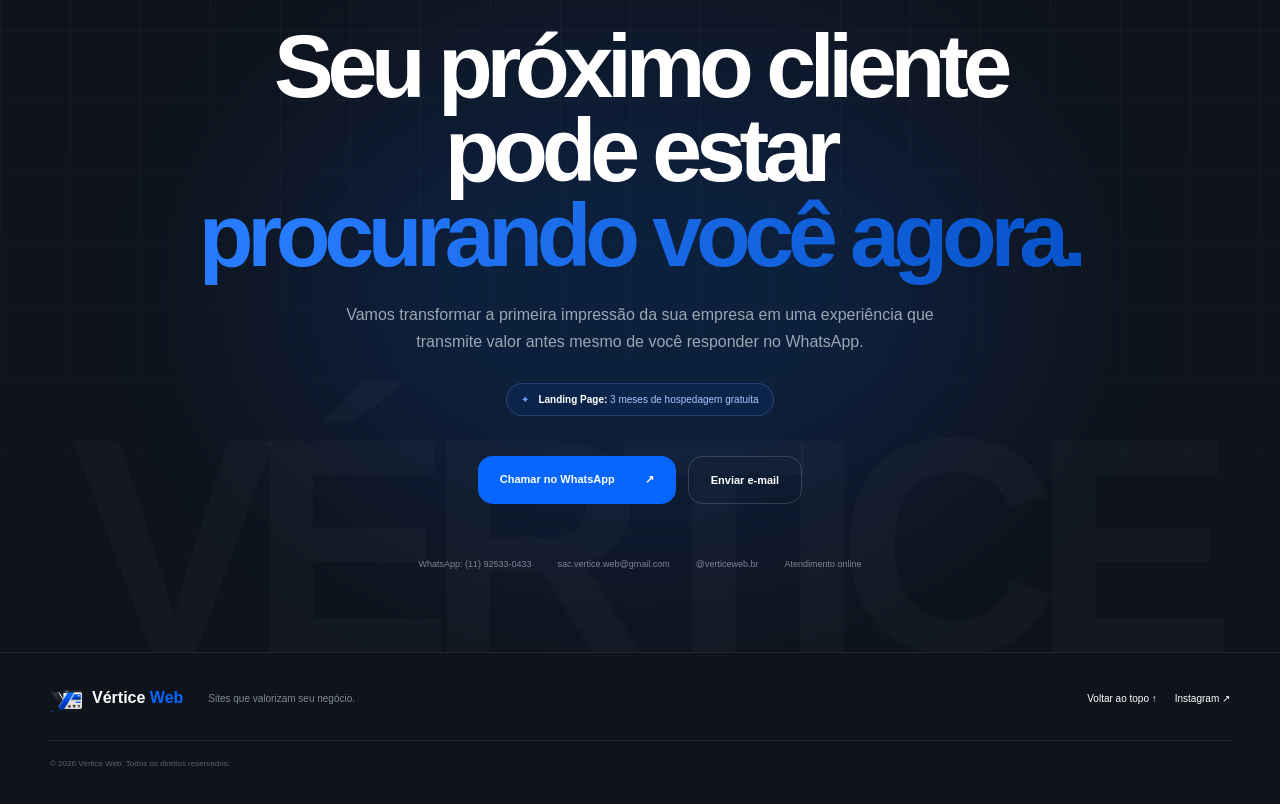
==== commit 7ce3aefb: "Add files via upload" ====
--- a/index.html
+++ b/index.html
@@ -351,10 +351,11 @@
       </div>
       <iframe
         id="sparkAppFrame"
-        src="https://wesafe-c7kg.onrender.com"
+        src="about:blank"
+        data-src="https://wesafe-c7kg.onrender.com/embed"
         title="Spark / WeSafe — sistema integrado"
         loading="eager"
-        allow="geolocation; fullscreen; clipboard-read; clipboard-write"
+        allow="geolocation *; fullscreen *; clipboard-read *; clipboard-write *"
         allowfullscreen
         referrerpolicy="strict-origin-when-cross-origin"></iframe>
     </div>
